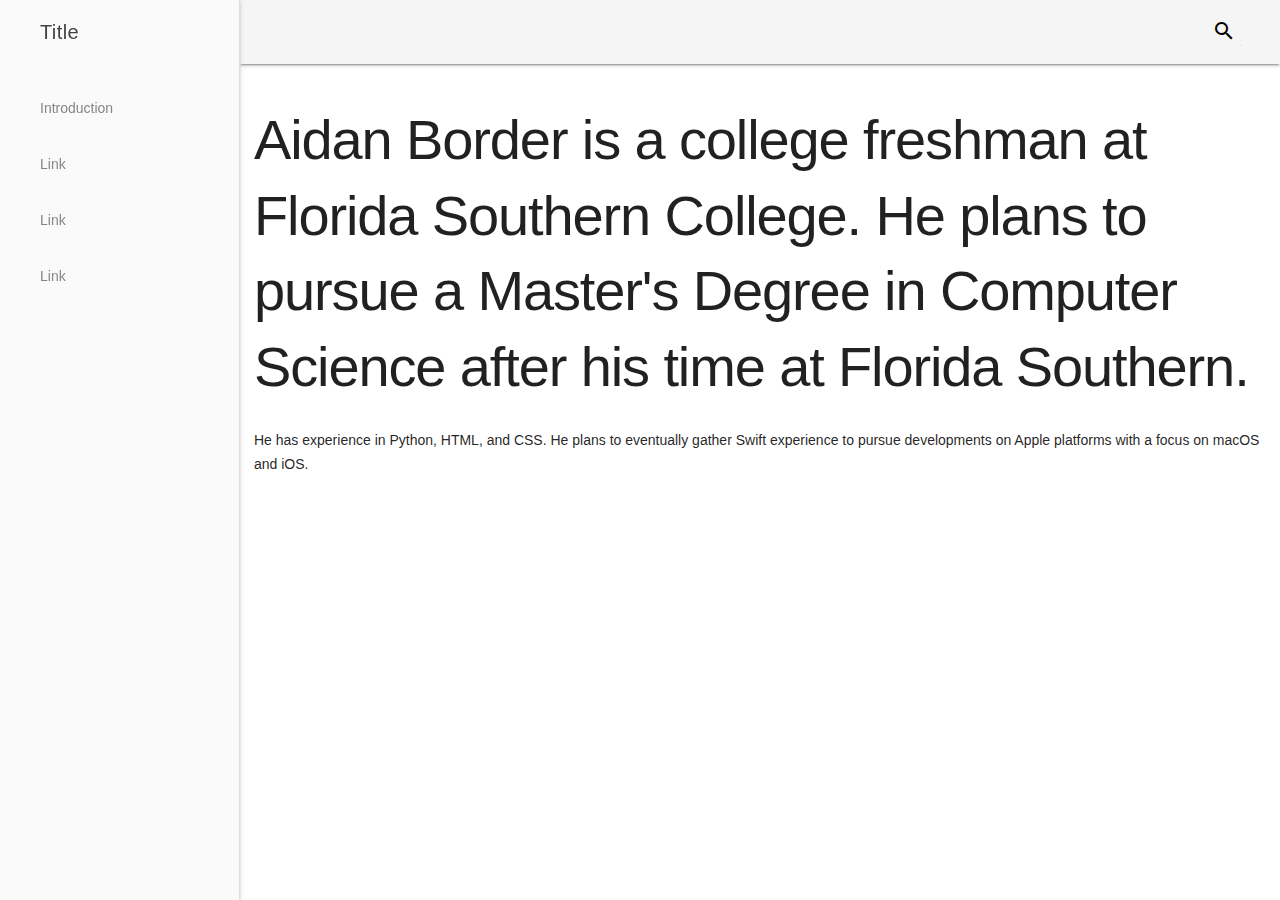
==== index.html @ 7d26a0d3 "Finalizing (ish) layout and adding content" ====
<!DOCTYPE html>
<head>
  <meta charset="UTF-8" />
  <title>Aidan Border</title>
  <meta name="viewport" content="width=device-width, initial-scale=1.0">
  <meta name="description" content="Basic HTML Template.">
  <link rel="stylesheet" href="./Resources/material.css">
  <link rel="stylesheet" href="https://fonts.googleapis.com/icon?family=Material+Icons">
</head>
<body>
<div class="mdl-layout mdl-js-layout mdl-layout--fixed-drawer mdl-layout--fixed-header">
  <header class="mdl-layout__header">
    <div class="mdl-layout__header-row">
      <div class="mdl-layout-spacer"></div>
        <div class="mdl-textfield mdl-js-textfield mdl-textfield--expandable mdl-textfield--floating-label mdl-textfield--align-right">
          <label class="mdl-button mdl-js-button mdl-button--icon" for="fixed-header-drawer-exp">
            <i class="material-icons">search</i>
          </label>
          <div class="mdl-textfield__expandable-holder">
            <input class="mdl-textfield__input" type="text" name="sample" id="fixed-header-drawer-exp">
          </div>
        </div>
    </div>
  </header>
  <div class="mdl-layout__drawer">
    <span class="mdl-layout-title">Title</span>
    <nav class="mdl-navigation">
      <a class="mdl-navigation__link" href="#intro">Introduction</a>
      <a class="mdl-navigation__link" href="">Link</a>
      <a class="mdl-navigation__link" href="">Link</a>
      <a class="mdl-navigation__link" href="">Link</a>
    </nav>
  </div>
  <main class="mdl-layout__content">
    <div class="page-content">
      <h1 id="intro">Aidan Border is a college freshman at Florida Southern College. He plans to pursue a Master's Degree in Computer Science after his time at Florida Southern.</h1>
      <p id="experience">He has experience in Python, HTML, and CSS. He plans to eventually gather Swift experience to pursue developments on Apple platforms with a focus on macOS and iOS.</p>
    </div>
  </main>
</div>
</body>
<script src="./Resources/material.min.js"></script>
</html>
---- Resources/material.css ----
/**
 * material-design-lite - Material Design Components in CSS, JS and HTML
 * @version v1.3.0
 * @license Apache-2.0
 * @copyright 2015 Google, Inc.
 * @link https://github.com/google/material-design-lite
 */
@charset "UTF-8";
/**
 * Copyright 2015 Google Inc. All Rights Reserved.
 *
 * Licensed under the Apache License, Version 2.0 (the "License");
 * you may not use this file except in compliance with the License.
 * You may obtain a copy of the License at
 *
 *      http://www.apache.org/licenses/LICENSE-2.0
 *
 * Unless required by applicable law or agreed to in writing, software
 * distributed under the License is distributed on an "AS IS" BASIS,
 * WITHOUT WARRANTIES OR CONDITIONS OF ANY KIND, either express or implied.
 * See the License for the specific language governing permissions and
 * limitations under the License.
 */
/* Material Design Lite */
/**
 * Copyright 2015 Google Inc. All Rights Reserved.
 *
 * Licensed under the Apache License, Version 2.0 (the "License");
 * you may not use this file except in compliance with the License.
 * You may obtain a copy of the License at
 *
 *      http://www.apache.org/licenses/LICENSE-2.0
 *
 * Unless required by applicable law or agreed to in writing, software
 * distributed under the License is distributed on an "AS IS" BASIS,
 * WITHOUT WARRANTIES OR CONDITIONS OF ANY KIND, either express or implied.
 * See the License for the specific language governing permissions and
 * limitations under the License.
 */
/*------------------------------------*    $CONTENTS
\*------------------------------------*/
/**
 * STYLE GUIDE VARIABLES------------------Declarations of Sass variables
 * -----Typography
 * -----Colors
 * -----Textfield
 * -----Switch
 * -----Spinner
 * -----Radio
 * -----Menu
 * -----List
 * -----Layout
 * -----Icon toggles
 * -----Footer
 * -----Column
 * -----Checkbox
 * -----Card
 * -----Button
 * -----Animation
 * -----Progress
 * -----Badge
 * -----Shadows
 * -----Grid
 * -----Data table
 * -----Dialog
 * -----Snackbar
 * -----Tooltip
 * -----Chip
 *
 * Even though all variables have the `!default` directive, most of them
 * should not be changed as they are dependent one another. This can cause
 * visual distortions (like alignment issues) that are hard to track down
 * and fix.
 */
/* ==========  TYPOGRAPHY  ========== */
/* We're splitting fonts into "preferred" and "performance" in order to optimize
   page loading. For important text, such as the body, we want it to load
   immediately and not wait for the web font load, whereas for other sections,
   such as headers and titles, we're OK with things taking a bit longer to load.
   We do have some optional classes and parameters in the mixins, in case you
   definitely want to make sure you're using the preferred font and don't mind
   the performance hit.
   We should be able to improve on this once CSS Font Loading L3 becomes more
   widely available.
*/
/* ==========  COLORS  ========== */
/**
*
* Material design color palettes.
* @see http://www.google.com/design/spec/style/color.html
*
**/
/**
 * Copyright 2015 Google Inc. All Rights Reserved.
 *
 * Licensed under the Apache License, Version 2.0 (the "License");
 * you may not use this file except in compliance with the License.
 * You may obtain a copy of the License at
 *
 *      http://www.apache.org/licenses/LICENSE-2.0
 *
 * Unless required by applicable law or agreed to in writing, software
 * distributed under the License is distributed on an "AS IS" BASIS,
 * WITHOUT WARRANTIES OR CONDITIONS OF ANY KIND, either express or implied.
 * See the License for the specific language governing permissions and
 * limitations under the License.
 */
/* ==========  Color Palettes  ========== */
/* colors.scss */
/**
 * Copyright 2015 Google Inc. All Rights Reserved.
 *
 * Licensed under the Apache License, Version 2.0 (the "License");
 * you may not use this file except in compliance with the License.
 * You may obtain a copy of the License at
 *
 *      http://www.apache.org/licenses/LICENSE-2.0
 *
 * Unless required by applicable law or agreed to in writing, software
 * distributed under the License is distributed on an "AS IS" BASIS,
 * WITHOUT WARRANTIES OR CONDITIONS OF ANY KIND, either express or implied.
 * See the License for the specific language governing permissions and
 * limitations under the License.
 */
/* ==========  IMAGES  ========== */
/* ==========  Color & Themes  ========== */
/* ==========  Typography  ========== */
/* ==========  Components  ========== */
/* ==========  Standard Buttons  ========== */
/* ==========  Icon Toggles  ========== */
/* ==========  Radio Buttons  ========== */
/* ==========  Ripple effect  ========== */
/* ==========  Layout  ========== */
/* ==========  Content Tabs  ========== */
/* ==========  Checkboxes  ========== */
/* ==========  Switches  ========== */
/* ==========  Spinner  ========== */
/* ==========  Text fields  ========== */
/* ==========  Card  ========== */
/* ==========  Sliders ========== */
/* ========== Progress ========== */
/* ==========  List ========== */
/* ==========  Item ========== */
/* ==========  Dropdown menu ========== */
/* ==========  Tooltips  ========== */
/* ==========  Footer  ========== */
/* TEXTFIELD */
/* SWITCH */
/* SPINNER */
/* RADIO */
/* MENU */
/* LIST */
/* LAYOUT */
/* ICON TOGGLE */
/* FOOTER */
/*mega-footer*/
/*mini-footer*/
/* CHECKBOX */
/* CARD */
/* Card dimensions */
/* Cover image */
/* BUTTON */
/**
 *
 * Dimensions
 *
 */
/* ANIMATION */
/* PROGRESS */
/* BADGE */
/* SHADOWS */
/* GRID */
/* DATA TABLE */
/* DIALOG */
/* SNACKBAR */
/* TOOLTIP */
/* CHIP */
/**
 * Copyright 2015 Google Inc. All Rights Reserved.
 *
 * Licensed under the Apache License, Version 2.0 (the "License");
 * you may not use this file except in compliance with the License.
 * You may obtain a copy of the License at
 *
 *      http://www.apache.org/licenses/LICENSE-2.0
 *
 * Unless required by applicable law or agreed to in writing, software
 * distributed under the License is distributed on an "AS IS" BASIS,
 * WITHOUT WARRANTIES OR CONDITIONS OF ANY KIND, either express or implied.
 * See the License for the specific language governing permissions and
 * limitations under the License.
 */
/* Typography */
/* Shadows */
/* Animations */
/* Dialog */
/**
 * Copyright 2015 Google Inc. All Rights Reserved.
 *
 * Licensed under the Apache License, Version 2.0 (the "License");
 * you may not use this file except in compliance with the License.
 * You may obtain a copy of the License at
 *
 *      http://www.apache.org/licenses/LICENSE-2.0
 *
 * Unless required by applicable law or agreed to in writing, software
 * distributed under the License is distributed on an "AS IS" BASIS,
 * WITHOUT WARRANTIES OR CONDITIONS OF ANY KIND, either express or implied.
 * See the License for the specific language governing permissions and
 * limitations under the License.
 */
/**
 * Copyright 2015 Google Inc. All Rights Reserved.
 *
 * Licensed under the Apache License, Version 2.0 (the "License");
 * you may not use this file except in compliance with the License.
 * You may obtain a copy of the License at
 *
 *      http://www.apache.org/licenses/LICENSE-2.0
 *
 * Unless required by applicable law or agreed to in writing, software
 * distributed under the License is distributed on an "AS IS" BASIS,
 * WITHOUT WARRANTIES OR CONDITIONS OF ANY KIND, either express or implied.
 * See the License for the specific language governing permissions and
 * limitations under the License.
 */
/**
 * Copyright 2015 Google Inc. All Rights Reserved.
 *
 * Licensed under the Apache License, Version 2.0 (the "License");
 * you may not use this file except in compliance with the License.
 * You may obtain a copy of the License at
 *
 *      http://www.apache.org/licenses/LICENSE-2.0
 *
 * Unless required by applicable law or agreed to in writing, software
 * distributed under the License is distributed on an "AS IS" BASIS,
 * WITHOUT WARRANTIES OR CONDITIONS OF ANY KIND, either express or implied.
 * See the License for the specific language governing permissions and
 * limitations under the License.
 */
/*------------------------------------*    $CONTENTS
\*------------------------------------*/
/**
 * STYLE GUIDE VARIABLES------------------Declarations of Sass variables
 * -----Typography
 * -----Colors
 * -----Textfield
 * -----Switch
 * -----Spinner
 * -----Radio
 * -----Menu
 * -----List
 * -----Layout
 * -----Icon toggles
 * -----Footer
 * -----Column
 * -----Checkbox
 * -----Card
 * -----Button
 * -----Animation
 * -----Progress
 * -----Badge
 * -----Shadows
 * -----Grid
 * -----Data table
 * -----Dialog
 * -----Snackbar
 * -----Tooltip
 * -----Chip
 *
 * Even though all variables have the `!default` directive, most of them
 * should not be changed as they are dependent one another. This can cause
 * visual distortions (like alignment issues) that are hard to track down
 * and fix.
 */
/* ==========  TYPOGRAPHY  ========== */
/* We're splitting fonts into "preferred" and "performance" in order to optimize
   page loading. For important text, such as the body, we want it to load
   immediately and not wait for the web font load, whereas for other sections,
   such as headers and titles, we're OK with things taking a bit longer to load.
   We do have some optional classes and parameters in the mixins, in case you
   definitely want to make sure you're using the preferred font and don't mind
   the performance hit.
   We should be able to improve on this once CSS Font Loading L3 becomes more
   widely available.
*/
/* ==========  COLORS  ========== */
/**
*
* Material design color palettes.
* @see http://www.google.com/design/spec/style/color.html
*
**/
/**
 * Copyright 2015 Google Inc. All Rights Reserved.
 *
 * Licensed under the Apache License, Version 2.0 (the "License");
 * you may not use this file except in compliance with the License.
 * You may obtain a copy of the License at
 *
 *      http://www.apache.org/licenses/LICENSE-2.0
 *
 * Unless required by applicable law or agreed to in writing, software
 * distributed under the License is distributed on an "AS IS" BASIS,
 * WITHOUT WARRANTIES OR CONDITIONS OF ANY KIND, either express or implied.
 * See the License for the specific language governing permissions and
 * limitations under the License.
 */
/* ==========  Color Palettes  ========== */
/* colors.scss */
/**
 * Copyright 2015 Google Inc. All Rights Reserved.
 *
 * Licensed under the Apache License, Version 2.0 (the "License");
 * you may not use this file except in compliance with the License.
 * You may obtain a copy of the License at
 *
 *      http://www.apache.org/licenses/LICENSE-2.0
 *
 * Unless required by applicable law or agreed to in writing, software
 * distributed under the License is distributed on an "AS IS" BASIS,
 * WITHOUT WARRANTIES OR CONDITIONS OF ANY KIND, either express or implied.
 * See the License for the specific language governing permissions and
 * limitations under the License.
 */
/* ==========  IMAGES  ========== */
/* ==========  Color & Themes  ========== */
/* ==========  Typography  ========== */
/* ==========  Components  ========== */
/* ==========  Standard Buttons  ========== */
/* ==========  Icon Toggles  ========== */
/* ==========  Radio Buttons  ========== */
/* ==========  Ripple effect  ========== */
/* ==========  Layout  ========== */
/* ==========  Content Tabs  ========== */
/* ==========  Checkboxes  ========== */
/* ==========  Switches  ========== */
/* ==========  Spinner  ========== */
/* ==========  Text fields  ========== */
/* ==========  Card  ========== */
/* ==========  Sliders ========== */
/* ========== Progress ========== */
/* ==========  List ========== */
/* ==========  Item ========== */
/* ==========  Dropdown menu ========== */
/* ==========  Tooltips  ========== */
/* ==========  Footer  ========== */
/* TEXTFIELD */
/* SWITCH */
/* SPINNER */
/* RADIO */
/* MENU */
/* LIST */
/* LAYOUT */
/* ICON TOGGLE */
/* FOOTER */
/*mega-footer*/
/*mini-footer*/
/* CHECKBOX */
/* CARD */
/* Card dimensions */
/* Cover image */
/* BUTTON */
/**
 *
 * Dimensions
 *
 */
/* ANIMATION */
/* PROGRESS */
/* BADGE */
/* SHADOWS */
/* GRID */
/* DATA TABLE */
/* DIALOG */
/* SNACKBAR */
/* TOOLTIP */
/* CHIP */
/*
 * What follows is the result of much research on cross-browser styling.
 * Credit left inline and big thanks to Nicolas Gallagher, Jonathan Neal,
 * Kroc Camen, and the H5BP dev community and team.
 */
/* ==========================================================================
   Base styles: opinionated defaults
   ========================================================================== */
html {
  color: rgba(0,0,0, 0.87);
  font-size: 1em;
  line-height: 1.4; }

/*
 * Remove text-shadow in selection highlight:
 * https://twitter.com/miketaylr/status/12228805301
 *
 * These selection rule sets have to be separate.
 * Customize the background color to match your design.
 */
::-moz-selection {
  background: #b3d4fc;
  text-shadow: none; }
::selection {
  background: #b3d4fc;
  text-shadow: none; }

/*
 * A better looking default horizontal rule
 */
hr {
  display: block;
  height: 1px;
  border: 0;
  border-top: 1px solid #ccc;
  margin: 1em 0;
  padding: 0; }

/*
 * Remove the gap between audio, canvas, iframes,
 * images, videos and the bottom of their containers:
 * https://github.com/h5bp/html5-boilerplate/issues/440
 */
audio,
canvas,
iframe,
img,
svg,
video {
  vertical-align: middle; }

/*
 * Remove default fieldset styles.
 */
fieldset {
  border: 0;
  margin: 0;
  padding: 0; }

/*
 * Allow only vertical resizing of textareas.
 */
textarea {
  resize: vertical; }

/* ==========================================================================
   Browser Upgrade Prompt
   ========================================================================== */
.browserupgrade {
  margin: 0.2em 0;
  background: #ccc;
  color: #000;
  padding: 0.2em 0; }

/* ==========================================================================
   Author's custom styles
   ========================================================================== */
  .mdl-layout__header-row {
    background-color: whitesmoke;
    z-index: 1000;
    color: black;
  }
  .mdl-layout__drawer {
    z-index: 999;
  }
  .material-icons.md-dark { 
    color: rgba(0, 0, 0, 0.54); 
  }
  .material-icons.md-dark.md-inactive {  
    color: rgba(0, 0, 0, 0.26); 
  }
  .mdl-layout__content {
    padding: 1rem;
  }
/* ==========================================================================
   Helper classes
   ========================================================================== */
/*
 * Hide visually and from screen readers:
 */
.hidden {
  display: none !important; }

/*
 * Hide only visually, but have it available for screen readers:
 * http://snook.ca/archives/html_and_css/hiding-content-for-accessibility
 */
.visuallyhidden {
  border: 0;
  clip: rect(0 0 0 0);
  height: 1px;
  margin: -1px;
  overflow: hidden;
  padding: 0;
  position: absolute;
  width: 1px; }

/*
 * Extends the .visuallyhidden class to allow the element
 * to be focusable when navigated to via the keyboard:
 * https://www.drupal.org/node/897638
 */
.visuallyhidden.focusable:active,
.visuallyhidden.focusable:focus {
  clip: auto;
  height: auto;
  margin: 0;
  overflow: visible;
  position: static;
  width: auto; }

/*
 * Hide visually and from screen readers, but maintain layout
 */
.invisible {
  visibility: hidden; }

/*
 * Clearfix: contain floats
 *
 * For modern browsers
 * 1. The space content is one way to avoid an Opera bug when the
 *    `contenteditable` attribute is included anywhere else in the document.
 *    Otherwise it causes space to appear at the top and bottom of elements
 *    that receive the `clearfix` class.
 * 2. The use of `table` rather than `block` is only necessary if using
 *    `:before` to contain the top-margins of child elements.
 */
.clearfix:before,
.clearfix:after {
  content: " ";
  /* 1 */
  display: table;
  /* 2 */ }

.clearfix:after {
  clear: both; }

/* ==========================================================================
   EXAMPLE Media Queries for Responsive Design.
   These examples override the primary ('mobile first') styles.
   Modify as content requires.
   ========================================================================== */
@media only screen and (min-width: 35em) {
  /* Style adjustments for viewports that meet the condition */ }

@media print, (-webkit-min-device-pixel-ratio: 1.25), (min-resolution: 1.25dppx), (min-resolution: 120dpi) {
  /* Style adjustments for high resolution devices */ }

/* ==========================================================================
   Print styles.
   Inlined to avoid the additional HTTP request:
   http://www.phpied.com/delay-loading-your-print-css/
   ========================================================================== */
@media print {
  *,
  *:before,
  *:after,
  *:first-letter {
    background: transparent !important;
    color: #000 !important;
    /* Black prints faster: http://www.sanbeiji.com/archives/953 */
    box-shadow: none !important; }
  a,
  a:visited {
    text-decoration: underline; }
  a[href]:after {
    content: " (" attr(href) ")"; }
  abbr[title]:after {
    content: " (" attr(title) ")"; }
  /*
     * Don't show links that are fragment identifiers,
     * or use the `javascript:` pseudo protocol
     */
  a[href^="#"]:after,
  a[href^="javascript:"]:after {
    content: ""; }
  pre,
  blockquote {
    border: 1px solid #999;
    page-break-inside: avoid; }
  /*
     * Printing Tables:
     * http://css-discuss.incutio.com/wiki/Printing_Tables
     */
  thead {
    display: table-header-group; }
  tr,
  img {
    page-break-inside: avoid; }
  img {
    max-width: 100% !important; }
  p,
  h2,
  h3 {
    orphans: 3;
    widows: 3; }
  h2,
  h3 {
    page-break-after: avoid; } }

/**
 * Copyright 2015 Google Inc. All Rights Reserved.
 *
 * Licensed under the Apache License, Version 2.0 (the "License");
 * you may not use this file except in compliance with the License.
 * You may obtain a copy of the License at
 *
 *      http://www.apache.org/licenses/LICENSE-2.0
 *
 * Unless required by applicable law or agreed to in writing, software
 * distributed under the License is distributed on an "AS IS" BASIS,
 * WITHOUT WARRANTIES OR CONDITIONS OF ANY KIND, either express or implied.
 * See the License for the specific language governing permissions and
 * limitations under the License.
 */
/* Remove the unwanted box around FAB buttons */
/* More info: http://goo.gl/IPwKi */
a, .mdl-accordion, .mdl-button, .mdl-card, .mdl-checkbox, .mdl-dropdown-menu,
.mdl-icon-toggle, .mdl-item, .mdl-radio, .mdl-slider, .mdl-switch, .mdl-tabs__tab {
  -webkit-tap-highlight-color: transparent;
  -webkit-tap-highlight-color: rgba(255, 255, 255, 0); }

/*
 * Make html take up the entire screen
 * Then set touch-action to avoid touch delay on mobile IE
 */
html {
  width: 100%;
  height: 100%;
  -ms-touch-action: manipulation;
  touch-action: manipulation; }

/*
* Make body take up the entire screen
* Remove body margin so layout containers don't cause extra overflow.
*/
body {
  width: 100%;
  min-height: 100%;
  margin: 0; }

/*
 * Main display reset for IE support.
 * Source: http://weblog.west-wind.com/posts/2015/Jan/12/main-HTML5-Tag-not-working-in-Internet-Explorer-91011
 */
main {
  display: block; }

/*
* Apply no display to elements with the hidden attribute.
* IE 9 and 10 support.
*/
*[hidden] {
  display: none !important; }

/**
 * Copyright 2015 Google Inc. All Rights Reserved.
 *
 * Licensed under the Apache License, Version 2.0 (the "License");
 * you may not use this file except in compliance with the License.
 * You may obtain a copy of the License at
 *
 *      http://www.apache.org/licenses/LICENSE-2.0
 *
 * Unless required by applicable law or agreed to in writing, software
 * distributed under the License is distributed on an "AS IS" BASIS,
 * WITHOUT WARRANTIES OR CONDITIONS OF ANY KIND, either express or implied.
 * See the License for the specific language governing permissions and
 * limitations under the License.
 */
/**
 * Copyright 2015 Google Inc. All Rights Reserved.
 *
 * Licensed under the Apache License, Version 2.0 (the "License");
 * you may not use this file except in compliance with the License.
 * You may obtain a copy of the License at
 *
 *      http://www.apache.org/licenses/LICENSE-2.0
 *
 * Unless required by applicable law or agreed to in writing, software
 * distributed under the License is distributed on an "AS IS" BASIS,
 * WITHOUT WARRANTIES OR CONDITIONS OF ANY KIND, either express or implied.
 * See the License for the specific language governing permissions and
 * limitations under the License.
 */
/*------------------------------------*    $CONTENTS
\*------------------------------------*/
/**
 * STYLE GUIDE VARIABLES------------------Declarations of Sass variables
 * -----Typography
 * -----Colors
 * -----Textfield
 * -----Switch
 * -----Spinner
 * -----Radio
 * -----Menu
 * -----List
 * -----Layout
 * -----Icon toggles
 * -----Footer
 * -----Column
 * -----Checkbox
 * -----Card
 * -----Button
 * -----Animation
 * -----Progress
 * -----Badge
 * -----Shadows
 * -----Grid
 * -----Data table
 * -----Dialog
 * -----Snackbar
 * -----Tooltip
 * -----Chip
 *
 * Even though all variables have the `!default` directive, most of them
 * should not be changed as they are dependent one another. This can cause
 * visual distortions (like alignment issues) that are hard to track down
 * and fix.
 */
/* ==========  TYPOGRAPHY  ========== */
/* We're splitting fonts into "preferred" and "performance" in order to optimize
   page loading. For important text, such as the body, we want it to load
   immediately and not wait for the web font load, whereas for other sections,
   such as headers and titles, we're OK with things taking a bit longer to load.
   We do have some optional classes and parameters in the mixins, in case you
   definitely want to make sure you're using the preferred font and don't mind
   the performance hit.
   We should be able to improve on this once CSS Font Loading L3 becomes more
   widely available.
*/
/* ==========  COLORS  ========== */
/**
*
* Material design color palettes.
* @see http://www.google.com/design/spec/style/color.html
*
**/
/**
 * Copyright 2015 Google Inc. All Rights Reserved.
 *
 * Licensed under the Apache License, Version 2.0 (the "License");
 * you may not use this file except in compliance with the License.
 * You may obtain a copy of the License at
 *
 *      http://www.apache.org/licenses/LICENSE-2.0
 *
 * Unless required by applicable law or agreed to in writing, software
 * distributed under the License is distributed on an "AS IS" BASIS,
 * WITHOUT WARRANTIES OR CONDITIONS OF ANY KIND, either express or implied.
 * See the License for the specific language governing permissions and
 * limitations under the License.
 */
/* ==========  Color Palettes  ========== */
/* colors.scss */
/**
 * Copyright 2015 Google Inc. All Rights Reserved.
 *
 * Licensed under the Apache License, Version 2.0 (the "License");
 * you may not use this file except in compliance with the License.
 * You may obtain a copy of the License at
 *
 *      http://www.apache.org/licenses/LICENSE-2.0
 *
 * Unless required by applicable law or agreed to in writing, software
 * distributed under the License is distributed on an "AS IS" BASIS,
 * WITHOUT WARRANTIES OR CONDITIONS OF ANY KIND, either express or implied.
 * See the License for the specific language governing permissions and
 * limitations under the License.
 */
/* ==========  IMAGES  ========== */
/* ==========  Color & Themes  ========== */
/* ==========  Typography  ========== */
/* ==========  Components  ========== */
/* ==========  Standard Buttons  ========== */
/* ==========  Icon Toggles  ========== */
/* ==========  Radio Buttons  ========== */
/* ==========  Ripple effect  ========== */
/* ==========  Layout  ========== */
/* ==========  Content Tabs  ========== */
/* ==========  Checkboxes  ========== */
/* ==========  Switches  ========== */
/* ==========  Spinner  ========== */
/* ==========  Text fields  ========== */
/* ==========  Card  ========== */
/* ==========  Sliders ========== */
/* ========== Progress ========== */
/* ==========  List ========== */
/* ==========  Item ========== */
/* ==========  Dropdown menu ========== */
/* ==========  Tooltips  ========== */
/* ==========  Footer  ========== */
/* TEXTFIELD */
/* SWITCH */
/* SPINNER */
/* RADIO */
/* MENU */
/* LIST */
/* LAYOUT */
/* ICON TOGGLE */
/* FOOTER */
/*mega-footer*/
/*mini-footer*/
/* CHECKBOX */
/* CARD */
/* Card dimensions */
/* Cover image */
/* BUTTON */
/**
 *
 * Dimensions
 *
 */
/* ANIMATION */
/* PROGRESS */
/* BADGE */
/* SHADOWS */
/* GRID */
/* DATA TABLE */
/* DIALOG */
/* SNACKBAR */
/* TOOLTIP */
/* CHIP */
/**
 * Copyright 2015 Google Inc. All Rights Reserved.
 *
 * Licensed under the Apache License, Version 2.0 (the "License");
 * you may not use this file except in compliance with the License.
 * You may obtain a copy of the License at
 *
 *      http://www.apache.org/licenses/LICENSE-2.0
 *
 * Unless required by applicable law or agreed to in writing, software
 * distributed under the License is distributed on an "AS IS" BASIS,
 * WITHOUT WARRANTIES OR CONDITIONS OF ANY KIND, either express or implied.
 * See the License for the specific language governing permissions and
 * limitations under the License.
 */
/* Typography */
/* Shadows */
/* Animations */
/* Dialog */
html, body {
  font-family: "Helvetica", "Arial", sans-serif;
  font-size: 14px;
  font-weight: 400;
  line-height: 20px; }

h1, h2, h3, h4, h5, h6, p {
  margin: 0;
  padding: 0; }

/**
  * Styles for HTML elements
  */
h1 small, h2 small, h3 small, h4 small, h5 small, h6 small {
  font-family: "Roboto", "Helvetica", "Arial", sans-serif;
  font-size: 56px;
  font-weight: 400;
  line-height: 1.35;
  letter-spacing: -0.02em;
  opacity: 0.54;
  font-size: 0.6em; }

h1 {
  font-family: "Roboto", "Helvetica", "Arial", sans-serif;
  font-size: 56px;
  font-weight: 400;
  line-height: 1.35;
  letter-spacing: -0.02em;
  margin-top: 24px;
  margin-bottom: 24px; }

h2 {
  font-family: "Roboto", "Helvetica", "Arial", sans-serif;
  font-size: 45px;
  font-weight: 400;
  line-height: 48px;
  margin-top: 24px;
  margin-bottom: 24px; }

h3 {
  font-family: "Roboto", "Helvetica", "Arial", sans-serif;
  font-size: 34px;
  font-weight: 400;
  line-height: 40px;
  margin-top: 24px;
  margin-bottom: 24px; }

h4 {
  font-family: "Roboto", "Helvetica", "Arial", sans-serif;
  font-size: 24px;
  font-weight: 400;
  line-height: 32px;
  -moz-osx-font-smoothing: grayscale;
  margin-top: 24px;
  margin-bottom: 16px; }

h5 {
  font-family: "Roboto", "Helvetica", "Arial", sans-serif;
  font-size: 20px;
  font-weight: 500;
  line-height: 1;
  letter-spacing: 0.02em;
  margin-top: 24px;
  margin-bottom: 16px; }

h6 {
  font-family: "Roboto", "Helvetica", "Arial", sans-serif;
  font-size: 16px;
  font-weight: 400;
  line-height: 24px;
  letter-spacing: 0.04em;
  margin-top: 24px;
  margin-bottom: 16px; }

p {
  font-size: 14px;
  font-weight: 400;
  line-height: 24px;
  letter-spacing: 0;
  margin-bottom: 16px; }

a {
  color: rgb(255,64,129);
  font-weight: 500; }

blockquote {
  font-family: "Roboto", "Helvetica", "Arial", sans-serif;
  position: relative;
  font-size: 24px;
  font-weight: 300;
  font-style: italic;
  line-height: 1.35;
  letter-spacing: 0.08em; }
  blockquote:before {
    position: absolute;
    left: -0.5em;
    content: '“'; }
  blockquote:after {
    content: '”';
    margin-left: -0.05em; }

mark {
  background-color: #f4ff81; }

dt {
  font-weight: 700; }

address {
  font-size: 12px;
  font-weight: 400;
  line-height: 1;
  letter-spacing: 0;
  font-style: normal; }

ul, ol {
  font-size: 14px;
  font-weight: 400;
  line-height: 24px;
  letter-spacing: 0; }

/**
 * Class Name Styles
 */
.mdl-typography--display-4 {
  font-family: "Roboto", "Helvetica", "Arial", sans-serif;
  font-size: 112px;
  font-weight: 300;
  line-height: 1;
  letter-spacing: -0.04em; }

.mdl-typography--display-4-color-contrast {
  font-family: "Roboto", "Helvetica", "Arial", sans-serif;
  font-size: 112px;
  font-weight: 300;
  line-height: 1;
  letter-spacing: -0.04em;
  opacity: 0.54; }

.mdl-typography--display-3 {
  font-family: "Roboto", "Helvetica", "Arial", sans-serif;
  font-size: 56px;
  font-weight: 400;
  line-height: 1.35;
  letter-spacing: -0.02em; }

.mdl-typography--display-3-color-contrast {
  font-family: "Roboto", "Helvetica", "Arial", sans-serif;
  font-size: 56px;
  font-weight: 400;
  line-height: 1.35;
  letter-spacing: -0.02em;
  opacity: 0.54; }

.mdl-typography--display-2 {
  font-family: "Roboto", "Helvetica", "Arial", sans-serif;
  font-size: 45px;
  font-weight: 400;
  line-height: 48px; }

.mdl-typography--display-2-color-contrast {
  font-family: "Roboto", "Helvetica", "Arial", sans-serif;
  font-size: 45px;
  font-weight: 400;
  line-height: 48px;
  opacity: 0.54; }

.mdl-typography--display-1 {
  font-family: "Roboto", "Helvetica", "Arial", sans-serif;
  font-size: 34px;
  font-weight: 400;
  line-height: 40px; }

.mdl-typography--display-1-color-contrast {
  font-family: "Roboto", "Helvetica", "Arial", sans-serif;
  font-size: 34px;
  font-weight: 400;
  line-height: 40px;
  opacity: 0.54; }

.mdl-typography--headline {
  font-family: "Roboto", "Helvetica", "Arial", sans-serif;
  font-size: 24px;
  font-weight: 400;
  line-height: 32px;
  -moz-osx-font-smoothing: grayscale; }

.mdl-typography--headline-color-contrast {
  font-family: "Roboto", "Helvetica", "Arial", sans-serif;
  font-size: 24px;
  font-weight: 400;
  line-height: 32px;
  -moz-osx-font-smoothing: grayscale;
  opacity: 0.87; }

.mdl-typography--title {
  font-family: "Roboto", "Helvetica", "Arial", sans-serif;
  font-size: 20px;
  font-weight: 500;
  line-height: 1;
  letter-spacing: 0.02em; }

.mdl-typography--title-color-contrast {
  font-family: "Roboto", "Helvetica", "Arial", sans-serif;
  font-size: 20px;
  font-weight: 500;
  line-height: 1;
  letter-spacing: 0.02em;
  opacity: 0.87; }

.mdl-typography--subhead {
  font-family: "Roboto", "Helvetica", "Arial", sans-serif;
  font-size: 16px;
  font-weight: 400;
  line-height: 24px;
  letter-spacing: 0.04em; }

.mdl-typography--subhead-color-contrast {
  font-family: "Roboto", "Helvetica", "Arial", sans-serif;
  font-size: 16px;
  font-weight: 400;
  line-height: 24px;
  letter-spacing: 0.04em;
  opacity: 0.87; }

.mdl-typography--body-2 {
  font-size: 14px;
  font-weight: bold;
  line-height: 24px;
  letter-spacing: 0; }

.mdl-typography--body-2-color-contrast {
  font-size: 14px;
  font-weight: bold;
  line-height: 24px;
  letter-spacing: 0;
  opacity: 0.87; }

.mdl-typography--body-1 {
  font-size: 14px;
  font-weight: 400;
  line-height: 24px;
  letter-spacing: 0; }

.mdl-typography--body-1-color-contrast {
  font-size: 14px;
  font-weight: 400;
  line-height: 24px;
  letter-spacing: 0;
  opacity: 0.87; }

.mdl-typography--body-2-force-preferred-font {
  font-family: "Roboto", "Helvetica", "Arial", sans-serif;
  font-size: 14px;
  font-weight: 500;
  line-height: 24px;
  letter-spacing: 0; }

.mdl-typography--body-2-force-preferred-font-color-contrast {
  font-family: "Roboto", "Helvetica", "Arial", sans-serif;
  font-size: 14px;
  font-weight: 500;
  line-height: 24px;
  letter-spacing: 0;
  opacity: 0.87; }

.mdl-typography--body-1-force-preferred-font {
  font-family: "Roboto", "Helvetica", "Arial", sans-serif;
  font-size: 14px;
  font-weight: 400;
  line-height: 24px;
  letter-spacing: 0; }

.mdl-typography--body-1-force-preferred-font-color-contrast {
  font-family: "Roboto", "Helvetica", "Arial", sans-serif;
  font-size: 14px;
  font-weight: 400;
  line-height: 24px;
  letter-spacing: 0;
  opacity: 0.87; }

.mdl-typography--caption {
  font-size: 12px;
  font-weight: 400;
  line-height: 1;
  letter-spacing: 0; }

.mdl-typography--caption-force-preferred-font {
  font-family: "Roboto", "Helvetica", "Arial", sans-serif;
  font-size: 12px;
  font-weight: 400;
  line-height: 1;
  letter-spacing: 0; }

.mdl-typography--caption-color-contrast {
  font-size: 12px;
  font-weight: 400;
  line-height: 1;
  letter-spacing: 0;
  opacity: 0.54; }

.mdl-typography--caption-force-preferred-font-color-contrast {
  font-family: "Roboto", "Helvetica", "Arial", sans-serif;
  font-size: 12px;
  font-weight: 400;
  line-height: 1;
  letter-spacing: 0;
  opacity: 0.54; }

.mdl-typography--menu {
  font-family: "Roboto", "Helvetica", "Arial", sans-serif;
  font-size: 14px;
  font-weight: 500;
  line-height: 1;
  letter-spacing: 0; }

.mdl-typography--menu-color-contrast {
  font-family: "Roboto", "Helvetica", "Arial", sans-serif;
  font-size: 14px;
  font-weight: 500;
  line-height: 1;
  letter-spacing: 0;
  opacity: 0.87; }

.mdl-typography--button {
  font-family: "Roboto", "Helvetica", "Arial", sans-serif;
  font-size: 14px;
  font-weight: 500;
  text-transform: uppercase;
  line-height: 1;
  letter-spacing: 0; }

.mdl-typography--button-color-contrast {
  font-family: "Roboto", "Helvetica", "Arial", sans-serif;
  font-size: 14px;
  font-weight: 500;
  text-transform: uppercase;
  line-height: 1;
  letter-spacing: 0;
  opacity: 0.87; }

.mdl-typography--text-left {
  text-align: left; }

.mdl-typography--text-right {
  text-align: right; }

.mdl-typography--text-center {
  text-align: center; }

.mdl-typography--text-justify {
  text-align: justify; }

.mdl-typography--text-nowrap {
  white-space: nowrap; }

.mdl-typography--text-lowercase {
  text-transform: lowercase; }

.mdl-typography--text-uppercase {
  text-transform: uppercase; }

.mdl-typography--text-capitalize {
  text-transform: capitalize; }

.mdl-typography--font-thin {
  font-weight: 200 !important; }

.mdl-typography--font-light {
  font-weight: 300 !important; }

.mdl-typography--font-regular {
  font-weight: 400 !important; }

.mdl-typography--font-medium {
  font-weight: 500 !important; }

.mdl-typography--font-bold {
  font-weight: 700 !important; }

.mdl-typography--font-black {
  font-weight: 900 !important; }

.material-icons {
  font-family: 'Material Icons';
  font-weight: normal;
  font-style: normal;
  font-size: 24px;
  line-height: 1;
  letter-spacing: normal;
  text-transform: none;
  display: inline-block;
  word-wrap: normal;
  -moz-font-feature-settings: 'liga';
       font-feature-settings: 'liga';
  -webkit-font-feature-settings: 'liga';
  -webkit-font-smoothing: antialiased; }

/**
 * Copyright 2015 Google Inc. All Rights Reserved.
 *
 * Licensed under the Apache License, Version 2.0 (the "License");
 * you may not use this file except in compliance with the License.
 * You may obtain a copy of the License at
 *
 *      http://www.apache.org/licenses/LICENSE-2.0
 *
 * Unless required by applicable law or agreed to in writing, software
 * distributed under the License is distributed on an "AS IS" BASIS,
 * WITHOUT WARRANTIES OR CONDITIONS OF ANY KIND, either express or implied.
 * See the License for the specific language governing permissions and
 * limitations under the License.
 */
/**
 * Copyright 2015 Google Inc. All Rights Reserved.
 *
 * Licensed under the Apache License, Version 2.0 (the "License");
 * you may not use this file except in compliance with the License.
 * You may obtain a copy of the License at
 *
 *      http://www.apache.org/licenses/LICENSE-2.0
 *
 * Unless required by applicable law or agreed to in writing, software
 * distributed under the License is distributed on an "AS IS" BASIS,
 * WITHOUT WARRANTIES OR CONDITIONS OF ANY KIND, either express or implied.
 * See the License for the specific language governing permissions and
 * limitations under the License.
 */
/*------------------------------------*    $CONTENTS
\*------------------------------------*/
/**
 * STYLE GUIDE VARIABLES------------------Declarations of Sass variables
 * -----Typography
 * -----Colors
 * -----Textfield
 * -----Switch
 * -----Spinner
 * -----Radio
 * -----Menu
 * -----List
 * -----Layout
 * -----Icon toggles
 * -----Footer
 * -----Column
 * -----Checkbox
 * -----Card
 * -----Button
 * -----Animation
 * -----Progress
 * -----Badge
 * -----Shadows
 * -----Grid
 * -----Data table
 * -----Dialog
 * -----Snackbar
 * -----Tooltip
 * -----Chip
 *
 * Even though all variables have the `!default` directive, most of them
 * should not be changed as they are dependent one another. This can cause
 * visual distortions (like alignment issues) that are hard to track down
 * and fix.
 */
/* ==========  TYPOGRAPHY  ========== */
/* We're splitting fonts into "preferred" and "performance" in order to optimize
   page loading. For important text, such as the body, we want it to load
   immediately and not wait for the web font load, whereas for other sections,
   such as headers and titles, we're OK with things taking a bit longer to load.
   We do have some optional classes and parameters in the mixins, in case you
   definitely want to make sure you're using the preferred font and don't mind
   the performance hit.
   We should be able to improve on this once CSS Font Loading L3 becomes more
   widely available.
*/
/* ==========  COLORS  ========== */
/**
*
* Material design color palettes.
* @see http://www.google.com/design/spec/style/color.html
*
**/
/**
 * Copyright 2015 Google Inc. All Rights Reserved.
 *
 * Licensed under the Apache License, Version 2.0 (the "License");
 * you may not use this file except in compliance with the License.
 * You may obtain a copy of the License at
 *
 *      http://www.apache.org/licenses/LICENSE-2.0
 *
 * Unless required by applicable law or agreed to in writing, software
 * distributed under the License is distributed on an "AS IS" BASIS,
 * WITHOUT WARRANTIES OR CONDITIONS OF ANY KIND, either express or implied.
 * See the License for the specific language governing permissions and
 * limitations under the License.
 */
/* ==========  Color Palettes  ========== */
/* colors.scss */
/**
 * Copyright 2015 Google Inc. All Rights Reserved.
 *
 * Licensed under the Apache License, Version 2.0 (the "License");
 * you may not use this file except in compliance with the License.
 * You may obtain a copy of the License at
 *
 *      http://www.apache.org/licenses/LICENSE-2.0
 *
 * Unless required by applicable law or agreed to in writing, software
 * distributed under the License is distributed on an "AS IS" BASIS,
 * WITHOUT WARRANTIES OR CONDITIONS OF ANY KIND, either express or implied.
 * See the License for the specific language governing permissions and
 * limitations under the License.
 */
/* ==========  IMAGES  ========== */
/* ==========  Color & Themes  ========== */
/* ==========  Typography  ========== */
/* ==========  Components  ========== */
/* ==========  Standard Buttons  ========== */
/* ==========  Icon Toggles  ========== */
/* ==========  Radio Buttons  ========== */
/* ==========  Ripple effect  ========== */
/* ==========  Layout  ========== */
/* ==========  Content Tabs  ========== */
/* ==========  Checkboxes  ========== */
/* ==========  Switches  ========== */
/* ==========  Spinner  ========== */
/* ==========  Text fields  ========== */
/* ==========  Card  ========== */
/* ==========  Sliders ========== */
/* ========== Progress ========== */
/* ==========  List ========== */
/* ==========  Item ========== */
/* ==========  Dropdown menu ========== */
/* ==========  Tooltips  ========== */
/* ==========  Footer  ========== */
/* TEXTFIELD */
/* SWITCH */
/* SPINNER */
/* RADIO */
/* MENU */
/* LIST */
/* LAYOUT */
/* ICON TOGGLE */
/* FOOTER */
/*mega-footer*/
/*mini-footer*/
/* CHECKBOX */
/* CARD */
/* Card dimensions */
/* Cover image */
/* BUTTON */
/**
 *
 * Dimensions
 *
 */
/* ANIMATION */
/* PROGRESS */
/* BADGE */
/* SHADOWS */
/* GRID */
/* DATA TABLE */
/* DIALOG */
/* SNACKBAR */
/* TOOLTIP */
/* CHIP */
.mdl-color-text--red {
  color: rgb(244,67,54) !important; }

.mdl-color--red {
  background-color: rgb(244,67,54) !important; }

.mdl-color-text--red-50 {
  color: rgb(255,235,238) !important; }

.mdl-color--red-50 {
  background-color: rgb(255,235,238) !important; }

.mdl-color-text--red-100 {
  color: rgb(255,205,210) !important; }

.mdl-color--red-100 {
  background-color: rgb(255,205,210) !important; }

.mdl-color-text--red-200 {
  color: rgb(239,154,154) !important; }

.mdl-color--red-200 {
  background-color: rgb(239,154,154) !important; }

.mdl-color-text--red-300 {
  color: rgb(229,115,115) !important; }

.mdl-color--red-300 {
  background-color: rgb(229,115,115) !important; }

.mdl-color-text--red-400 {
  color: rgb(239,83,80) !important; }

.mdl-color--red-400 {
  background-color: rgb(239,83,80) !important; }

.mdl-color-text--red-500 {
  color: rgb(244,67,54) !important; }

.mdl-color--red-500 {
  background-color: rgb(244,67,54) !important; }

.mdl-color-text--red-600 {
  color: rgb(229,57,53) !important; }

.mdl-color--red-600 {
  background-color: rgb(229,57,53) !important; }

.mdl-color-text--red-700 {
  color: rgb(211,47,47) !important; }

.mdl-color--red-700 {
  background-color: rgb(211,47,47) !important; }

.mdl-color-text--red-800 {
  color: rgb(198,40,40) !important; }

.mdl-color--red-800 {
  background-color: rgb(198,40,40) !important; }

.mdl-color-text--red-900 {
  color: rgb(183,28,28) !important; }

.mdl-color--red-900 {
  background-color: rgb(183,28,28) !important; }

.mdl-color-text--red-A100 {
  color: rgb(255,138,128) !important; }

.mdl-color--red-A100 {
  background-color: rgb(255,138,128) !important; }

.mdl-color-text--red-A200 {
  color: rgb(255,82,82) !important; }

.mdl-color--red-A200 {
  background-color: rgb(255,82,82) !important; }

.mdl-color-text--red-A400 {
  color: rgb(255,23,68) !important; }

.mdl-color--red-A400 {
  background-color: rgb(255,23,68) !important; }

.mdl-color-text--red-A700 {
  color: rgb(213,0,0) !important; }

.mdl-color--red-A700 {
  background-color: rgb(213,0,0) !important; }

.mdl-color-text--pink {
  color: rgb(233,30,99) !important; }

.mdl-color--pink {
  background-color: rgb(233,30,99) !important; }

.mdl-color-text--pink-50 {
  color: rgb(252,228,236) !important; }

.mdl-color--pink-50 {
  background-color: rgb(252,228,236) !important; }

.mdl-color-text--pink-100 {
  color: rgb(248,187,208) !important; }

.mdl-color--pink-100 {
  background-color: rgb(248,187,208) !important; }

.mdl-color-text--pink-200 {
  color: rgb(244,143,177) !important; }

.mdl-color--pink-200 {
  background-color: rgb(244,143,177) !important; }

.mdl-color-text--pink-300 {
  color: rgb(240,98,146) !important; }

.mdl-color--pink-300 {
  background-color: rgb(240,98,146) !important; }

.mdl-color-text--pink-400 {
  color: rgb(236,64,122) !important; }

.mdl-color--pink-400 {
  background-color: rgb(236,64,122) !important; }

.mdl-color-text--pink-500 {
  color: rgb(233,30,99) !important; }

.mdl-color--pink-500 {
  background-color: rgb(233,30,99) !important; }

.mdl-color-text--pink-600 {
  color: rgb(216,27,96) !important; }

.mdl-color--pink-600 {
  background-color: rgb(216,27,96) !important; }

.mdl-color-text--pink-700 {
  color: rgb(194,24,91) !important; }

.mdl-color--pink-700 {
  background-color: rgb(194,24,91) !important; }

.mdl-color-text--pink-800 {
  color: rgb(173,20,87) !important; }

.mdl-color--pink-800 {
  background-color: rgb(173,20,87) !important; }

.mdl-color-text--pink-900 {
  color: rgb(136,14,79) !important; }

.mdl-color--pink-900 {
  background-color: rgb(136,14,79) !important; }

.mdl-color-text--pink-A100 {
  color: rgb(255,128,171) !important; }

.mdl-color--pink-A100 {
  background-color: rgb(255,128,171) !important; }

.mdl-color-text--pink-A200 {
  color: rgb(255,64,129) !important; }

.mdl-color--pink-A200 {
  background-color: rgb(255,64,129) !important; }

.mdl-color-text--pink-A400 {
  color: rgb(245,0,87) !important; }

.mdl-color--pink-A400 {
  background-color: rgb(245,0,87) !important; }

.mdl-color-text--pink-A700 {
  color: rgb(197,17,98) !important; }

.mdl-color--pink-A700 {
  background-color: rgb(197,17,98) !important; }

.mdl-color-text--purple {
  color: rgb(156,39,176) !important; }

.mdl-color--purple {
  background-color: rgb(156,39,176) !important; }

.mdl-color-text--purple-50 {
  color: rgb(243,229,245) !important; }

.mdl-color--purple-50 {
  background-color: rgb(243,229,245) !important; }

.mdl-color-text--purple-100 {
  color: rgb(225,190,231) !important; }

.mdl-color--purple-100 {
  background-color: rgb(225,190,231) !important; }

.mdl-color-text--purple-200 {
  color: rgb(206,147,216) !important; }

.mdl-color--purple-200 {
  background-color: rgb(206,147,216) !important; }

.mdl-color-text--purple-300 {
  color: rgb(186,104,200) !important; }

.mdl-color--purple-300 {
  background-color: rgb(186,104,200) !important; }

.mdl-color-text--purple-400 {
  color: rgb(171,71,188) !important; }

.mdl-color--purple-400 {
  background-color: rgb(171,71,188) !important; }

.mdl-color-text--purple-500 {
  color: rgb(156,39,176) !important; }

.mdl-color--purple-500 {
  background-color: rgb(156,39,176) !important; }

.mdl-color-text--purple-600 {
  color: rgb(142,36,170) !important; }

.mdl-color--purple-600 {
  background-color: rgb(142,36,170) !important; }

.mdl-color-text--purple-700 {
  color: rgb(123,31,162) !important; }

.mdl-color--purple-700 {
  background-color: rgb(123,31,162) !important; }

.mdl-color-text--purple-800 {
  color: rgb(106,27,154) !important; }

.mdl-color--purple-800 {
  background-color: rgb(106,27,154) !important; }

.mdl-color-text--purple-900 {
  color: rgb(74,20,140) !important; }

.mdl-color--purple-900 {
  background-color: rgb(74,20,140) !important; }

.mdl-color-text--purple-A100 {
  color: rgb(234,128,252) !important; }

.mdl-color--purple-A100 {
  background-color: rgb(234,128,252) !important; }

.mdl-color-text--purple-A200 {
  color: rgb(224,64,251) !important; }

.mdl-color--purple-A200 {
  background-color: rgb(224,64,251) !important; }

.mdl-color-text--purple-A400 {
  color: rgb(213,0,249) !important; }

.mdl-color--purple-A400 {
  background-color: rgb(213,0,249) !important; }

.mdl-color-text--purple-A700 {
  color: rgb(170,0,255) !important; }

.mdl-color--purple-A700 {
  background-color: rgb(170,0,255) !important; }

.mdl-color-text--deep-purple {
  color: rgb(103,58,183) !important; }

.mdl-color--deep-purple {
  background-color: rgb(103,58,183) !important; }

.mdl-color-text--deep-purple-50 {
  color: rgb(237,231,246) !important; }

.mdl-color--deep-purple-50 {
  background-color: rgb(237,231,246) !important; }

.mdl-color-text--deep-purple-100 {
  color: rgb(209,196,233) !important; }

.mdl-color--deep-purple-100 {
  background-color: rgb(209,196,233) !important; }

.mdl-color-text--deep-purple-200 {
  color: rgb(179,157,219) !important; }

.mdl-color--deep-purple-200 {
  background-color: rgb(179,157,219) !important; }

.mdl-color-text--deep-purple-300 {
  color: rgb(149,117,205) !important; }

.mdl-color--deep-purple-300 {
  background-color: rgb(149,117,205) !important; }

.mdl-color-text--deep-purple-400 {
  color: rgb(126,87,194) !important; }

.mdl-color--deep-purple-400 {
  background-color: rgb(126,87,194) !important; }

.mdl-color-text--deep-purple-500 {
  color: rgb(103,58,183) !important; }

.mdl-color--deep-purple-500 {
  background-color: rgb(103,58,183) !important; }

.mdl-color-text--deep-purple-600 {
  color: rgb(94,53,177) !important; }

.mdl-color--deep-purple-600 {
  background-color: rgb(94,53,177) !important; }

.mdl-color-text--deep-purple-700 {
  color: rgb(81,45,168) !important; }

.mdl-color--deep-purple-700 {
  background-color: rgb(81,45,168) !important; }

.mdl-color-text--deep-purple-800 {
  color: rgb(69,39,160) !important; }

.mdl-color--deep-purple-800 {
  background-color: rgb(69,39,160) !important; }

.mdl-color-text--deep-purple-900 {
  color: rgb(49,27,146) !important; }

.mdl-color--deep-purple-900 {
  background-color: rgb(49,27,146) !important; }

.mdl-color-text--deep-purple-A100 {
  color: rgb(179,136,255) !important; }

.mdl-color--deep-purple-A100 {
  background-color: rgb(179,136,255) !important; }

.mdl-color-text--deep-purple-A200 {
  color: rgb(124,77,255) !important; }

.mdl-color--deep-purple-A200 {
  background-color: rgb(124,77,255) !important; }

.mdl-color-text--deep-purple-A400 {
  color: rgb(101,31,255) !important; }

.mdl-color--deep-purple-A400 {
  background-color: rgb(101,31,255) !important; }

.mdl-color-text--deep-purple-A700 {
  color: rgb(98,0,234) !important; }

.mdl-color--deep-purple-A700 {
  background-color: rgb(98,0,234) !important; }

.mdl-color-text--indigo {
  color: rgb(63,81,181) !important; }

.mdl-color--indigo {
  background-color: rgb(63,81,181) !important; }

.mdl-color-text--indigo-50 {
  color: rgb(232,234,246) !important; }

.mdl-color--indigo-50 {
  background-color: rgb(232,234,246) !important; }

.mdl-color-text--indigo-100 {
  color: rgb(197,202,233) !important; }

.mdl-color--indigo-100 {
  background-color: rgb(197,202,233) !important; }

.mdl-color-text--indigo-200 {
  color: rgb(159,168,218) !important; }

.mdl-color--indigo-200 {
  background-color: rgb(159,168,218) !important; }

.mdl-color-text--indigo-300 {
  color: rgb(121,134,203) !important; }

.mdl-color--indigo-300 {
  background-color: rgb(121,134,203) !important; }

.mdl-color-text--indigo-400 {
  color: rgb(92,107,192) !important; }

.mdl-color--indigo-400 {
  background-color: rgb(92,107,192) !important; }

.mdl-color-text--indigo-500 {
  color: rgb(63,81,181) !important; }

.mdl-color--indigo-500 {
  background-color: rgb(63,81,181) !important; }

.mdl-color-text--indigo-600 {
  color: rgb(57,73,171) !important; }

.mdl-color--indigo-600 {
  background-color: rgb(57,73,171) !important; }

.mdl-color-text--indigo-700 {
  color: rgb(48,63,159) !important; }

.mdl-color--indigo-700 {
  background-color: rgb(48,63,159) !important; }

.mdl-color-text--indigo-800 {
  color: rgb(40,53,147) !important; }

.mdl-color--indigo-800 {
  background-color: rgb(40,53,147) !important; }

.mdl-color-text--indigo-900 {
  color: rgb(26,35,126) !important; }

.mdl-color--indigo-900 {
  background-color: rgb(26,35,126) !important; }

.mdl-color-text--indigo-A100 {
  color: rgb(140,158,255) !important; }

.mdl-color--indigo-A100 {
  background-color: rgb(140,158,255) !important; }

.mdl-color-text--indigo-A200 {
  color: rgb(83,109,254) !important; }

.mdl-color--indigo-A200 {
  background-color: rgb(83,109,254) !important; }

.mdl-color-text--indigo-A400 {
  color: rgb(61,90,254) !important; }

.mdl-color--indigo-A400 {
  background-color: rgb(61,90,254) !important; }

.mdl-color-text--indigo-A700 {
  color: rgb(48,79,254) !important; }

.mdl-color--indigo-A700 {
  background-color: rgb(48,79,254) !important; }

.mdl-color-text--blue {
  color: rgb(33,150,243) !important; }

.mdl-color--blue {
  background-color: rgb(33,150,243) !important; }

.mdl-color-text--blue-50 {
  color: rgb(227,242,253) !important; }

.mdl-color--blue-50 {
  background-color: rgb(227,242,253) !important; }

.mdl-color-text--blue-100 {
  color: rgb(187,222,251) !important; }

.mdl-color--blue-100 {
  background-color: rgb(187,222,251) !important; }

.mdl-color-text--blue-200 {
  color: rgb(144,202,249) !important; }

.mdl-color--blue-200 {
  background-color: rgb(144,202,249) !important; }

.mdl-color-text--blue-300 {
  color: rgb(100,181,246) !important; }

.mdl-color--blue-300 {
  background-color: rgb(100,181,246) !important; }

.mdl-color-text--blue-400 {
  color: rgb(66,165,245) !important; }

.mdl-color--blue-400 {
  background-color: rgb(66,165,245) !important; }

.mdl-color-text--blue-500 {
  color: rgb(33,150,243) !important; }

.mdl-color--blue-500 {
  background-color: rgb(33,150,243) !important; }

.mdl-color-text--blue-600 {
  color: rgb(30,136,229) !important; }

.mdl-color--blue-600 {
  background-color: rgb(30,136,229) !important; }

.mdl-color-text--blue-700 {
  color: rgb(25,118,210) !important; }

.mdl-color--blue-700 {
  background-color: rgb(25,118,210) !important; }

.mdl-color-text--blue-800 {
  color: rgb(21,101,192) !important; }

.mdl-color--blue-800 {
  background-color: rgb(21,101,192) !important; }

.mdl-color-text--blue-900 {
  color: rgb(13,71,161) !important; }

.mdl-color--blue-900 {
  background-color: rgb(13,71,161) !important; }

.mdl-color-text--blue-A100 {
  color: rgb(130,177,255) !important; }

.mdl-color--blue-A100 {
  background-color: rgb(130,177,255) !important; }

.mdl-color-text--blue-A200 {
  color: rgb(68,138,255) !important; }

.mdl-color--blue-A200 {
  background-color: rgb(68,138,255) !important; }

.mdl-color-text--blue-A400 {
  color: rgb(41,121,255) !important; }

.mdl-color--blue-A400 {
  background-color: rgb(41,121,255) !important; }

.mdl-color-text--blue-A700 {
  color: rgb(41,98,255) !important; }

.mdl-color--blue-A700 {
  background-color: rgb(41,98,255) !important; }

.mdl-color-text--light-blue {
  color: rgb(3,169,244) !important; }

.mdl-color--light-blue {
  background-color: rgb(3,169,244) !important; }

.mdl-color-text--light-blue-50 {
  color: rgb(225,245,254) !important; }

.mdl-color--light-blue-50 {
  background-color: rgb(225,245,254) !important; }

.mdl-color-text--light-blue-100 {
  color: rgb(179,229,252) !important; }

.mdl-color--light-blue-100 {
  background-color: rgb(179,229,252) !important; }

.mdl-color-text--light-blue-200 {
  color: rgb(129,212,250) !important; }

.mdl-color--light-blue-200 {
  background-color: rgb(129,212,250) !important; }

.mdl-color-text--light-blue-300 {
  color: rgb(79,195,247) !important; }

.mdl-color--light-blue-300 {
  background-color: rgb(79,195,247) !important; }

.mdl-color-text--light-blue-400 {
  color: rgb(41,182,246) !important; }

.mdl-color--light-blue-400 {
  background-color: rgb(41,182,246) !important; }

.mdl-color-text--light-blue-500 {
  color: rgb(3,169,244) !important; }

.mdl-color--light-blue-500 {
  background-color: rgb(3,169,244) !important; }

.mdl-color-text--light-blue-600 {
  color: rgb(3,155,229) !important; }

.mdl-color--light-blue-600 {
  background-color: rgb(3,155,229) !important; }

.mdl-color-text--light-blue-700 {
  color: rgb(2,136,209) !important; }

.mdl-color--light-blue-700 {
  background-color: rgb(2,136,209) !important; }

.mdl-color-text--light-blue-800 {
  color: rgb(2,119,189) !important; }

.mdl-color--light-blue-800 {
  background-color: rgb(2,119,189) !important; }

.mdl-color-text--light-blue-900 {
  color: rgb(1,87,155) !important; }

.mdl-color--light-blue-900 {
  background-color: rgb(1,87,155) !important; }

.mdl-color-text--light-blue-A100 {
  color: rgb(128,216,255) !important; }

.mdl-color--light-blue-A100 {
  background-color: rgb(128,216,255) !important; }

.mdl-color-text--light-blue-A200 {
  color: rgb(64,196,255) !important; }

.mdl-color--light-blue-A200 {
  background-color: rgb(64,196,255) !important; }

.mdl-color-text--light-blue-A400 {
  color: rgb(0,176,255) !important; }

.mdl-color--light-blue-A400 {
  background-color: rgb(0,176,255) !important; }

.mdl-color-text--light-blue-A700 {
  color: rgb(0,145,234) !important; }

.mdl-color--light-blue-A700 {
  background-color: rgb(0,145,234) !important; }

.mdl-color-text--cyan {
  color: rgb(0,188,212) !important; }

.mdl-color--cyan {
  background-color: rgb(0,188,212) !important; }

.mdl-color-text--cyan-50 {
  color: rgb(224,247,250) !important; }

.mdl-color--cyan-50 {
  background-color: rgb(224,247,250) !important; }

.mdl-color-text--cyan-100 {
  color: rgb(178,235,242) !important; }

.mdl-color--cyan-100 {
  background-color: rgb(178,235,242) !important; }

.mdl-color-text--cyan-200 {
  color: rgb(128,222,234) !important; }

.mdl-color--cyan-200 {
  background-color: rgb(128,222,234) !important; }

.mdl-color-text--cyan-300 {
  color: rgb(77,208,225) !important; }

.mdl-color--cyan-300 {
  background-color: rgb(77,208,225) !important; }

.mdl-color-text--cyan-400 {
  color: rgb(38,198,218) !important; }

.mdl-color--cyan-400 {
  background-color: rgb(38,198,218) !important; }

.mdl-color-text--cyan-500 {
  color: rgb(0,188,212) !important; }

.mdl-color--cyan-500 {
  background-color: rgb(0,188,212) !important; }

.mdl-color-text--cyan-600 {
  color: rgb(0,172,193) !important; }

.mdl-color--cyan-600 {
  background-color: rgb(0,172,193) !important; }

.mdl-color-text--cyan-700 {
  color: rgb(0,151,167) !important; }

.mdl-color--cyan-700 {
  background-color: rgb(0,151,167) !important; }

.mdl-color-text--cyan-800 {
  color: rgb(0,131,143) !important; }

.mdl-color--cyan-800 {
  background-color: rgb(0,131,143) !important; }

.mdl-color-text--cyan-900 {
  color: rgb(0,96,100) !important; }

.mdl-color--cyan-900 {
  background-color: rgb(0,96,100) !important; }

.mdl-color-text--cyan-A100 {
  color: rgb(132,255,255) !important; }

.mdl-color--cyan-A100 {
  background-color: rgb(132,255,255) !important; }

.mdl-color-text--cyan-A200 {
  color: rgb(24,255,255) !important; }

.mdl-color--cyan-A200 {
  background-color: rgb(24,255,255) !important; }

.mdl-color-text--cyan-A400 {
  color: rgb(0,229,255) !important; }

.mdl-color--cyan-A400 {
  background-color: rgb(0,229,255) !important; }

.mdl-color-text--cyan-A700 {
  color: rgb(0,184,212) !important; }

.mdl-color--cyan-A700 {
  background-color: rgb(0,184,212) !important; }

.mdl-color-text--teal {
  color: rgb(0,150,136) !important; }

.mdl-color--teal {
  background-color: rgb(0,150,136) !important; }

.mdl-color-text--teal-50 {
  color: rgb(224,242,241) !important; }

.mdl-color--teal-50 {
  background-color: rgb(224,242,241) !important; }

.mdl-color-text--teal-100 {
  color: rgb(178,223,219) !important; }

.mdl-color--teal-100 {
  background-color: rgb(178,223,219) !important; }

.mdl-color-text--teal-200 {
  color: rgb(128,203,196) !important; }

.mdl-color--teal-200 {
  background-color: rgb(128,203,196) !important; }

.mdl-color-text--teal-300 {
  color: rgb(77,182,172) !important; }

.mdl-color--teal-300 {
  background-color: rgb(77,182,172) !important; }

.mdl-color-text--teal-400 {
  color: rgb(38,166,154) !important; }

.mdl-color--teal-400 {
  background-color: rgb(38,166,154) !important; }

.mdl-color-text--teal-500 {
  color: rgb(0,150,136) !important; }

.mdl-color--teal-500 {
  background-color: rgb(0,150,136) !important; }

.mdl-color-text--teal-600 {
  color: rgb(0,137,123) !important; }

.mdl-color--teal-600 {
  background-color: rgb(0,137,123) !important; }

.mdl-color-text--teal-700 {
  color: rgb(0,121,107) !important; }

.mdl-color--teal-700 {
  background-color: rgb(0,121,107) !important; }

.mdl-color-text--teal-800 {
  color: rgb(0,105,92) !important; }

.mdl-color--teal-800 {
  background-color: rgb(0,105,92) !important; }

.mdl-color-text--teal-900 {
  color: rgb(0,77,64) !important; }

.mdl-color--teal-900 {
  background-color: rgb(0,77,64) !important; }

.mdl-color-text--teal-A100 {
  color: rgb(167,255,235) !important; }

.mdl-color--teal-A100 {
  background-color: rgb(167,255,235) !important; }

.mdl-color-text--teal-A200 {
  color: rgb(100,255,218) !important; }

.mdl-color--teal-A200 {
  background-color: rgb(100,255,218) !important; }

.mdl-color-text--teal-A400 {
  color: rgb(29,233,182) !important; }

.mdl-color--teal-A400 {
  background-color: rgb(29,233,182) !important; }

.mdl-color-text--teal-A700 {
  color: rgb(0,191,165) !important; }

.mdl-color--teal-A700 {
  background-color: rgb(0,191,165) !important; }

.mdl-color-text--green {
  color: rgb(76,175,80) !important; }

.mdl-color--green {
  background-color: rgb(76,175,80) !important; }

.mdl-color-text--green-50 {
  color: rgb(232,245,233) !important; }

.mdl-color--green-50 {
  background-color: rgb(232,245,233) !important; }

.mdl-color-text--green-100 {
  color: rgb(200,230,201) !important; }

.mdl-color--green-100 {
  background-color: rgb(200,230,201) !important; }

.mdl-color-text--green-200 {
  color: rgb(165,214,167) !important; }

.mdl-color--green-200 {
  background-color: rgb(165,214,167) !important; }

.mdl-color-text--green-300 {
  color: rgb(129,199,132) !important; }

.mdl-color--green-300 {
  background-color: rgb(129,199,132) !important; }

.mdl-color-text--green-400 {
  color: rgb(102,187,106) !important; }

.mdl-color--green-400 {
  background-color: rgb(102,187,106) !important; }

.mdl-color-text--green-500 {
  color: rgb(76,175,80) !important; }

.mdl-color--green-500 {
  background-color: rgb(76,175,80) !important; }

.mdl-color-text--green-600 {
  color: rgb(67,160,71) !important; }

.mdl-color--green-600 {
  background-color: rgb(67,160,71) !important; }

.mdl-color-text--green-700 {
  color: rgb(56,142,60) !important; }

.mdl-color--green-700 {
  background-color: rgb(56,142,60) !important; }

.mdl-color-text--green-800 {
  color: rgb(46,125,50) !important; }

.mdl-color--green-800 {
  background-color: rgb(46,125,50) !important; }

.mdl-color-text--green-900 {
  color: rgb(27,94,32) !important; }

.mdl-color--green-900 {
  background-color: rgb(27,94,32) !important; }

.mdl-color-text--green-A100 {
  color: rgb(185,246,202) !important; }

.mdl-color--green-A100 {
  background-color: rgb(185,246,202) !important; }

.mdl-color-text--green-A200 {
  color: rgb(105,240,174) !important; }

.mdl-color--green-A200 {
  background-color: rgb(105,240,174) !important; }

.mdl-color-text--green-A400 {
  color: rgb(0,230,118) !important; }

.mdl-color--green-A400 {
  background-color: rgb(0,230,118) !important; }

.mdl-color-text--green-A700 {
  color: rgb(0,200,83) !important; }

.mdl-color--green-A700 {
  background-color: rgb(0,200,83) !important; }

.mdl-color-text--light-green {
  color: rgb(139,195,74) !important; }

.mdl-color--light-green {
  background-color: rgb(139,195,74) !important; }

.mdl-color-text--light-green-50 {
  color: rgb(241,248,233) !important; }

.mdl-color--light-green-50 {
  background-color: rgb(241,248,233) !important; }

.mdl-color-text--light-green-100 {
  color: rgb(220,237,200) !important; }

.mdl-color--light-green-100 {
  background-color: rgb(220,237,200) !important; }

.mdl-color-text--light-green-200 {
  color: rgb(197,225,165) !important; }

.mdl-color--light-green-200 {
  background-color: rgb(197,225,165) !important; }

.mdl-color-text--light-green-300 {
  color: rgb(174,213,129) !important; }

.mdl-color--light-green-300 {
  background-color: rgb(174,213,129) !important; }

.mdl-color-text--light-green-400 {
  color: rgb(156,204,101) !important; }

.mdl-color--light-green-400 {
  background-color: rgb(156,204,101) !important; }

.mdl-color-text--light-green-500 {
  color: rgb(139,195,74) !important; }

.mdl-color--light-green-500 {
  background-color: rgb(139,195,74) !important; }

.mdl-color-text--light-green-600 {
  color: rgb(124,179,66) !important; }

.mdl-color--light-green-600 {
  background-color: rgb(124,179,66) !important; }

.mdl-color-text--light-green-700 {
  color: rgb(104,159,56) !important; }

.mdl-color--light-green-700 {
  background-color: rgb(104,159,56) !important; }

.mdl-color-text--light-green-800 {
  color: rgb(85,139,47) !important; }

.mdl-color--light-green-800 {
  background-color: rgb(85,139,47) !important; }

.mdl-color-text--light-green-900 {
  color: rgb(51,105,30) !important; }

.mdl-color--light-green-900 {
  background-color: rgb(51,105,30) !important; }

.mdl-color-text--light-green-A100 {
  color: rgb(204,255,144) !important; }

.mdl-color--light-green-A100 {
  background-color: rgb(204,255,144) !important; }

.mdl-color-text--light-green-A200 {
  color: rgb(178,255,89) !important; }

.mdl-color--light-green-A200 {
  background-color: rgb(178,255,89) !important; }

.mdl-color-text--light-green-A400 {
  color: rgb(118,255,3) !important; }

.mdl-color--light-green-A400 {
  background-color: rgb(118,255,3) !important; }

.mdl-color-text--light-green-A700 {
  color: rgb(100,221,23) !important; }

.mdl-color--light-green-A700 {
  background-color: rgb(100,221,23) !important; }

.mdl-color-text--lime {
  color: rgb(205,220,57) !important; }

.mdl-color--lime {
  background-color: rgb(205,220,57) !important; }

.mdl-color-text--lime-50 {
  color: rgb(249,251,231) !important; }

.mdl-color--lime-50 {
  background-color: rgb(249,251,231) !important; }

.mdl-color-text--lime-100 {
  color: rgb(240,244,195) !important; }

.mdl-color--lime-100 {
  background-color: rgb(240,244,195) !important; }

.mdl-color-text--lime-200 {
  color: rgb(230,238,156) !important; }

.mdl-color--lime-200 {
  background-color: rgb(230,238,156) !important; }

.mdl-color-text--lime-300 {
  color: rgb(220,231,117) !important; }

.mdl-color--lime-300 {
  background-color: rgb(220,231,117) !important; }

.mdl-color-text--lime-400 {
  color: rgb(212,225,87) !important; }

.mdl-color--lime-400 {
  background-color: rgb(212,225,87) !important; }

.mdl-color-text--lime-500 {
  color: rgb(205,220,57) !important; }

.mdl-color--lime-500 {
  background-color: rgb(205,220,57) !important; }

.mdl-color-text--lime-600 {
  color: rgb(192,202,51) !important; }

.mdl-color--lime-600 {
  background-color: rgb(192,202,51) !important; }

.mdl-color-text--lime-700 {
  color: rgb(175,180,43) !important; }

.mdl-color--lime-700 {
  background-color: rgb(175,180,43) !important; }

.mdl-color-text--lime-800 {
  color: rgb(158,157,36) !important; }

.mdl-color--lime-800 {
  background-color: rgb(158,157,36) !important; }

.mdl-color-text--lime-900 {
  color: rgb(130,119,23) !important; }

.mdl-color--lime-900 {
  background-color: rgb(130,119,23) !important; }

.mdl-color-text--lime-A100 {
  color: rgb(244,255,129) !important; }

.mdl-color--lime-A100 {
  background-color: rgb(244,255,129) !important; }

.mdl-color-text--lime-A200 {
  color: rgb(238,255,65) !important; }

.mdl-color--lime-A200 {
  background-color: rgb(238,255,65) !important; }

.mdl-color-text--lime-A400 {
  color: rgb(198,255,0) !important; }

.mdl-color--lime-A400 {
  background-color: rgb(198,255,0) !important; }

.mdl-color-text--lime-A700 {
  color: rgb(174,234,0) !important; }

.mdl-color--lime-A700 {
  background-color: rgb(174,234,0) !important; }

.mdl-color-text--yellow {
  color: rgb(255,235,59) !important; }

.mdl-color--yellow {
  background-color: rgb(255,235,59) !important; }

.mdl-color-text--yellow-50 {
  color: rgb(255,253,231) !important; }

.mdl-color--yellow-50 {
  background-color: rgb(255,253,231) !important; }

.mdl-color-text--yellow-100 {
  color: rgb(255,249,196) !important; }

.mdl-color--yellow-100 {
  background-color: rgb(255,249,196) !important; }

.mdl-color-text--yellow-200 {
  color: rgb(255,245,157) !important; }

.mdl-color--yellow-200 {
  background-color: rgb(255,245,157) !important; }

.mdl-color-text--yellow-300 {
  color: rgb(255,241,118) !important; }

.mdl-color--yellow-300 {
  background-color: rgb(255,241,118) !important; }

.mdl-color-text--yellow-400 {
  color: rgb(255,238,88) !important; }

.mdl-color--yellow-400 {
  background-color: rgb(255,238,88) !important; }

.mdl-color-text--yellow-500 {
  color: rgb(255,235,59) !important; }

.mdl-color--yellow-500 {
  background-color: rgb(255,235,59) !important; }

.mdl-color-text--yellow-600 {
  color: rgb(253,216,53) !important; }

.mdl-color--yellow-600 {
  background-color: rgb(253,216,53) !important; }

.mdl-color-text--yellow-700 {
  color: rgb(251,192,45) !important; }

.mdl-color--yellow-700 {
  background-color: rgb(251,192,45) !important; }

.mdl-color-text--yellow-800 {
  color: rgb(249,168,37) !important; }

.mdl-color--yellow-800 {
  background-color: rgb(249,168,37) !important; }

.mdl-color-text--yellow-900 {
  color: rgb(245,127,23) !important; }

.mdl-color--yellow-900 {
  background-color: rgb(245,127,23) !important; }

.mdl-color-text--yellow-A100 {
  color: rgb(255,255,141) !important; }

.mdl-color--yellow-A100 {
  background-color: rgb(255,255,141) !important; }

.mdl-color-text--yellow-A200 {
  color: rgb(255,255,0) !important; }

.mdl-color--yellow-A200 {
  background-color: rgb(255,255,0) !important; }

.mdl-color-text--yellow-A400 {
  color: rgb(255,234,0) !important; }

.mdl-color--yellow-A400 {
  background-color: rgb(255,234,0) !important; }

.mdl-color-text--yellow-A700 {
  color: rgb(255,214,0) !important; }

.mdl-color--yellow-A700 {
  background-color: rgb(255,214,0) !important; }

.mdl-color-text--amber {
  color: rgb(255,193,7) !important; }

.mdl-color--amber {
  background-color: rgb(255,193,7) !important; }

.mdl-color-text--amber-50 {
  color: rgb(255,248,225) !important; }

.mdl-color--amber-50 {
  background-color: rgb(255,248,225) !important; }

.mdl-color-text--amber-100 {
  color: rgb(255,236,179) !important; }

.mdl-color--amber-100 {
  background-color: rgb(255,236,179) !important; }

.mdl-color-text--amber-200 {
  color: rgb(255,224,130) !important; }

.mdl-color--amber-200 {
  background-color: rgb(255,224,130) !important; }

.mdl-color-text--amber-300 {
  color: rgb(255,213,79) !important; }

.mdl-color--amber-300 {
  background-color: rgb(255,213,79) !important; }

.mdl-color-text--amber-400 {
  color: rgb(255,202,40) !important; }

.mdl-color--amber-400 {
  background-color: rgb(255,202,40) !important; }

.mdl-color-text--amber-500 {
  color: rgb(255,193,7) !important; }

.mdl-color--amber-500 {
  background-color: rgb(255,193,7) !important; }

.mdl-color-text--amber-600 {
  color: rgb(255,179,0) !important; }

.mdl-color--amber-600 {
  background-color: rgb(255,179,0) !important; }

.mdl-color-text--amber-700 {
  color: rgb(255,160,0) !important; }

.mdl-color--amber-700 {
  background-color: rgb(255,160,0) !important; }

.mdl-color-text--amber-800 {
  color: rgb(255,143,0) !important; }

.mdl-color--amber-800 {
  background-color: rgb(255,143,0) !important; }

.mdl-color-text--amber-900 {
  color: rgb(255,111,0) !important; }

.mdl-color--amber-900 {
  background-color: rgb(255,111,0) !important; }

.mdl-color-text--amber-A100 {
  color: rgb(255,229,127) !important; }

.mdl-color--amber-A100 {
  background-color: rgb(255,229,127) !important; }

.mdl-color-text--amber-A200 {
  color: rgb(255,215,64) !important; }

.mdl-color--amber-A200 {
  background-color: rgb(255,215,64) !important; }

.mdl-color-text--amber-A400 {
  color: rgb(255,196,0) !important; }

.mdl-color--amber-A400 {
  background-color: rgb(255,196,0) !important; }

.mdl-color-text--amber-A700 {
  color: rgb(255,171,0) !important; }

.mdl-color--amber-A700 {
  background-color: rgb(255,171,0) !important; }

.mdl-color-text--orange {
  color: rgb(255,152,0) !important; }

.mdl-color--orange {
  background-color: rgb(255,152,0) !important; }

.mdl-color-text--orange-50 {
  color: rgb(255,243,224) !important; }

.mdl-color--orange-50 {
  background-color: rgb(255,243,224) !important; }

.mdl-color-text--orange-100 {
  color: rgb(255,224,178) !important; }

.mdl-color--orange-100 {
  background-color: rgb(255,224,178) !important; }

.mdl-color-text--orange-200 {
  color: rgb(255,204,128) !important; }

.mdl-color--orange-200 {
  background-color: rgb(255,204,128) !important; }

.mdl-color-text--orange-300 {
  color: rgb(255,183,77) !important; }

.mdl-color--orange-300 {
  background-color: rgb(255,183,77) !important; }

.mdl-color-text--orange-400 {
  color: rgb(255,167,38) !important; }

.mdl-color--orange-400 {
  background-color: rgb(255,167,38) !important; }

.mdl-color-text--orange-500 {
  color: rgb(255,152,0) !important; }

.mdl-color--orange-500 {
  background-color: rgb(255,152,0) !important; }

.mdl-color-text--orange-600 {
  color: rgb(251,140,0) !important; }

.mdl-color--orange-600 {
  background-color: rgb(251,140,0) !important; }

.mdl-color-text--orange-700 {
  color: rgb(245,124,0) !important; }

.mdl-color--orange-700 {
  background-color: rgb(245,124,0) !important; }

.mdl-color-text--orange-800 {
  color: rgb(239,108,0) !important; }

.mdl-color--orange-800 {
  background-color: rgb(239,108,0) !important; }

.mdl-color-text--orange-900 {
  color: rgb(230,81,0) !important; }

.mdl-color--orange-900 {
  background-color: rgb(230,81,0) !important; }

.mdl-color-text--orange-A100 {
  color: rgb(255,209,128) !important; }

.mdl-color--orange-A100 {
  background-color: rgb(255,209,128) !important; }

.mdl-color-text--orange-A200 {
  color: rgb(255,171,64) !important; }

.mdl-color--orange-A200 {
  background-color: rgb(255,171,64) !important; }

.mdl-color-text--orange-A400 {
  color: rgb(255,145,0) !important; }

.mdl-color--orange-A400 {
  background-color: rgb(255,145,0) !important; }

.mdl-color-text--orange-A700 {
  color: rgb(255,109,0) !important; }

.mdl-color--orange-A700 {
  background-color: rgb(255,109,0) !important; }

.mdl-color-text--deep-orange {
  color: rgb(255,87,34) !important; }

.mdl-color--deep-orange {
  background-color: rgb(255,87,34) !important; }

.mdl-color-text--deep-orange-50 {
  color: rgb(251,233,231) !important; }

.mdl-color--deep-orange-50 {
  background-color: rgb(251,233,231) !important; }

.mdl-color-text--deep-orange-100 {
  color: rgb(255,204,188) !important; }

.mdl-color--deep-orange-100 {
  background-color: rgb(255,204,188) !important; }

.mdl-color-text--deep-orange-200 {
  color: rgb(255,171,145) !important; }

.mdl-color--deep-orange-200 {
  background-color: rgb(255,171,145) !important; }

.mdl-color-text--deep-orange-300 {
  color: rgb(255,138,101) !important; }

.mdl-color--deep-orange-300 {
  background-color: rgb(255,138,101) !important; }

.mdl-color-text--deep-orange-400 {
  color: rgb(255,112,67) !important; }

.mdl-color--deep-orange-400 {
  background-color: rgb(255,112,67) !important; }

.mdl-color-text--deep-orange-500 {
  color: rgb(255,87,34) !important; }

.mdl-color--deep-orange-500 {
  background-color: rgb(255,87,34) !important; }

.mdl-color-text--deep-orange-600 {
  color: rgb(244,81,30) !important; }

.mdl-color--deep-orange-600 {
  background-color: rgb(244,81,30) !important; }

.mdl-color-text--deep-orange-700 {
  color: rgb(230,74,25) !important; }

.mdl-color--deep-orange-700 {
  background-color: rgb(230,74,25) !important; }

.mdl-color-text--deep-orange-800 {
  color: rgb(216,67,21) !important; }

.mdl-color--deep-orange-800 {
  background-color: rgb(216,67,21) !important; }

.mdl-color-text--deep-orange-900 {
  color: rgb(191,54,12) !important; }

.mdl-color--deep-orange-900 {
  background-color: rgb(191,54,12) !important; }

.mdl-color-text--deep-orange-A100 {
  color: rgb(255,158,128) !important; }

.mdl-color--deep-orange-A100 {
  background-color: rgb(255,158,128) !important; }

.mdl-color-text--deep-orange-A200 {
  color: rgb(255,110,64) !important; }

.mdl-color--deep-orange-A200 {
  background-color: rgb(255,110,64) !important; }

.mdl-color-text--deep-orange-A400 {
  color: rgb(255,61,0) !important; }

.mdl-color--deep-orange-A400 {
  background-color: rgb(255,61,0) !important; }

.mdl-color-text--deep-orange-A700 {
  color: rgb(221,44,0) !important; }

.mdl-color--deep-orange-A700 {
  background-color: rgb(221,44,0) !important; }

.mdl-color-text--brown {
  color: rgb(121,85,72) !important; }

.mdl-color--brown {
  background-color: rgb(121,85,72) !important; }

.mdl-color-text--brown-50 {
  color: rgb(239,235,233) !important; }

.mdl-color--brown-50 {
  background-color: rgb(239,235,233) !important; }

.mdl-color-text--brown-100 {
  color: rgb(215,204,200) !important; }

.mdl-color--brown-100 {
  background-color: rgb(215,204,200) !important; }

.mdl-color-text--brown-200 {
  color: rgb(188,170,164) !important; }

.mdl-color--brown-200 {
  background-color: rgb(188,170,164) !important; }

.mdl-color-text--brown-300 {
  color: rgb(161,136,127) !important; }

.mdl-color--brown-300 {
  background-color: rgb(161,136,127) !important; }

.mdl-color-text--brown-400 {
  color: rgb(141,110,99) !important; }

.mdl-color--brown-400 {
  background-color: rgb(141,110,99) !important; }

.mdl-color-text--brown-500 {
  color: rgb(121,85,72) !important; }

.mdl-color--brown-500 {
  background-color: rgb(121,85,72) !important; }

.mdl-color-text--brown-600 {
  color: rgb(109,76,65) !important; }

.mdl-color--brown-600 {
  background-color: rgb(109,76,65) !important; }

.mdl-color-text--brown-700 {
  color: rgb(93,64,55) !important; }

.mdl-color--brown-700 {
  background-color: rgb(93,64,55) !important; }

.mdl-color-text--brown-800 {
  color: rgb(78,52,46) !important; }

.mdl-color--brown-800 {
  background-color: rgb(78,52,46) !important; }

.mdl-color-text--brown-900 {
  color: rgb(62,39,35) !important; }

.mdl-color--brown-900 {
  background-color: rgb(62,39,35) !important; }

.mdl-color-text--grey {
  color: rgb(158,158,158) !important; }

.mdl-color--grey {
  background-color: rgb(158,158,158) !important; }

.mdl-color-text--grey-50 {
  color: rgb(250,250,250) !important; }

.mdl-color--grey-50 {
  background-color: rgb(250,250,250) !important; }

.mdl-color-text--grey-100 {
  color: rgb(245,245,245) !important; }

.mdl-color--grey-100 {
  background-color: rgb(245,245,245) !important; }

.mdl-color-text--grey-200 {
  color: rgb(238,238,238) !important; }

.mdl-color--grey-200 {
  background-color: rgb(238,238,238) !important; }

.mdl-color-text--grey-300 {
  color: rgb(224,224,224) !important; }

.mdl-color--grey-300 {
  background-color: rgb(224,224,224) !important; }

.mdl-color-text--grey-400 {
  color: rgb(189,189,189) !important; }

.mdl-color--grey-400 {
  background-color: rgb(189,189,189) !important; }

.mdl-color-text--grey-500 {
  color: rgb(158,158,158) !important; }

.mdl-color--grey-500 {
  background-color: rgb(158,158,158) !important; }

.mdl-color-text--grey-600 {
  color: rgb(117,117,117) !important; }

.mdl-color--grey-600 {
  background-color: rgb(117,117,117) !important; }

.mdl-color-text--grey-700 {
  color: rgb(97,97,97) !important; }

.mdl-color--grey-700 {
  background-color: rgb(97,97,97) !important; }

.mdl-color-text--grey-800 {
  color: rgb(66,66,66) !important; }

.mdl-color--grey-800 {
  background-color: rgb(66,66,66) !important; }

.mdl-color-text--grey-900 {
  color: rgb(33,33,33) !important; }

.mdl-color--grey-900 {
  background-color: rgb(33,33,33) !important; }

.mdl-color-text--blue-grey {
  color: rgb(96,125,139) !important; }

.mdl-color--blue-grey {
  background-color: rgb(96,125,139) !important; }

.mdl-color-text--blue-grey-50 {
  color: rgb(236,239,241) !important; }

.mdl-color--blue-grey-50 {
  background-color: rgb(236,239,241) !important; }

.mdl-color-text--blue-grey-100 {
  color: rgb(207,216,220) !important; }

.mdl-color--blue-grey-100 {
  background-color: rgb(207,216,220) !important; }

.mdl-color-text--blue-grey-200 {
  color: rgb(176,190,197) !important; }

.mdl-color--blue-grey-200 {
  background-color: rgb(176,190,197) !important; }

.mdl-color-text--blue-grey-300 {
  color: rgb(144,164,174) !important; }

.mdl-color--blue-grey-300 {
  background-color: rgb(144,164,174) !important; }

.mdl-color-text--blue-grey-400 {
  color: rgb(120,144,156) !important; }

.mdl-color--blue-grey-400 {
  background-color: rgb(120,144,156) !important; }

.mdl-color-text--blue-grey-500 {
  color: rgb(96,125,139) !important; }

.mdl-color--blue-grey-500 {
  background-color: rgb(96,125,139) !important; }

.mdl-color-text--blue-grey-600 {
  color: rgb(84,110,122) !important; }

.mdl-color--blue-grey-600 {
  background-color: rgb(84,110,122) !important; }

.mdl-color-text--blue-grey-700 {
  color: rgb(69,90,100) !important; }

.mdl-color--blue-grey-700 {
  background-color: rgb(69,90,100) !important; }

.mdl-color-text--blue-grey-800 {
  color: rgb(55,71,79) !important; }

.mdl-color--blue-grey-800 {
  background-color: rgb(55,71,79) !important; }

.mdl-color-text--blue-grey-900 {
  color: rgb(38,50,56) !important; }

.mdl-color--blue-grey-900 {
  background-color: rgb(38,50,56) !important; }

.mdl-color--black {
  background-color: rgb(0,0,0) !important; }

.mdl-color-text--black {
  color: rgb(0,0,0) !important; }

.mdl-color--white {
  background-color: rgb(255,255,255) !important; }

.mdl-color-text--white {
  color: rgb(255,255,255) !important; }

.mdl-color--primary {
  background-color: rgb(63,81,181) !important; }

.mdl-color--primary-contrast {
  background-color: rgb(255,255,255) !important; }

.mdl-color--primary-dark {
  background-color: rgb(48,63,159) !important; }

.mdl-color--accent {
  background-color: rgb(255,64,129) !important; }

.mdl-color--accent-contrast {
  background-color: rgb(255,255,255) !important; }

.mdl-color-text--primary {
  color: rgb(63,81,181) !important; }

.mdl-color-text--primary-contrast {
  color: rgb(255,255,255) !important; }

.mdl-color-text--primary-dark {
  color: rgb(48,63,159) !important; }

.mdl-color-text--accent {
  color: rgb(255,64,129) !important; }

.mdl-color-text--accent-contrast {
  color: rgb(255,255,255) !important; }

/**
 * Copyright 2015 Google Inc. All Rights Reserved.
 *
 * Licensed under the Apache License, Version 2.0 (the "License");
 * you may not use this file except in compliance with the License.
 * You may obtain a copy of the License at
 *
 *      http://www.apache.org/licenses/LICENSE-2.0
 *
 * Unless required by applicable law or agreed to in writing, software
 * distributed under the License is distributed on an "AS IS" BASIS,
 * WITHOUT WARRANTIES OR CONDITIONS OF ANY KIND, either express or implied.
 * See the License for the specific language governing permissions and
 * limitations under the License.
 */
/**
 * Copyright 2015 Google Inc. All Rights Reserved.
 *
 * Licensed under the Apache License, Version 2.0 (the "License");
 * you may not use this file except in compliance with the License.
 * You may obtain a copy of the License at
 *
 *      http://www.apache.org/licenses/LICENSE-2.0
 *
 * Unless required by applicable law or agreed to in writing, software
 * distributed under the License is distributed on an "AS IS" BASIS,
 * WITHOUT WARRANTIES OR CONDITIONS OF ANY KIND, either express or implied.
 * See the License for the specific language governing permissions and
 * limitations under the License.
 */
/*------------------------------------*    $CONTENTS
\*------------------------------------*/
/**
 * STYLE GUIDE VARIABLES------------------Declarations of Sass variables
 * -----Typography
 * -----Colors
 * -----Textfield
 * -----Switch
 * -----Spinner
 * -----Radio
 * -----Menu
 * -----List
 * -----Layout
 * -----Icon toggles
 * -----Footer
 * -----Column
 * -----Checkbox
 * -----Card
 * -----Button
 * -----Animation
 * -----Progress
 * -----Badge
 * -----Shadows
 * -----Grid
 * -----Data table
 * -----Dialog
 * -----Snackbar
 * -----Tooltip
 * -----Chip
 *
 * Even though all variables have the `!default` directive, most of them
 * should not be changed as they are dependent one another. This can cause
 * visual distortions (like alignment issues) that are hard to track down
 * and fix.
 */
/* ==========  TYPOGRAPHY  ========== */
/* We're splitting fonts into "preferred" and "performance" in order to optimize
   page loading. For important text, such as the body, we want it to load
   immediately and not wait for the web font load, whereas for other sections,
   such as headers and titles, we're OK with things taking a bit longer to load.
   We do have some optional classes and parameters in the mixins, in case you
   definitely want to make sure you're using the preferred font and don't mind
   the performance hit.
   We should be able to improve on this once CSS Font Loading L3 becomes more
   widely available.
*/
/* ==========  COLORS  ========== */
/**
*
* Material design color palettes.
* @see http://www.google.com/design/spec/style/color.html
*
**/
/**
 * Copyright 2015 Google Inc. All Rights Reserved.
 *
 * Licensed under the Apache License, Version 2.0 (the "License");
 * you may not use this file except in compliance with the License.
 * You may obtain a copy of the License at
 *
 *      http://www.apache.org/licenses/LICENSE-2.0
 *
 * Unless required by applicable law or agreed to in writing, software
 * distributed under the License is distributed on an "AS IS" BASIS,
 * WITHOUT WARRANTIES OR CONDITIONS OF ANY KIND, either express or implied.
 * See the License for the specific language governing permissions and
 * limitations under the License.
 */
/* ==========  Color Palettes  ========== */
/* colors.scss */
/**
 * Copyright 2015 Google Inc. All Rights Reserved.
 *
 * Licensed under the Apache License, Version 2.0 (the "License");
 * you may not use this file except in compliance with the License.
 * You may obtain a copy of the License at
 *
 *      http://www.apache.org/licenses/LICENSE-2.0
 *
 * Unless required by applicable law or agreed to in writing, software
 * distributed under the License is distributed on an "AS IS" BASIS,
 * WITHOUT WARRANTIES OR CONDITIONS OF ANY KIND, either express or implied.
 * See the License for the specific language governing permissions and
 * limitations under the License.
 */
/* ==========  IMAGES  ========== */
/* ==========  Color & Themes  ========== */
/* ==========  Typography  ========== */
/* ==========  Components  ========== */
/* ==========  Standard Buttons  ========== */
/* ==========  Icon Toggles  ========== */
/* ==========  Radio Buttons  ========== */
/* ==========  Ripple effect  ========== */
/* ==========  Layout  ========== */
/* ==========  Content Tabs  ========== */
/* ==========  Checkboxes  ========== */
/* ==========  Switches  ========== */
/* ==========  Spinner  ========== */
/* ==========  Text fields  ========== */
/* ==========  Card  ========== */
/* ==========  Sliders ========== */
/* ========== Progress ========== */
/* ==========  List ========== */
/* ==========  Item ========== */
/* ==========  Dropdown menu ========== */
/* ==========  Tooltips  ========== */
/* ==========  Footer  ========== */
/* TEXTFIELD */
/* SWITCH */
/* SPINNER */
/* RADIO */
/* MENU */
/* LIST */
/* LAYOUT */
/* ICON TOGGLE */
/* FOOTER */
/*mega-footer*/
/*mini-footer*/
/* CHECKBOX */
/* CARD */
/* Card dimensions */
/* Cover image */
/* BUTTON */
/**
 *
 * Dimensions
 *
 */
/* ANIMATION */
/* PROGRESS */
/* BADGE */
/* SHADOWS */
/* GRID */
/* DATA TABLE */
/* DIALOG */
/* SNACKBAR */
/* TOOLTIP */
/* CHIP */
.mdl-ripple {
  background: rgb(0,0,0);
  border-radius: 50%;
  height: 50px;
  left: 0;
  opacity: 0;
  pointer-events: none;
  position: absolute;
  top: 0;
  -webkit-transform: translate(-50%, -50%);
          transform: translate(-50%, -50%);
  width: 50px;
  overflow: hidden; }
  .mdl-ripple.is-animating {
    transition: width 0.3s cubic-bezier(0, 0, 0.2, 1), height 0.3s cubic-bezier(0, 0, 0.2, 1), opacity 0.6s cubic-bezier(0, 0, 0.2, 1), -webkit-transform 0.3s cubic-bezier(0, 0, 0.2, 1);
    transition: transform 0.3s cubic-bezier(0, 0, 0.2, 1), width 0.3s cubic-bezier(0, 0, 0.2, 1), height 0.3s cubic-bezier(0, 0, 0.2, 1), opacity 0.6s cubic-bezier(0, 0, 0.2, 1);
    transition: transform 0.3s cubic-bezier(0, 0, 0.2, 1), width 0.3s cubic-bezier(0, 0, 0.2, 1), height 0.3s cubic-bezier(0, 0, 0.2, 1), opacity 0.6s cubic-bezier(0, 0, 0.2, 1), -webkit-transform 0.3s cubic-bezier(0, 0, 0.2, 1); }
  .mdl-ripple.is-visible {
    opacity: 0.3; }

/**
 * Copyright 2015 Google Inc. All Rights Reserved.
 *
 * Licensed under the Apache License, Version 2.0 (the "License");
 * you may not use this file except in compliance with the License.
 * You may obtain a copy of the License at
 *
 *      http://www.apache.org/licenses/LICENSE-2.0
 *
 * Unless required by applicable law or agreed to in writing, software
 * distributed under the License is distributed on an "AS IS" BASIS,
 * WITHOUT WARRANTIES OR CONDITIONS OF ANY KIND, either express or implied.
 * See the License for the specific language governing permissions and
 * limitations under the License.
 */
/**
 * Copyright 2015 Google Inc. All Rights Reserved.
 *
 * Licensed under the Apache License, Version 2.0 (the "License");
 * you may not use this file except in compliance with the License.
 * You may obtain a copy of the License at
 *
 *      http://www.apache.org/licenses/LICENSE-2.0
 *
 * Unless required by applicable law or agreed to in writing, software
 * distributed under the License is distributed on an "AS IS" BASIS,
 * WITHOUT WARRANTIES OR CONDITIONS OF ANY KIND, either express or implied.
 * See the License for the specific language governing permissions and
 * limitations under the License.
 */
/*------------------------------------*    $CONTENTS
\*------------------------------------*/
/**
 * STYLE GUIDE VARIABLES------------------Declarations of Sass variables
 * -----Typography
 * -----Colors
 * -----Textfield
 * -----Switch
 * -----Spinner
 * -----Radio
 * -----Menu
 * -----List
 * -----Layout
 * -----Icon toggles
 * -----Footer
 * -----Column
 * -----Checkbox
 * -----Card
 * -----Button
 * -----Animation
 * -----Progress
 * -----Badge
 * -----Shadows
 * -----Grid
 * -----Data table
 * -----Dialog
 * -----Snackbar
 * -----Tooltip
 * -----Chip
 *
 * Even though all variables have the `!default` directive, most of them
 * should not be changed as they are dependent one another. This can cause
 * visual distortions (like alignment issues) that are hard to track down
 * and fix.
 */
/* ==========  TYPOGRAPHY  ========== */
/* We're splitting fonts into "preferred" and "performance" in order to optimize
   page loading. For important text, such as the body, we want it to load
   immediately and not wait for the web font load, whereas for other sections,
   such as headers and titles, we're OK with things taking a bit longer to load.
   We do have some optional classes and parameters in the mixins, in case you
   definitely want to make sure you're using the preferred font and don't mind
   the performance hit.
   We should be able to improve on this once CSS Font Loading L3 becomes more
   widely available.
*/
/* ==========  COLORS  ========== */
/**
*
* Material design color palettes.
* @see http://www.google.com/design/spec/style/color.html
*
**/
/**
 * Copyright 2015 Google Inc. All Rights Reserved.
 *
 * Licensed under the Apache License, Version 2.0 (the "License");
 * you may not use this file except in compliance with the License.
 * You may obtain a copy of the License at
 *
 *      http://www.apache.org/licenses/LICENSE-2.0
 *
 * Unless required by applicable law or agreed to in writing, software
 * distributed under the License is distributed on an "AS IS" BASIS,
 * WITHOUT WARRANTIES OR CONDITIONS OF ANY KIND, either express or implied.
 * See the License for the specific language governing permissions and
 * limitations under the License.
 */
/* ==========  Color Palettes  ========== */
/* colors.scss */
/**
 * Copyright 2015 Google Inc. All Rights Reserved.
 *
 * Licensed under the Apache License, Version 2.0 (the "License");
 * you may not use this file except in compliance with the License.
 * You may obtain a copy of the License at
 *
 *      http://www.apache.org/licenses/LICENSE-2.0
 *
 * Unless required by applicable law or agreed to in writing, software
 * distributed under the License is distributed on an "AS IS" BASIS,
 * WITHOUT WARRANTIES OR CONDITIONS OF ANY KIND, either express or implied.
 * See the License for the specific language governing permissions and
 * limitations under the License.
 */
/* ==========  IMAGES  ========== */
/* ==========  Color & Themes  ========== */
/* ==========  Typography  ========== */
/* ==========  Components  ========== */
/* ==========  Standard Buttons  ========== */
/* ==========  Icon Toggles  ========== */
/* ==========  Radio Buttons  ========== */
/* ==========  Ripple effect  ========== */
/* ==========  Layout  ========== */
/* ==========  Content Tabs  ========== */
/* ==========  Checkboxes  ========== */
/* ==========  Switches  ========== */
/* ==========  Spinner  ========== */
/* ==========  Text fields  ========== */
/* ==========  Card  ========== */
/* ==========  Sliders ========== */
/* ========== Progress ========== */
/* ==========  List ========== */
/* ==========  Item ========== */
/* ==========  Dropdown menu ========== */
/* ==========  Tooltips  ========== */
/* ==========  Footer  ========== */
/* TEXTFIELD */
/* SWITCH */
/* SPINNER */
/* RADIO */
/* MENU */
/* LIST */
/* LAYOUT */
/* ICON TOGGLE */
/* FOOTER */
/*mega-footer*/
/*mini-footer*/
/* CHECKBOX */
/* CARD */
/* Card dimensions */
/* Cover image */
/* BUTTON */
/**
 *
 * Dimensions
 *
 */
/* ANIMATION */
/* PROGRESS */
/* BADGE */
/* SHADOWS */
/* GRID */
/* DATA TABLE */
/* DIALOG */
/* SNACKBAR */
/* TOOLTIP */
/* CHIP */
.mdl-animation--default {
  transition-timing-function: cubic-bezier(0.4, 0, 0.2, 1); }

.mdl-animation--fast-out-slow-in {
  transition-timing-function: cubic-bezier(0.4, 0, 0.2, 1); }

.mdl-animation--linear-out-slow-in {
  transition-timing-function: cubic-bezier(0, 0, 0.2, 1); }

.mdl-animation--fast-out-linear-in {
  transition-timing-function: cubic-bezier(0.4, 0, 1, 1); }

/**
 * Copyright 2015 Google Inc. All Rights Reserved.
 *
 * Licensed under the Apache License, Version 2.0 (the "License");
 * you may not use this file except in compliance with the License.
 * You may obtain a copy of the License at
 *
 *      http://www.apache.org/licenses/LICENSE-2.0
 *
 * Unless required by applicable law or agreed to in writing, software
 * distributed under the License is distributed on an "AS IS" BASIS,
 * WITHOUT WARRANTIES OR CONDITIONS OF ANY KIND, either express or implied.
 * See the License for the specific language governing permissions and
 * limitations under the License.
 */
/**
 * Copyright 2015 Google Inc. All Rights Reserved.
 *
 * Licensed under the Apache License, Version 2.0 (the "License");
 * you may not use this file except in compliance with the License.
 * You may obtain a copy of the License at
 *
 *      http://www.apache.org/licenses/LICENSE-2.0
 *
 * Unless required by applicable law or agreed to in writing, software
 * distributed under the License is distributed on an "AS IS" BASIS,
 * WITHOUT WARRANTIES OR CONDITIONS OF ANY KIND, either express or implied.
 * See the License for the specific language governing permissions and
 * limitations under the License.
 */
/*------------------------------------*    $CONTENTS
\*------------------------------------*/
/**
 * STYLE GUIDE VARIABLES------------------Declarations of Sass variables
 * -----Typography
 * -----Colors
 * -----Textfield
 * -----Switch
 * -----Spinner
 * -----Radio
 * -----Menu
 * -----List
 * -----Layout
 * -----Icon toggles
 * -----Footer
 * -----Column
 * -----Checkbox
 * -----Card
 * -----Button
 * -----Animation
 * -----Progress
 * -----Badge
 * -----Shadows
 * -----Grid
 * -----Data table
 * -----Dialog
 * -----Snackbar
 * -----Tooltip
 * -----Chip
 *
 * Even though all variables have the `!default` directive, most of them
 * should not be changed as they are dependent one another. This can cause
 * visual distortions (like alignment issues) that are hard to track down
 * and fix.
 */
/* ==========  TYPOGRAPHY  ========== */
/* We're splitting fonts into "preferred" and "performance" in order to optimize
   page loading. For important text, such as the body, we want it to load
   immediately and not wait for the web font load, whereas for other sections,
   such as headers and titles, we're OK with things taking a bit longer to load.
   We do have some optional classes and parameters in the mixins, in case you
   definitely want to make sure you're using the preferred font and don't mind
   the performance hit.
   We should be able to improve on this once CSS Font Loading L3 becomes more
   widely available.
*/
/* ==========  COLORS  ========== */
/**
*
* Material design color palettes.
* @see http://www.google.com/design/spec/style/color.html
*
**/
/**
 * Copyright 2015 Google Inc. All Rights Reserved.
 *
 * Licensed under the Apache License, Version 2.0 (the "License");
 * you may not use this file except in compliance with the License.
 * You may obtain a copy of the License at
 *
 *      http://www.apache.org/licenses/LICENSE-2.0
 *
 * Unless required by applicable law or agreed to in writing, software
 * distributed under the License is distributed on an "AS IS" BASIS,
 * WITHOUT WARRANTIES OR CONDITIONS OF ANY KIND, either express or implied.
 * See the License for the specific language governing permissions and
 * limitations under the License.
 */
/* ==========  Color Palettes  ========== */
/* colors.scss */
/**
 * Copyright 2015 Google Inc. All Rights Reserved.
 *
 * Licensed under the Apache License, Version 2.0 (the "License");
 * you may not use this file except in compliance with the License.
 * You may obtain a copy of the License at
 *
 *      http://www.apache.org/licenses/LICENSE-2.0
 *
 * Unless required by applicable law or agreed to in writing, software
 * distributed under the License is distributed on an "AS IS" BASIS,
 * WITHOUT WARRANTIES OR CONDITIONS OF ANY KIND, either express or implied.
 * See the License for the specific language governing permissions and
 * limitations under the License.
 */
/* ==========  IMAGES  ========== */
/* ==========  Color & Themes  ========== */
/* ==========  Typography  ========== */
/* ==========  Components  ========== */
/* ==========  Standard Buttons  ========== */
/* ==========  Icon Toggles  ========== */
/* ==========  Radio Buttons  ========== */
/* ==========  Ripple effect  ========== */
/* ==========  Layout  ========== */
/* ==========  Content Tabs  ========== */
/* ==========  Checkboxes  ========== */
/* ==========  Switches  ========== */
/* ==========  Spinner  ========== */
/* ==========  Text fields  ========== */
/* ==========  Card  ========== */
/* ==========  Sliders ========== */
/* ========== Progress ========== */
/* ==========  List ========== */
/* ==========  Item ========== */
/* ==========  Dropdown menu ========== */
/* ==========  Tooltips  ========== */
/* ==========  Footer  ========== */
/* TEXTFIELD */
/* SWITCH */
/* SPINNER */
/* RADIO */
/* MENU */
/* LIST */
/* LAYOUT */
/* ICON TOGGLE */
/* FOOTER */
/*mega-footer*/
/*mini-footer*/
/* CHECKBOX */
/* CARD */
/* Card dimensions */
/* Cover image */
/* BUTTON */
/**
 *
 * Dimensions
 *
 */
/* ANIMATION */
/* PROGRESS */
/* BADGE */
/* SHADOWS */
/* GRID */
/* DATA TABLE */
/* DIALOG */
/* SNACKBAR */
/* TOOLTIP */
/* CHIP */
.mdl-badge {
  position: relative;
  white-space: nowrap;
  margin-right: 24px; }
  .mdl-badge:not([data-badge]) {
    margin-right: auto; }
  .mdl-badge[data-badge]:after {
    content: attr(data-badge);
    display: -webkit-flex;
    display: -ms-flexbox;
    display: flex;
    -webkit-flex-direction: row;
        -ms-flex-direction: row;
            flex-direction: row;
    -webkit-flex-wrap: wrap;
        -ms-flex-wrap: wrap;
            flex-wrap: wrap;
    -webkit-justify-content: center;
        -ms-flex-pack: center;
            justify-content: center;
    -webkit-align-content: center;
        -ms-flex-line-pack: center;
            align-content: center;
    -webkit-align-items: center;
        -ms-flex-align: center;
            align-items: center;
    position: absolute;
    top: -11px;
    right: -24px;
    font-family: "Roboto", "Helvetica", "Arial", sans-serif;
    font-weight: 600;
    font-size: 12px;
    width: 22px;
    height: 22px;
    border-radius: 50%;
    background: rgb(255,64,129);
    color: rgb(255,255,255); }
    .mdl-button .mdl-badge[data-badge]:after {
      top: -10px;
      right: -5px; }
  .mdl-badge.mdl-badge--no-background[data-badge]:after {
    color: rgb(255,64,129);
    background: rgba(255,255,255,0.2);
    box-shadow: 0 0 1px gray; }
  .mdl-badge.mdl-badge--overlap {
    margin-right: 10px; }
    .mdl-badge.mdl-badge--overlap:after {
      right: -10px; }

/**
 * Copyright 2015 Google Inc. All Rights Reserved.
 *
 * Licensed under the Apache License, Version 2.0 (the "License");
 * you may not use this file except in compliance with the License.
 * You may obtain a copy of the License at
 *
 *      http://www.apache.org/licenses/LICENSE-2.0
 *
 * Unless required by applicable law or agreed to in writing, software
 * distributed under the License is distributed on an "AS IS" BASIS,
 * WITHOUT WARRANTIES OR CONDITIONS OF ANY KIND, either express or implied.
 * See the License for the specific language governing permissions and
 * limitations under the License.
 */
/**
 * Copyright 2015 Google Inc. All Rights Reserved.
 *
 * Licensed under the Apache License, Version 2.0 (the "License");
 * you may not use this file except in compliance with the License.
 * You may obtain a copy of the License at
 *
 *      http://www.apache.org/licenses/LICENSE-2.0
 *
 * Unless required by applicable law or agreed to in writing, software
 * distributed under the License is distributed on an "AS IS" BASIS,
 * WITHOUT WARRANTIES OR CONDITIONS OF ANY KIND, either express or implied.
 * See the License for the specific language governing permissions and
 * limitations under the License.
 */
/*------------------------------------*    $CONTENTS
\*------------------------------------*/
/**
 * STYLE GUIDE VARIABLES------------------Declarations of Sass variables
 * -----Typography
 * -----Colors
 * -----Textfield
 * -----Switch
 * -----Spinner
 * -----Radio
 * -----Menu
 * -----List
 * -----Layout
 * -----Icon toggles
 * -----Footer
 * -----Column
 * -----Checkbox
 * -----Card
 * -----Button
 * -----Animation
 * -----Progress
 * -----Badge
 * -----Shadows
 * -----Grid
 * -----Data table
 * -----Dialog
 * -----Snackbar
 * -----Tooltip
 * -----Chip
 *
 * Even though all variables have the `!default` directive, most of them
 * should not be changed as they are dependent one another. This can cause
 * visual distortions (like alignment issues) that are hard to track down
 * and fix.
 */
/* ==========  TYPOGRAPHY  ========== */
/* We're splitting fonts into "preferred" and "performance" in order to optimize
   page loading. For important text, such as the body, we want it to load
   immediately and not wait for the web font load, whereas for other sections,
   such as headers and titles, we're OK with things taking a bit longer to load.
   We do have some optional classes and parameters in the mixins, in case you
   definitely want to make sure you're using the preferred font and don't mind
   the performance hit.
   We should be able to improve on this once CSS Font Loading L3 becomes more
   widely available.
*/
/* ==========  COLORS  ========== */
/**
*
* Material design color palettes.
* @see http://www.google.com/design/spec/style/color.html
*
**/
/**
 * Copyright 2015 Google Inc. All Rights Reserved.
 *
 * Licensed under the Apache License, Version 2.0 (the "License");
 * you may not use this file except in compliance with the License.
 * You may obtain a copy of the License at
 *
 *      http://www.apache.org/licenses/LICENSE-2.0
 *
 * Unless required by applicable law or agreed to in writing, software
 * distributed under the License is distributed on an "AS IS" BASIS,
 * WITHOUT WARRANTIES OR CONDITIONS OF ANY KIND, either express or implied.
 * See the License for the specific language governing permissions and
 * limitations under the License.
 */
/* ==========  Color Palettes  ========== */
/* colors.scss */
/**
 * Copyright 2015 Google Inc. All Rights Reserved.
 *
 * Licensed under the Apache License, Version 2.0 (the "License");
 * you may not use this file except in compliance with the License.
 * You may obtain a copy of the License at
 *
 *      http://www.apache.org/licenses/LICENSE-2.0
 *
 * Unless required by applicable law or agreed to in writing, software
 * distributed under the License is distributed on an "AS IS" BASIS,
 * WITHOUT WARRANTIES OR CONDITIONS OF ANY KIND, either express or implied.
 * See the License for the specific language governing permissions and
 * limitations under the License.
 */
/* ==========  IMAGES  ========== */
/* ==========  Color & Themes  ========== */
/* ==========  Typography  ========== */
/* ==========  Components  ========== */
/* ==========  Standard Buttons  ========== */
/* ==========  Icon Toggles  ========== */
/* ==========  Radio Buttons  ========== */
/* ==========  Ripple effect  ========== */
/* ==========  Layout  ========== */
/* ==========  Content Tabs  ========== */
/* ==========  Checkboxes  ========== */
/* ==========  Switches  ========== */
/* ==========  Spinner  ========== */
/* ==========  Text fields  ========== */
/* ==========  Card  ========== */
/* ==========  Sliders ========== */
/* ========== Progress ========== */
/* ==========  List ========== */
/* ==========  Item ========== */
/* ==========  Dropdown menu ========== */
/* ==========  Tooltips  ========== */
/* ==========  Footer  ========== */
/* TEXTFIELD */
/* SWITCH */
/* SPINNER */
/* RADIO */
/* MENU */
/* LIST */
/* LAYOUT */
/* ICON TOGGLE */
/* FOOTER */
/*mega-footer*/
/*mini-footer*/
/* CHECKBOX */
/* CARD */
/* Card dimensions */
/* Cover image */
/* BUTTON */
/**
 *
 * Dimensions
 *
 */
/* ANIMATION */
/* PROGRESS */
/* BADGE */
/* SHADOWS */
/* GRID */
/* DATA TABLE */
/* DIALOG */
/* SNACKBAR */
/* TOOLTIP */
/* CHIP */
/**
 * Copyright 2015 Google Inc. All Rights Reserved.
 *
 * Licensed under the Apache License, Version 2.0 (the "License");
 * you may not use this file except in compliance with the License.
 * You may obtain a copy of the License at
 *
 *      http://www.apache.org/licenses/LICENSE-2.0
 *
 * Unless required by applicable law or agreed to in writing, software
 * distributed under the License is distributed on an "AS IS" BASIS,
 * WITHOUT WARRANTIES OR CONDITIONS OF ANY KIND, either express or implied.
 * See the License for the specific language governing permissions and
 * limitations under the License.
 */
/* Typography */
/* Shadows */
/* Animations */
/* Dialog */
.mdl-button {
  background: transparent;
  border: none;
  border-radius: 2px;
  color: rgb(0,0,0);
  position: relative;
  height: 36px;
  margin: 0;
  min-width: 64px;
  padding: 0 16px;
  display: inline-block;
  font-family: "Roboto", "Helvetica", "Arial", sans-serif;
  font-size: 14px;
  font-weight: 500;
  text-transform: uppercase;
  line-height: 1;
  letter-spacing: 0;
  overflow: hidden;
  will-change: box-shadow;
  transition: box-shadow 0.2s cubic-bezier(0.4, 0, 1, 1), background-color 0.2s cubic-bezier(0.4, 0, 0.2, 1), color 0.2s cubic-bezier(0.4, 0, 0.2, 1);
  outline: none;
  cursor: pointer;
  text-decoration: none;
  text-align: center;
  line-height: 36px;
  vertical-align: middle; }
  .mdl-button::-moz-focus-inner {
    border: 0; }
  .mdl-button:hover {
    background-color: rgba(158,158,158, 0.20); }
  .mdl-button:focus:not(:active) {
    background-color: rgba(0,0,0, 0.12); }
  .mdl-button:active {
    background-color: rgba(158,158,158, 0.40); }
  .mdl-button.mdl-button--colored {
    color: rgb(63,81,181); }
    .mdl-button.mdl-button--colored:focus:not(:active) {
      background-color: rgba(0,0,0, 0.12); }

input.mdl-button[type="submit"] {
  -webkit-appearance: none; }

.mdl-button--raised {
  background: rgba(158,158,158, 0.20);
  box-shadow: 0 2px 2px 0 rgba(0, 0, 0, 0.14), 0 3px 1px -2px rgba(0, 0, 0, 0.2), 0 1px 5px 0 rgba(0, 0, 0, 0.12); }
  .mdl-button--raised:active {
    box-shadow: 0 4px 5px 0 rgba(0, 0, 0, 0.14), 0 1px 10px 0 rgba(0, 0, 0, 0.12), 0 2px 4px -1px rgba(0, 0, 0, 0.2);
    background-color: rgba(158,158,158, 0.40); }
  .mdl-button--raised:focus:not(:active) {
    box-shadow: 0 0 8px rgba(0, 0, 0, 0.18), 0 8px 16px rgba(0, 0, 0, 0.36);
    background-color: rgba(158,158,158, 0.40); }
  .mdl-button--raised.mdl-button--colored {
    background: rgb(63,81,181);
    color: rgb(255,255,255); }
    .mdl-button--raised.mdl-button--colored:hover {
      background-color: rgb(63,81,181); }
    .mdl-button--raised.mdl-button--colored:active {
      background-color: rgb(63,81,181); }
    .mdl-button--raised.mdl-button--colored:focus:not(:active) {
      background-color: rgb(63,81,181); }
    .mdl-button--raised.mdl-button--colored .mdl-ripple {
      background: rgb(255,255,255); }

.mdl-button--fab {
  border-radius: 50%;
  font-size: 24px;
  height: 56px;
  margin: auto;
  min-width: 56px;
  width: 56px;
  padding: 0;
  overflow: hidden;
  background: rgba(158,158,158, 0.20);
  box-shadow: 0 1px 1.5px 0 rgba(0, 0, 0, 0.12), 0 1px 1px 0 rgba(0, 0, 0, 0.24);
  position: relative;
  line-height: normal; }
  .mdl-button--fab .material-icons {
    position: absolute;
    top: 50%;
    left: 50%;
    -webkit-transform: translate(-12px, -12px);
            transform: translate(-12px, -12px);
    line-height: 24px;
    width: 24px; }
  .mdl-button--fab.mdl-button--mini-fab {
    height: 40px;
    min-width: 40px;
    width: 40px; }
  .mdl-button--fab .mdl-button__ripple-container {
    border-radius: 50%;
    -webkit-mask-image: -webkit-radial-gradient(circle, white, black); }
  .mdl-button--fab:active {
    box-shadow: 0 4px 5px 0 rgba(0, 0, 0, 0.14), 0 1px 10px 0 rgba(0, 0, 0, 0.12), 0 2px 4px -1px rgba(0, 0, 0, 0.2);
    background-color: rgba(158,158,158, 0.40); }
  .mdl-button--fab:focus:not(:active) {
    box-shadow: 0 0 8px rgba(0, 0, 0, 0.18), 0 8px 16px rgba(0, 0, 0, 0.36);
    background-color: rgba(158,158,158, 0.40); }
  .mdl-button--fab.mdl-button--colored {
    background: rgb(255,64,129);
    color: rgb(255,255,255); }
    .mdl-button--fab.mdl-button--colored:hover {
      background-color: rgb(255,64,129); }
    .mdl-button--fab.mdl-button--colored:focus:not(:active) {
      background-color: rgb(255,64,129); }
    .mdl-button--fab.mdl-button--colored:active {
      background-color: rgb(255,64,129); }
    .mdl-button--fab.mdl-button--colored .mdl-ripple {
      background: rgb(255,255,255); }

.mdl-button--icon {
  border-radius: 50%;
  font-size: 24px;
  height: 32px;
  margin-left: 0;
  margin-right: 0;
  min-width: 32px;
  width: 32px;
  padding: 0;
  overflow: hidden;
  color: inherit;
  line-height: normal; }
  .mdl-button--icon .material-icons {
    position: absolute;
    top: 50%;
    left: 50%;
    -webkit-transform: translate(-12px, -12px);
            transform: translate(-12px, -12px);
    line-height: 24px;
    width: 24px; }
  .mdl-button--icon.mdl-button--mini-icon {
    height: 24px;
    min-width: 24px;
    width: 24px; }
    .mdl-button--icon.mdl-button--mini-icon .material-icons {
      top: 0px;
      left: 0px; }
  .mdl-button--icon .mdl-button__ripple-container {
    border-radius: 50%;
    -webkit-mask-image: -webkit-radial-gradient(circle, white, black); }

.mdl-button__ripple-container {
  display: block;
  height: 100%;
  left: 0px;
  position: absolute;
  top: 0px;
  width: 100%;
  z-index: 0;
  overflow: hidden; }
  .mdl-button[disabled] .mdl-button__ripple-container .mdl-ripple,
  .mdl-button.mdl-button--disabled .mdl-button__ripple-container .mdl-ripple {
    background-color: transparent; }

.mdl-button--primary.mdl-button--primary {
  color: rgb(63,81,181); }
  .mdl-button--primary.mdl-button--primary .mdl-ripple {
    background: rgb(255,255,255); }
  .mdl-button--primary.mdl-button--primary.mdl-button--raised, .mdl-button--primary.mdl-button--primary.mdl-button--fab {
    color: rgb(255,255,255);
    background-color: rgb(63,81,181); }

.mdl-button--accent.mdl-button--accent {
  color: rgb(255,64,129); }
  .mdl-button--accent.mdl-button--accent .mdl-ripple {
    background: rgb(255,255,255); }
  .mdl-button--accent.mdl-button--accent.mdl-button--raised, .mdl-button--accent.mdl-button--accent.mdl-button--fab {
    color: rgb(255,255,255);
    background-color: rgb(255,64,129); }

.mdl-button[disabled][disabled], .mdl-button.mdl-button--disabled.mdl-button--disabled {
  color: rgba(0,0,0, 0.26);
  cursor: default;
  background-color: transparent; }

.mdl-button--fab[disabled][disabled], .mdl-button--fab.mdl-button--disabled.mdl-button--disabled {
  background-color: rgba(0,0,0, 0.12);
  color: rgba(0,0,0, 0.26); }

.mdl-button--raised[disabled][disabled], .mdl-button--raised.mdl-button--disabled.mdl-button--disabled {
  background-color: rgba(0,0,0, 0.12);
  color: rgba(0,0,0, 0.26);
  box-shadow: none; }

.mdl-button--colored[disabled][disabled], .mdl-button--colored.mdl-button--disabled.mdl-button--disabled {
  color: rgba(0,0,0, 0.26); }

.mdl-button .material-icons {
  vertical-align: middle; }

/**
 * Copyright 2015 Google Inc. All Rights Reserved.
 *
 * Licensed under the Apache License, Version 2.0 (the "License");
 * you may not use this file except in compliance with the License.
 * You may obtain a copy of the License at
 *
 *      http://www.apache.org/licenses/LICENSE-2.0
 *
 * Unless required by applicable law or agreed to in writing, software
 * distributed under the License is distributed on an "AS IS" BASIS,
 * WITHOUT WARRANTIES OR CONDITIONS OF ANY KIND, either express or implied.
 * See the License for the specific language governing permissions and
 * limitations under the License.
 */
/**
 * Copyright 2015 Google Inc. All Rights Reserved.
 *
 * Licensed under the Apache License, Version 2.0 (the "License");
 * you may not use this file except in compliance with the License.
 * You may obtain a copy of the License at
 *
 *      http://www.apache.org/licenses/LICENSE-2.0
 *
 * Unless required by applicable law or agreed to in writing, software
 * distributed under the License is distributed on an "AS IS" BASIS,
 * WITHOUT WARRANTIES OR CONDITIONS OF ANY KIND, either express or implied.
 * See the License for the specific language governing permissions and
 * limitations under the License.
 */
/*------------------------------------*    $CONTENTS
\*------------------------------------*/
/**
 * STYLE GUIDE VARIABLES------------------Declarations of Sass variables
 * -----Typography
 * -----Colors
 * -----Textfield
 * -----Switch
 * -----Spinner
 * -----Radio
 * -----Menu
 * -----List
 * -----Layout
 * -----Icon toggles
 * -----Footer
 * -----Column
 * -----Checkbox
 * -----Card
 * -----Button
 * -----Animation
 * -----Progress
 * -----Badge
 * -----Shadows
 * -----Grid
 * -----Data table
 * -----Dialog
 * -----Snackbar
 * -----Tooltip
 * -----Chip
 *
 * Even though all variables have the `!default` directive, most of them
 * should not be changed as they are dependent one another. This can cause
 * visual distortions (like alignment issues) that are hard to track down
 * and fix.
 */
/* ==========  TYPOGRAPHY  ========== */
/* We're splitting fonts into "preferred" and "performance" in order to optimize
   page loading. For important text, such as the body, we want it to load
   immediately and not wait for the web font load, whereas for other sections,
   such as headers and titles, we're OK with things taking a bit longer to load.
   We do have some optional classes and parameters in the mixins, in case you
   definitely want to make sure you're using the preferred font and don't mind
   the performance hit.
   We should be able to improve on this once CSS Font Loading L3 becomes more
   widely available.
*/
/* ==========  COLORS  ========== */
/**
*
* Material design color palettes.
* @see http://www.google.com/design/spec/style/color.html
*
**/
/**
 * Copyright 2015 Google Inc. All Rights Reserved.
 *
 * Licensed under the Apache License, Version 2.0 (the "License");
 * you may not use this file except in compliance with the License.
 * You may obtain a copy of the License at
 *
 *      http://www.apache.org/licenses/LICENSE-2.0
 *
 * Unless required by applicable law or agreed to in writing, software
 * distributed under the License is distributed on an "AS IS" BASIS,
 * WITHOUT WARRANTIES OR CONDITIONS OF ANY KIND, either express or implied.
 * See the License for the specific language governing permissions and
 * limitations under the License.
 */
/* ==========  Color Palettes  ========== */
/* colors.scss */
/**
 * Copyright 2015 Google Inc. All Rights Reserved.
 *
 * Licensed under the Apache License, Version 2.0 (the "License");
 * you may not use this file except in compliance with the License.
 * You may obtain a copy of the License at
 *
 *      http://www.apache.org/licenses/LICENSE-2.0
 *
 * Unless required by applicable law or agreed to in writing, software
 * distributed under the License is distributed on an "AS IS" BASIS,
 * WITHOUT WARRANTIES OR CONDITIONS OF ANY KIND, either express or implied.
 * See the License for the specific language governing permissions and
 * limitations under the License.
 */
/* ==========  IMAGES  ========== */
/* ==========  Color & Themes  ========== */
/* ==========  Typography  ========== */
/* ==========  Components  ========== */
/* ==========  Standard Buttons  ========== */
/* ==========  Icon Toggles  ========== */
/* ==========  Radio Buttons  ========== */
/* ==========  Ripple effect  ========== */
/* ==========  Layout  ========== */
/* ==========  Content Tabs  ========== */
/* ==========  Checkboxes  ========== */
/* ==========  Switches  ========== */
/* ==========  Spinner  ========== */
/* ==========  Text fields  ========== */
/* ==========  Card  ========== */
/* ==========  Sliders ========== */
/* ========== Progress ========== */
/* ==========  List ========== */
/* ==========  Item ========== */
/* ==========  Dropdown menu ========== */
/* ==========  Tooltips  ========== */
/* ==========  Footer  ========== */
/* TEXTFIELD */
/* SWITCH */
/* SPINNER */
/* RADIO */
/* MENU */
/* LIST */
/* LAYOUT */
/* ICON TOGGLE */
/* FOOTER */
/*mega-footer*/
/*mini-footer*/
/* CHECKBOX */
/* CARD */
/* Card dimensions */
/* Cover image */
/* BUTTON */
/**
 *
 * Dimensions
 *
 */
/* ANIMATION */
/* PROGRESS */
/* BADGE */
/* SHADOWS */
/* GRID */
/* DATA TABLE */
/* DIALOG */
/* SNACKBAR */
/* TOOLTIP */
/* CHIP */
.mdl-card {
  display: -webkit-flex;
  display: -ms-flexbox;
  display: flex;
  -webkit-flex-direction: column;
      -ms-flex-direction: column;
          flex-direction: column;
  font-size: 16px;
  font-weight: 400;
  min-height: 200px;
  overflow: hidden;
  width: 330px;
  z-index: 1;
  position: relative;
  background: rgb(255,255,255);
  border-radius: 2px;
  box-sizing: border-box; }

.mdl-card__media {
  background-color: rgb(255,64,129);
  background-repeat: repeat;
  background-position: 50% 50%;
  background-size: cover;
  background-origin: padding-box;
  background-attachment: scroll;
  box-sizing: border-box; }

.mdl-card__title {
  -webkit-align-items: center;
      -ms-flex-align: center;
          align-items: center;
  color: rgb(0,0,0);
  display: block;
  display: -webkit-flex;
  display: -ms-flexbox;
  display: flex;
  -webkit-justify-content: stretch;
      -ms-flex-pack: stretch;
          justify-content: stretch;
  line-height: normal;
  padding: 16px 16px;
  -webkit-perspective-origin: 165px 56px;
          perspective-origin: 165px 56px;
  -webkit-transform-origin: 165px 56px;
          transform-origin: 165px 56px;
  box-sizing: border-box; }
  .mdl-card__title.mdl-card--border {
    border-bottom: 1px solid rgba(0, 0, 0, 0.1); }

.mdl-card__title-text {
  -webkit-align-self: flex-end;
      -ms-flex-item-align: end;
          align-self: flex-end;
  color: inherit;
  display: block;
  display: -webkit-flex;
  display: -ms-flexbox;
  display: flex;
  font-size: 24px;
  font-weight: 300;
  line-height: normal;
  overflow: hidden;
  -webkit-transform-origin: 149px 48px;
          transform-origin: 149px 48px;
  margin: 0; }

.mdl-card__subtitle-text {
  font-size: 14px;
  color: rgba(0,0,0, 0.54);
  margin: 0; }

.mdl-card__supporting-text {
  color: rgba(0,0,0, 0.54);
  font-size: 1rem;
  line-height: 18px;
  overflow: hidden;
  padding: 16px 16px;
  width: 90%; }
  .mdl-card__supporting-text.mdl-card--border {
    border-bottom: 1px solid rgba(0, 0, 0, 0.1); }

.mdl-card__actions {
  font-size: 16px;
  line-height: normal;
  width: 100%;
  background-color: transparent;
  padding: 8px;
  box-sizing: border-box; }
  .mdl-card__actions.mdl-card--border {
    border-top: 1px solid rgba(0, 0, 0, 0.1); }

.mdl-card--expand {
  -webkit-flex-grow: 1;
      -ms-flex-positive: 1;
          flex-grow: 1; }

.mdl-card__menu {
  position: absolute;
  right: 16px;
  top: 16px; }

/**
 * Copyright 2015 Google Inc. All Rights Reserved.
 *
 * Licensed under the Apache License, Version 2.0 (the "License");
 * you may not use this file except in compliance with the License.
 * You may obtain a copy of the License at
 *
 *      http://www.apache.org/licenses/LICENSE-2.0
 *
 * Unless required by applicable law or agreed to in writing, software
 * distributed under the License is distributed on an "AS IS" BASIS,
 * WITHOUT WARRANTIES OR CONDITIONS OF ANY KIND, either express or implied.
 * See the License for the specific language governing permissions and
 * limitations under the License.
 */
/**
 * Copyright 2015 Google Inc. All Rights Reserved.
 *
 * Licensed under the Apache License, Version 2.0 (the "License");
 * you may not use this file except in compliance with the License.
 * You may obtain a copy of the License at
 *
 *      http://www.apache.org/licenses/LICENSE-2.0
 *
 * Unless required by applicable law or agreed to in writing, software
 * distributed under the License is distributed on an "AS IS" BASIS,
 * WITHOUT WARRANTIES OR CONDITIONS OF ANY KIND, either express or implied.
 * See the License for the specific language governing permissions and
 * limitations under the License.
 */
/*------------------------------------*    $CONTENTS
\*------------------------------------*/
/**
 * STYLE GUIDE VARIABLES------------------Declarations of Sass variables
 * -----Typography
 * -----Colors
 * -----Textfield
 * -----Switch
 * -----Spinner
 * -----Radio
 * -----Menu
 * -----List
 * -----Layout
 * -----Icon toggles
 * -----Footer
 * -----Column
 * -----Checkbox
 * -----Card
 * -----Button
 * -----Animation
 * -----Progress
 * -----Badge
 * -----Shadows
 * -----Grid
 * -----Data table
 * -----Dialog
 * -----Snackbar
 * -----Tooltip
 * -----Chip
 *
 * Even though all variables have the `!default` directive, most of them
 * should not be changed as they are dependent one another. This can cause
 * visual distortions (like alignment issues) that are hard to track down
 * and fix.
 */
/* ==========  TYPOGRAPHY  ========== */
/* We're splitting fonts into "preferred" and "performance" in order to optimize
   page loading. For important text, such as the body, we want it to load
   immediately and not wait for the web font load, whereas for other sections,
   such as headers and titles, we're OK with things taking a bit longer to load.
   We do have some optional classes and parameters in the mixins, in case you
   definitely want to make sure you're using the preferred font and don't mind
   the performance hit.
   We should be able to improve on this once CSS Font Loading L3 becomes more
   widely available.
*/
/* ==========  COLORS  ========== */
/**
*
* Material design color palettes.
* @see http://www.google.com/design/spec/style/color.html
*
**/
/**
 * Copyright 2015 Google Inc. All Rights Reserved.
 *
 * Licensed under the Apache License, Version 2.0 (the "License");
 * you may not use this file except in compliance with the License.
 * You may obtain a copy of the License at
 *
 *      http://www.apache.org/licenses/LICENSE-2.0
 *
 * Unless required by applicable law or agreed to in writing, software
 * distributed under the License is distributed on an "AS IS" BASIS,
 * WITHOUT WARRANTIES OR CONDITIONS OF ANY KIND, either express or implied.
 * See the License for the specific language governing permissions and
 * limitations under the License.
 */
/* ==========  Color Palettes  ========== */
/* colors.scss */
/**
 * Copyright 2015 Google Inc. All Rights Reserved.
 *
 * Licensed under the Apache License, Version 2.0 (the "License");
 * you may not use this file except in compliance with the License.
 * You may obtain a copy of the License at
 *
 *      http://www.apache.org/licenses/LICENSE-2.0
 *
 * Unless required by applicable law or agreed to in writing, software
 * distributed under the License is distributed on an "AS IS" BASIS,
 * WITHOUT WARRANTIES OR CONDITIONS OF ANY KIND, either express or implied.
 * See the License for the specific language governing permissions and
 * limitations under the License.
 */
/* ==========  IMAGES  ========== */
/* ==========  Color & Themes  ========== */
/* ==========  Typography  ========== */
/* ==========  Components  ========== */
/* ==========  Standard Buttons  ========== */
/* ==========  Icon Toggles  ========== */
/* ==========  Radio Buttons  ========== */
/* ==========  Ripple effect  ========== */
/* ==========  Layout  ========== */
/* ==========  Content Tabs  ========== */
/* ==========  Checkboxes  ========== */
/* ==========  Switches  ========== */
/* ==========  Spinner  ========== */
/* ==========  Text fields  ========== */
/* ==========  Card  ========== */
/* ==========  Sliders ========== */
/* ========== Progress ========== */
/* ==========  List ========== */
/* ==========  Item ========== */
/* ==========  Dropdown menu ========== */
/* ==========  Tooltips  ========== */
/* ==========  Footer  ========== */
/* TEXTFIELD */
/* SWITCH */
/* SPINNER */
/* RADIO */
/* MENU */
/* LIST */
/* LAYOUT */
/* ICON TOGGLE */
/* FOOTER */
/*mega-footer*/
/*mini-footer*/
/* CHECKBOX */
/* CARD */
/* Card dimensions */
/* Cover image */
/* BUTTON */
/**
 *
 * Dimensions
 *
 */
/* ANIMATION */
/* PROGRESS */
/* BADGE */
/* SHADOWS */
/* GRID */
/* DATA TABLE */
/* DIALOG */
/* SNACKBAR */
/* TOOLTIP */
/* CHIP */
/**
 * Copyright 2015 Google Inc. All Rights Reserved.
 *
 * Licensed under the Apache License, Version 2.0 (the "License");
 * you may not use this file except in compliance with the License.
 * You may obtain a copy of the License at
 *
 *      http://www.apache.org/licenses/LICENSE-2.0
 *
 * Unless required by applicable law or agreed to in writing, software
 * distributed under the License is distributed on an "AS IS" BASIS,
 * WITHOUT WARRANTIES OR CONDITIONS OF ANY KIND, either express or implied.
 * See the License for the specific language governing permissions and
 * limitations under the License.
 */
/* Typography */
/* Shadows */
/* Animations */
/* Dialog */
.mdl-checkbox {
  position: relative;
  z-index: 1;
  vertical-align: middle;
  display: inline-block;
  box-sizing: border-box;
  width: 100%;
  height: 24px;
  margin: 0;
  padding: 0; }
  .mdl-checkbox.is-upgraded {
    padding-left: 24px; }

.mdl-checkbox__input {
  line-height: 24px; }
  .mdl-checkbox.is-upgraded .mdl-checkbox__input {
    position: absolute;
    width: 0;
    height: 0;
    margin: 0;
    padding: 0;
    opacity: 0;
    -ms-appearance: none;
    -moz-appearance: none;
    -webkit-appearance: none;
    appearance: none;
    border: none; }

.mdl-checkbox__box-outline {
  position: absolute;
  top: 3px;
  left: 0;
  display: inline-block;
  box-sizing: border-box;
  width: 16px;
  height: 16px;
  margin: 0;
  cursor: pointer;
  overflow: hidden;
  border: 2px solid rgba(0,0,0, 0.54);
  border-radius: 2px;
  z-index: 2; }
  .mdl-checkbox.is-checked .mdl-checkbox__box-outline {
    border: 2px solid rgb(63,81,181); }
  fieldset[disabled] .mdl-checkbox .mdl-checkbox__box-outline,
  .mdl-checkbox.is-disabled .mdl-checkbox__box-outline {
    border: 2px solid rgba(0,0,0, 0.26);
    cursor: auto; }

.mdl-checkbox__focus-helper {
  position: absolute;
  top: 3px;
  left: 0;
  display: inline-block;
  box-sizing: border-box;
  width: 16px;
  height: 16px;
  border-radius: 50%;
  background-color: transparent; }
  .mdl-checkbox.is-focused .mdl-checkbox__focus-helper {
    box-shadow: 0 0 0px 8px rgba(0, 0, 0, 0.1);
    background-color: rgba(0, 0, 0, 0.1); }
  .mdl-checkbox.is-focused.is-checked .mdl-checkbox__focus-helper {
    box-shadow: 0 0 0px 8px rgba(63,81,181, 0.26);
    background-color: rgba(63,81,181, 0.26); }

.mdl-checkbox__tick-outline {
  position: absolute;
  top: 0;
  left: 0;
  height: 100%;
  width: 100%;
  -webkit-mask: url("[data-uri]");
          mask: url("[data-uri]");
  background: transparent;
  transition-duration: 0.28s;
  transition-timing-function: cubic-bezier(0.4, 0, 0.2, 1);
  transition-property: background; }
  .mdl-checkbox.is-checked .mdl-checkbox__tick-outline {
    background: rgb(63,81,181) url("[data-uri]"); }
  fieldset[disabled] .mdl-checkbox.is-checked .mdl-checkbox__tick-outline,
  .mdl-checkbox.is-checked.is-disabled .mdl-checkbox__tick-outline {
    background: rgba(0,0,0, 0.26) url("[data-uri]"); }

.mdl-checkbox__label {
  position: relative;
  cursor: pointer;
  font-size: 16px;
  line-height: 24px;
  margin: 0; }
  fieldset[disabled] .mdl-checkbox .mdl-checkbox__label,
  .mdl-checkbox.is-disabled .mdl-checkbox__label {
    color: rgba(0,0,0, 0.26);
    cursor: auto; }

.mdl-checkbox__ripple-container {
  position: absolute;
  z-index: 2;
  top: -6px;
  left: -10px;
  box-sizing: border-box;
  width: 36px;
  height: 36px;
  border-radius: 50%;
  cursor: pointer;
  overflow: hidden;
  -webkit-mask-image: -webkit-radial-gradient(circle, white, black); }
  .mdl-checkbox__ripple-container .mdl-ripple {
    background: rgb(63,81,181); }
  fieldset[disabled] .mdl-checkbox .mdl-checkbox__ripple-container,
  .mdl-checkbox.is-disabled .mdl-checkbox__ripple-container {
    cursor: auto; }
  fieldset[disabled] .mdl-checkbox .mdl-checkbox__ripple-container .mdl-ripple,
  .mdl-checkbox.is-disabled .mdl-checkbox__ripple-container .mdl-ripple {
    background: transparent; }

/**
 * Copyright 2015 Google Inc. All Rights Reserved.
 *
 * Licensed under the Apache License, Version 2.0 (the "License");
 * you may not use this file except in compliance with the License.
 * You may obtain a copy of the License at
 *
 *      http://www.apache.org/licenses/LICENSE-2.0
 *
 * Unless required by applicable law or agreed to in writing, software
 * distributed under the License is distributed on an "AS IS" BASIS,
 * WITHOUT WARRANTIES OR CONDITIONS OF ANY KIND, either express or implied.
 * See the License for the specific language governing permissions and
 * limitations under the License.
 */
/**
 * Copyright 2015 Google Inc. All Rights Reserved.
 *
 * Licensed under the Apache License, Version 2.0 (the "License");
 * you may not use this file except in compliance with the License.
 * You may obtain a copy of the License at
 *
 *      http://www.apache.org/licenses/LICENSE-2.0
 *
 * Unless required by applicable law or agreed to in writing, software
 * distributed under the License is distributed on an "AS IS" BASIS,
 * WITHOUT WARRANTIES OR CONDITIONS OF ANY KIND, either express or implied.
 * See the License for the specific language governing permissions and
 * limitations under the License.
 */
/*------------------------------------*    $CONTENTS
\*------------------------------------*/
/**
 * STYLE GUIDE VARIABLES------------------Declarations of Sass variables
 * -----Typography
 * -----Colors
 * -----Textfield
 * -----Switch
 * -----Spinner
 * -----Radio
 * -----Menu
 * -----List
 * -----Layout
 * -----Icon toggles
 * -----Footer
 * -----Column
 * -----Checkbox
 * -----Card
 * -----Button
 * -----Animation
 * -----Progress
 * -----Badge
 * -----Shadows
 * -----Grid
 * -----Data table
 * -----Dialog
 * -----Snackbar
 * -----Tooltip
 * -----Chip
 *
 * Even though all variables have the `!default` directive, most of them
 * should not be changed as they are dependent one another. This can cause
 * visual distortions (like alignment issues) that are hard to track down
 * and fix.
 */
/* ==========  TYPOGRAPHY  ========== */
/* We're splitting fonts into "preferred" and "performance" in order to optimize
   page loading. For important text, such as the body, we want it to load
   immediately and not wait for the web font load, whereas for other sections,
   such as headers and titles, we're OK with things taking a bit longer to load.
   We do have some optional classes and parameters in the mixins, in case you
   definitely want to make sure you're using the preferred font and don't mind
   the performance hit.
   We should be able to improve on this once CSS Font Loading L3 becomes more
   widely available.
*/
/* ==========  COLORS  ========== */
/**
*
* Material design color palettes.
* @see http://www.google.com/design/spec/style/color.html
*
**/
/**
 * Copyright 2015 Google Inc. All Rights Reserved.
 *
 * Licensed under the Apache License, Version 2.0 (the "License");
 * you may not use this file except in compliance with the License.
 * You may obtain a copy of the License at
 *
 *      http://www.apache.org/licenses/LICENSE-2.0
 *
 * Unless required by applicable law or agreed to in writing, software
 * distributed under the License is distributed on an "AS IS" BASIS,
 * WITHOUT WARRANTIES OR CONDITIONS OF ANY KIND, either express or implied.
 * See the License for the specific language governing permissions and
 * limitations under the License.
 */
/* ==========  Color Palettes  ========== */
/* colors.scss */
/**
 * Copyright 2015 Google Inc. All Rights Reserved.
 *
 * Licensed under the Apache License, Version 2.0 (the "License");
 * you may not use this file except in compliance with the License.
 * You may obtain a copy of the License at
 *
 *      http://www.apache.org/licenses/LICENSE-2.0
 *
 * Unless required by applicable law or agreed to in writing, software
 * distributed under the License is distributed on an "AS IS" BASIS,
 * WITHOUT WARRANTIES OR CONDITIONS OF ANY KIND, either express or implied.
 * See the License for the specific language governing permissions and
 * limitations under the License.
 */
/* ==========  IMAGES  ========== */
/* ==========  Color & Themes  ========== */
/* ==========  Typography  ========== */
/* ==========  Components  ========== */
/* ==========  Standard Buttons  ========== */
/* ==========  Icon Toggles  ========== */
/* ==========  Radio Buttons  ========== */
/* ==========  Ripple effect  ========== */
/* ==========  Layout  ========== */
/* ==========  Content Tabs  ========== */
/* ==========  Checkboxes  ========== */
/* ==========  Switches  ========== */
/* ==========  Spinner  ========== */
/* ==========  Text fields  ========== */
/* ==========  Card  ========== */
/* ==========  Sliders ========== */
/* ========== Progress ========== */
/* ==========  List ========== */
/* ==========  Item ========== */
/* ==========  Dropdown menu ========== */
/* ==========  Tooltips  ========== */
/* ==========  Footer  ========== */
/* TEXTFIELD */
/* SWITCH */
/* SPINNER */
/* RADIO */
/* MENU */
/* LIST */
/* LAYOUT */
/* ICON TOGGLE */
/* FOOTER */
/*mega-footer*/
/*mini-footer*/
/* CHECKBOX */
/* CARD */
/* Card dimensions */
/* Cover image */
/* BUTTON */
/**
 *
 * Dimensions
 *
 */
/* ANIMATION */
/* PROGRESS */
/* BADGE */
/* SHADOWS */
/* GRID */
/* DATA TABLE */
/* DIALOG */
/* SNACKBAR */
/* TOOLTIP */
/* CHIP */
/**
 * Copyright 2015 Google Inc. All Rights Reserved.
 *
 * Licensed under the Apache License, Version 2.0 (the "License");
 * you may not use this file except in compliance with the License.
 * You may obtain a copy of the License at
 *
 *      http://www.apache.org/licenses/LICENSE-2.0
 *
 * Unless required by applicable law or agreed to in writing, software
 * distributed under the License is distributed on an "AS IS" BASIS,
 * WITHOUT WARRANTIES OR CONDITIONS OF ANY KIND, either express or implied.
 * See the License for the specific language governing permissions and
 * limitations under the License.
 */
/* Typography */
/* Shadows */
/* Animations */
/* Dialog */
.mdl-chip {
  height: 32px;
  font-family: "Roboto", "Helvetica", "Arial", sans-serif;
  line-height: 32px;
  padding: 0 12px;
  border: 0;
  border-radius: 16px;
  background-color: #dedede;
  display: inline-block;
  color: rgba(0,0,0, 0.87);
  margin: 2px 0;
  font-size: 0;
  white-space: nowrap; }
  .mdl-chip__text {
    font-size: 13px;
    vertical-align: middle;
    display: inline-block; }
  .mdl-chip__action {
    height: 24px;
    width: 24px;
    background: transparent;
    opacity: 0.54;
    display: inline-block;
    cursor: pointer;
    text-align: center;
    vertical-align: middle;
    padding: 0;
    margin: 0 0 0 4px;
    font-size: 13px;
    text-decoration: none;
    color: rgba(0,0,0, 0.87);
    border: none;
    outline: none;
    overflow: hidden; }
  .mdl-chip__contact {
    height: 32px;
    width: 32px;
    border-radius: 16px;
    display: inline-block;
    vertical-align: middle;
    margin-right: 8px;
    overflow: hidden;
    text-align: center;
    font-size: 18px;
    line-height: 32px; }
  .mdl-chip:focus {
    outline: 0;
    box-shadow: 0 2px 2px 0 rgba(0, 0, 0, 0.14), 0 3px 1px -2px rgba(0, 0, 0, 0.2), 0 1px 5px 0 rgba(0, 0, 0, 0.12); }
  .mdl-chip:active {
    background-color: #d6d6d6; }
  .mdl-chip--deletable {
    padding-right: 4px; }
  .mdl-chip--contact {
    padding-left: 0; }

/**
 * Copyright 2015 Google Inc. All Rights Reserved.
 *
 * Licensed under the Apache License, Version 2.0 (the "License");
 * you may not use this file except in compliance with the License.
 * You may obtain a copy of the License at
 *
 *      http://www.apache.org/licenses/LICENSE-2.0
 *
 * Unless required by applicable law or agreed to in writing, software
 * distributed under the License is distributed on an "AS IS" BASIS,
 * WITHOUT WARRANTIES OR CONDITIONS OF ANY KIND, either express or implied.
 * See the License for the specific language governing permissions and
 * limitations under the License.
 */
/**
 * Copyright 2015 Google Inc. All Rights Reserved.
 *
 * Licensed under the Apache License, Version 2.0 (the "License");
 * you may not use this file except in compliance with the License.
 * You may obtain a copy of the License at
 *
 *      http://www.apache.org/licenses/LICENSE-2.0
 *
 * Unless required by applicable law or agreed to in writing, software
 * distributed under the License is distributed on an "AS IS" BASIS,
 * WITHOUT WARRANTIES OR CONDITIONS OF ANY KIND, either express or implied.
 * See the License for the specific language governing permissions and
 * limitations under the License.
 */
/*------------------------------------*    $CONTENTS
\*------------------------------------*/
/**
 * STYLE GUIDE VARIABLES------------------Declarations of Sass variables
 * -----Typography
 * -----Colors
 * -----Textfield
 * -----Switch
 * -----Spinner
 * -----Radio
 * -----Menu
 * -----List
 * -----Layout
 * -----Icon toggles
 * -----Footer
 * -----Column
 * -----Checkbox
 * -----Card
 * -----Button
 * -----Animation
 * -----Progress
 * -----Badge
 * -----Shadows
 * -----Grid
 * -----Data table
 * -----Dialog
 * -----Snackbar
 * -----Tooltip
 * -----Chip
 *
 * Even though all variables have the `!default` directive, most of them
 * should not be changed as they are dependent one another. This can cause
 * visual distortions (like alignment issues) that are hard to track down
 * and fix.
 */
/* ==========  TYPOGRAPHY  ========== */
/* We're splitting fonts into "preferred" and "performance" in order to optimize
   page loading. For important text, such as the body, we want it to load
   immediately and not wait for the web font load, whereas for other sections,
   such as headers and titles, we're OK with things taking a bit longer to load.
   We do have some optional classes and parameters in the mixins, in case you
   definitely want to make sure you're using the preferred font and don't mind
   the performance hit.
   We should be able to improve on this once CSS Font Loading L3 becomes more
   widely available.
*/
/* ==========  COLORS  ========== */
/**
*
* Material design color palettes.
* @see http://www.google.com/design/spec/style/color.html
*
**/
/**
 * Copyright 2015 Google Inc. All Rights Reserved.
 *
 * Licensed under the Apache License, Version 2.0 (the "License");
 * you may not use this file except in compliance with the License.
 * You may obtain a copy of the License at
 *
 *      http://www.apache.org/licenses/LICENSE-2.0
 *
 * Unless required by applicable law or agreed to in writing, software
 * distributed under the License is distributed on an "AS IS" BASIS,
 * WITHOUT WARRANTIES OR CONDITIONS OF ANY KIND, either express or implied.
 * See the License for the specific language governing permissions and
 * limitations under the License.
 */
/* ==========  Color Palettes  ========== */
/* colors.scss */
/**
 * Copyright 2015 Google Inc. All Rights Reserved.
 *
 * Licensed under the Apache License, Version 2.0 (the "License");
 * you may not use this file except in compliance with the License.
 * You may obtain a copy of the License at
 *
 *      http://www.apache.org/licenses/LICENSE-2.0
 *
 * Unless required by applicable law or agreed to in writing, software
 * distributed under the License is distributed on an "AS IS" BASIS,
 * WITHOUT WARRANTIES OR CONDITIONS OF ANY KIND, either express or implied.
 * See the License for the specific language governing permissions and
 * limitations under the License.
 */
/* ==========  IMAGES  ========== */
/* ==========  Color & Themes  ========== */
/* ==========  Typography  ========== */
/* ==========  Components  ========== */
/* ==========  Standard Buttons  ========== */
/* ==========  Icon Toggles  ========== */
/* ==========  Radio Buttons  ========== */
/* ==========  Ripple effect  ========== */
/* ==========  Layout  ========== */
/* ==========  Content Tabs  ========== */
/* ==========  Checkboxes  ========== */
/* ==========  Switches  ========== */
/* ==========  Spinner  ========== */
/* ==========  Text fields  ========== */
/* ==========  Card  ========== */
/* ==========  Sliders ========== */
/* ========== Progress ========== */
/* ==========  List ========== */
/* ==========  Item ========== */
/* ==========  Dropdown menu ========== */
/* ==========  Tooltips  ========== */
/* ==========  Footer  ========== */
/* TEXTFIELD */
/* SWITCH */
/* SPINNER */
/* RADIO */
/* MENU */
/* LIST */
/* LAYOUT */
/* ICON TOGGLE */
/* FOOTER */
/*mega-footer*/
/*mini-footer*/
/* CHECKBOX */
/* CARD */
/* Card dimensions */
/* Cover image */
/* BUTTON */
/**
 *
 * Dimensions
 *
 */
/* ANIMATION */
/* PROGRESS */
/* BADGE */
/* SHADOWS */
/* GRID */
/* DATA TABLE */
/* DIALOG */
/* SNACKBAR */
/* TOOLTIP */
/* CHIP */
/**
 * Copyright 2015 Google Inc. All Rights Reserved.
 *
 * Licensed under the Apache License, Version 2.0 (the "License");
 * you may not use this file except in compliance with the License.
 * You may obtain a copy of the License at
 *
 *      http://www.apache.org/licenses/LICENSE-2.0
 *
 * Unless required by applicable law or agreed to in writing, software
 * distributed under the License is distributed on an "AS IS" BASIS,
 * WITHOUT WARRANTIES OR CONDITIONS OF ANY KIND, either express or implied.
 * See the License for the specific language governing permissions and
 * limitations under the License.
 */
/* Typography */
/* Shadows */
/* Animations */
/* Dialog */
.mdl-data-table {
  position: relative;
  border: 1px solid rgba(0, 0, 0, 0.12);
  border-collapse: collapse;
  white-space: nowrap;
  font-size: 13px;
  background-color: rgb(255,255,255); }
  .mdl-data-table thead {
    padding-bottom: 3px; }
    .mdl-data-table thead .mdl-data-table__select {
      margin-top: 0; }
  .mdl-data-table tbody tr {
    position: relative;
    height: 48px;
    transition-duration: 0.28s;
    transition-timing-function: cubic-bezier(0.4, 0, 0.2, 1);
    transition-property: background-color; }
    .mdl-data-table tbody tr.is-selected {
      background-color: #e0e0e0; }
    .mdl-data-table tbody tr:hover {
      background-color: #eeeeee; }
  .mdl-data-table td, .mdl-data-table th {
    padding: 0 18px 12px 18px;
    text-align: right; }
    .mdl-data-table td:first-of-type, .mdl-data-table th:first-of-type {
      padding-left: 24px; }
    .mdl-data-table td:last-of-type, .mdl-data-table th:last-of-type {
      padding-right: 24px; }
  .mdl-data-table td {
    position: relative;
    vertical-align: middle;
    height: 48px;
    border-top: 1px solid rgba(0, 0, 0, 0.12);
    border-bottom: 1px solid rgba(0, 0, 0, 0.12);
    padding-top: 12px;
    box-sizing: border-box; }
    .mdl-data-table td .mdl-data-table__select {
      vertical-align: middle; }
  .mdl-data-table th {
    position: relative;
    vertical-align: bottom;
    text-overflow: ellipsis;
    font-size: 14px;
    font-weight: bold;
    line-height: 24px;
    letter-spacing: 0;
    height: 48px;
    font-size: 12px;
    color: rgba(0, 0, 0, 0.54);
    padding-bottom: 8px;
    box-sizing: border-box; }
    .mdl-data-table th.mdl-data-table__header--sorted-ascending, .mdl-data-table th.mdl-data-table__header--sorted-descending {
      color: rgba(0, 0, 0, 0.87); }
      .mdl-data-table th.mdl-data-table__header--sorted-ascending:before, .mdl-data-table th.mdl-data-table__header--sorted-descending:before {
        font-family: 'Material Icons';
        font-weight: normal;
        font-style: normal;
        font-size: 24px;
        line-height: 1;
        letter-spacing: normal;
        text-transform: none;
        display: inline-block;
        word-wrap: normal;
        -moz-font-feature-settings: 'liga';
             font-feature-settings: 'liga';
        -webkit-font-feature-settings: 'liga';
        -webkit-font-smoothing: antialiased;
        font-size: 16px;
        content: "\e5d8";
        margin-right: 5px;
        vertical-align: sub; }
      .mdl-data-table th.mdl-data-table__header--sorted-ascending:hover, .mdl-data-table th.mdl-data-table__header--sorted-descending:hover {
        cursor: pointer; }
        .mdl-data-table th.mdl-data-table__header--sorted-ascending:hover:before, .mdl-data-table th.mdl-data-table__header--sorted-descending:hover:before {
          color: rgba(0, 0, 0, 0.26); }
    .mdl-data-table th.mdl-data-table__header--sorted-descending:before {
      content: "\e5db"; }

.mdl-data-table__select {
  width: 16px; }

.mdl-data-table__cell--non-numeric.mdl-data-table__cell--non-numeric {
  text-align: left; }

/**
 * Copyright 2015 Google Inc. All Rights Reserved.
 *
 * Licensed under the Apache License, Version 2.0 (the "License");
 * you may not use this file except in compliance with the License.
 * You may obtain a copy of the License at
 *
 *      http://www.apache.org/licenses/LICENSE-2.0
 *
 * Unless required by applicable law or agreed to in writing, software
 * distributed under the License is distributed on an "AS IS" BASIS,
 * WITHOUT WARRANTIES OR CONDITIONS OF ANY KIND, either express or implied.
 * See the License for the specific language governing permissions and
 * limitations under the License.
 */
/**
 * Copyright 2015 Google Inc. All Rights Reserved.
 *
 * Licensed under the Apache License, Version 2.0 (the "License");
 * you may not use this file except in compliance with the License.
 * You may obtain a copy of the License at
 *
 *      http://www.apache.org/licenses/LICENSE-2.0
 *
 * Unless required by applicable law or agreed to in writing, software
 * distributed under the License is distributed on an "AS IS" BASIS,
 * WITHOUT WARRANTIES OR CONDITIONS OF ANY KIND, either express or implied.
 * See the License for the specific language governing permissions and
 * limitations under the License.
 */
/*------------------------------------*    $CONTENTS
\*------------------------------------*/
/**
 * STYLE GUIDE VARIABLES------------------Declarations of Sass variables
 * -----Typography
 * -----Colors
 * -----Textfield
 * -----Switch
 * -----Spinner
 * -----Radio
 * -----Menu
 * -----List
 * -----Layout
 * -----Icon toggles
 * -----Footer
 * -----Column
 * -----Checkbox
 * -----Card
 * -----Button
 * -----Animation
 * -----Progress
 * -----Badge
 * -----Shadows
 * -----Grid
 * -----Data table
 * -----Dialog
 * -----Snackbar
 * -----Tooltip
 * -----Chip
 *
 * Even though all variables have the `!default` directive, most of them
 * should not be changed as they are dependent one another. This can cause
 * visual distortions (like alignment issues) that are hard to track down
 * and fix.
 */
/* ==========  TYPOGRAPHY  ========== */
/* We're splitting fonts into "preferred" and "performance" in order to optimize
   page loading. For important text, such as the body, we want it to load
   immediately and not wait for the web font load, whereas for other sections,
   such as headers and titles, we're OK with things taking a bit longer to load.
   We do have some optional classes and parameters in the mixins, in case you
   definitely want to make sure you're using the preferred font and don't mind
   the performance hit.
   We should be able to improve on this once CSS Font Loading L3 becomes more
   widely available.
*/
/* ==========  COLORS  ========== */
/**
*
* Material design color palettes.
* @see http://www.google.com/design/spec/style/color.html
*
**/
/**
 * Copyright 2015 Google Inc. All Rights Reserved.
 *
 * Licensed under the Apache License, Version 2.0 (the "License");
 * you may not use this file except in compliance with the License.
 * You may obtain a copy of the License at
 *
 *      http://www.apache.org/licenses/LICENSE-2.0
 *
 * Unless required by applicable law or agreed to in writing, software
 * distributed under the License is distributed on an "AS IS" BASIS,
 * WITHOUT WARRANTIES OR CONDITIONS OF ANY KIND, either express or implied.
 * See the License for the specific language governing permissions and
 * limitations under the License.
 */
/* ==========  Color Palettes  ========== */
/* colors.scss */
/**
 * Copyright 2015 Google Inc. All Rights Reserved.
 *
 * Licensed under the Apache License, Version 2.0 (the "License");
 * you may not use this file except in compliance with the License.
 * You may obtain a copy of the License at
 *
 *      http://www.apache.org/licenses/LICENSE-2.0
 *
 * Unless required by applicable law or agreed to in writing, software
 * distributed under the License is distributed on an "AS IS" BASIS,
 * WITHOUT WARRANTIES OR CONDITIONS OF ANY KIND, either express or implied.
 * See the License for the specific language governing permissions and
 * limitations under the License.
 */
/* ==========  IMAGES  ========== */
/* ==========  Color & Themes  ========== */
/* ==========  Typography  ========== */
/* ==========  Components  ========== */
/* ==========  Standard Buttons  ========== */
/* ==========  Icon Toggles  ========== */
/* ==========  Radio Buttons  ========== */
/* ==========  Ripple effect  ========== */
/* ==========  Layout  ========== */
/* ==========  Content Tabs  ========== */
/* ==========  Checkboxes  ========== */
/* ==========  Switches  ========== */
/* ==========  Spinner  ========== */
/* ==========  Text fields  ========== */
/* ==========  Card  ========== */
/* ==========  Sliders ========== */
/* ========== Progress ========== */
/* ==========  List ========== */
/* ==========  Item ========== */
/* ==========  Dropdown menu ========== */
/* ==========  Tooltips  ========== */
/* ==========  Footer  ========== */
/* TEXTFIELD */
/* SWITCH */
/* SPINNER */
/* RADIO */
/* MENU */
/* LIST */
/* LAYOUT */
/* ICON TOGGLE */
/* FOOTER */
/*mega-footer*/
/*mini-footer*/
/* CHECKBOX */
/* CARD */
/* Card dimensions */
/* Cover image */
/* BUTTON */
/**
 *
 * Dimensions
 *
 */
/* ANIMATION */
/* PROGRESS */
/* BADGE */
/* SHADOWS */
/* GRID */
/* DATA TABLE */
/* DIALOG */
/* SNACKBAR */
/* TOOLTIP */
/* CHIP */
/**
 * Copyright 2015 Google Inc. All Rights Reserved.
 *
 * Licensed under the Apache License, Version 2.0 (the "License");
 * you may not use this file except in compliance with the License.
 * You may obtain a copy of the License at
 *
 *      http://www.apache.org/licenses/LICENSE-2.0
 *
 * Unless required by applicable law or agreed to in writing, software
 * distributed under the License is distributed on an "AS IS" BASIS,
 * WITHOUT WARRANTIES OR CONDITIONS OF ANY KIND, either express or implied.
 * See the License for the specific language governing permissions and
 * limitations under the License.
 */
/* Typography */
/* Shadows */
/* Animations */
/* Dialog */
.mdl-dialog {
  border: none;
  box-shadow: 0 9px 46px 8px rgba(0, 0, 0, 0.14), 0 11px 15px -7px rgba(0, 0, 0, 0.12), 0 24px 38px 3px rgba(0, 0, 0, 0.2);
  width: 280px; }
  .mdl-dialog__title {
    padding: 24px 24px 0;
    margin: 0;
    font-size: 2.5rem; }
  .mdl-dialog__actions {
    padding: 8px 8px 8px 24px;
    display: -webkit-flex;
    display: -ms-flexbox;
    display: flex;
    -webkit-flex-direction: row-reverse;
        -ms-flex-direction: row-reverse;
            flex-direction: row-reverse;
    -webkit-flex-wrap: wrap;
        -ms-flex-wrap: wrap;
            flex-wrap: wrap; }
    .mdl-dialog__actions > * {
      margin-right: 8px;
      height: 36px; }
      .mdl-dialog__actions > *:first-child {
        margin-right: 0; }
    .mdl-dialog__actions--full-width {
      padding: 0 0 8px 0; }
      .mdl-dialog__actions--full-width > * {
        height: 48px;
        -webkit-flex: 0 0 100%;
            -ms-flex: 0 0 100%;
                flex: 0 0 100%;
        padding-right: 16px;
        margin-right: 0;
        text-align: right; }
  .mdl-dialog__content {
    padding: 20px 24px 24px 24px;
    color: rgba(0,0,0, 0.54); }

/**
 * Copyright 2015 Google Inc. All Rights Reserved.
 *
 * Licensed under the Apache License, Version 2.0 (the "License");
 * you may not use this file except in compliance with the License.
 * You may obtain a copy of the License at
 *
 *      http://www.apache.org/licenses/LICENSE-2.0
 *
 * Unless required by applicable law or agreed to in writing, software
 * distributed under the License is distributed on an "AS IS" BASIS,
 * WITHOUT WARRANTIES OR CONDITIONS OF ANY KIND, either express or implied.
 * See the License for the specific language governing permissions and
 * limitations under the License.
 */
/**
 * Copyright 2015 Google Inc. All Rights Reserved.
 *
 * Licensed under the Apache License, Version 2.0 (the "License");
 * you may not use this file except in compliance with the License.
 * You may obtain a copy of the License at
 *
 *      http://www.apache.org/licenses/LICENSE-2.0
 *
 * Unless required by applicable law or agreed to in writing, software
 * distributed under the License is distributed on an "AS IS" BASIS,
 * WITHOUT WARRANTIES OR CONDITIONS OF ANY KIND, either express or implied.
 * See the License for the specific language governing permissions and
 * limitations under the License.
 */
/*------------------------------------*    $CONTENTS
\*------------------------------------*/
/**
 * STYLE GUIDE VARIABLES------------------Declarations of Sass variables
 * -----Typography
 * -----Colors
 * -----Textfield
 * -----Switch
 * -----Spinner
 * -----Radio
 * -----Menu
 * -----List
 * -----Layout
 * -----Icon toggles
 * -----Footer
 * -----Column
 * -----Checkbox
 * -----Card
 * -----Button
 * -----Animation
 * -----Progress
 * -----Badge
 * -----Shadows
 * -----Grid
 * -----Data table
 * -----Dialog
 * -----Snackbar
 * -----Tooltip
 * -----Chip
 *
 * Even though all variables have the `!default` directive, most of them
 * should not be changed as they are dependent one another. This can cause
 * visual distortions (like alignment issues) that are hard to track down
 * and fix.
 */
/* ==========  TYPOGRAPHY  ========== */
/* We're splitting fonts into "preferred" and "performance" in order to optimize
   page loading. For important text, such as the body, we want it to load
   immediately and not wait for the web font load, whereas for other sections,
   such as headers and titles, we're OK with things taking a bit longer to load.
   We do have some optional classes and parameters in the mixins, in case you
   definitely want to make sure you're using the preferred font and don't mind
   the performance hit.
   We should be able to improve on this once CSS Font Loading L3 becomes more
   widely available.
*/
/* ==========  COLORS  ========== */
/**
*
* Material design color palettes.
* @see http://www.google.com/design/spec/style/color.html
*
**/
/**
 * Copyright 2015 Google Inc. All Rights Reserved.
 *
 * Licensed under the Apache License, Version 2.0 (the "License");
 * you may not use this file except in compliance with the License.
 * You may obtain a copy of the License at
 *
 *      http://www.apache.org/licenses/LICENSE-2.0
 *
 * Unless required by applicable law or agreed to in writing, software
 * distributed under the License is distributed on an "AS IS" BASIS,
 * WITHOUT WARRANTIES OR CONDITIONS OF ANY KIND, either express or implied.
 * See the License for the specific language governing permissions and
 * limitations under the License.
 */
/* ==========  Color Palettes  ========== */
/* colors.scss */
/**
 * Copyright 2015 Google Inc. All Rights Reserved.
 *
 * Licensed under the Apache License, Version 2.0 (the "License");
 * you may not use this file except in compliance with the License.
 * You may obtain a copy of the License at
 *
 *      http://www.apache.org/licenses/LICENSE-2.0
 *
 * Unless required by applicable law or agreed to in writing, software
 * distributed under the License is distributed on an "AS IS" BASIS,
 * WITHOUT WARRANTIES OR CONDITIONS OF ANY KIND, either express or implied.
 * See the License for the specific language governing permissions and
 * limitations under the License.
 */
/* ==========  IMAGES  ========== */
/* ==========  Color & Themes  ========== */
/* ==========  Typography  ========== */
/* ==========  Components  ========== */
/* ==========  Standard Buttons  ========== */
/* ==========  Icon Toggles  ========== */
/* ==========  Radio Buttons  ========== */
/* ==========  Ripple effect  ========== */
/* ==========  Layout  ========== */
/* ==========  Content Tabs  ========== */
/* ==========  Checkboxes  ========== */
/* ==========  Switches  ========== */
/* ==========  Spinner  ========== */
/* ==========  Text fields  ========== */
/* ==========  Card  ========== */
/* ==========  Sliders ========== */
/* ========== Progress ========== */
/* ==========  List ========== */
/* ==========  Item ========== */
/* ==========  Dropdown menu ========== */
/* ==========  Tooltips  ========== */
/* ==========  Footer  ========== */
/* TEXTFIELD */
/* SWITCH */
/* SPINNER */
/* RADIO */
/* MENU */
/* LIST */
/* LAYOUT */
/* ICON TOGGLE */
/* FOOTER */
/*mega-footer*/
/*mini-footer*/
/* CHECKBOX */
/* CARD */
/* Card dimensions */
/* Cover image */
/* BUTTON */
/**
 *
 * Dimensions
 *
 */
/* ANIMATION */
/* PROGRESS */
/* BADGE */
/* SHADOWS */
/* GRID */
/* DATA TABLE */
/* DIALOG */
/* SNACKBAR */
/* TOOLTIP */
/* CHIP */
/**
 * Copyright 2015 Google Inc. All Rights Reserved.
 *
 * Licensed under the Apache License, Version 2.0 (the "License");
 * you may not use this file except in compliance with the License.
 * You may obtain a copy of the License at
 *
 *      http://www.apache.org/licenses/LICENSE-2.0
 *
 * Unless required by applicable law or agreed to in writing, software
 * distributed under the License is distributed on an "AS IS" BASIS,
 * WITHOUT WARRANTIES OR CONDITIONS OF ANY KIND, either express or implied.
 * See the License for the specific language governing permissions and
 * limitations under the License.
 */
/* Typography */
/* Shadows */
/* Animations */
/* Dialog */
.mdl-mega-footer {
  padding: 16px 40px;
  color: rgb(158,158,158);
  background-color: rgb(66,66,66); }

.mdl-mega-footer--top-section:after,
.mdl-mega-footer--middle-section:after,
.mdl-mega-footer--bottom-section:after,
.mdl-mega-footer__top-section:after,
.mdl-mega-footer__middle-section:after,
.mdl-mega-footer__bottom-section:after {
  content: '';
  display: block;
  clear: both; }

.mdl-mega-footer--left-section,
.mdl-mega-footer__left-section {
  margin-bottom: 16px; }

.mdl-mega-footer--right-section,
.mdl-mega-footer__right-section {
  margin-bottom: 16px; }

.mdl-mega-footer--right-section a,
.mdl-mega-footer__right-section a {
  display: block;
  margin-bottom: 16px;
  color: inherit;
  text-decoration: none; }

@media screen and (min-width: 760px) {
  .mdl-mega-footer--left-section,
  .mdl-mega-footer__left-section {
    float: left; }
  .mdl-mega-footer--right-section,
  .mdl-mega-footer__right-section {
    float: right; }
  .mdl-mega-footer--right-section a,
  .mdl-mega-footer__right-section a {
    display: inline-block;
    margin-left: 16px;
    line-height: 36px;
    vertical-align: middle; } }

.mdl-mega-footer--social-btn,
.mdl-mega-footer__social-btn {
  width: 36px;
  height: 36px;
  padding: 0;
  margin: 0;
  background-color: rgb(158,158,158);
  border: none; }

.mdl-mega-footer--drop-down-section,
.mdl-mega-footer__drop-down-section {
  display: block;
  position: relative; }

@media screen and (min-width: 760px) {
  .mdl-mega-footer--drop-down-section,
  .mdl-mega-footer__drop-down-section {
    width: 33%; }
  .mdl-mega-footer--drop-down-section:nth-child(1),
  .mdl-mega-footer--drop-down-section:nth-child(2),
  .mdl-mega-footer__drop-down-section:nth-child(1),
  .mdl-mega-footer__drop-down-section:nth-child(2) {
    float: left; }
  .mdl-mega-footer--drop-down-section:nth-child(3),
  .mdl-mega-footer__drop-down-section:nth-child(3) {
    float: right; }
    .mdl-mega-footer--drop-down-section:nth-child(3):after,
    .mdl-mega-footer__drop-down-section:nth-child(3):after {
      clear: right; }
  .mdl-mega-footer--drop-down-section:nth-child(4),
  .mdl-mega-footer__drop-down-section:nth-child(4) {
    clear: right;
    float: right; }
  .mdl-mega-footer--middle-section:after,
  .mdl-mega-footer__middle-section:after {
    content: '';
    display: block;
    clear: both; }
  .mdl-mega-footer--bottom-section,
  .mdl-mega-footer__bottom-section {
    padding-top: 0; } }

@media screen and (min-width: 1024px) {
  .mdl-mega-footer--drop-down-section,
  .mdl-mega-footer--drop-down-section:nth-child(3),
  .mdl-mega-footer--drop-down-section:nth-child(4),
  .mdl-mega-footer__drop-down-section,
  .mdl-mega-footer__drop-down-section:nth-child(3),
  .mdl-mega-footer__drop-down-section:nth-child(4) {
    width: 24%;
    float: left; } }

.mdl-mega-footer--heading-checkbox,
.mdl-mega-footer__heading-checkbox {
  position: absolute;
  width: 100%;
  height: 55.8px;
  padding: 32px;
  margin: 0;
  margin-top: -16px;
  cursor: pointer;
  z-index: 1;
  opacity: 0; }
  .mdl-mega-footer--heading-checkbox + .mdl-mega-footer--heading:after,
  .mdl-mega-footer--heading-checkbox + .mdl-mega-footer__heading:after,
  .mdl-mega-footer__heading-checkbox + .mdl-mega-footer--heading:after,
  .mdl-mega-footer__heading-checkbox + .mdl-mega-footer__heading:after {
    font-family: 'Material Icons';
    content: '\E5CE'; }

.mdl-mega-footer--heading-checkbox:checked ~ .mdl-mega-footer--link-list,
.mdl-mega-footer--heading-checkbox:checked ~ .mdl-mega-footer__link-list,
.mdl-mega-footer--heading-checkbox:checked + .mdl-mega-footer--heading + .mdl-mega-footer--link-list,
.mdl-mega-footer--heading-checkbox:checked + .mdl-mega-footer__heading + .mdl-mega-footer__link-list,
.mdl-mega-footer__heading-checkbox:checked ~ .mdl-mega-footer--link-list,
.mdl-mega-footer__heading-checkbox:checked ~ .mdl-mega-footer__link-list,
.mdl-mega-footer__heading-checkbox:checked + .mdl-mega-footer--heading + .mdl-mega-footer--link-list,
.mdl-mega-footer__heading-checkbox:checked + .mdl-mega-footer__heading + .mdl-mega-footer__link-list {
  display: none; }

.mdl-mega-footer--heading-checkbox:checked + .mdl-mega-footer--heading:after,
.mdl-mega-footer--heading-checkbox:checked + .mdl-mega-footer__heading:after,
.mdl-mega-footer__heading-checkbox:checked + .mdl-mega-footer--heading:after,
.mdl-mega-footer__heading-checkbox:checked + .mdl-mega-footer__heading:after {
  font-family: 'Material Icons';
  content: '\E5CF'; }

.mdl-mega-footer--heading,
.mdl-mega-footer__heading {
  position: relative;
  width: 100%;
  padding-right: 39.8px;
  margin-bottom: 16px;
  box-sizing: border-box;
  font-size: 14px;
  line-height: 23.8px;
  font-weight: 500;
  white-space: nowrap;
  text-overflow: ellipsis;
  overflow: hidden;
  color: rgb(224,224,224); }

.mdl-mega-footer--heading:after,
.mdl-mega-footer__heading:after {
  content: '';
  position: absolute;
  top: 0;
  right: 0;
  display: block;
  width: 23.8px;
  height: 23.8px;
  background-size: cover; }

.mdl-mega-footer--link-list,
.mdl-mega-footer__link-list {
  list-style: none;
  margin: 0;
  padding: 0;
  margin-bottom: 32px; }
  .mdl-mega-footer--link-list:after,
  .mdl-mega-footer__link-list:after {
    clear: both;
    display: block;
    content: ''; }

.mdl-mega-footer--link-list li,
.mdl-mega-footer__link-list li {
  font-size: 14px;
  font-weight: 400;
  line-height: 24px;
  letter-spacing: 0;
  line-height: 20px; }

.mdl-mega-footer--link-list a,
.mdl-mega-footer__link-list a {
  color: inherit;
  text-decoration: none;
  white-space: nowrap; }

@media screen and (min-width: 760px) {
  .mdl-mega-footer--heading-checkbox,
  .mdl-mega-footer__heading-checkbox {
    display: none; }
    .mdl-mega-footer--heading-checkbox + .mdl-mega-footer--heading:after,
    .mdl-mega-footer--heading-checkbox + .mdl-mega-footer__heading:after,
    .mdl-mega-footer__heading-checkbox + .mdl-mega-footer--heading:after,
    .mdl-mega-footer__heading-checkbox + .mdl-mega-footer__heading:after {
      content: ''; }
  .mdl-mega-footer--heading-checkbox:checked ~ .mdl-mega-footer--link-list,
  .mdl-mega-footer--heading-checkbox:checked ~ .mdl-mega-footer__link-list,
  .mdl-mega-footer--heading-checkbox:checked + .mdl-mega-footer__heading + .mdl-mega-footer__link-list,
  .mdl-mega-footer--heading-checkbox:checked + .mdl-mega-footer--heading + .mdl-mega-footer--link-list,
  .mdl-mega-footer__heading-checkbox:checked ~ .mdl-mega-footer--link-list,
  .mdl-mega-footer__heading-checkbox:checked ~ .mdl-mega-footer__link-list,
  .mdl-mega-footer__heading-checkbox:checked + .mdl-mega-footer__heading + .mdl-mega-footer__link-list,
  .mdl-mega-footer__heading-checkbox:checked + .mdl-mega-footer--heading + .mdl-mega-footer--link-list {
    display: block; }
  .mdl-mega-footer--heading-checkbox:checked + .mdl-mega-footer--heading:after,
  .mdl-mega-footer--heading-checkbox:checked + .mdl-mega-footer__heading:after,
  .mdl-mega-footer__heading-checkbox:checked + .mdl-mega-footer--heading:after,
  .mdl-mega-footer__heading-checkbox:checked + .mdl-mega-footer__heading:after {
    content: ''; } }

.mdl-mega-footer--bottom-section,
.mdl-mega-footer__bottom-section {
  padding-top: 16px;
  margin-bottom: 16px; }

.mdl-logo {
  margin-bottom: 16px;
  color: white; }

.mdl-mega-footer--bottom-section .mdl-mega-footer--link-list li,
.mdl-mega-footer__bottom-section .mdl-mega-footer__link-list li {
  float: left;
  margin-bottom: 0;
  margin-right: 16px; }

@media screen and (min-width: 760px) {
  .mdl-logo {
    float: left;
    margin-bottom: 0;
    margin-right: 16px; } }

/**
 * Copyright 2015 Google Inc. All Rights Reserved.
 *
 * Licensed under the Apache License, Version 2.0 (the "License");
 * you may not use this file except in compliance with the License.
 * You may obtain a copy of the License at
 *
 *      http://www.apache.org/licenses/LICENSE-2.0
 *
 * Unless required by applicable law or agreed to in writing, software
 * distributed under the License is distributed on an "AS IS" BASIS,
 * WITHOUT WARRANTIES OR CONDITIONS OF ANY KIND, either express or implied.
 * See the License for the specific language governing permissions and
 * limitations under the License.
 */
/**
 * Copyright 2015 Google Inc. All Rights Reserved.
 *
 * Licensed under the Apache License, Version 2.0 (the "License");
 * you may not use this file except in compliance with the License.
 * You may obtain a copy of the License at
 *
 *      http://www.apache.org/licenses/LICENSE-2.0
 *
 * Unless required by applicable law or agreed to in writing, software
 * distributed under the License is distributed on an "AS IS" BASIS,
 * WITHOUT WARRANTIES OR CONDITIONS OF ANY KIND, either express or implied.
 * See the License for the specific language governing permissions and
 * limitations under the License.
 */
/*------------------------------------*    $CONTENTS
\*------------------------------------*/
/**
 * STYLE GUIDE VARIABLES------------------Declarations of Sass variables
 * -----Typography
 * -----Colors
 * -----Textfield
 * -----Switch
 * -----Spinner
 * -----Radio
 * -----Menu
 * -----List
 * -----Layout
 * -----Icon toggles
 * -----Footer
 * -----Column
 * -----Checkbox
 * -----Card
 * -----Button
 * -----Animation
 * -----Progress
 * -----Badge
 * -----Shadows
 * -----Grid
 * -----Data table
 * -----Dialog
 * -----Snackbar
 * -----Tooltip
 * -----Chip
 *
 * Even though all variables have the `!default` directive, most of them
 * should not be changed as they are dependent one another. This can cause
 * visual distortions (like alignment issues) that are hard to track down
 * and fix.
 */
/* ==========  TYPOGRAPHY  ========== */
/* We're splitting fonts into "preferred" and "performance" in order to optimize
   page loading. For important text, such as the body, we want it to load
   immediately and not wait for the web font load, whereas for other sections,
   such as headers and titles, we're OK with things taking a bit longer to load.
   We do have some optional classes and parameters in the mixins, in case you
   definitely want to make sure you're using the preferred font and don't mind
   the performance hit.
   We should be able to improve on this once CSS Font Loading L3 becomes more
   widely available.
*/
/* ==========  COLORS  ========== */
/**
*
* Material design color palettes.
* @see http://www.google.com/design/spec/style/color.html
*
**/
/**
 * Copyright 2015 Google Inc. All Rights Reserved.
 *
 * Licensed under the Apache License, Version 2.0 (the "License");
 * you may not use this file except in compliance with the License.
 * You may obtain a copy of the License at
 *
 *      http://www.apache.org/licenses/LICENSE-2.0
 *
 * Unless required by applicable law or agreed to in writing, software
 * distributed under the License is distributed on an "AS IS" BASIS,
 * WITHOUT WARRANTIES OR CONDITIONS OF ANY KIND, either express or implied.
 * See the License for the specific language governing permissions and
 * limitations under the License.
 */
/* ==========  Color Palettes  ========== */
/* colors.scss */
/**
 * Copyright 2015 Google Inc. All Rights Reserved.
 *
 * Licensed under the Apache License, Version 2.0 (the "License");
 * you may not use this file except in compliance with the License.
 * You may obtain a copy of the License at
 *
 *      http://www.apache.org/licenses/LICENSE-2.0
 *
 * Unless required by applicable law or agreed to in writing, software
 * distributed under the License is distributed on an "AS IS" BASIS,
 * WITHOUT WARRANTIES OR CONDITIONS OF ANY KIND, either express or implied.
 * See the License for the specific language governing permissions and
 * limitations under the License.
 */
/* ==========  IMAGES  ========== */
/* ==========  Color & Themes  ========== */
/* ==========  Typography  ========== */
/* ==========  Components  ========== */
/* ==========  Standard Buttons  ========== */
/* ==========  Icon Toggles  ========== */
/* ==========  Radio Buttons  ========== */
/* ==========  Ripple effect  ========== */
/* ==========  Layout  ========== */
/* ==========  Content Tabs  ========== */
/* ==========  Checkboxes  ========== */
/* ==========  Switches  ========== */
/* ==========  Spinner  ========== */
/* ==========  Text fields  ========== */
/* ==========  Card  ========== */
/* ==========  Sliders ========== */
/* ========== Progress ========== */
/* ==========  List ========== */
/* ==========  Item ========== */
/* ==========  Dropdown menu ========== */
/* ==========  Tooltips  ========== */
/* ==========  Footer  ========== */
/* TEXTFIELD */
/* SWITCH */
/* SPINNER */
/* RADIO */
/* MENU */
/* LIST */
/* LAYOUT */
/* ICON TOGGLE */
/* FOOTER */
/*mega-footer*/
/*mini-footer*/
/* CHECKBOX */
/* CARD */
/* Card dimensions */
/* Cover image */
/* BUTTON */
/**
 *
 * Dimensions
 *
 */
/* ANIMATION */
/* PROGRESS */
/* BADGE */
/* SHADOWS */
/* GRID */
/* DATA TABLE */
/* DIALOG */
/* SNACKBAR */
/* TOOLTIP */
/* CHIP */
.mdl-mini-footer {
  display: -webkit-flex;
  display: -ms-flexbox;
  display: flex;
  -webkit-flex-flow: row wrap;
      -ms-flex-flow: row wrap;
          flex-flow: row wrap;
  -webkit-justify-content: space-between;
      -ms-flex-pack: justify;
          justify-content: space-between;
  padding: 32px 16px;
  color: rgb(158,158,158);
  background-color: rgb(66,66,66); }
  .mdl-mini-footer:after {
    content: '';
    display: block; }
  .mdl-mini-footer .mdl-logo {
    line-height: 36px; }

.mdl-mini-footer--link-list,
.mdl-mini-footer__link-list {
  display: -webkit-flex;
  display: -ms-flexbox;
  display: flex;
  -webkit-flex-flow: row nowrap;
      -ms-flex-flow: row nowrap;
          flex-flow: row nowrap;
  list-style: none;
  margin: 0;
  padding: 0; }
  .mdl-mini-footer--link-list li,
  .mdl-mini-footer__link-list li {
    margin-bottom: 0;
    margin-right: 16px; }
    @media screen and (min-width: 760px) {
      .mdl-mini-footer--link-list li,
      .mdl-mini-footer__link-list li {
        line-height: 36px; } }
  .mdl-mini-footer--link-list a,
  .mdl-mini-footer__link-list a {
    color: inherit;
    text-decoration: none;
    white-space: nowrap; }

.mdl-mini-footer--left-section,
.mdl-mini-footer__left-section {
  display: inline-block;
  -webkit-order: 0;
      -ms-flex-order: 0;
          order: 0; }

.mdl-mini-footer--right-section,
.mdl-mini-footer__right-section {
  display: inline-block;
  -webkit-order: 1;
      -ms-flex-order: 1;
          order: 1; }

.mdl-mini-footer--social-btn,
.mdl-mini-footer__social-btn {
  width: 36px;
  height: 36px;
  padding: 0;
  margin: 0;
  background-color: rgb(158,158,158);
  border: none; }

/**
 * Copyright 2015 Google Inc. All Rights Reserved.
 *
 * Licensed under the Apache License, Version 2.0 (the "License");
 * you may not use this file except in compliance with the License.
 * You may obtain a copy of the License at
 *
 *      http://www.apache.org/licenses/LICENSE-2.0
 *
 * Unless required by applicable law or agreed to in writing, software
 * distributed under the License is distributed on an "AS IS" BASIS,
 * WITHOUT WARRANTIES OR CONDITIONS OF ANY KIND, either express or implied.
 * See the License for the specific language governing permissions and
 * limitations under the License.
 */
/**
 * Copyright 2015 Google Inc. All Rights Reserved.
 *
 * Licensed under the Apache License, Version 2.0 (the "License");
 * you may not use this file except in compliance with the License.
 * You may obtain a copy of the License at
 *
 *      http://www.apache.org/licenses/LICENSE-2.0
 *
 * Unless required by applicable law or agreed to in writing, software
 * distributed under the License is distributed on an "AS IS" BASIS,
 * WITHOUT WARRANTIES OR CONDITIONS OF ANY KIND, either express or implied.
 * See the License for the specific language governing permissions and
 * limitations under the License.
 */
/*------------------------------------*    $CONTENTS
\*------------------------------------*/
/**
 * STYLE GUIDE VARIABLES------------------Declarations of Sass variables
 * -----Typography
 * -----Colors
 * -----Textfield
 * -----Switch
 * -----Spinner
 * -----Radio
 * -----Menu
 * -----List
 * -----Layout
 * -----Icon toggles
 * -----Footer
 * -----Column
 * -----Checkbox
 * -----Card
 * -----Button
 * -----Animation
 * -----Progress
 * -----Badge
 * -----Shadows
 * -----Grid
 * -----Data table
 * -----Dialog
 * -----Snackbar
 * -----Tooltip
 * -----Chip
 *
 * Even though all variables have the `!default` directive, most of them
 * should not be changed as they are dependent one another. This can cause
 * visual distortions (like alignment issues) that are hard to track down
 * and fix.
 */
/* ==========  TYPOGRAPHY  ========== */
/* We're splitting fonts into "preferred" and "performance" in order to optimize
   page loading. For important text, such as the body, we want it to load
   immediately and not wait for the web font load, whereas for other sections,
   such as headers and titles, we're OK with things taking a bit longer to load.
   We do have some optional classes and parameters in the mixins, in case you
   definitely want to make sure you're using the preferred font and don't mind
   the performance hit.
   We should be able to improve on this once CSS Font Loading L3 becomes more
   widely available.
*/
/* ==========  COLORS  ========== */
/**
*
* Material design color palettes.
* @see http://www.google.com/design/spec/style/color.html
*
**/
/**
 * Copyright 2015 Google Inc. All Rights Reserved.
 *
 * Licensed under the Apache License, Version 2.0 (the "License");
 * you may not use this file except in compliance with the License.
 * You may obtain a copy of the License at
 *
 *      http://www.apache.org/licenses/LICENSE-2.0
 *
 * Unless required by applicable law or agreed to in writing, software
 * distributed under the License is distributed on an "AS IS" BASIS,
 * WITHOUT WARRANTIES OR CONDITIONS OF ANY KIND, either express or implied.
 * See the License for the specific language governing permissions and
 * limitations under the License.
 */
/* ==========  Color Palettes  ========== */
/* colors.scss */
/**
 * Copyright 2015 Google Inc. All Rights Reserved.
 *
 * Licensed under the Apache License, Version 2.0 (the "License");
 * you may not use this file except in compliance with the License.
 * You may obtain a copy of the License at
 *
 *      http://www.apache.org/licenses/LICENSE-2.0
 *
 * Unless required by applicable law or agreed to in writing, software
 * distributed under the License is distributed on an "AS IS" BASIS,
 * WITHOUT WARRANTIES OR CONDITIONS OF ANY KIND, either express or implied.
 * See the License for the specific language governing permissions and
 * limitations under the License.
 */
/* ==========  IMAGES  ========== */
/* ==========  Color & Themes  ========== */
/* ==========  Typography  ========== */
/* ==========  Components  ========== */
/* ==========  Standard Buttons  ========== */
/* ==========  Icon Toggles  ========== */
/* ==========  Radio Buttons  ========== */
/* ==========  Ripple effect  ========== */
/* ==========  Layout  ========== */
/* ==========  Content Tabs  ========== */
/* ==========  Checkboxes  ========== */
/* ==========  Switches  ========== */
/* ==========  Spinner  ========== */
/* ==========  Text fields  ========== */
/* ==========  Card  ========== */
/* ==========  Sliders ========== */
/* ========== Progress ========== */
/* ==========  List ========== */
/* ==========  Item ========== */
/* ==========  Dropdown menu ========== */
/* ==========  Tooltips  ========== */
/* ==========  Footer  ========== */
/* TEXTFIELD */
/* SWITCH */
/* SPINNER */
/* RADIO */
/* MENU */
/* LIST */
/* LAYOUT */
/* ICON TOGGLE */
/* FOOTER */
/*mega-footer*/
/*mini-footer*/
/* CHECKBOX */
/* CARD */
/* Card dimensions */
/* Cover image */
/* BUTTON */
/**
 *
 * Dimensions
 *
 */
/* ANIMATION */
/* PROGRESS */
/* BADGE */
/* SHADOWS */
/* GRID */
/* DATA TABLE */
/* DIALOG */
/* SNACKBAR */
/* TOOLTIP */
/* CHIP */
.mdl-icon-toggle {
  position: relative;
  z-index: 1;
  vertical-align: middle;
  display: inline-block;
  height: 32px;
  margin: 0;
  padding: 0; }

.mdl-icon-toggle__input {
  line-height: 32px; }
  .mdl-icon-toggle.is-upgraded .mdl-icon-toggle__input {
    position: absolute;
    width: 0;
    height: 0;
    margin: 0;
    padding: 0;
    opacity: 0;
    -ms-appearance: none;
    -moz-appearance: none;
    -webkit-appearance: none;
    appearance: none;
    border: none; }

.mdl-icon-toggle__label {
  display: inline-block;
  position: relative;
  cursor: pointer;
  height: 32px;
  width: 32px;
  min-width: 32px;
  color: rgb(97,97,97);
  border-radius: 50%;
  padding: 0;
  margin-left: 0;
  margin-right: 0;
  text-align: center;
  background-color: transparent;
  will-change: background-color;
  transition: background-color 0.2s cubic-bezier(0.4, 0, 0.2, 1), color 0.2s cubic-bezier(0.4, 0, 0.2, 1); }
  .mdl-icon-toggle__label.material-icons {
    line-height: 32px;
    font-size: 24px; }
  .mdl-icon-toggle.is-checked .mdl-icon-toggle__label {
    color: rgb(63,81,181); }
  .mdl-icon-toggle.is-disabled .mdl-icon-toggle__label {
    color: rgba(0,0,0, 0.26);
    cursor: auto;
    transition: none; }
  .mdl-icon-toggle.is-focused .mdl-icon-toggle__label {
    background-color: rgba(0,0,0, 0.12); }
  .mdl-icon-toggle.is-focused.is-checked .mdl-icon-toggle__label {
    background-color: rgba(63,81,181, 0.26); }

.mdl-icon-toggle__ripple-container {
  position: absolute;
  z-index: 2;
  top: -2px;
  left: -2px;
  box-sizing: border-box;
  width: 36px;
  height: 36px;
  border-radius: 50%;
  cursor: pointer;
  overflow: hidden;
  -webkit-mask-image: -webkit-radial-gradient(circle, white, black); }
  .mdl-icon-toggle__ripple-container .mdl-ripple {
    background: rgb(97,97,97); }
  .mdl-icon-toggle.is-disabled .mdl-icon-toggle__ripple-container {
    cursor: auto; }
  .mdl-icon-toggle.is-disabled .mdl-icon-toggle__ripple-container .mdl-ripple {
    background: transparent; }

/**
 * Copyright 2015 Google Inc. All Rights Reserved.
 *
 * Licensed under the Apache License, Version 2.0 (the "License");
 * you may not use this file except in compliance with the License.
 * You may obtain a copy of the License at
 *
 *      http://www.apache.org/licenses/LICENSE-2.0
 *
 * Unless required by applicable law or agreed to in writing, software
 * distributed under the License is distributed on an "AS IS" BASIS,
 * WITHOUT WARRANTIES OR CONDITIONS OF ANY KIND, either express or implied.
 * See the License for the specific language governing permissions and
 * limitations under the License.
 */
/**
 * Copyright 2015 Google Inc. All Rights Reserved.
 *
 * Licensed under the Apache License, Version 2.0 (the "License");
 * you may not use this file except in compliance with the License.
 * You may obtain a copy of the License at
 *
 *      http://www.apache.org/licenses/LICENSE-2.0
 *
 * Unless required by applicable law or agreed to in writing, software
 * distributed under the License is distributed on an "AS IS" BASIS,
 * WITHOUT WARRANTIES OR CONDITIONS OF ANY KIND, either express or implied.
 * See the License for the specific language governing permissions and
 * limitations under the License.
 */
/*------------------------------------*    $CONTENTS
\*------------------------------------*/
/**
 * STYLE GUIDE VARIABLES------------------Declarations of Sass variables
 * -----Typography
 * -----Colors
 * -----Textfield
 * -----Switch
 * -----Spinner
 * -----Radio
 * -----Menu
 * -----List
 * -----Layout
 * -----Icon toggles
 * -----Footer
 * -----Column
 * -----Checkbox
 * -----Card
 * -----Button
 * -----Animation
 * -----Progress
 * -----Badge
 * -----Shadows
 * -----Grid
 * -----Data table
 * -----Dialog
 * -----Snackbar
 * -----Tooltip
 * -----Chip
 *
 * Even though all variables have the `!default` directive, most of them
 * should not be changed as they are dependent one another. This can cause
 * visual distortions (like alignment issues) that are hard to track down
 * and fix.
 */
/* ==========  TYPOGRAPHY  ========== */
/* We're splitting fonts into "preferred" and "performance" in order to optimize
   page loading. For important text, such as the body, we want it to load
   immediately and not wait for the web font load, whereas for other sections,
   such as headers and titles, we're OK with things taking a bit longer to load.
   We do have some optional classes and parameters in the mixins, in case you
   definitely want to make sure you're using the preferred font and don't mind
   the performance hit.
   We should be able to improve on this once CSS Font Loading L3 becomes more
   widely available.
*/
/* ==========  COLORS  ========== */
/**
*
* Material design color palettes.
* @see http://www.google.com/design/spec/style/color.html
*
**/
/**
 * Copyright 2015 Google Inc. All Rights Reserved.
 *
 * Licensed under the Apache License, Version 2.0 (the "License");
 * you may not use this file except in compliance with the License.
 * You may obtain a copy of the License at
 *
 *      http://www.apache.org/licenses/LICENSE-2.0
 *
 * Unless required by applicable law or agreed to in writing, software
 * distributed under the License is distributed on an "AS IS" BASIS,
 * WITHOUT WARRANTIES OR CONDITIONS OF ANY KIND, either express or implied.
 * See the License for the specific language governing permissions and
 * limitations under the License.
 */
/* ==========  Color Palettes  ========== */
/* colors.scss */
/**
 * Copyright 2015 Google Inc. All Rights Reserved.
 *
 * Licensed under the Apache License, Version 2.0 (the "License");
 * you may not use this file except in compliance with the License.
 * You may obtain a copy of the License at
 *
 *      http://www.apache.org/licenses/LICENSE-2.0
 *
 * Unless required by applicable law or agreed to in writing, software
 * distributed under the License is distributed on an "AS IS" BASIS,
 * WITHOUT WARRANTIES OR CONDITIONS OF ANY KIND, either express or implied.
 * See the License for the specific language governing permissions and
 * limitations under the License.
 */
/* ==========  IMAGES  ========== */
/* ==========  Color & Themes  ========== */
/* ==========  Typography  ========== */
/* ==========  Components  ========== */
/* ==========  Standard Buttons  ========== */
/* ==========  Icon Toggles  ========== */
/* ==========  Radio Buttons  ========== */
/* ==========  Ripple effect  ========== */
/* ==========  Layout  ========== */
/* ==========  Content Tabs  ========== */
/* ==========  Checkboxes  ========== */
/* ==========  Switches  ========== */
/* ==========  Spinner  ========== */
/* ==========  Text fields  ========== */
/* ==========  Card  ========== */
/* ==========  Sliders ========== */
/* ========== Progress ========== */
/* ==========  List ========== */
/* ==========  Item ========== */
/* ==========  Dropdown menu ========== */
/* ==========  Tooltips  ========== */
/* ==========  Footer  ========== */
/* TEXTFIELD */
/* SWITCH */
/* SPINNER */
/* RADIO */
/* MENU */
/* LIST */
/* LAYOUT */
/* ICON TOGGLE */
/* FOOTER */
/*mega-footer*/
/*mini-footer*/
/* CHECKBOX */
/* CARD */
/* Card dimensions */
/* Cover image */
/* BUTTON */
/**
 *
 * Dimensions
 *
 */
/* ANIMATION */
/* PROGRESS */
/* BADGE */
/* SHADOWS */
/* GRID */
/* DATA TABLE */
/* DIALOG */
/* SNACKBAR */
/* TOOLTIP */
/* CHIP */
/**
 * Copyright 2015 Google Inc. All Rights Reserved.
 *
 * Licensed under the Apache License, Version 2.0 (the "License");
 * you may not use this file except in compliance with the License.
 * You may obtain a copy of the License at
 *
 *      http://www.apache.org/licenses/LICENSE-2.0
 *
 * Unless required by applicable law or agreed to in writing, software
 * distributed under the License is distributed on an "AS IS" BASIS,
 * WITHOUT WARRANTIES OR CONDITIONS OF ANY KIND, either express or implied.
 * See the License for the specific language governing permissions and
 * limitations under the License.
 */
/* Typography */
/* Shadows */
/* Animations */
/* Dialog */
.mdl-list {
  display: block;
  padding: 8px 0;
  list-style: none; }

.mdl-list__item {
  font-family: "Roboto", "Helvetica", "Arial", sans-serif;
  font-size: 16px;
  font-weight: 400;
  line-height: 24px;
  letter-spacing: 0.04em;
  line-height: 1;
  display: -webkit-flex;
  display: -ms-flexbox;
  display: flex;
  min-height: 48px;
  box-sizing: border-box;
  -webkit-flex-direction: row;
      -ms-flex-direction: row;
          flex-direction: row;
  -webkit-flex-wrap: nowrap;
      -ms-flex-wrap: nowrap;
          flex-wrap: nowrap;
  -webkit-align-items: center;
      -ms-flex-align: center;
          align-items: center;
  padding: 16px;
  cursor: default;
  color: rgba(0,0,0, 0.87);
  overflow: hidden; }
  .mdl-list__item .mdl-list__item-primary-content {
    -webkit-order: 0;
        -ms-flex-order: 0;
            order: 0;
    -webkit-flex-grow: 2;
        -ms-flex-positive: 2;
            flex-grow: 2;
    text-decoration: none;
    box-sizing: border-box;
    display: -webkit-flex;
    display: -ms-flexbox;
    display: flex;
    -webkit-align-items: center;
        -ms-flex-align: center;
            align-items: center; }
    .mdl-list__item .mdl-list__item-primary-content .mdl-list__item-icon {
      margin-right: 32px; }
    .mdl-list__item .mdl-list__item-primary-content .mdl-list__item-avatar {
      margin-right: 16px; }
  .mdl-list__item .mdl-list__item-secondary-content {
    display: -webkit-flex;
    display: -ms-flexbox;
    display: flex;
    -webkit-flex-flow: column;
        -ms-flex-flow: column;
            flex-flow: column;
    -webkit-align-items: flex-end;
        -ms-flex-align: end;
            align-items: flex-end;
    margin-left: 16px; }
    .mdl-list__item .mdl-list__item-secondary-content .mdl-list__item-secondary-action label {
      display: inline; }
    .mdl-list__item .mdl-list__item-secondary-content .mdl-list__item-secondary-info {
      font-size: 12px;
      font-weight: 400;
      line-height: 1;
      letter-spacing: 0;
      color: rgba(0,0,0, 0.54); }
    .mdl-list__item .mdl-list__item-secondary-content .mdl-list__item-sub-header {
      padding: 0 0 0 16px; }

.mdl-list__item-icon,
.mdl-list__item-icon.material-icons {
  height: 24px;
  width: 24px;
  font-size: 24px;
  box-sizing: border-box;
  color: rgb(117,117,117); }

.mdl-list__item-avatar,
.mdl-list__item-avatar.material-icons {
  height: 40px;
  width: 40px;
  box-sizing: border-box;
  border-radius: 50%;
  background-color: rgb(117,117,117);
  font-size: 40px;
  color: white; }

.mdl-list__item--two-line {
  height: 72px; }
  .mdl-list__item--two-line .mdl-list__item-primary-content {
    height: 36px;
    line-height: 20px;
    display: block; }
    .mdl-list__item--two-line .mdl-list__item-primary-content .mdl-list__item-avatar {
      float: left; }
    .mdl-list__item--two-line .mdl-list__item-primary-content .mdl-list__item-icon {
      float: left;
      margin-top: 6px; }
    .mdl-list__item--two-line .mdl-list__item-primary-content .mdl-list__item-secondary-content {
      height: 36px; }
    .mdl-list__item--two-line .mdl-list__item-primary-content .mdl-list__item-sub-title {
      font-size: 14px;
      font-weight: 400;
      line-height: 24px;
      letter-spacing: 0;
      line-height: 18px;
      color: rgba(0,0,0, 0.54);
      display: block;
      padding: 0; }

.mdl-list__item--three-line {
  height: 88px; }
  .mdl-list__item--three-line .mdl-list__item-primary-content {
    height: 52px;
    line-height: 20px;
    display: block; }
    .mdl-list__item--three-line .mdl-list__item-primary-content .mdl-list__item-avatar,
    .mdl-list__item--three-line .mdl-list__item-primary-content .mdl-list__item-icon {
      float: left; }
  .mdl-list__item--three-line .mdl-list__item-secondary-content {
    height: 52px; }
  .mdl-list__item--three-line .mdl-list__item-text-body {
    font-size: 14px;
    font-weight: 400;
    line-height: 24px;
    letter-spacing: 0;
    line-height: 18px;
    height: 52px;
    color: rgba(0,0,0, 0.54);
    display: block;
    padding: 0; }

/**
 * Copyright 2015 Google Inc. All Rights Reserved.
 *
 * Licensed under the Apache License, Version 2.0 (the "License");
 * you may not use this file except in compliance with the License.
 * You may obtain a copy of the License at
 *
 *      http://www.apache.org/licenses/LICENSE-2.0
 *
 * Unless required by applicable law or agreed to in writing, software
 * distributed under the License is distributed on an "AS IS" BASIS,
 * WITHOUT WARRANTIES OR CONDITIONS OF ANY KIND, either express or implied.
 * See the License for the specific language governing permissions and
 * limitations under the License.
 */
/**
 * Copyright 2015 Google Inc. All Rights Reserved.
 *
 * Licensed under the Apache License, Version 2.0 (the "License");
 * you may not use this file except in compliance with the License.
 * You may obtain a copy of the License at
 *
 *      http://www.apache.org/licenses/LICENSE-2.0
 *
 * Unless required by applicable law or agreed to in writing, software
 * distributed under the License is distributed on an "AS IS" BASIS,
 * WITHOUT WARRANTIES OR CONDITIONS OF ANY KIND, either express or implied.
 * See the License for the specific language governing permissions and
 * limitations under the License.
 */
/*------------------------------------*    $CONTENTS
\*------------------------------------*/
/**
 * STYLE GUIDE VARIABLES------------------Declarations of Sass variables
 * -----Typography
 * -----Colors
 * -----Textfield
 * -----Switch
 * -----Spinner
 * -----Radio
 * -----Menu
 * -----List
 * -----Layout
 * -----Icon toggles
 * -----Footer
 * -----Column
 * -----Checkbox
 * -----Card
 * -----Button
 * -----Animation
 * -----Progress
 * -----Badge
 * -----Shadows
 * -----Grid
 * -----Data table
 * -----Dialog
 * -----Snackbar
 * -----Tooltip
 * -----Chip
 *
 * Even though all variables have the `!default` directive, most of them
 * should not be changed as they are dependent one another. This can cause
 * visual distortions (like alignment issues) that are hard to track down
 * and fix.
 */
/* ==========  TYPOGRAPHY  ========== */
/* We're splitting fonts into "preferred" and "performance" in order to optimize
   page loading. For important text, such as the body, we want it to load
   immediately and not wait for the web font load, whereas for other sections,
   such as headers and titles, we're OK with things taking a bit longer to load.
   We do have some optional classes and parameters in the mixins, in case you
   definitely want to make sure you're using the preferred font and don't mind
   the performance hit.
   We should be able to improve on this once CSS Font Loading L3 becomes more
   widely available.
*/
/* ==========  COLORS  ========== */
/**
*
* Material design color palettes.
* @see http://www.google.com/design/spec/style/color.html
*
**/
/**
 * Copyright 2015 Google Inc. All Rights Reserved.
 *
 * Licensed under the Apache License, Version 2.0 (the "License");
 * you may not use this file except in compliance with the License.
 * You may obtain a copy of the License at
 *
 *      http://www.apache.org/licenses/LICENSE-2.0
 *
 * Unless required by applicable law or agreed to in writing, software
 * distributed under the License is distributed on an "AS IS" BASIS,
 * WITHOUT WARRANTIES OR CONDITIONS OF ANY KIND, either express or implied.
 * See the License for the specific language governing permissions and
 * limitations under the License.
 */
/* ==========  Color Palettes  ========== */
/* colors.scss */
/**
 * Copyright 2015 Google Inc. All Rights Reserved.
 *
 * Licensed under the Apache License, Version 2.0 (the "License");
 * you may not use this file except in compliance with the License.
 * You may obtain a copy of the License at
 *
 *      http://www.apache.org/licenses/LICENSE-2.0
 *
 * Unless required by applicable law or agreed to in writing, software
 * distributed under the License is distributed on an "AS IS" BASIS,
 * WITHOUT WARRANTIES OR CONDITIONS OF ANY KIND, either express or implied.
 * See the License for the specific language governing permissions and
 * limitations under the License.
 */
/* ==========  IMAGES  ========== */
/* ==========  Color & Themes  ========== */
/* ==========  Typography  ========== */
/* ==========  Components  ========== */
/* ==========  Standard Buttons  ========== */
/* ==========  Icon Toggles  ========== */
/* ==========  Radio Buttons  ========== */
/* ==========  Ripple effect  ========== */
/* ==========  Layout  ========== */
/* ==========  Content Tabs  ========== */
/* ==========  Checkboxes  ========== */
/* ==========  Switches  ========== */
/* ==========  Spinner  ========== */
/* ==========  Text fields  ========== */
/* ==========  Card  ========== */
/* ==========  Sliders ========== */
/* ========== Progress ========== */
/* ==========  List ========== */
/* ==========  Item ========== */
/* ==========  Dropdown menu ========== */
/* ==========  Tooltips  ========== */
/* ==========  Footer  ========== */
/* TEXTFIELD */
/* SWITCH */
/* SPINNER */
/* RADIO */
/* MENU */
/* LIST */
/* LAYOUT */
/* ICON TOGGLE */
/* FOOTER */
/*mega-footer*/
/*mini-footer*/
/* CHECKBOX */
/* CARD */
/* Card dimensions */
/* Cover image */
/* BUTTON */
/**
 *
 * Dimensions
 *
 */
/* ANIMATION */
/* PROGRESS */
/* BADGE */
/* SHADOWS */
/* GRID */
/* DATA TABLE */
/* DIALOG */
/* SNACKBAR */
/* TOOLTIP */
/* CHIP */
/**
 * Copyright 2015 Google Inc. All Rights Reserved.
 *
 * Licensed under the Apache License, Version 2.0 (the "License");
 * you may not use this file except in compliance with the License.
 * You may obtain a copy of the License at
 *
 *      http://www.apache.org/licenses/LICENSE-2.0
 *
 * Unless required by applicable law or agreed to in writing, software
 * distributed under the License is distributed on an "AS IS" BASIS,
 * WITHOUT WARRANTIES OR CONDITIONS OF ANY KIND, either express or implied.
 * See the License for the specific language governing permissions and
 * limitations under the License.
 */
/* Typography */
/* Shadows */
/* Animations */
/* Dialog */
.mdl-menu__container {
  display: block;
  margin: 0;
  padding: 0;
  border: none;
  position: absolute;
  overflow: visible;
  height: 0;
  width: 0;
  visibility: hidden;
  z-index: -1; }
  .mdl-menu__container.is-visible, .mdl-menu__container.is-animating {
    z-index: 999;
    visibility: visible; }

.mdl-menu__outline {
  display: block;
  background: rgb(255,255,255);
  margin: 0;
  padding: 0;
  border: none;
  border-radius: 2px;
  position: absolute;
  top: 0;
  left: 0;
  overflow: hidden;
  opacity: 0;
  -webkit-transform: scale(0);
          transform: scale(0);
  -webkit-transform-origin: 0 0;
          transform-origin: 0 0;
  box-shadow: 0 2px 2px 0 rgba(0, 0, 0, 0.14), 0 3px 1px -2px rgba(0, 0, 0, 0.2), 0 1px 5px 0 rgba(0, 0, 0, 0.12);
  will-change: transform;
  transition: opacity 0.2s cubic-bezier(0.4, 0, 0.2, 1), -webkit-transform 0.3s cubic-bezier(0.4, 0, 0.2, 1);
  transition: transform 0.3s cubic-bezier(0.4, 0, 0.2, 1), opacity 0.2s cubic-bezier(0.4, 0, 0.2, 1);
  transition: transform 0.3s cubic-bezier(0.4, 0, 0.2, 1), opacity 0.2s cubic-bezier(0.4, 0, 0.2, 1), -webkit-transform 0.3s cubic-bezier(0.4, 0, 0.2, 1);
  z-index: -1; }
  .mdl-menu__container.is-visible .mdl-menu__outline {
    opacity: 1;
    -webkit-transform: scale(1);
            transform: scale(1);
    z-index: 999; }
  .mdl-menu__outline.mdl-menu--bottom-right {
    -webkit-transform-origin: 100% 0;
            transform-origin: 100% 0; }
  .mdl-menu__outline.mdl-menu--top-left {
    -webkit-transform-origin: 0 100%;
            transform-origin: 0 100%; }
  .mdl-menu__outline.mdl-menu--top-right {
    -webkit-transform-origin: 100% 100%;
            transform-origin: 100% 100%; }

.mdl-menu {
  position: absolute;
  list-style: none;
  top: 0;
  left: 0;
  height: auto;
  width: auto;
  min-width: 124px;
  padding: 8px 0;
  margin: 0;
  opacity: 0;
  clip: rect(0 0 0 0);
  z-index: -1; }
  .mdl-menu__container.is-visible .mdl-menu {
    opacity: 1;
    z-index: 999; }
  .mdl-menu.is-animating {
    transition: opacity 0.2s cubic-bezier(0.4, 0, 0.2, 1), clip 0.3s cubic-bezier(0.4, 0, 0.2, 1); }
  .mdl-menu.mdl-menu--bottom-right {
    left: auto;
    right: 0; }
  .mdl-menu.mdl-menu--top-left {
    top: auto;
    bottom: 0; }
  .mdl-menu.mdl-menu--top-right {
    top: auto;
    left: auto;
    bottom: 0;
    right: 0; }
  .mdl-menu.mdl-menu--unaligned {
    top: auto;
    left: auto; }

.mdl-menu__item {
  display: block;
  border: none;
  color: rgba(0,0,0, 0.87);
  background-color: transparent;
  text-align: left;
  margin: 0;
  padding: 0 16px;
  outline-color: rgb(189,189,189);
  position: relative;
  overflow: hidden;
  font-size: 14px;
  font-weight: 400;
  line-height: 24px;
  letter-spacing: 0;
  text-decoration: none;
  cursor: pointer;
  height: 48px;
  line-height: 48px;
  white-space: nowrap;
  opacity: 0;
  transition: opacity 0.2s cubic-bezier(0.4, 0, 0.2, 1);
  -webkit-user-select: none;
     -moz-user-select: none;
      -ms-user-select: none;
          user-select: none; }
  .mdl-menu__container.is-visible .mdl-menu__item {
    opacity: 1; }
  .mdl-menu__item::-moz-focus-inner {
    border: 0; }
  .mdl-menu__item--full-bleed-divider {
    border-bottom: 1px solid rgba(0,0,0, 0.12); }
  .mdl-menu__item[disabled], .mdl-menu__item[data-mdl-disabled] {
    color: rgb(189,189,189);
    background-color: transparent;
    cursor: auto; }
    .mdl-menu__item[disabled]:hover, .mdl-menu__item[data-mdl-disabled]:hover {
      background-color: transparent; }
    .mdl-menu__item[disabled]:focus, .mdl-menu__item[data-mdl-disabled]:focus {
      background-color: transparent; }
    .mdl-menu__item[disabled] .mdl-ripple, .mdl-menu__item[data-mdl-disabled] .mdl-ripple {
      background: transparent; }
  .mdl-menu__item:hover {
    background-color: rgb(238,238,238); }
  .mdl-menu__item:focus {
    outline: none;
    background-color: rgb(238,238,238); }
  .mdl-menu__item:active {
    background-color: rgb(224,224,224); }

.mdl-menu__item--ripple-container {
  display: block;
  height: 100%;
  left: 0px;
  position: absolute;
  top: 0px;
  width: 100%;
  z-index: 0;
  overflow: hidden; }

/**
 * Copyright 2015 Google Inc. All Rights Reserved.
 *
 * Licensed under the Apache License, Version 2.0 (the "License");
 * you may not use this file except in compliance with the License.
 * You may obtain a copy of the License at
 *
 *      http://www.apache.org/licenses/LICENSE-2.0
 *
 * Unless required by applicable law or agreed to in writing, software
 * distributed under the License is distributed on an "AS IS" BASIS,
 * WITHOUT WARRANTIES OR CONDITIONS OF ANY KIND, either express or implied.
 * See the License for the specific language governing permissions and
 * limitations under the License.
 */
/**
 * Copyright 2015 Google Inc. All Rights Reserved.
 *
 * Licensed under the Apache License, Version 2.0 (the "License");
 * you may not use this file except in compliance with the License.
 * You may obtain a copy of the License at
 *
 *      http://www.apache.org/licenses/LICENSE-2.0
 *
 * Unless required by applicable law or agreed to in writing, software
 * distributed under the License is distributed on an "AS IS" BASIS,
 * WITHOUT WARRANTIES OR CONDITIONS OF ANY KIND, either express or implied.
 * See the License for the specific language governing permissions and
 * limitations under the License.
 */
/*------------------------------------*    $CONTENTS
\*------------------------------------*/
/**
 * STYLE GUIDE VARIABLES------------------Declarations of Sass variables
 * -----Typography
 * -----Colors
 * -----Textfield
 * -----Switch
 * -----Spinner
 * -----Radio
 * -----Menu
 * -----List
 * -----Layout
 * -----Icon toggles
 * -----Footer
 * -----Column
 * -----Checkbox
 * -----Card
 * -----Button
 * -----Animation
 * -----Progress
 * -----Badge
 * -----Shadows
 * -----Grid
 * -----Data table
 * -----Dialog
 * -----Snackbar
 * -----Tooltip
 * -----Chip
 *
 * Even though all variables have the `!default` directive, most of them
 * should not be changed as they are dependent one another. This can cause
 * visual distortions (like alignment issues) that are hard to track down
 * and fix.
 */
/* ==========  TYPOGRAPHY  ========== */
/* We're splitting fonts into "preferred" and "performance" in order to optimize
   page loading. For important text, such as the body, we want it to load
   immediately and not wait for the web font load, whereas for other sections,
   such as headers and titles, we're OK with things taking a bit longer to load.
   We do have some optional classes and parameters in the mixins, in case you
   definitely want to make sure you're using the preferred font and don't mind
   the performance hit.
   We should be able to improve on this once CSS Font Loading L3 becomes more
   widely available.
*/
/* ==========  COLORS  ========== */
/**
*
* Material design color palettes.
* @see http://www.google.com/design/spec/style/color.html
*
**/
/**
 * Copyright 2015 Google Inc. All Rights Reserved.
 *
 * Licensed under the Apache License, Version 2.0 (the "License");
 * you may not use this file except in compliance with the License.
 * You may obtain a copy of the License at
 *
 *      http://www.apache.org/licenses/LICENSE-2.0
 *
 * Unless required by applicable law or agreed to in writing, software
 * distributed under the License is distributed on an "AS IS" BASIS,
 * WITHOUT WARRANTIES OR CONDITIONS OF ANY KIND, either express or implied.
 * See the License for the specific language governing permissions and
 * limitations under the License.
 */
/* ==========  Color Palettes  ========== */
/* colors.scss */
/**
 * Copyright 2015 Google Inc. All Rights Reserved.
 *
 * Licensed under the Apache License, Version 2.0 (the "License");
 * you may not use this file except in compliance with the License.
 * You may obtain a copy of the License at
 *
 *      http://www.apache.org/licenses/LICENSE-2.0
 *
 * Unless required by applicable law or agreed to in writing, software
 * distributed under the License is distributed on an "AS IS" BASIS,
 * WITHOUT WARRANTIES OR CONDITIONS OF ANY KIND, either express or implied.
 * See the License for the specific language governing permissions and
 * limitations under the License.
 */
/* ==========  IMAGES  ========== */
/* ==========  Color & Themes  ========== */
/* ==========  Typography  ========== */
/* ==========  Components  ========== */
/* ==========  Standard Buttons  ========== */
/* ==========  Icon Toggles  ========== */
/* ==========  Radio Buttons  ========== */
/* ==========  Ripple effect  ========== */
/* ==========  Layout  ========== */
/* ==========  Content Tabs  ========== */
/* ==========  Checkboxes  ========== */
/* ==========  Switches  ========== */
/* ==========  Spinner  ========== */
/* ==========  Text fields  ========== */
/* ==========  Card  ========== */
/* ==========  Sliders ========== */
/* ========== Progress ========== */
/* ==========  List ========== */
/* ==========  Item ========== */
/* ==========  Dropdown menu ========== */
/* ==========  Tooltips  ========== */
/* ==========  Footer  ========== */
/* TEXTFIELD */
/* SWITCH */
/* SPINNER */
/* RADIO */
/* MENU */
/* LIST */
/* LAYOUT */
/* ICON TOGGLE */
/* FOOTER */
/*mega-footer*/
/*mini-footer*/
/* CHECKBOX */
/* CARD */
/* Card dimensions */
/* Cover image */
/* BUTTON */
/**
 *
 * Dimensions
 *
 */
/* ANIMATION */
/* PROGRESS */
/* BADGE */
/* SHADOWS */
/* GRID */
/* DATA TABLE */
/* DIALOG */
/* SNACKBAR */
/* TOOLTIP */
/* CHIP */
.mdl-progress {
  display: block;
  position: relative;
  height: 4px;
  width: 500px;
  max-width: 100%; }

.mdl-progress > .bar {
  display: block;
  position: absolute;
  top: 0;
  bottom: 0;
  width: 0%;
  transition: width 0.2s cubic-bezier(0.4, 0, 0.2, 1); }

.mdl-progress > .progressbar {
  background-color: rgb(63,81,181);
  z-index: 1;
  left: 0; }

.mdl-progress > .bufferbar {
  background-image: linear-gradient(to right, rgba(255,255,255, 0.7), rgba(255,255,255, 0.7)), linear-gradient(to right, rgb(63,81,181), rgb(63,81,181));
  z-index: 0;
  left: 0; }

.mdl-progress > .auxbar {
  right: 0; }

@supports (-webkit-appearance: none) {
  .mdl-progress:not(.mdl-progress--indeterminate):not(.mdl-progress--indeterminate) > .auxbar,
  .mdl-progress:not(.mdl-progress__indeterminate):not(.mdl-progress__indeterminate) > .auxbar {
    background-image: linear-gradient(to right, rgba(255,255,255, 0.7), rgba(255,255,255, 0.7)), linear-gradient(to right, rgb(63,81,181), rgb(63,81,181));
    -webkit-mask: url("[data-uri]");
            mask: url("[data-uri]"); } }

.mdl-progress:not(.mdl-progress--indeterminate) > .auxbar,
.mdl-progress:not(.mdl-progress__indeterminate) > .auxbar {
  background-image: linear-gradient(to right, rgba(255,255,255, 0.9), rgba(255,255,255, 0.9)), linear-gradient(to right, rgb(63,81,181), rgb(63,81,181)); }

.mdl-progress.mdl-progress--indeterminate > .bar1,
.mdl-progress.mdl-progress__indeterminate > .bar1 {
  background-color: rgb(63,81,181);
  -webkit-animation-name: indeterminate1;
          animation-name: indeterminate1;
  -webkit-animation-duration: 2s;
          animation-duration: 2s;
  -webkit-animation-iteration-count: infinite;
          animation-iteration-count: infinite;
  -webkit-animation-timing-function: linear;
          animation-timing-function: linear; }

.mdl-progress.mdl-progress--indeterminate > .bar3,
.mdl-progress.mdl-progress__indeterminate > .bar3 {
  background-image: none;
  background-color: rgb(63,81,181);
  -webkit-animation-name: indeterminate2;
          animation-name: indeterminate2;
  -webkit-animation-duration: 2s;
          animation-duration: 2s;
  -webkit-animation-iteration-count: infinite;
          animation-iteration-count: infinite;
  -webkit-animation-timing-function: linear;
          animation-timing-function: linear; }

@-webkit-keyframes indeterminate1 {
  0% {
    left: 0%;
    width: 0%; }
  50% {
    left: 25%;
    width: 75%; }
  75% {
    left: 100%;
    width: 0%; } }

@keyframes indeterminate1 {
  0% {
    left: 0%;
    width: 0%; }
  50% {
    left: 25%;
    width: 75%; }
  75% {
    left: 100%;
    width: 0%; } }

@-webkit-keyframes indeterminate2 {
  0% {
    left: 0%;
    width: 0%; }
  50% {
    left: 0%;
    width: 0%; }
  75% {
    left: 0%;
    width: 25%; }
  100% {
    left: 100%;
    width: 0%; } }

@keyframes indeterminate2 {
  0% {
    left: 0%;
    width: 0%; }
  50% {
    left: 0%;
    width: 0%; }
  75% {
    left: 0%;
    width: 25%; }
  100% {
    left: 100%;
    width: 0%; } }

/**
 * Copyright 2015 Google Inc. All Rights Reserved.
 *
 * Licensed under the Apache License, Version 2.0 (the "License");
 * you may not use this file except in compliance with the License.
 * You may obtain a copy of the License at
 *
 *      http://www.apache.org/licenses/LICENSE-2.0
 *
 * Unless required by applicable law or agreed to in writing, software
 * distributed under the License is distributed on an "AS IS" BASIS,
 * WITHOUT WARRANTIES OR CONDITIONS OF ANY KIND, either express or implied.
 * See the License for the specific language governing permissions and
 * limitations under the License.
 */
/**
 * Copyright 2015 Google Inc. All Rights Reserved.
 *
 * Licensed under the Apache License, Version 2.0 (the "License");
 * you may not use this file except in compliance with the License.
 * You may obtain a copy of the License at
 *
 *      http://www.apache.org/licenses/LICENSE-2.0
 *
 * Unless required by applicable law or agreed to in writing, software
 * distributed under the License is distributed on an "AS IS" BASIS,
 * WITHOUT WARRANTIES OR CONDITIONS OF ANY KIND, either express or implied.
 * See the License for the specific language governing permissions and
 * limitations under the License.
 */
/*------------------------------------*    $CONTENTS
\*------------------------------------*/
/**
 * STYLE GUIDE VARIABLES------------------Declarations of Sass variables
 * -----Typography
 * -----Colors
 * -----Textfield
 * -----Switch
 * -----Spinner
 * -----Radio
 * -----Menu
 * -----List
 * -----Layout
 * -----Icon toggles
 * -----Footer
 * -----Column
 * -----Checkbox
 * -----Card
 * -----Button
 * -----Animation
 * -----Progress
 * -----Badge
 * -----Shadows
 * -----Grid
 * -----Data table
 * -----Dialog
 * -----Snackbar
 * -----Tooltip
 * -----Chip
 *
 * Even though all variables have the `!default` directive, most of them
 * should not be changed as they are dependent one another. This can cause
 * visual distortions (like alignment issues) that are hard to track down
 * and fix.
 */
/* ==========  TYPOGRAPHY  ========== */
/* We're splitting fonts into "preferred" and "performance" in order to optimize
   page loading. For important text, such as the body, we want it to load
   immediately and not wait for the web font load, whereas for other sections,
   such as headers and titles, we're OK with things taking a bit longer to load.
   We do have some optional classes and parameters in the mixins, in case you
   definitely want to make sure you're using the preferred font and don't mind
   the performance hit.
   We should be able to improve on this once CSS Font Loading L3 becomes more
   widely available.
*/
/* ==========  COLORS  ========== */
/**
*
* Material design color palettes.
* @see http://www.google.com/design/spec/style/color.html
*
**/
/**
 * Copyright 2015 Google Inc. All Rights Reserved.
 *
 * Licensed under the Apache License, Version 2.0 (the "License");
 * you may not use this file except in compliance with the License.
 * You may obtain a copy of the License at
 *
 *      http://www.apache.org/licenses/LICENSE-2.0
 *
 * Unless required by applicable law or agreed to in writing, software
 * distributed under the License is distributed on an "AS IS" BASIS,
 * WITHOUT WARRANTIES OR CONDITIONS OF ANY KIND, either express or implied.
 * See the License for the specific language governing permissions and
 * limitations under the License.
 */
/* ==========  Color Palettes  ========== */
/* colors.scss */
/**
 * Copyright 2015 Google Inc. All Rights Reserved.
 *
 * Licensed under the Apache License, Version 2.0 (the "License");
 * you may not use this file except in compliance with the License.
 * You may obtain a copy of the License at
 *
 *      http://www.apache.org/licenses/LICENSE-2.0
 *
 * Unless required by applicable law or agreed to in writing, software
 * distributed under the License is distributed on an "AS IS" BASIS,
 * WITHOUT WARRANTIES OR CONDITIONS OF ANY KIND, either express or implied.
 * See the License for the specific language governing permissions and
 * limitations under the License.
 */
/* ==========  IMAGES  ========== */
/* ==========  Color & Themes  ========== */
/* ==========  Typography  ========== */
/* ==========  Components  ========== */
/* ==========  Standard Buttons  ========== */
/* ==========  Icon Toggles  ========== */
/* ==========  Radio Buttons  ========== */
/* ==========  Ripple effect  ========== */
/* ==========  Layout  ========== */
/* ==========  Content Tabs  ========== */
/* ==========  Checkboxes  ========== */
/* ==========  Switches  ========== */
/* ==========  Spinner  ========== */
/* ==========  Text fields  ========== */
/* ==========  Card  ========== */
/* ==========  Sliders ========== */
/* ========== Progress ========== */
/* ==========  List ========== */
/* ==========  Item ========== */
/* ==========  Dropdown menu ========== */
/* ==========  Tooltips  ========== */
/* ==========  Footer  ========== */
/* TEXTFIELD */
/* SWITCH */
/* SPINNER */
/* RADIO */
/* MENU */
/* LIST */
/* LAYOUT */
/* ICON TOGGLE */
/* FOOTER */
/*mega-footer*/
/*mini-footer*/
/* CHECKBOX */
/* CARD */
/* Card dimensions */
/* Cover image */
/* BUTTON */
/**
 *
 * Dimensions
 *
 */
/* ANIMATION */
/* PROGRESS */
/* BADGE */
/* SHADOWS */
/* GRID */
/* DATA TABLE */
/* DIALOG */
/* SNACKBAR */
/* TOOLTIP */
/* CHIP */
/**
 * Copyright 2015 Google Inc. All Rights Reserved.
 *
 * Licensed under the Apache License, Version 2.0 (the "License");
 * you may not use this file except in compliance with the License.
 * You may obtain a copy of the License at
 *
 *      http://www.apache.org/licenses/LICENSE-2.0
 *
 * Unless required by applicable law or agreed to in writing, software
 * distributed under the License is distributed on an "AS IS" BASIS,
 * WITHOUT WARRANTIES OR CONDITIONS OF ANY KIND, either express or implied.
 * See the License for the specific language governing permissions and
 * limitations under the License.
 */
/* Typography */
/* Shadows */
/* Animations */
/* Dialog */
.mdl-navigation {
  display: -webkit-flex;
  display: -ms-flexbox;
  display: flex;
  -webkit-flex-wrap: nowrap;
      -ms-flex-wrap: nowrap;
          flex-wrap: nowrap;
  box-sizing: border-box; }

.mdl-navigation__link {
  color: rgb(66,66,66);
  text-decoration: none;
  margin: 0;
  font-size: 14px;
  font-weight: 400;
  line-height: 24px;
  letter-spacing: 0;
  opacity: 0.87; }
  .mdl-navigation__link .material-icons {
    vertical-align: middle; }

.mdl-layout {
  width: 100%;
  height: 100%;
  display: -webkit-flex;
  display: -ms-flexbox;
  display: flex;
  -webkit-flex-direction: column;
      -ms-flex-direction: column;
          flex-direction: column;
  overflow-y: auto;
  overflow-x: hidden;
  position: relative;
  -webkit-overflow-scrolling: touch; }

.mdl-layout.is-small-screen .mdl-layout--large-screen-only {
  display: none; }

.mdl-layout:not(.is-small-screen) .mdl-layout--small-screen-only {
  display: none; }

.mdl-layout__container {
  position: absolute;
  width: 100%;
  height: 100%; }

.mdl-layout__title,
.mdl-layout-title {
  display: block;
  position: relative;
  font-family: "Roboto", "Helvetica", "Arial", sans-serif;
  font-size: 20px;
  font-weight: 500;
  line-height: 1;
  letter-spacing: 0.02em;
  font-weight: 400;
  box-sizing: border-box; }

.mdl-layout-spacer {
  -webkit-flex-grow: 1;
      -ms-flex-positive: 1;
          flex-grow: 1; }

.mdl-layout__drawer {
  display: -webkit-flex;
  display: -ms-flexbox;
  display: flex;
  -webkit-flex-direction: column;
      -ms-flex-direction: column;
          flex-direction: column;
  -webkit-flex-wrap: nowrap;
      -ms-flex-wrap: nowrap;
          flex-wrap: nowrap;
  width: 240px;
  height: 100%;
  max-height: 100%;
  position: absolute;
  top: 0;
  left: 0;
  box-shadow: 0 2px 2px 0 rgba(0, 0, 0, 0.14), 0 3px 1px -2px rgba(0, 0, 0, 0.2), 0 1px 5px 0 rgba(0, 0, 0, 0.12);
  box-sizing: border-box;
  border-right: 1px solid rgb(224,224,224);
  background: rgb(250,250,250);
  -webkit-transform: translateX(-250px);
          transform: translateX(-250px);
  -webkit-transform-style: preserve-3d;
          transform-style: preserve-3d;
  will-change: transform;
  transition-duration: 0.2s;
  transition-timing-function: cubic-bezier(0.4, 0, 0.2, 1);
  transition-property: -webkit-transform;
  transition-property: transform;
  transition-property: transform, -webkit-transform;
  color: rgb(66,66,66);
  overflow: visible;
  overflow-y: auto;
  z-index: 5; }
  .mdl-layout__drawer.is-visible {
    -webkit-transform: translateX(0);
            transform: translateX(0); }
    .mdl-layout__drawer.is-visible ~ .mdl-layout__content.mdl-layout__content {
      overflow: hidden; }
  .mdl-layout__drawer > * {
    -webkit-flex-shrink: 0;
        -ms-flex-negative: 0;
            flex-shrink: 0; }
  .mdl-layout__drawer > .mdl-layout__title,
  .mdl-layout__drawer > .mdl-layout-title {
    line-height: 64px;
    padding-left: 40px; }
    @media screen and (max-width: 1024px) {
      .mdl-layout__drawer > .mdl-layout__title,
      .mdl-layout__drawer > .mdl-layout-title {
        line-height: 56px;
        padding-left: 16px; } }
  .mdl-layout__drawer .mdl-navigation {
    -webkit-flex-direction: column;
        -ms-flex-direction: column;
            flex-direction: column;
    -webkit-align-items: stretch;
        -ms-flex-align: stretch;
            align-items: stretch;
    padding-top: 16px; }
    .mdl-layout__drawer .mdl-navigation .mdl-navigation__link {
      display: block;
      -webkit-flex-shrink: 0;
          -ms-flex-negative: 0;
              flex-shrink: 0;
      padding: 16px 40px;
      margin: 0;
      color: #757575; }
      @media screen and (max-width: 1024px) {
        .mdl-layout__drawer .mdl-navigation .mdl-navigation__link {
          padding: 16px 16px; } }
      .mdl-layout__drawer .mdl-navigation .mdl-navigation__link:hover {
        background-color: rgb(224,224,224); }
      .mdl-layout__drawer .mdl-navigation .mdl-navigation__link--current {
        background-color: rgb(224,224,224);
        color: rgb(0,0,0); }
  @media screen and (min-width: 1025px) {
    .mdl-layout--fixed-drawer > .mdl-layout__drawer {
      -webkit-transform: translateX(0);
              transform: translateX(0); } }

.mdl-layout__drawer-button {
  display: block;
  position: absolute;
  height: 48px;
  width: 48px;
  border: 0;
  -webkit-flex-shrink: 0;
      -ms-flex-negative: 0;
          flex-shrink: 0;
  overflow: hidden;
  text-align: center;
  cursor: pointer;
  font-size: 26px;
  line-height: 56px;
  font-family: Helvetica, Arial, sans-serif;
  margin: 8px 12px;
  top: 0;
  left: 0;
  color: rgb(255,255,255);
  z-index: 4; }
  .mdl-layout__header .mdl-layout__drawer-button {
    position: absolute;
    color: rgb(255,255,255);
    background-color: inherit; }
    @media screen and (max-width: 1024px) {
      .mdl-layout__header .mdl-layout__drawer-button {
        margin: 4px; } }
  @media screen and (max-width: 1024px) {
    .mdl-layout__drawer-button {
      margin: 4px;
      color: rgba(0, 0, 0, 0.5); } }
  @media screen and (min-width: 1025px) {
    .mdl-layout__drawer-button {
      line-height: 54px; }
      .mdl-layout--no-desktop-drawer-button .mdl-layout__drawer-button,
      .mdl-layout--fixed-drawer > .mdl-layout__drawer-button,
      .mdl-layout--no-drawer-button .mdl-layout__drawer-button {
        display: none; } }

.mdl-layout__header {
  display: -webkit-flex;
  display: -ms-flexbox;
  display: flex;
  -webkit-flex-direction: column;
      -ms-flex-direction: column;
          flex-direction: column;
  -webkit-flex-wrap: nowrap;
      -ms-flex-wrap: nowrap;
          flex-wrap: nowrap;
  -webkit-justify-content: flex-start;
      -ms-flex-pack: start;
          justify-content: flex-start;
  box-sizing: border-box;
  -webkit-flex-shrink: 0;
      -ms-flex-negative: 0;
          flex-shrink: 0;
  width: 100%;
  margin: 0;
  padding: 0;
  border: none;
  min-height: 64px;
  max-height: 1000px;
  z-index: 3;
  background-color: rgb(63,81,181);
  color: rgb(255,255,255);
  box-shadow: 0 2px 2px 0 rgba(0, 0, 0, 0.14), 0 3px 1px -2px rgba(0, 0, 0, 0.2), 0 1px 5px 0 rgba(0, 0, 0, 0.12);
  transition-duration: 0.2s;
  transition-timing-function: cubic-bezier(0.4, 0, 0.2, 1);
  transition-property: max-height, box-shadow; }
  @media screen and (max-width: 1024px) {
    .mdl-layout__header {
      min-height: 56px; } }
  .mdl-layout--fixed-drawer.is-upgraded:not(.is-small-screen) > .mdl-layout__header {
    margin-left: 240px;
    width: calc(100% - 240px); }
  @media screen and (min-width: 1025px) {
    .mdl-layout--fixed-drawer > .mdl-layout__header .mdl-layout__header-row {
      padding-left: 40px; } }
  .mdl-layout__header > .mdl-layout-icon {
    position: absolute;
    left: 40px;
    top: 16px;
    height: 32px;
    width: 32px;
    overflow: hidden;
    z-index: 3;
    display: block; }
    @media screen and (max-width: 1024px) {
      .mdl-layout__header > .mdl-layout-icon {
        left: 16px;
        top: 12px; } }
  .mdl-layout.has-drawer .mdl-layout__header > .mdl-layout-icon {
    display: none; }
  .mdl-layout__header.is-compact {
    max-height: 64px; }
    @media screen and (max-width: 1024px) {
      .mdl-layout__header.is-compact {
        max-height: 56px; } }
  .mdl-layout__header.is-compact.has-tabs {
    height: 112px; }
    @media screen and (max-width: 1024px) {
      .mdl-layout__header.is-compact.has-tabs {
        min-height: 104px; } }
  @media screen and (max-width: 1024px) {
    .mdl-layout__header {
      display: none; }
    .mdl-layout--fixed-header > .mdl-layout__header {
      display: -webkit-flex;
      display: -ms-flexbox;
      display: flex; } }

.mdl-layout__header--transparent.mdl-layout__header--transparent {
  background-color: transparent;
  box-shadow: none; }

.mdl-layout__header--seamed {
  box-shadow: none; }

.mdl-layout__header--scroll {
  box-shadow: none; }

.mdl-layout__header--waterfall {
  box-shadow: none;
  overflow: hidden; }
  .mdl-layout__header--waterfall.is-casting-shadow {
    box-shadow: 0 2px 2px 0 rgba(0, 0, 0, 0.14), 0 3px 1px -2px rgba(0, 0, 0, 0.2), 0 1px 5px 0 rgba(0, 0, 0, 0.12); }
  .mdl-layout__header--waterfall.mdl-layout__header--waterfall-hide-top {
    -webkit-justify-content: flex-end;
        -ms-flex-pack: end;
            justify-content: flex-end; }

.mdl-layout__header-row {
  display: -webkit-flex;
  display: -ms-flexbox;
  display: flex;
  -webkit-flex-direction: row;
      -ms-flex-direction: row;
          flex-direction: row;
  -webkit-flex-wrap: nowrap;
      -ms-flex-wrap: nowrap;
          flex-wrap: nowrap;
  -webkit-flex-shrink: 0;
      -ms-flex-negative: 0;
          flex-shrink: 0;
  box-sizing: border-box;
  -webkit-align-self: stretch;
      -ms-flex-item-align: stretch;
          align-self: stretch;
  -webkit-align-items: center;
      -ms-flex-align: center;
          align-items: center;
  height: 64px;
  margin: 0;
  padding: 0 40px 0 80px; }
  .mdl-layout--no-drawer-button .mdl-layout__header-row {
    padding-left: 40px; }
  @media screen and (min-width: 1025px) {
    .mdl-layout--no-desktop-drawer-button .mdl-layout__header-row {
      padding-left: 40px; } }
  @media screen and (max-width: 1024px) {
    .mdl-layout__header-row {
      height: 56px;
      padding: 0 16px 0 72px; }
      .mdl-layout--no-drawer-button .mdl-layout__header-row {
        padding-left: 16px; } }
  .mdl-layout__header-row > * {
    -webkit-flex-shrink: 0;
        -ms-flex-negative: 0;
            flex-shrink: 0; }
  .mdl-layout__header--scroll .mdl-layout__header-row {
    width: 100%; }
  .mdl-layout__header-row .mdl-navigation {
    margin: 0;
    padding: 0;
    height: 64px;
    -webkit-flex-direction: row;
        -ms-flex-direction: row;
            flex-direction: row;
    -webkit-align-items: center;
        -ms-flex-align: center;
            align-items: center; }
    @media screen and (max-width: 1024px) {
      .mdl-layout__header-row .mdl-navigation {
        height: 56px; } }
  .mdl-layout__header-row .mdl-navigation__link {
    display: block;
    color: rgb(255,255,255);
    line-height: 64px;
    padding: 0 24px; }
    @media screen and (max-width: 1024px) {
      .mdl-layout__header-row .mdl-navigation__link {
        line-height: 56px;
        padding: 0 16px; } }

.mdl-layout__obfuscator {
  background-color: transparent;
  position: absolute;
  top: 0;
  left: 0;
  height: 100%;
  width: 100%;
  z-index: 4;
  visibility: hidden;
  transition-property: background-color;
  transition-duration: 0.2s;
  transition-timing-function: cubic-bezier(0.4, 0, 0.2, 1); }
  .mdl-layout__obfuscator.is-visible {
    background-color: rgba(0, 0, 0, 0.5);
    visibility: visible; }
  @supports (pointer-events: auto) {
    .mdl-layout__obfuscator {
      background-color: rgba(0, 0, 0, 0.5);
      opacity: 0;
      transition-property: opacity;
      visibility: visible;
      pointer-events: none; }
      .mdl-layout__obfuscator.is-visible {
        pointer-events: auto;
        opacity: 1; } }

.mdl-layout__content {
  -ms-flex: 0 1 auto;
  position: relative;
  display: inline-block;
  overflow-y: auto;
  overflow-x: hidden;
  -webkit-flex-grow: 1;
      -ms-flex-positive: 1;
          flex-grow: 1;
  z-index: 1;
  -webkit-overflow-scrolling: touch; }
  .mdl-layout--fixed-drawer > .mdl-layout__content {
    margin-left: 240px; }
  .mdl-layout__container.has-scrolling-header .mdl-layout__content {
    overflow: visible; }
  @media screen and (max-width: 1024px) {
    .mdl-layout--fixed-drawer > .mdl-layout__content {
      margin-left: 0; }
    .mdl-layout__container.has-scrolling-header .mdl-layout__content {
      overflow-y: auto;
      overflow-x: hidden; } }

.mdl-layout__tab-bar {
  height: 96px;
  margin: 0;
  width: calc(100% - 112px);
  padding: 0 0 0 56px;
  display: -webkit-flex;
  display: -ms-flexbox;
  display: flex;
  background-color: rgb(63,81,181);
  overflow-y: hidden;
  overflow-x: scroll; }
  .mdl-layout__tab-bar::-webkit-scrollbar {
    display: none; }
  .mdl-layout--no-drawer-button .mdl-layout__tab-bar {
    padding-left: 16px;
    width: calc(100% - 32px); }
  @media screen and (min-width: 1025px) {
    .mdl-layout--no-desktop-drawer-button .mdl-layout__tab-bar {
      padding-left: 16px;
      width: calc(100% - 32px); } }
  @media screen and (max-width: 1024px) {
    .mdl-layout__tab-bar {
      width: calc(100% - 60px);
      padding: 0 0 0 60px; }
      .mdl-layout--no-drawer-button .mdl-layout__tab-bar {
        width: calc(100% - 8px);
        padding-left: 4px; } }
  .mdl-layout--fixed-tabs .mdl-layout__tab-bar {
    padding: 0;
    overflow: hidden;
    width: 100%; }

.mdl-layout__tab-bar-container {
  position: relative;
  height: 48px;
  width: 100%;
  border: none;
  margin: 0;
  z-index: 2;
  -webkit-flex-grow: 0;
      -ms-flex-positive: 0;
          flex-grow: 0;
  -webkit-flex-shrink: 0;
      -ms-flex-negative: 0;
          flex-shrink: 0;
  overflow: hidden; }
  .mdl-layout__container > .mdl-layout__tab-bar-container {
    position: absolute;
    top: 0;
    left: 0; }

.mdl-layout__tab-bar-button {
  display: inline-block;
  position: absolute;
  top: 0;
  height: 48px;
  width: 56px;
  z-index: 4;
  text-align: center;
  background-color: rgb(63,81,181);
  color: transparent;
  cursor: pointer;
  -webkit-user-select: none;
     -moz-user-select: none;
      -ms-user-select: none;
          user-select: none; }
  .mdl-layout--no-desktop-drawer-button .mdl-layout__tab-bar-button,
  .mdl-layout--no-drawer-button .mdl-layout__tab-bar-button {
    width: 16px; }
    .mdl-layout--no-desktop-drawer-button .mdl-layout__tab-bar-button .material-icons,
    .mdl-layout--no-drawer-button .mdl-layout__tab-bar-button .material-icons {
      position: relative;
      left: -4px; }
  @media screen and (max-width: 1024px) {
    .mdl-layout__tab-bar-button {
      width: 60px; } }
  .mdl-layout--fixed-tabs .mdl-layout__tab-bar-button {
    display: none; }
  .mdl-layout__tab-bar-button .material-icons {
    line-height: 48px; }
  .mdl-layout__tab-bar-button.is-active {
    color: rgb(255,255,255); }

.mdl-layout__tab-bar-left-button {
  left: 0; }

.mdl-layout__tab-bar-right-button {
  right: 0; }

.mdl-layout__tab {
  margin: 0;
  border: none;
  padding: 0 24px 0 24px;
  float: left;
  position: relative;
  display: block;
  -webkit-flex-grow: 0;
      -ms-flex-positive: 0;
          flex-grow: 0;
  -webkit-flex-shrink: 0;
      -ms-flex-negative: 0;
          flex-shrink: 0;
  text-decoration: none;
  height: 48px;
  line-height: 48px;
  text-align: center;
  font-weight: 500;
  font-size: 14px;
  text-transform: uppercase;
  color: rgba(255,255,255, 0.6);
  overflow: hidden; }
  @media screen and (max-width: 1024px) {
    .mdl-layout__tab {
      padding: 0 12px 0 12px; } }
  .mdl-layout--fixed-tabs .mdl-layout__tab {
    float: none;
    -webkit-flex-grow: 1;
        -ms-flex-positive: 1;
            flex-grow: 1;
    padding: 0; }
  .mdl-layout.is-upgraded .mdl-layout__tab.is-active {
    color: rgb(255,255,255); }
  .mdl-layout.is-upgraded .mdl-layout__tab.is-active::after {
    height: 2px;
    width: 100%;
    display: block;
    content: " ";
    bottom: 0;
    left: 0;
    position: absolute;
    background: rgb(255,64,129);
    -webkit-animation: border-expand 0.2s cubic-bezier(0.4, 0, 0.4, 1) 0.01s alternate forwards;
            animation: border-expand 0.2s cubic-bezier(0.4, 0, 0.4, 1) 0.01s alternate forwards;
    transition: all 1s cubic-bezier(0.4, 0, 1, 1); }
  .mdl-layout__tab .mdl-layout__tab-ripple-container {
    display: block;
    position: absolute;
    height: 100%;
    width: 100%;
    left: 0;
    top: 0;
    z-index: 1;
    overflow: hidden; }
    .mdl-layout__tab .mdl-layout__tab-ripple-container .mdl-ripple {
      background-color: rgb(255,255,255); }

.mdl-layout__tab-panel {
  display: block; }
  .mdl-layout.is-upgraded .mdl-layout__tab-panel {
    display: none; }
  .mdl-layout.is-upgraded .mdl-layout__tab-panel.is-active {
    display: block; }

/**
 * Copyright 2015 Google Inc. All Rights Reserved.
 *
 * Licensed under the Apache License, Version 2.0 (the "License");
 * you may not use this file except in compliance with the License.
 * You may obtain a copy of the License at
 *
 *      http://www.apache.org/licenses/LICENSE-2.0
 *
 * Unless required by applicable law or agreed to in writing, software
 * distributed under the License is distributed on an "AS IS" BASIS,
 * WITHOUT WARRANTIES OR CONDITIONS OF ANY KIND, either express or implied.
 * See the License for the specific language governing permissions and
 * limitations under the License.
 */
/**
 * Copyright 2015 Google Inc. All Rights Reserved.
 *
 * Licensed under the Apache License, Version 2.0 (the "License");
 * you may not use this file except in compliance with the License.
 * You may obtain a copy of the License at
 *
 *      http://www.apache.org/licenses/LICENSE-2.0
 *
 * Unless required by applicable law or agreed to in writing, software
 * distributed under the License is distributed on an "AS IS" BASIS,
 * WITHOUT WARRANTIES OR CONDITIONS OF ANY KIND, either express or implied.
 * See the License for the specific language governing permissions and
 * limitations under the License.
 */
/*------------------------------------*    $CONTENTS
\*------------------------------------*/
/**
 * STYLE GUIDE VARIABLES------------------Declarations of Sass variables
 * -----Typography
 * -----Colors
 * -----Textfield
 * -----Switch
 * -----Spinner
 * -----Radio
 * -----Menu
 * -----List
 * -----Layout
 * -----Icon toggles
 * -----Footer
 * -----Column
 * -----Checkbox
 * -----Card
 * -----Button
 * -----Animation
 * -----Progress
 * -----Badge
 * -----Shadows
 * -----Grid
 * -----Data table
 * -----Dialog
 * -----Snackbar
 * -----Tooltip
 * -----Chip
 *
 * Even though all variables have the `!default` directive, most of them
 * should not be changed as they are dependent one another. This can cause
 * visual distortions (like alignment issues) that are hard to track down
 * and fix.
 */
/* ==========  TYPOGRAPHY  ========== */
/* We're splitting fonts into "preferred" and "performance" in order to optimize
   page loading. For important text, such as the body, we want it to load
   immediately and not wait for the web font load, whereas for other sections,
   such as headers and titles, we're OK with things taking a bit longer to load.
   We do have some optional classes and parameters in the mixins, in case you
   definitely want to make sure you're using the preferred font and don't mind
   the performance hit.
   We should be able to improve on this once CSS Font Loading L3 becomes more
   widely available.
*/
/* ==========  COLORS  ========== */
/**
*
* Material design color palettes.
* @see http://www.google.com/design/spec/style/color.html
*
**/
/**
 * Copyright 2015 Google Inc. All Rights Reserved.
 *
 * Licensed under the Apache License, Version 2.0 (the "License");
 * you may not use this file except in compliance with the License.
 * You may obtain a copy of the License at
 *
 *      http://www.apache.org/licenses/LICENSE-2.0
 *
 * Unless required by applicable law or agreed to in writing, software
 * distributed under the License is distributed on an "AS IS" BASIS,
 * WITHOUT WARRANTIES OR CONDITIONS OF ANY KIND, either express or implied.
 * See the License for the specific language governing permissions and
 * limitations under the License.
 */
/* ==========  Color Palettes  ========== */
/* colors.scss */
/**
 * Copyright 2015 Google Inc. All Rights Reserved.
 *
 * Licensed under the Apache License, Version 2.0 (the "License");
 * you may not use this file except in compliance with the License.
 * You may obtain a copy of the License at
 *
 *      http://www.apache.org/licenses/LICENSE-2.0
 *
 * Unless required by applicable law or agreed to in writing, software
 * distributed under the License is distributed on an "AS IS" BASIS,
 * WITHOUT WARRANTIES OR CONDITIONS OF ANY KIND, either express or implied.
 * See the License for the specific language governing permissions and
 * limitations under the License.
 */
/* ==========  IMAGES  ========== */
/* ==========  Color & Themes  ========== */
/* ==========  Typography  ========== */
/* ==========  Components  ========== */
/* ==========  Standard Buttons  ========== */
/* ==========  Icon Toggles  ========== */
/* ==========  Radio Buttons  ========== */
/* ==========  Ripple effect  ========== */
/* ==========  Layout  ========== */
/* ==========  Content Tabs  ========== */
/* ==========  Checkboxes  ========== */
/* ==========  Switches  ========== */
/* ==========  Spinner  ========== */
/* ==========  Text fields  ========== */
/* ==========  Card  ========== */
/* ==========  Sliders ========== */
/* ========== Progress ========== */
/* ==========  List ========== */
/* ==========  Item ========== */
/* ==========  Dropdown menu ========== */
/* ==========  Tooltips  ========== */
/* ==========  Footer  ========== */
/* TEXTFIELD */
/* SWITCH */
/* SPINNER */
/* RADIO */
/* MENU */
/* LIST */
/* LAYOUT */
/* ICON TOGGLE */
/* FOOTER */
/*mega-footer*/
/*mini-footer*/
/* CHECKBOX */
/* CARD */
/* Card dimensions */
/* Cover image */
/* BUTTON */
/**
 *
 * Dimensions
 *
 */
/* ANIMATION */
/* PROGRESS */
/* BADGE */
/* SHADOWS */
/* GRID */
/* DATA TABLE */
/* DIALOG */
/* SNACKBAR */
/* TOOLTIP */
/* CHIP */
/**
 * Copyright 2015 Google Inc. All Rights Reserved.
 *
 * Licensed under the Apache License, Version 2.0 (the "License");
 * you may not use this file except in compliance with the License.
 * You may obtain a copy of the License at
 *
 *      http://www.apache.org/licenses/LICENSE-2.0
 *
 * Unless required by applicable law or agreed to in writing, software
 * distributed under the License is distributed on an "AS IS" BASIS,
 * WITHOUT WARRANTIES OR CONDITIONS OF ANY KIND, either express or implied.
 * See the License for the specific language governing permissions and
 * limitations under the License.
 */
/* Typography */
/* Shadows */
/* Animations */
/* Dialog */
.mdl-radio {
  position: relative;
  font-size: 16px;
  line-height: 24px;
  display: inline-block;
  vertical-align: middle;
  box-sizing: border-box;
  height: 24px;
  margin: 0;
  padding-left: 0; }
  .mdl-radio.is-upgraded {
    padding-left: 24px; }

.mdl-radio__button {
  line-height: 24px; }
  .mdl-radio.is-upgraded .mdl-radio__button {
    position: absolute;
    width: 0;
    height: 0;
    margin: 0;
    padding: 0;
    opacity: 0;
    -ms-appearance: none;
    -moz-appearance: none;
    -webkit-appearance: none;
    appearance: none;
    border: none; }

.mdl-radio__outer-circle {
  position: absolute;
  top: 4px;
  left: 0;
  display: inline-block;
  box-sizing: border-box;
  width: 16px;
  height: 16px;
  margin: 0;
  cursor: pointer;
  border: 2px solid rgba(0,0,0, 0.54);
  border-radius: 50%;
  z-index: 2; }
  .mdl-radio.is-checked .mdl-radio__outer-circle {
    border: 2px solid rgb(63,81,181); }
  .mdl-radio__outer-circle fieldset[disabled] .mdl-radio,
  .mdl-radio.is-disabled .mdl-radio__outer-circle {
    border: 2px solid rgba(0,0,0, 0.26);
    cursor: auto; }

.mdl-radio__inner-circle {
  position: absolute;
  z-index: 1;
  margin: 0;
  top: 8px;
  left: 4px;
  box-sizing: border-box;
  width: 8px;
  height: 8px;
  cursor: pointer;
  transition-duration: 0.28s;
  transition-timing-function: cubic-bezier(0.4, 0, 0.2, 1);
  transition-property: -webkit-transform;
  transition-property: transform;
  transition-property: transform, -webkit-transform;
  -webkit-transform: scale(0, 0);
          transform: scale(0, 0);
  border-radius: 50%;
  background: rgb(63,81,181); }
  .mdl-radio.is-checked .mdl-radio__inner-circle {
    -webkit-transform: scale(1, 1);
            transform: scale(1, 1); }
  fieldset[disabled] .mdl-radio .mdl-radio__inner-circle,
  .mdl-radio.is-disabled .mdl-radio__inner-circle {
    background: rgba(0,0,0, 0.26);
    cursor: auto; }
  .mdl-radio.is-focused .mdl-radio__inner-circle {
    box-shadow: 0 0 0px 10px rgba(0, 0, 0, 0.1); }

.mdl-radio__label {
  cursor: pointer; }
  fieldset[disabled] .mdl-radio .mdl-radio__label,
  .mdl-radio.is-disabled .mdl-radio__label {
    color: rgba(0,0,0, 0.26);
    cursor: auto; }

.mdl-radio__ripple-container {
  position: absolute;
  z-index: 2;
  top: -9px;
  left: -13px;
  box-sizing: border-box;
  width: 42px;
  height: 42px;
  border-radius: 50%;
  cursor: pointer;
  overflow: hidden;
  -webkit-mask-image: -webkit-radial-gradient(circle, white, black); }
  .mdl-radio__ripple-container .mdl-ripple {
    background: rgb(63,81,181); }
  fieldset[disabled] .mdl-radio .mdl-radio__ripple-container,
  .mdl-radio.is-disabled .mdl-radio__ripple-container {
    cursor: auto; }
  fieldset[disabled] .mdl-radio .mdl-radio__ripple-container .mdl-ripple,
  .mdl-radio.is-disabled .mdl-radio__ripple-container .mdl-ripple {
    background: transparent; }

/**
 * Copyright 2015 Google Inc. All Rights Reserved.
 *
 * Licensed under the Apache License, Version 2.0 (the "License");
 * you may not use this file except in compliance with the License.
 * You may obtain a copy of the License at
 *
 *      http://www.apache.org/licenses/LICENSE-2.0
 *
 * Unless required by applicable law or agreed to in writing, software
 * distributed under the License is distributed on an "AS IS" BASIS,
 * WITHOUT WARRANTIES OR CONDITIONS OF ANY KIND, either express or implied.
 * See the License for the specific language governing permissions and
 * limitations under the License.
 */
/**
 * Copyright 2015 Google Inc. All Rights Reserved.
 *
 * Licensed under the Apache License, Version 2.0 (the "License");
 * you may not use this file except in compliance with the License.
 * You may obtain a copy of the License at
 *
 *      http://www.apache.org/licenses/LICENSE-2.0
 *
 * Unless required by applicable law or agreed to in writing, software
 * distributed under the License is distributed on an "AS IS" BASIS,
 * WITHOUT WARRANTIES OR CONDITIONS OF ANY KIND, either express or implied.
 * See the License for the specific language governing permissions and
 * limitations under the License.
 */
/*------------------------------------*    $CONTENTS
\*------------------------------------*/
/**
 * STYLE GUIDE VARIABLES------------------Declarations of Sass variables
 * -----Typography
 * -----Colors
 * -----Textfield
 * -----Switch
 * -----Spinner
 * -----Radio
 * -----Menu
 * -----List
 * -----Layout
 * -----Icon toggles
 * -----Footer
 * -----Column
 * -----Checkbox
 * -----Card
 * -----Button
 * -----Animation
 * -----Progress
 * -----Badge
 * -----Shadows
 * -----Grid
 * -----Data table
 * -----Dialog
 * -----Snackbar
 * -----Tooltip
 * -----Chip
 *
 * Even though all variables have the `!default` directive, most of them
 * should not be changed as they are dependent one another. This can cause
 * visual distortions (like alignment issues) that are hard to track down
 * and fix.
 */
/* ==========  TYPOGRAPHY  ========== */
/* We're splitting fonts into "preferred" and "performance" in order to optimize
   page loading. For important text, such as the body, we want it to load
   immediately and not wait for the web font load, whereas for other sections,
   such as headers and titles, we're OK with things taking a bit longer to load.
   We do have some optional classes and parameters in the mixins, in case you
   definitely want to make sure you're using the preferred font and don't mind
   the performance hit.
   We should be able to improve on this once CSS Font Loading L3 becomes more
   widely available.
*/
/* ==========  COLORS  ========== */
/**
*
* Material design color palettes.
* @see http://www.google.com/design/spec/style/color.html
*
**/
/**
 * Copyright 2015 Google Inc. All Rights Reserved.
 *
 * Licensed under the Apache License, Version 2.0 (the "License");
 * you may not use this file except in compliance with the License.
 * You may obtain a copy of the License at
 *
 *      http://www.apache.org/licenses/LICENSE-2.0
 *
 * Unless required by applicable law or agreed to in writing, software
 * distributed under the License is distributed on an "AS IS" BASIS,
 * WITHOUT WARRANTIES OR CONDITIONS OF ANY KIND, either express or implied.
 * See the License for the specific language governing permissions and
 * limitations under the License.
 */
/* ==========  Color Palettes  ========== */
/* colors.scss */
/**
 * Copyright 2015 Google Inc. All Rights Reserved.
 *
 * Licensed under the Apache License, Version 2.0 (the "License");
 * you may not use this file except in compliance with the License.
 * You may obtain a copy of the License at
 *
 *      http://www.apache.org/licenses/LICENSE-2.0
 *
 * Unless required by applicable law or agreed to in writing, software
 * distributed under the License is distributed on an "AS IS" BASIS,
 * WITHOUT WARRANTIES OR CONDITIONS OF ANY KIND, either express or implied.
 * See the License for the specific language governing permissions and
 * limitations under the License.
 */
/* ==========  IMAGES  ========== */
/* ==========  Color & Themes  ========== */
/* ==========  Typography  ========== */
/* ==========  Components  ========== */
/* ==========  Standard Buttons  ========== */
/* ==========  Icon Toggles  ========== */
/* ==========  Radio Buttons  ========== */
/* ==========  Ripple effect  ========== */
/* ==========  Layout  ========== */
/* ==========  Content Tabs  ========== */
/* ==========  Checkboxes  ========== */
/* ==========  Switches  ========== */
/* ==========  Spinner  ========== */
/* ==========  Text fields  ========== */
/* ==========  Card  ========== */
/* ==========  Sliders ========== */
/* ========== Progress ========== */
/* ==========  List ========== */
/* ==========  Item ========== */
/* ==========  Dropdown menu ========== */
/* ==========  Tooltips  ========== */
/* ==========  Footer  ========== */
/* TEXTFIELD */
/* SWITCH */
/* SPINNER */
/* RADIO */
/* MENU */
/* LIST */
/* LAYOUT */
/* ICON TOGGLE */
/* FOOTER */
/*mega-footer*/
/*mini-footer*/
/* CHECKBOX */
/* CARD */
/* Card dimensions */
/* Cover image */
/* BUTTON */
/**
 *
 * Dimensions
 *
 */
/* ANIMATION */
/* PROGRESS */
/* BADGE */
/* SHADOWS */
/* GRID */
/* DATA TABLE */
/* DIALOG */
/* SNACKBAR */
/* TOOLTIP */
/* CHIP */
_:-ms-input-placeholder, :root .mdl-slider.mdl-slider.is-upgraded {
  -ms-appearance: none;
  height: 32px;
  margin: 0; }

.mdl-slider {
  width: calc(100% - 40px);
  margin: 0 20px; }
  .mdl-slider.is-upgraded {
    -webkit-appearance: none;
    -moz-appearance: none;
    appearance: none;
    height: 2px;
    background: transparent;
    -webkit-user-select: none;
    -moz-user-select: none;
    -ms-user-select: none;
        user-select: none;
    outline: 0;
    padding: 0;
    color: rgb(63,81,181);
    -webkit-align-self: center;
        -ms-flex-item-align: center;
                -ms-grid-row-align: center;
            align-self: center;
    z-index: 1;
    cursor: pointer;
    /**************************** Tracks ****************************/
    /**************************** Thumbs ****************************/
    /**************************** 0-value ****************************/
    /**************************** Disabled ****************************/ }
    .mdl-slider.is-upgraded::-moz-focus-outer {
      border: 0; }
    .mdl-slider.is-upgraded::-ms-tooltip {
      display: none; }
    .mdl-slider.is-upgraded::-webkit-slider-runnable-track {
      background: transparent; }
    .mdl-slider.is-upgraded::-moz-range-track {
      background: transparent;
      border: none; }
    .mdl-slider.is-upgraded::-ms-track {
      background: none;
      color: transparent;
      height: 2px;
      width: 100%;
      border: none; }
    .mdl-slider.is-upgraded::-ms-fill-lower {
      padding: 0;
      background: linear-gradient(to right, transparent, transparent 16px, rgb(63,81,181) 16px, rgb(63,81,181) 0); }
    .mdl-slider.is-upgraded::-ms-fill-upper {
      padding: 0;
      background: linear-gradient(to left, transparent, transparent 16px, rgba(0,0,0, 0.26) 16px, rgba(0,0,0, 0.26) 0); }
    .mdl-slider.is-upgraded::-webkit-slider-thumb {
      -webkit-appearance: none;
      width: 12px;
      height: 12px;
      box-sizing: border-box;
      border-radius: 50%;
      background: rgb(63,81,181);
      border: none;
      transition: border 0.18s cubic-bezier(0.4, 0, 0.2, 1), box-shadow 0.18s cubic-bezier(0.4, 0, 0.2, 1), background 0.28s cubic-bezier(0.4, 0, 0.2, 1), -webkit-transform 0.18s cubic-bezier(0.4, 0, 0.2, 1);
      transition: transform 0.18s cubic-bezier(0.4, 0, 0.2, 1), border 0.18s cubic-bezier(0.4, 0, 0.2, 1), box-shadow 0.18s cubic-bezier(0.4, 0, 0.2, 1), background 0.28s cubic-bezier(0.4, 0, 0.2, 1);
      transition: transform 0.18s cubic-bezier(0.4, 0, 0.2, 1), border 0.18s cubic-bezier(0.4, 0, 0.2, 1), box-shadow 0.18s cubic-bezier(0.4, 0, 0.2, 1), background 0.28s cubic-bezier(0.4, 0, 0.2, 1), -webkit-transform 0.18s cubic-bezier(0.4, 0, 0.2, 1); }
    .mdl-slider.is-upgraded::-moz-range-thumb {
      -moz-appearance: none;
      width: 12px;
      height: 12px;
      box-sizing: border-box;
      border-radius: 50%;
      background-image: none;
      background: rgb(63,81,181);
      border: none; }
    .mdl-slider.is-upgraded:focus:not(:active)::-webkit-slider-thumb {
      box-shadow: 0 0 0 10px rgba(63,81,181, 0.26); }
    .mdl-slider.is-upgraded:focus:not(:active)::-moz-range-thumb {
      box-shadow: 0 0 0 10px rgba(63,81,181, 0.26); }
    .mdl-slider.is-upgraded:active::-webkit-slider-thumb {
      background-image: none;
      background: rgb(63,81,181);
      -webkit-transform: scale(1.5);
              transform: scale(1.5); }
    .mdl-slider.is-upgraded:active::-moz-range-thumb {
      background-image: none;
      background: rgb(63,81,181);
      transform: scale(1.5); }
    .mdl-slider.is-upgraded::-ms-thumb {
      width: 32px;
      height: 32px;
      border: none;
      border-radius: 50%;
      background: rgb(63,81,181);
      transform: scale(0.375);
      transition: background 0.28s cubic-bezier(0.4, 0, 0.2, 1), -webkit-transform 0.18s cubic-bezier(0.4, 0, 0.2, 1);
      transition: transform 0.18s cubic-bezier(0.4, 0, 0.2, 1), background 0.28s cubic-bezier(0.4, 0, 0.2, 1);
      transition: transform 0.18s cubic-bezier(0.4, 0, 0.2, 1), background 0.28s cubic-bezier(0.4, 0, 0.2, 1), -webkit-transform 0.18s cubic-bezier(0.4, 0, 0.2, 1); }
    .mdl-slider.is-upgraded:focus:not(:active)::-ms-thumb {
      background: radial-gradient(circle closest-side, rgb(63,81,181) 0%, rgb(63,81,181) 37.5%, rgba(63,81,181, 0.26) 37.5%, rgba(63,81,181, 0.26) 100%);
      transform: scale(1); }
    .mdl-slider.is-upgraded:active::-ms-thumb {
      background: rgb(63,81,181);
      transform: scale(0.5625); }
    .mdl-slider.is-upgraded.is-lowest-value::-webkit-slider-thumb {
      border: 2px solid rgba(0,0,0, 0.26);
      background: transparent; }
    .mdl-slider.is-upgraded.is-lowest-value::-moz-range-thumb {
      border: 2px solid rgba(0,0,0, 0.26);
      background: transparent; }
    .mdl-slider.is-upgraded.is-lowest-value +
.mdl-slider__background-flex > .mdl-slider__background-upper {
      left: 6px; }
    .mdl-slider.is-upgraded.is-lowest-value:focus:not(:active)::-webkit-slider-thumb {
      box-shadow: 0 0 0 10px rgba(0,0,0, 0.12);
      background: rgba(0,0,0, 0.12); }
    .mdl-slider.is-upgraded.is-lowest-value:focus:not(:active)::-moz-range-thumb {
      box-shadow: 0 0 0 10px rgba(0,0,0, 0.12);
      background: rgba(0,0,0, 0.12); }
    .mdl-slider.is-upgraded.is-lowest-value:active::-webkit-slider-thumb {
      border: 1.6px solid rgba(0,0,0, 0.26);
      -webkit-transform: scale(1.5);
              transform: scale(1.5); }
    .mdl-slider.is-upgraded.is-lowest-value:active +
.mdl-slider__background-flex > .mdl-slider__background-upper {
      left: 9px; }
    .mdl-slider.is-upgraded.is-lowest-value:active::-moz-range-thumb {
      border: 1.5px solid rgba(0,0,0, 0.26);
      transform: scale(1.5); }
    .mdl-slider.is-upgraded.is-lowest-value::-ms-thumb {
      background: radial-gradient(circle closest-side, transparent 0%, transparent 66.67%, rgba(0,0,0, 0.26) 66.67%, rgba(0,0,0, 0.26) 100%); }
    .mdl-slider.is-upgraded.is-lowest-value:focus:not(:active)::-ms-thumb {
      background: radial-gradient(circle closest-side, rgba(0,0,0, 0.12) 0%, rgba(0,0,0, 0.12) 25%, rgba(0,0,0, 0.26) 25%, rgba(0,0,0, 0.26) 37.5%, rgba(0,0,0, 0.12) 37.5%, rgba(0,0,0, 0.12) 100%);
      transform: scale(1); }
    .mdl-slider.is-upgraded.is-lowest-value:active::-ms-thumb {
      transform: scale(0.5625);
      background: radial-gradient(circle closest-side, transparent 0%, transparent 77.78%, rgba(0,0,0, 0.26) 77.78%, rgba(0,0,0, 0.26) 100%); }
    .mdl-slider.is-upgraded.is-lowest-value::-ms-fill-lower {
      background: transparent; }
    .mdl-slider.is-upgraded.is-lowest-value::-ms-fill-upper {
      margin-left: 6px; }
    .mdl-slider.is-upgraded.is-lowest-value:active::-ms-fill-upper {
      margin-left: 9px; }
    .mdl-slider.is-upgraded:disabled:focus::-webkit-slider-thumb, .mdl-slider.is-upgraded:disabled:active::-webkit-slider-thumb, .mdl-slider.is-upgraded:disabled::-webkit-slider-thumb {
      -webkit-transform: scale(0.667);
              transform: scale(0.667);
      background: rgba(0,0,0, 0.26); }
    .mdl-slider.is-upgraded:disabled:focus::-moz-range-thumb, .mdl-slider.is-upgraded:disabled:active::-moz-range-thumb, .mdl-slider.is-upgraded:disabled::-moz-range-thumb {
      transform: scale(0.667);
      background: rgba(0,0,0, 0.26); }
    .mdl-slider.is-upgraded:disabled +
.mdl-slider__background-flex > .mdl-slider__background-lower {
      background-color: rgba(0,0,0, 0.26);
      left: -6px; }
    .mdl-slider.is-upgraded:disabled +
.mdl-slider__background-flex > .mdl-slider__background-upper {
      left: 6px; }
    .mdl-slider.is-upgraded.is-lowest-value:disabled:focus::-webkit-slider-thumb, .mdl-slider.is-upgraded.is-lowest-value:disabled:active::-webkit-slider-thumb, .mdl-slider.is-upgraded.is-lowest-value:disabled::-webkit-slider-thumb {
      border: 3px solid rgba(0,0,0, 0.26);
      background: transparent;
      -webkit-transform: scale(0.667);
              transform: scale(0.667); }
    .mdl-slider.is-upgraded.is-lowest-value:disabled:focus::-moz-range-thumb, .mdl-slider.is-upgraded.is-lowest-value:disabled:active::-moz-range-thumb, .mdl-slider.is-upgraded.is-lowest-value:disabled::-moz-range-thumb {
      border: 3px solid rgba(0,0,0, 0.26);
      background: transparent;
      transform: scale(0.667); }
    .mdl-slider.is-upgraded.is-lowest-value:disabled:active +
.mdl-slider__background-flex > .mdl-slider__background-upper {
      left: 6px; }
    .mdl-slider.is-upgraded:disabled:focus::-ms-thumb, .mdl-slider.is-upgraded:disabled:active::-ms-thumb, .mdl-slider.is-upgraded:disabled::-ms-thumb {
      transform: scale(0.25);
      background: rgba(0,0,0, 0.26); }
    .mdl-slider.is-upgraded.is-lowest-value:disabled:focus::-ms-thumb, .mdl-slider.is-upgraded.is-lowest-value:disabled:active::-ms-thumb, .mdl-slider.is-upgraded.is-lowest-value:disabled::-ms-thumb {
      transform: scale(0.25);
      background: radial-gradient(circle closest-side, transparent 0%, transparent 50%, rgba(0,0,0, 0.26) 50%, rgba(0,0,0, 0.26) 100%); }
    .mdl-slider.is-upgraded:disabled::-ms-fill-lower {
      margin-right: 6px;
      background: linear-gradient(to right, transparent, transparent 25px, rgba(0,0,0, 0.26) 25px, rgba(0,0,0, 0.26) 0); }
    .mdl-slider.is-upgraded:disabled::-ms-fill-upper {
      margin-left: 6px; }
    .mdl-slider.is-upgraded.is-lowest-value:disabled:active::-ms-fill-upper {
      margin-left: 6px; }

.mdl-slider__ie-container {
  height: 18px;
  overflow: visible;
  border: none;
  margin: none;
  padding: none; }

.mdl-slider__container {
  height: 18px;
  position: relative;
  background: none;
  display: -webkit-flex;
  display: -ms-flexbox;
  display: flex;
  -webkit-flex-direction: row;
      -ms-flex-direction: row;
          flex-direction: row; }

.mdl-slider__background-flex {
  background: transparent;
  position: absolute;
  height: 2px;
  width: calc(100% - 52px);
  top: 50%;
  left: 0;
  margin: 0 26px;
  display: -webkit-flex;
  display: -ms-flexbox;
  display: flex;
  overflow: hidden;
  border: 0;
  padding: 0;
  -webkit-transform: translate(0, -1px);
          transform: translate(0, -1px); }

.mdl-slider__background-lower {
  background: rgb(63,81,181);
  -webkit-flex: 0;
      -ms-flex: 0;
          flex: 0;
  position: relative;
  border: 0;
  padding: 0; }

.mdl-slider__background-upper {
  background: rgba(0,0,0, 0.26);
  -webkit-flex: 0;
      -ms-flex: 0;
          flex: 0;
  position: relative;
  border: 0;
  padding: 0;
  transition: left 0.18s cubic-bezier(0.4, 0, 0.2, 1); }

/**
 * Copyright 2015 Google Inc. All Rights Reserved.
 *
 * Licensed under the Apache License, Version 2.0 (the "License");
 * you may not use this file except in compliance with the License.
 * You may obtain a copy of the License at
 *
 *      http://www.apache.org/licenses/LICENSE-2.0
 *
 * Unless required by applicable law or agreed to in writing, software
 * distributed under the License is distributed on an "AS IS" BASIS,
 * WITHOUT WARRANTIES OR CONDITIONS OF ANY KIND, either express or implied.
 * See the License for the specific language governing permissions and
 * limitations under the License.
 */
/**
 * Copyright 2015 Google Inc. All Rights Reserved.
 *
 * Licensed under the Apache License, Version 2.0 (the "License");
 * you may not use this file except in compliance with the License.
 * You may obtain a copy of the License at
 *
 *      http://www.apache.org/licenses/LICENSE-2.0
 *
 * Unless required by applicable law or agreed to in writing, software
 * distributed under the License is distributed on an "AS IS" BASIS,
 * WITHOUT WARRANTIES OR CONDITIONS OF ANY KIND, either express or implied.
 * See the License for the specific language governing permissions and
 * limitations under the License.
 */
/*------------------------------------*    $CONTENTS
\*------------------------------------*/
/**
 * STYLE GUIDE VARIABLES------------------Declarations of Sass variables
 * -----Typography
 * -----Colors
 * -----Textfield
 * -----Switch
 * -----Spinner
 * -----Radio
 * -----Menu
 * -----List
 * -----Layout
 * -----Icon toggles
 * -----Footer
 * -----Column
 * -----Checkbox
 * -----Card
 * -----Button
 * -----Animation
 * -----Progress
 * -----Badge
 * -----Shadows
 * -----Grid
 * -----Data table
 * -----Dialog
 * -----Snackbar
 * -----Tooltip
 * -----Chip
 *
 * Even though all variables have the `!default` directive, most of them
 * should not be changed as they are dependent one another. This can cause
 * visual distortions (like alignment issues) that are hard to track down
 * and fix.
 */
/* ==========  TYPOGRAPHY  ========== */
/* We're splitting fonts into "preferred" and "performance" in order to optimize
   page loading. For important text, such as the body, we want it to load
   immediately and not wait for the web font load, whereas for other sections,
   such as headers and titles, we're OK with things taking a bit longer to load.
   We do have some optional classes and parameters in the mixins, in case you
   definitely want to make sure you're using the preferred font and don't mind
   the performance hit.
   We should be able to improve on this once CSS Font Loading L3 becomes more
   widely available.
*/
/* ==========  COLORS  ========== */
/**
*
* Material design color palettes.
* @see http://www.google.com/design/spec/style/color.html
*
**/
/**
 * Copyright 2015 Google Inc. All Rights Reserved.
 *
 * Licensed under the Apache License, Version 2.0 (the "License");
 * you may not use this file except in compliance with the License.
 * You may obtain a copy of the License at
 *
 *      http://www.apache.org/licenses/LICENSE-2.0
 *
 * Unless required by applicable law or agreed to in writing, software
 * distributed under the License is distributed on an "AS IS" BASIS,
 * WITHOUT WARRANTIES OR CONDITIONS OF ANY KIND, either express or implied.
 * See the License for the specific language governing permissions and
 * limitations under the License.
 */
/* ==========  Color Palettes  ========== */
/* colors.scss */
/**
 * Copyright 2015 Google Inc. All Rights Reserved.
 *
 * Licensed under the Apache License, Version 2.0 (the "License");
 * you may not use this file except in compliance with the License.
 * You may obtain a copy of the License at
 *
 *      http://www.apache.org/licenses/LICENSE-2.0
 *
 * Unless required by applicable law or agreed to in writing, software
 * distributed under the License is distributed on an "AS IS" BASIS,
 * WITHOUT WARRANTIES OR CONDITIONS OF ANY KIND, either express or implied.
 * See the License for the specific language governing permissions and
 * limitations under the License.
 */
/* ==========  IMAGES  ========== */
/* ==========  Color & Themes  ========== */
/* ==========  Typography  ========== */
/* ==========  Components  ========== */
/* ==========  Standard Buttons  ========== */
/* ==========  Icon Toggles  ========== */
/* ==========  Radio Buttons  ========== */
/* ==========  Ripple effect  ========== */
/* ==========  Layout  ========== */
/* ==========  Content Tabs  ========== */
/* ==========  Checkboxes  ========== */
/* ==========  Switches  ========== */
/* ==========  Spinner  ========== */
/* ==========  Text fields  ========== */
/* ==========  Card  ========== */
/* ==========  Sliders ========== */
/* ========== Progress ========== */
/* ==========  List ========== */
/* ==========  Item ========== */
/* ==========  Dropdown menu ========== */
/* ==========  Tooltips  ========== */
/* ==========  Footer  ========== */
/* TEXTFIELD */
/* SWITCH */
/* SPINNER */
/* RADIO */
/* MENU */
/* LIST */
/* LAYOUT */
/* ICON TOGGLE */
/* FOOTER */
/*mega-footer*/
/*mini-footer*/
/* CHECKBOX */
/* CARD */
/* Card dimensions */
/* Cover image */
/* BUTTON */
/**
 *
 * Dimensions
 *
 */
/* ANIMATION */
/* PROGRESS */
/* BADGE */
/* SHADOWS */
/* GRID */
/* DATA TABLE */
/* DIALOG */
/* SNACKBAR */
/* TOOLTIP */
/* CHIP */
/**
 * Copyright 2015 Google Inc. All Rights Reserved.
 *
 * Licensed under the Apache License, Version 2.0 (the "License");
 * you may not use this file except in compliance with the License.
 * You may obtain a copy of the License at
 *
 *      http://www.apache.org/licenses/LICENSE-2.0
 *
 * Unless required by applicable law or agreed to in writing, software
 * distributed under the License is distributed on an "AS IS" BASIS,
 * WITHOUT WARRANTIES OR CONDITIONS OF ANY KIND, either express or implied.
 * See the License for the specific language governing permissions and
 * limitations under the License.
 */
/* Typography */
/* Shadows */
/* Animations */
/* Dialog */
.mdl-snackbar {
  position: fixed;
  bottom: 0;
  left: 50%;
  cursor: default;
  background-color: #323232;
  z-index: 3;
  display: block;
  display: -webkit-flex;
  display: -ms-flexbox;
  display: flex;
  -webkit-justify-content: space-between;
      -ms-flex-pack: justify;
          justify-content: space-between;
  font-family: "Roboto", "Helvetica", "Arial", sans-serif;
  will-change: transform;
  -webkit-transform: translate(0, 80px);
          transform: translate(0, 80px);
  transition: -webkit-transform 0.25s cubic-bezier(0.4, 0, 1, 1);
  transition: transform 0.25s cubic-bezier(0.4, 0, 1, 1);
  transition: transform 0.25s cubic-bezier(0.4, 0, 1, 1), -webkit-transform 0.25s cubic-bezier(0.4, 0, 1, 1);
  pointer-events: none; }
  @media (max-width: 479px) {
    .mdl-snackbar {
      width: 100%;
      left: 0;
      min-height: 48px;
      max-height: 80px; } }
  @media (min-width: 480px) {
    .mdl-snackbar {
      min-width: 288px;
      max-width: 568px;
      border-radius: 2px;
      -webkit-transform: translate(-50%, 80px);
              transform: translate(-50%, 80px); } }
  .mdl-snackbar--active {
    -webkit-transform: translate(0, 0);
            transform: translate(0, 0);
    pointer-events: auto;
    transition: -webkit-transform 0.25s cubic-bezier(0, 0, 0.2, 1);
    transition: transform 0.25s cubic-bezier(0, 0, 0.2, 1);
    transition: transform 0.25s cubic-bezier(0, 0, 0.2, 1), -webkit-transform 0.25s cubic-bezier(0, 0, 0.2, 1); }
    @media (min-width: 480px) {
      .mdl-snackbar--active {
        -webkit-transform: translate(-50%, 0);
                transform: translate(-50%, 0); } }
  .mdl-snackbar__text {
    padding: 14px 12px 14px 24px;
    vertical-align: middle;
    color: white;
    float: left; }
  .mdl-snackbar__action {
    background: transparent;
    border: none;
    color: rgb(255,64,129);
    float: right;
    text-transform: uppercase;
    padding: 14px 24px 14px 12px;
    font-family: "Roboto", "Helvetica", "Arial", sans-serif;
    font-size: 14px;
    font-weight: 500;
    text-transform: uppercase;
    line-height: 1;
    letter-spacing: 0;
    overflow: hidden;
    outline: none;
    opacity: 0;
    pointer-events: none;
    cursor: pointer;
    text-decoration: none;
    text-align: center;
    -webkit-align-self: center;
        -ms-flex-item-align: center;
                -ms-grid-row-align: center;
            align-self: center; }
    .mdl-snackbar__action::-moz-focus-inner {
      border: 0; }
    .mdl-snackbar__action:not([aria-hidden]) {
      opacity: 1;
      pointer-events: auto; }

/**
 * Copyright 2015 Google Inc. All Rights Reserved.
 *
 * Licensed under the Apache License, Version 2.0 (the "License");
 * you may not use this file except in compliance with the License.
 * You may obtain a copy of the License at
 *
 *      http://www.apache.org/licenses/LICENSE-2.0
 *
 * Unless required by applicable law or agreed to in writing, software
 * distributed under the License is distributed on an "AS IS" BASIS,
 * WITHOUT WARRANTIES OR CONDITIONS OF ANY KIND, either express or implied.
 * See the License for the specific language governing permissions and
 * limitations under the License.
 */
/**
 * Copyright 2015 Google Inc. All Rights Reserved.
 *
 * Licensed under the Apache License, Version 2.0 (the "License");
 * you may not use this file except in compliance with the License.
 * You may obtain a copy of the License at
 *
 *      http://www.apache.org/licenses/LICENSE-2.0
 *
 * Unless required by applicable law or agreed to in writing, software
 * distributed under the License is distributed on an "AS IS" BASIS,
 * WITHOUT WARRANTIES OR CONDITIONS OF ANY KIND, either express or implied.
 * See the License for the specific language governing permissions and
 * limitations under the License.
 */
/*------------------------------------*    $CONTENTS
\*------------------------------------*/
/**
 * STYLE GUIDE VARIABLES------------------Declarations of Sass variables
 * -----Typography
 * -----Colors
 * -----Textfield
 * -----Switch
 * -----Spinner
 * -----Radio
 * -----Menu
 * -----List
 * -----Layout
 * -----Icon toggles
 * -----Footer
 * -----Column
 * -----Checkbox
 * -----Card
 * -----Button
 * -----Animation
 * -----Progress
 * -----Badge
 * -----Shadows
 * -----Grid
 * -----Data table
 * -----Dialog
 * -----Snackbar
 * -----Tooltip
 * -----Chip
 *
 * Even though all variables have the `!default` directive, most of them
 * should not be changed as they are dependent one another. This can cause
 * visual distortions (like alignment issues) that are hard to track down
 * and fix.
 */
/* ==========  TYPOGRAPHY  ========== */
/* We're splitting fonts into "preferred" and "performance" in order to optimize
   page loading. For important text, such as the body, we want it to load
   immediately and not wait for the web font load, whereas for other sections,
   such as headers and titles, we're OK with things taking a bit longer to load.
   We do have some optional classes and parameters in the mixins, in case you
   definitely want to make sure you're using the preferred font and don't mind
   the performance hit.
   We should be able to improve on this once CSS Font Loading L3 becomes more
   widely available.
*/
/* ==========  COLORS  ========== */
/**
*
* Material design color palettes.
* @see http://www.google.com/design/spec/style/color.html
*
**/
/**
 * Copyright 2015 Google Inc. All Rights Reserved.
 *
 * Licensed under the Apache License, Version 2.0 (the "License");
 * you may not use this file except in compliance with the License.
 * You may obtain a copy of the License at
 *
 *      http://www.apache.org/licenses/LICENSE-2.0
 *
 * Unless required by applicable law or agreed to in writing, software
 * distributed under the License is distributed on an "AS IS" BASIS,
 * WITHOUT WARRANTIES OR CONDITIONS OF ANY KIND, either express or implied.
 * See the License for the specific language governing permissions and
 * limitations under the License.
 */
/* ==========  Color Palettes  ========== */
/* colors.scss */
/**
 * Copyright 2015 Google Inc. All Rights Reserved.
 *
 * Licensed under the Apache License, Version 2.0 (the "License");
 * you may not use this file except in compliance with the License.
 * You may obtain a copy of the License at
 *
 *      http://www.apache.org/licenses/LICENSE-2.0
 *
 * Unless required by applicable law or agreed to in writing, software
 * distributed under the License is distributed on an "AS IS" BASIS,
 * WITHOUT WARRANTIES OR CONDITIONS OF ANY KIND, either express or implied.
 * See the License for the specific language governing permissions and
 * limitations under the License.
 */
/* ==========  IMAGES  ========== */
/* ==========  Color & Themes  ========== */
/* ==========  Typography  ========== */
/* ==========  Components  ========== */
/* ==========  Standard Buttons  ========== */
/* ==========  Icon Toggles  ========== */
/* ==========  Radio Buttons  ========== */
/* ==========  Ripple effect  ========== */
/* ==========  Layout  ========== */
/* ==========  Content Tabs  ========== */
/* ==========  Checkboxes  ========== */
/* ==========  Switches  ========== */
/* ==========  Spinner  ========== */
/* ==========  Text fields  ========== */
/* ==========  Card  ========== */
/* ==========  Sliders ========== */
/* ========== Progress ========== */
/* ==========  List ========== */
/* ==========  Item ========== */
/* ==========  Dropdown menu ========== */
/* ==========  Tooltips  ========== */
/* ==========  Footer  ========== */
/* TEXTFIELD */
/* SWITCH */
/* SPINNER */
/* RADIO */
/* MENU */
/* LIST */
/* LAYOUT */
/* ICON TOGGLE */
/* FOOTER */
/*mega-footer*/
/*mini-footer*/
/* CHECKBOX */
/* CARD */
/* Card dimensions */
/* Cover image */
/* BUTTON */
/**
 *
 * Dimensions
 *
 */
/* ANIMATION */
/* PROGRESS */
/* BADGE */
/* SHADOWS */
/* GRID */
/* DATA TABLE */
/* DIALOG */
/* SNACKBAR */
/* TOOLTIP */
/* CHIP */
.mdl-spinner {
  display: inline-block;
  position: relative;
  width: 28px;
  height: 28px; }
  .mdl-spinner:not(.is-upgraded).is-active:after {
    content: "Loading..."; }
  .mdl-spinner.is-upgraded.is-active {
    -webkit-animation: mdl-spinner__container-rotate 1568.23529412ms linear infinite;
            animation: mdl-spinner__container-rotate 1568.23529412ms linear infinite; }

@-webkit-keyframes mdl-spinner__container-rotate {
  to {
    -webkit-transform: rotate(360deg);
            transform: rotate(360deg); } }

@keyframes mdl-spinner__container-rotate {
  to {
    -webkit-transform: rotate(360deg);
            transform: rotate(360deg); } }

.mdl-spinner__layer {
  position: absolute;
  width: 100%;
  height: 100%;
  opacity: 0; }

.mdl-spinner__layer-1 {
  border-color: rgb(66,165,245); }
  .mdl-spinner--single-color .mdl-spinner__layer-1 {
    border-color: rgb(63,81,181); }
  .mdl-spinner.is-active .mdl-spinner__layer-1 {
    -webkit-animation: mdl-spinner__fill-unfill-rotate 5332ms cubic-bezier(0.4, 0, 0.2, 1) infinite both, mdl-spinner__layer-1-fade-in-out 5332ms cubic-bezier(0.4, 0, 0.2, 1) infinite both;
            animation: mdl-spinner__fill-unfill-rotate 5332ms cubic-bezier(0.4, 0, 0.2, 1) infinite both, mdl-spinner__layer-1-fade-in-out 5332ms cubic-bezier(0.4, 0, 0.2, 1) infinite both; }

.mdl-spinner__layer-2 {
  border-color: rgb(244,67,54); }
  .mdl-spinner--single-color .mdl-spinner__layer-2 {
    border-color: rgb(63,81,181); }
  .mdl-spinner.is-active .mdl-spinner__layer-2 {
    -webkit-animation: mdl-spinner__fill-unfill-rotate 5332ms cubic-bezier(0.4, 0, 0.2, 1) infinite both, mdl-spinner__layer-2-fade-in-out 5332ms cubic-bezier(0.4, 0, 0.2, 1) infinite both;
            animation: mdl-spinner__fill-unfill-rotate 5332ms cubic-bezier(0.4, 0, 0.2, 1) infinite both, mdl-spinner__layer-2-fade-in-out 5332ms cubic-bezier(0.4, 0, 0.2, 1) infinite both; }

.mdl-spinner__layer-3 {
  border-color: rgb(253,216,53); }
  .mdl-spinner--single-color .mdl-spinner__layer-3 {
    border-color: rgb(63,81,181); }
  .mdl-spinner.is-active .mdl-spinner__layer-3 {
    -webkit-animation: mdl-spinner__fill-unfill-rotate 5332ms cubic-bezier(0.4, 0, 0.2, 1) infinite both, mdl-spinner__layer-3-fade-in-out 5332ms cubic-bezier(0.4, 0, 0.2, 1) infinite both;
            animation: mdl-spinner__fill-unfill-rotate 5332ms cubic-bezier(0.4, 0, 0.2, 1) infinite both, mdl-spinner__layer-3-fade-in-out 5332ms cubic-bezier(0.4, 0, 0.2, 1) infinite both; }

.mdl-spinner__layer-4 {
  border-color: rgb(76,175,80); }
  .mdl-spinner--single-color .mdl-spinner__layer-4 {
    border-color: rgb(63,81,181); }
  .mdl-spinner.is-active .mdl-spinner__layer-4 {
    -webkit-animation: mdl-spinner__fill-unfill-rotate 5332ms cubic-bezier(0.4, 0, 0.2, 1) infinite both, mdl-spinner__layer-4-fade-in-out 5332ms cubic-bezier(0.4, 0, 0.2, 1) infinite both;
            animation: mdl-spinner__fill-unfill-rotate 5332ms cubic-bezier(0.4, 0, 0.2, 1) infinite both, mdl-spinner__layer-4-fade-in-out 5332ms cubic-bezier(0.4, 0, 0.2, 1) infinite both; }

@-webkit-keyframes mdl-spinner__fill-unfill-rotate {
  12.5% {
    -webkit-transform: rotate(135deg);
            transform: rotate(135deg); }
  25% {
    -webkit-transform: rotate(270deg);
            transform: rotate(270deg); }
  37.5% {
    -webkit-transform: rotate(405deg);
            transform: rotate(405deg); }
  50% {
    -webkit-transform: rotate(540deg);
            transform: rotate(540deg); }
  62.5% {
    -webkit-transform: rotate(675deg);
            transform: rotate(675deg); }
  75% {
    -webkit-transform: rotate(810deg);
            transform: rotate(810deg); }
  87.5% {
    -webkit-transform: rotate(945deg);
            transform: rotate(945deg); }
  to {
    -webkit-transform: rotate(1080deg);
            transform: rotate(1080deg); } }

@keyframes mdl-spinner__fill-unfill-rotate {
  12.5% {
    -webkit-transform: rotate(135deg);
            transform: rotate(135deg); }
  25% {
    -webkit-transform: rotate(270deg);
            transform: rotate(270deg); }
  37.5% {
    -webkit-transform: rotate(405deg);
            transform: rotate(405deg); }
  50% {
    -webkit-transform: rotate(540deg);
            transform: rotate(540deg); }
  62.5% {
    -webkit-transform: rotate(675deg);
            transform: rotate(675deg); }
  75% {
    -webkit-transform: rotate(810deg);
            transform: rotate(810deg); }
  87.5% {
    -webkit-transform: rotate(945deg);
            transform: rotate(945deg); }
  to {
    -webkit-transform: rotate(1080deg);
            transform: rotate(1080deg); } }

/**
* HACK: Even though the intention is to have the current .mdl-spinner__layer-N
* at `opacity: 1`, we set it to `opacity: 0.99` instead since this forces Chrome
* to do proper subpixel rendering for the elements being animated. This is
* especially visible in Chrome 39 on Ubuntu 14.04. See:
*
* - https://github.com/Polymer/paper-spinner/issues/9
* - https://code.google.com/p/chromium/issues/detail?id=436255
*/
@-webkit-keyframes mdl-spinner__layer-1-fade-in-out {
  from {
    opacity: 0.99; }
  25% {
    opacity: 0.99; }
  26% {
    opacity: 0; }
  89% {
    opacity: 0; }
  90% {
    opacity: 0.99; }
  100% {
    opacity: 0.99; } }
@keyframes mdl-spinner__layer-1-fade-in-out {
  from {
    opacity: 0.99; }
  25% {
    opacity: 0.99; }
  26% {
    opacity: 0; }
  89% {
    opacity: 0; }
  90% {
    opacity: 0.99; }
  100% {
    opacity: 0.99; } }

@-webkit-keyframes mdl-spinner__layer-2-fade-in-out {
  from {
    opacity: 0; }
  15% {
    opacity: 0; }
  25% {
    opacity: 0.99; }
  50% {
    opacity: 0.99; }
  51% {
    opacity: 0; } }

@keyframes mdl-spinner__layer-2-fade-in-out {
  from {
    opacity: 0; }
  15% {
    opacity: 0; }
  25% {
    opacity: 0.99; }
  50% {
    opacity: 0.99; }
  51% {
    opacity: 0; } }

@-webkit-keyframes mdl-spinner__layer-3-fade-in-out {
  from {
    opacity: 0; }
  40% {
    opacity: 0; }
  50% {
    opacity: 0.99; }
  75% {
    opacity: 0.99; }
  76% {
    opacity: 0; } }

@keyframes mdl-spinner__layer-3-fade-in-out {
  from {
    opacity: 0; }
  40% {
    opacity: 0; }
  50% {
    opacity: 0.99; }
  75% {
    opacity: 0.99; }
  76% {
    opacity: 0; } }

@-webkit-keyframes mdl-spinner__layer-4-fade-in-out {
  from {
    opacity: 0; }
  65% {
    opacity: 0; }
  75% {
    opacity: 0.99; }
  90% {
    opacity: 0.99; }
  100% {
    opacity: 0; } }

@keyframes mdl-spinner__layer-4-fade-in-out {
  from {
    opacity: 0; }
  65% {
    opacity: 0; }
  75% {
    opacity: 0.99; }
  90% {
    opacity: 0.99; }
  100% {
    opacity: 0; } }

/**
* Patch the gap that appear between the two adjacent
* div.mdl-spinner__circle-clipper while the spinner is rotating
* (appears on Chrome 38, Safari 7.1, and IE 11).
*
* Update: the gap no longer appears on Chrome when .mdl-spinner__layer-N's
* opacity is 0.99, but still does on Safari and IE.
*/
.mdl-spinner__gap-patch {
  position: absolute;
  box-sizing: border-box;
  top: 0;
  left: 45%;
  width: 10%;
  height: 100%;
  overflow: hidden;
  border-color: inherit; }
  .mdl-spinner__gap-patch .mdl-spinner__circle {
    width: 1000%;
    left: -450%; }

.mdl-spinner__circle-clipper {
  display: inline-block;
  position: relative;
  width: 50%;
  height: 100%;
  overflow: hidden;
  border-color: inherit; }
  .mdl-spinner__circle-clipper.mdl-spinner__left {
    float: left; }
  .mdl-spinner__circle-clipper.mdl-spinner__right {
    float: right; }
  .mdl-spinner__circle-clipper .mdl-spinner__circle {
    width: 200%; }

.mdl-spinner__circle {
  box-sizing: border-box;
  height: 100%;
  border-width: 3px;
  border-style: solid;
  border-color: inherit;
  border-bottom-color: transparent !important;
  border-radius: 50%;
  -webkit-animation: none;
          animation: none;
  position: absolute;
  top: 0;
  right: 0;
  bottom: 0;
  left: 0; }
  .mdl-spinner__left .mdl-spinner__circle {
    border-right-color: transparent !important;
    -webkit-transform: rotate(129deg);
            transform: rotate(129deg); }
    .mdl-spinner.is-active .mdl-spinner__left .mdl-spinner__circle {
      -webkit-animation: mdl-spinner__left-spin 1333ms cubic-bezier(0.4, 0, 0.2, 1) infinite both;
              animation: mdl-spinner__left-spin 1333ms cubic-bezier(0.4, 0, 0.2, 1) infinite both; }
  .mdl-spinner__right .mdl-spinner__circle {
    left: -100%;
    border-left-color: transparent !important;
    -webkit-transform: rotate(-129deg);
            transform: rotate(-129deg); }
    .mdl-spinner.is-active .mdl-spinner__right .mdl-spinner__circle {
      -webkit-animation: mdl-spinner__right-spin 1333ms cubic-bezier(0.4, 0, 0.2, 1) infinite both;
              animation: mdl-spinner__right-spin 1333ms cubic-bezier(0.4, 0, 0.2, 1) infinite both; }

@-webkit-keyframes mdl-spinner__left-spin {
  from {
    -webkit-transform: rotate(130deg);
            transform: rotate(130deg); }
  50% {
    -webkit-transform: rotate(-5deg);
            transform: rotate(-5deg); }
  to {
    -webkit-transform: rotate(130deg);
            transform: rotate(130deg); } }

@keyframes mdl-spinner__left-spin {
  from {
    -webkit-transform: rotate(130deg);
            transform: rotate(130deg); }
  50% {
    -webkit-transform: rotate(-5deg);
            transform: rotate(-5deg); }
  to {
    -webkit-transform: rotate(130deg);
            transform: rotate(130deg); } }

@-webkit-keyframes mdl-spinner__right-spin {
  from {
    -webkit-transform: rotate(-130deg);
            transform: rotate(-130deg); }
  50% {
    -webkit-transform: rotate(5deg);
            transform: rotate(5deg); }
  to {
    -webkit-transform: rotate(-130deg);
            transform: rotate(-130deg); } }

@keyframes mdl-spinner__right-spin {
  from {
    -webkit-transform: rotate(-130deg);
            transform: rotate(-130deg); }
  50% {
    -webkit-transform: rotate(5deg);
            transform: rotate(5deg); }
  to {
    -webkit-transform: rotate(-130deg);
            transform: rotate(-130deg); } }

/**
 * Copyright 2015 Google Inc. All Rights Reserved.
 *
 * Licensed under the Apache License, Version 2.0 (the "License");
 * you may not use this file except in compliance with the License.
 * You may obtain a copy of the License at
 *
 *      http://www.apache.org/licenses/LICENSE-2.0
 *
 * Unless required by applicable law or agreed to in writing, software
 * distributed under the License is distributed on an "AS IS" BASIS,
 * WITHOUT WARRANTIES OR CONDITIONS OF ANY KIND, either express or implied.
 * See the License for the specific language governing permissions and
 * limitations under the License.
 */
/**
 * Copyright 2015 Google Inc. All Rights Reserved.
 *
 * Licensed under the Apache License, Version 2.0 (the "License");
 * you may not use this file except in compliance with the License.
 * You may obtain a copy of the License at
 *
 *      http://www.apache.org/licenses/LICENSE-2.0
 *
 * Unless required by applicable law or agreed to in writing, software
 * distributed under the License is distributed on an "AS IS" BASIS,
 * WITHOUT WARRANTIES OR CONDITIONS OF ANY KIND, either express or implied.
 * See the License for the specific language governing permissions and
 * limitations under the License.
 */
/*------------------------------------*    $CONTENTS
\*------------------------------------*/
/**
 * STYLE GUIDE VARIABLES------------------Declarations of Sass variables
 * -----Typography
 * -----Colors
 * -----Textfield
 * -----Switch
 * -----Spinner
 * -----Radio
 * -----Menu
 * -----List
 * -----Layout
 * -----Icon toggles
 * -----Footer
 * -----Column
 * -----Checkbox
 * -----Card
 * -----Button
 * -----Animation
 * -----Progress
 * -----Badge
 * -----Shadows
 * -----Grid
 * -----Data table
 * -----Dialog
 * -----Snackbar
 * -----Tooltip
 * -----Chip
 *
 * Even though all variables have the `!default` directive, most of them
 * should not be changed as they are dependent one another. This can cause
 * visual distortions (like alignment issues) that are hard to track down
 * and fix.
 */
/* ==========  TYPOGRAPHY  ========== */
/* We're splitting fonts into "preferred" and "performance" in order to optimize
   page loading. For important text, such as the body, we want it to load
   immediately and not wait for the web font load, whereas for other sections,
   such as headers and titles, we're OK with things taking a bit longer to load.
   We do have some optional classes and parameters in the mixins, in case you
   definitely want to make sure you're using the preferred font and don't mind
   the performance hit.
   We should be able to improve on this once CSS Font Loading L3 becomes more
   widely available.
*/
/* ==========  COLORS  ========== */
/**
*
* Material design color palettes.
* @see http://www.google.com/design/spec/style/color.html
*
**/
/**
 * Copyright 2015 Google Inc. All Rights Reserved.
 *
 * Licensed under the Apache License, Version 2.0 (the "License");
 * you may not use this file except in compliance with the License.
 * You may obtain a copy of the License at
 *
 *      http://www.apache.org/licenses/LICENSE-2.0
 *
 * Unless required by applicable law or agreed to in writing, software
 * distributed under the License is distributed on an "AS IS" BASIS,
 * WITHOUT WARRANTIES OR CONDITIONS OF ANY KIND, either express or implied.
 * See the License for the specific language governing permissions and
 * limitations under the License.
 */
/* ==========  Color Palettes  ========== */
/* colors.scss */
/**
 * Copyright 2015 Google Inc. All Rights Reserved.
 *
 * Licensed under the Apache License, Version 2.0 (the "License");
 * you may not use this file except in compliance with the License.
 * You may obtain a copy of the License at
 *
 *      http://www.apache.org/licenses/LICENSE-2.0
 *
 * Unless required by applicable law or agreed to in writing, software
 * distributed under the License is distributed on an "AS IS" BASIS,
 * WITHOUT WARRANTIES OR CONDITIONS OF ANY KIND, either express or implied.
 * See the License for the specific language governing permissions and
 * limitations under the License.
 */
/* ==========  IMAGES  ========== */
/* ==========  Color & Themes  ========== */
/* ==========  Typography  ========== */
/* ==========  Components  ========== */
/* ==========  Standard Buttons  ========== */
/* ==========  Icon Toggles  ========== */
/* ==========  Radio Buttons  ========== */
/* ==========  Ripple effect  ========== */
/* ==========  Layout  ========== */
/* ==========  Content Tabs  ========== */
/* ==========  Checkboxes  ========== */
/* ==========  Switches  ========== */
/* ==========  Spinner  ========== */
/* ==========  Text fields  ========== */
/* ==========  Card  ========== */
/* ==========  Sliders ========== */
/* ========== Progress ========== */
/* ==========  List ========== */
/* ==========  Item ========== */
/* ==========  Dropdown menu ========== */
/* ==========  Tooltips  ========== */
/* ==========  Footer  ========== */
/* TEXTFIELD */
/* SWITCH */
/* SPINNER */
/* RADIO */
/* MENU */
/* LIST */
/* LAYOUT */
/* ICON TOGGLE */
/* FOOTER */
/*mega-footer*/
/*mini-footer*/
/* CHECKBOX */
/* CARD */
/* Card dimensions */
/* Cover image */
/* BUTTON */
/**
 *
 * Dimensions
 *
 */
/* ANIMATION */
/* PROGRESS */
/* BADGE */
/* SHADOWS */
/* GRID */
/* DATA TABLE */
/* DIALOG */
/* SNACKBAR */
/* TOOLTIP */
/* CHIP */
/**
 * Copyright 2015 Google Inc. All Rights Reserved.
 *
 * Licensed under the Apache License, Version 2.0 (the "License");
 * you may not use this file except in compliance with the License.
 * You may obtain a copy of the License at
 *
 *      http://www.apache.org/licenses/LICENSE-2.0
 *
 * Unless required by applicable law or agreed to in writing, software
 * distributed under the License is distributed on an "AS IS" BASIS,
 * WITHOUT WARRANTIES OR CONDITIONS OF ANY KIND, either express or implied.
 * See the License for the specific language governing permissions and
 * limitations under the License.
 */
/* Typography */
/* Shadows */
/* Animations */
/* Dialog */
.mdl-switch {
  position: relative;
  z-index: 1;
  vertical-align: middle;
  display: inline-block;
  box-sizing: border-box;
  width: 100%;
  height: 24px;
  margin: 0;
  padding: 0;
  overflow: visible;
  -webkit-touch-callout: none;
  -webkit-user-select: none;
  -moz-user-select: none;
  -ms-user-select: none;
  user-select: none; }
  .mdl-switch.is-upgraded {
    padding-left: 28px; }

.mdl-switch__input {
  line-height: 24px; }
  .mdl-switch.is-upgraded .mdl-switch__input {
    position: absolute;
    width: 0;
    height: 0;
    margin: 0;
    padding: 0;
    opacity: 0;
    -ms-appearance: none;
    -moz-appearance: none;
    -webkit-appearance: none;
    appearance: none;
    border: none; }

.mdl-switch__track {
  background: rgba(0,0,0, 0.26);
  position: absolute;
  left: 0;
  top: 5px;
  height: 14px;
  width: 36px;
  border-radius: 14px;
  cursor: pointer; }
  .mdl-switch.is-checked .mdl-switch__track {
    background: rgba(63,81,181, 0.5); }
  .mdl-switch__track fieldset[disabled] .mdl-switch,
  .mdl-switch.is-disabled .mdl-switch__track {
    background: rgba(0,0,0, 0.12);
    cursor: auto; }

.mdl-switch__thumb {
  background: rgb(250,250,250);
  position: absolute;
  left: 0;
  top: 2px;
  height: 20px;
  width: 20px;
  border-radius: 50%;
  cursor: pointer;
  box-shadow: 0 2px 2px 0 rgba(0, 0, 0, 0.14), 0 3px 1px -2px rgba(0, 0, 0, 0.2), 0 1px 5px 0 rgba(0, 0, 0, 0.12);
  transition-duration: 0.28s;
  transition-timing-function: cubic-bezier(0.4, 0, 0.2, 1);
  transition-property: left; }
  .mdl-switch.is-checked .mdl-switch__thumb {
    background: rgb(63,81,181);
    left: 16px;
    box-shadow: 0 3px 4px 0 rgba(0, 0, 0, 0.14), 0 3px 3px -2px rgba(0, 0, 0, 0.2), 0 1px 8px 0 rgba(0, 0, 0, 0.12); }
  .mdl-switch__thumb fieldset[disabled] .mdl-switch,
  .mdl-switch.is-disabled .mdl-switch__thumb {
    background: rgb(189,189,189);
    cursor: auto; }

.mdl-switch__focus-helper {
  position: absolute;
  top: 50%;
  left: 50%;
  -webkit-transform: translate(-4px, -4px);
          transform: translate(-4px, -4px);
  display: inline-block;
  box-sizing: border-box;
  width: 8px;
  height: 8px;
  border-radius: 50%;
  background-color: transparent; }
  .mdl-switch.is-focused .mdl-switch__focus-helper {
    box-shadow: 0 0 0px 20px rgba(0, 0, 0, 0.1);
    background-color: rgba(0, 0, 0, 0.1); }
  .mdl-switch.is-focused.is-checked .mdl-switch__focus-helper {
    box-shadow: 0 0 0px 20px rgba(63,81,181, 0.26);
    background-color: rgba(63,81,181, 0.26); }

.mdl-switch__label {
  position: relative;
  cursor: pointer;
  font-size: 16px;
  line-height: 24px;
  margin: 0;
  left: 24px; }
  .mdl-switch__label fieldset[disabled] .mdl-switch,
  .mdl-switch.is-disabled .mdl-switch__label {
    color: rgb(189,189,189);
    cursor: auto; }

.mdl-switch__ripple-container {
  position: absolute;
  z-index: 2;
  top: -12px;
  left: -14px;
  box-sizing: border-box;
  width: 48px;
  height: 48px;
  border-radius: 50%;
  cursor: pointer;
  overflow: hidden;
  -webkit-mask-image: -webkit-radial-gradient(circle, white, black);
  transition-duration: 0.40s;
  transition-timing-function: step-end;
  transition-property: left; }
  .mdl-switch__ripple-container .mdl-ripple {
    background: rgb(63,81,181); }
  .mdl-switch__ripple-container fieldset[disabled] .mdl-switch,
  .mdl-switch.is-disabled .mdl-switch__ripple-container {
    cursor: auto; }
  fieldset[disabled] .mdl-switch .mdl-switch__ripple-container .mdl-ripple,
  .mdl-switch.is-disabled .mdl-switch__ripple-container .mdl-ripple {
    background: transparent; }
  .mdl-switch.is-checked .mdl-switch__ripple-container {
    left: 2px; }

/**
 * Copyright 2015 Google Inc. All Rights Reserved.
 *
 * Licensed under the Apache License, Version 2.0 (the "License");
 * you may not use this file except in compliance with the License.
 * You may obtain a copy of the License at
 *
 *      http://www.apache.org/licenses/LICENSE-2.0
 *
 * Unless required by applicable law or agreed to in writing, software
 * distributed under the License is distributed on an "AS IS" BASIS,
 * WITHOUT WARRANTIES OR CONDITIONS OF ANY KIND, either express or implied.
 * See the License for the specific language governing permissions and
 * limitations under the License.
 */
/**
 * Copyright 2015 Google Inc. All Rights Reserved.
 *
 * Licensed under the Apache License, Version 2.0 (the "License");
 * you may not use this file except in compliance with the License.
 * You may obtain a copy of the License at
 *
 *      http://www.apache.org/licenses/LICENSE-2.0
 *
 * Unless required by applicable law or agreed to in writing, software
 * distributed under the License is distributed on an "AS IS" BASIS,
 * WITHOUT WARRANTIES OR CONDITIONS OF ANY KIND, either express or implied.
 * See the License for the specific language governing permissions and
 * limitations under the License.
 */
/*------------------------------------*    $CONTENTS
\*------------------------------------*/
/**
 * STYLE GUIDE VARIABLES------------------Declarations of Sass variables
 * -----Typography
 * -----Colors
 * -----Textfield
 * -----Switch
 * -----Spinner
 * -----Radio
 * -----Menu
 * -----List
 * -----Layout
 * -----Icon toggles
 * -----Footer
 * -----Column
 * -----Checkbox
 * -----Card
 * -----Button
 * -----Animation
 * -----Progress
 * -----Badge
 * -----Shadows
 * -----Grid
 * -----Data table
 * -----Dialog
 * -----Snackbar
 * -----Tooltip
 * -----Chip
 *
 * Even though all variables have the `!default` directive, most of them
 * should not be changed as they are dependent one another. This can cause
 * visual distortions (like alignment issues) that are hard to track down
 * and fix.
 */
/* ==========  TYPOGRAPHY  ========== */
/* We're splitting fonts into "preferred" and "performance" in order to optimize
   page loading. For important text, such as the body, we want it to load
   immediately and not wait for the web font load, whereas for other sections,
   such as headers and titles, we're OK with things taking a bit longer to load.
   We do have some optional classes and parameters in the mixins, in case you
   definitely want to make sure you're using the preferred font and don't mind
   the performance hit.
   We should be able to improve on this once CSS Font Loading L3 becomes more
   widely available.
*/
/* ==========  COLORS  ========== */
/**
*
* Material design color palettes.
* @see http://www.google.com/design/spec/style/color.html
*
**/
/**
 * Copyright 2015 Google Inc. All Rights Reserved.
 *
 * Licensed under the Apache License, Version 2.0 (the "License");
 * you may not use this file except in compliance with the License.
 * You may obtain a copy of the License at
 *
 *      http://www.apache.org/licenses/LICENSE-2.0
 *
 * Unless required by applicable law or agreed to in writing, software
 * distributed under the License is distributed on an "AS IS" BASIS,
 * WITHOUT WARRANTIES OR CONDITIONS OF ANY KIND, either express or implied.
 * See the License for the specific language governing permissions and
 * limitations under the License.
 */
/* ==========  Color Palettes  ========== */
/* colors.scss */
/**
 * Copyright 2015 Google Inc. All Rights Reserved.
 *
 * Licensed under the Apache License, Version 2.0 (the "License");
 * you may not use this file except in compliance with the License.
 * You may obtain a copy of the License at
 *
 *      http://www.apache.org/licenses/LICENSE-2.0
 *
 * Unless required by applicable law or agreed to in writing, software
 * distributed under the License is distributed on an "AS IS" BASIS,
 * WITHOUT WARRANTIES OR CONDITIONS OF ANY KIND, either express or implied.
 * See the License for the specific language governing permissions and
 * limitations under the License.
 */
/* ==========  IMAGES  ========== */
/* ==========  Color & Themes  ========== */
/* ==========  Typography  ========== */
/* ==========  Components  ========== */
/* ==========  Standard Buttons  ========== */
/* ==========  Icon Toggles  ========== */
/* ==========  Radio Buttons  ========== */
/* ==========  Ripple effect  ========== */
/* ==========  Layout  ========== */
/* ==========  Content Tabs  ========== */
/* ==========  Checkboxes  ========== */
/* ==========  Switches  ========== */
/* ==========  Spinner  ========== */
/* ==========  Text fields  ========== */
/* ==========  Card  ========== */
/* ==========  Sliders ========== */
/* ========== Progress ========== */
/* ==========  List ========== */
/* ==========  Item ========== */
/* ==========  Dropdown menu ========== */
/* ==========  Tooltips  ========== */
/* ==========  Footer  ========== */
/* TEXTFIELD */
/* SWITCH */
/* SPINNER */
/* RADIO */
/* MENU */
/* LIST */
/* LAYOUT */
/* ICON TOGGLE */
/* FOOTER */
/*mega-footer*/
/*mini-footer*/
/* CHECKBOX */
/* CARD */
/* Card dimensions */
/* Cover image */
/* BUTTON */
/**
 *
 * Dimensions
 *
 */
/* ANIMATION */
/* PROGRESS */
/* BADGE */
/* SHADOWS */
/* GRID */
/* DATA TABLE */
/* DIALOG */
/* SNACKBAR */
/* TOOLTIP */
/* CHIP */
.mdl-tabs {
  display: block;
  width: 100%; }

.mdl-tabs__tab-bar {
  display: -webkit-flex;
  display: -ms-flexbox;
  display: flex;
  -webkit-flex-direction: row;
      -ms-flex-direction: row;
          flex-direction: row;
  -webkit-justify-content: center;
      -ms-flex-pack: center;
          justify-content: center;
  -webkit-align-content: space-between;
      -ms-flex-line-pack: justify;
          align-content: space-between;
  -webkit-align-items: flex-start;
      -ms-flex-align: start;
          align-items: flex-start;
  height: 48px;
  padding: 0 0 0 0;
  margin: 0;
  border-bottom: 1px solid rgb(224,224,224); }

.mdl-tabs__tab {
  margin: 0;
  border: none;
  padding: 0 24px 0 24px;
  float: left;
  position: relative;
  display: block;
  text-decoration: none;
  height: 48px;
  line-height: 48px;
  text-align: center;
  font-weight: 500;
  font-size: 14px;
  text-transform: uppercase;
  color: rgba(0,0,0, 0.54);
  overflow: hidden; }
  .mdl-tabs.is-upgraded .mdl-tabs__tab.is-active {
    color: rgba(0,0,0, 0.87); }
  .mdl-tabs.is-upgraded .mdl-tabs__tab.is-active:after {
    height: 2px;
    width: 100%;
    display: block;
    content: " ";
    bottom: 0px;
    left: 0px;
    position: absolute;
    background: rgb(63,81,181);
    -webkit-animation: border-expand 0.2s cubic-bezier(0.4, 0, 0.4, 1) 0.01s alternate forwards;
            animation: border-expand 0.2s cubic-bezier(0.4, 0, 0.4, 1) 0.01s alternate forwards;
    transition: all 1s cubic-bezier(0.4, 0, 1, 1); }
  .mdl-tabs__tab .mdl-tabs__ripple-container {
    display: block;
    position: absolute;
    height: 100%;
    width: 100%;
    left: 0px;
    top: 0px;
    z-index: 1;
    overflow: hidden; }
    .mdl-tabs__tab .mdl-tabs__ripple-container .mdl-ripple {
      background: rgb(63,81,181); }

.mdl-tabs__panel {
  display: block; }
  .mdl-tabs.is-upgraded .mdl-tabs__panel {
    display: none; }
  .mdl-tabs.is-upgraded .mdl-tabs__panel.is-active {
    display: block; }

@-webkit-keyframes border-expand {
  0% {
    opacity: 0;
    width: 0; }
  100% {
    opacity: 1;
    width: 100%; } }

@keyframes border-expand {
  0% {
    opacity: 0;
    width: 0; }
  100% {
    opacity: 1;
    width: 100%; } }

/**
 * Copyright 2015 Google Inc. All Rights Reserved.
 *
 * Licensed under the Apache License, Version 2.0 (the "License");
 * you may not use this file except in compliance with the License.
 * You may obtain a copy of the License at
 *
 *      http://www.apache.org/licenses/LICENSE-2.0
 *
 * Unless required by applicable law or agreed to in writing, software
 * distributed under the License is distributed on an "AS IS" BASIS,
 * WITHOUT WARRANTIES OR CONDITIONS OF ANY KIND, either express or implied.
 * See the License for the specific language governing permissions and
 * limitations under the License.
 */
/**
 * Copyright 2015 Google Inc. All Rights Reserved.
 *
 * Licensed under the Apache License, Version 2.0 (the "License");
 * you may not use this file except in compliance with the License.
 * You may obtain a copy of the License at
 *
 *      http://www.apache.org/licenses/LICENSE-2.0
 *
 * Unless required by applicable law or agreed to in writing, software
 * distributed under the License is distributed on an "AS IS" BASIS,
 * WITHOUT WARRANTIES OR CONDITIONS OF ANY KIND, either express or implied.
 * See the License for the specific language governing permissions and
 * limitations under the License.
 */
/*------------------------------------*    $CONTENTS
\*------------------------------------*/
/**
 * STYLE GUIDE VARIABLES------------------Declarations of Sass variables
 * -----Typography
 * -----Colors
 * -----Textfield
 * -----Switch
 * -----Spinner
 * -----Radio
 * -----Menu
 * -----List
 * -----Layout
 * -----Icon toggles
 * -----Footer
 * -----Column
 * -----Checkbox
 * -----Card
 * -----Button
 * -----Animation
 * -----Progress
 * -----Badge
 * -----Shadows
 * -----Grid
 * -----Data table
 * -----Dialog
 * -----Snackbar
 * -----Tooltip
 * -----Chip
 *
 * Even though all variables have the `!default` directive, most of them
 * should not be changed as they are dependent one another. This can cause
 * visual distortions (like alignment issues) that are hard to track down
 * and fix.
 */
/* ==========  TYPOGRAPHY  ========== */
/* We're splitting fonts into "preferred" and "performance" in order to optimize
   page loading. For important text, such as the body, we want it to load
   immediately and not wait for the web font load, whereas for other sections,
   such as headers and titles, we're OK with things taking a bit longer to load.
   We do have some optional classes and parameters in the mixins, in case you
   definitely want to make sure you're using the preferred font and don't mind
   the performance hit.
   We should be able to improve on this once CSS Font Loading L3 becomes more
   widely available.
*/
/* ==========  COLORS  ========== */
/**
*
* Material design color palettes.
* @see http://www.google.com/design/spec/style/color.html
*
**/
/**
 * Copyright 2015 Google Inc. All Rights Reserved.
 *
 * Licensed under the Apache License, Version 2.0 (the "License");
 * you may not use this file except in compliance with the License.
 * You may obtain a copy of the License at
 *
 *      http://www.apache.org/licenses/LICENSE-2.0
 *
 * Unless required by applicable law or agreed to in writing, software
 * distributed under the License is distributed on an "AS IS" BASIS,
 * WITHOUT WARRANTIES OR CONDITIONS OF ANY KIND, either express or implied.
 * See the License for the specific language governing permissions and
 * limitations under the License.
 */
/* ==========  Color Palettes  ========== */
/* colors.scss */
/**
 * Copyright 2015 Google Inc. All Rights Reserved.
 *
 * Licensed under the Apache License, Version 2.0 (the "License");
 * you may not use this file except in compliance with the License.
 * You may obtain a copy of the License at
 *
 *      http://www.apache.org/licenses/LICENSE-2.0
 *
 * Unless required by applicable law or agreed to in writing, software
 * distributed under the License is distributed on an "AS IS" BASIS,
 * WITHOUT WARRANTIES OR CONDITIONS OF ANY KIND, either express or implied.
 * See the License for the specific language governing permissions and
 * limitations under the License.
 */
/* ==========  IMAGES  ========== */
/* ==========  Color & Themes  ========== */
/* ==========  Typography  ========== */
/* ==========  Components  ========== */
/* ==========  Standard Buttons  ========== */
/* ==========  Icon Toggles  ========== */
/* ==========  Radio Buttons  ========== */
/* ==========  Ripple effect  ========== */
/* ==========  Layout  ========== */
/* ==========  Content Tabs  ========== */
/* ==========  Checkboxes  ========== */
/* ==========  Switches  ========== */
/* ==========  Spinner  ========== */
/* ==========  Text fields  ========== */
/* ==========  Card  ========== */
/* ==========  Sliders ========== */
/* ========== Progress ========== */
/* ==========  List ========== */
/* ==========  Item ========== */
/* ==========  Dropdown menu ========== */
/* ==========  Tooltips  ========== */
/* ==========  Footer  ========== */
/* TEXTFIELD */
/* SWITCH */
/* SPINNER */
/* RADIO */
/* MENU */
/* LIST */
/* LAYOUT */
/* ICON TOGGLE */
/* FOOTER */
/*mega-footer*/
/*mini-footer*/
/* CHECKBOX */
/* CARD */
/* Card dimensions */
/* Cover image */
/* BUTTON */
/**
 *
 * Dimensions
 *
 */
/* ANIMATION */
/* PROGRESS */
/* BADGE */
/* SHADOWS */
/* GRID */
/* DATA TABLE */
/* DIALOG */
/* SNACKBAR */
/* TOOLTIP */
/* CHIP */
/**
 * Copyright 2015 Google Inc. All Rights Reserved.
 *
 * Licensed under the Apache License, Version 2.0 (the "License");
 * you may not use this file except in compliance with the License.
 * You may obtain a copy of the License at
 *
 *      http://www.apache.org/licenses/LICENSE-2.0
 *
 * Unless required by applicable law or agreed to in writing, software
 * distributed under the License is distributed on an "AS IS" BASIS,
 * WITHOUT WARRANTIES OR CONDITIONS OF ANY KIND, either express or implied.
 * See the License for the specific language governing permissions and
 * limitations under the License.
 */
/* Typography */
/* Shadows */
/* Animations */
/* Dialog */
.mdl-textfield {
  position: relative;
  font-size: 16px;
  display: inline-block;
  box-sizing: border-box;
  width: 300px;
  max-width: 100%;
  margin: 0;
  padding: 20px 0; }
  .mdl-textfield .mdl-button {
    position: absolute;
    bottom: 20px; }

.mdl-textfield--align-right {
  text-align: right; }

.mdl-textfield--full-width {
  width: 100%; }

.mdl-textfield--expandable {
  min-width: 32px;
  width: auto;
  min-height: 32px; }
  .mdl-textfield--expandable .mdl-button--icon {
    top: 16px; }

.mdl-textfield__input {
  border: none;
  border-bottom: 1px solid rgba(0,0,0, 0.12);
  display: block;
  font-size: 16px;
  font-family: "Helvetica", "Arial", sans-serif;
  margin: 0;
  padding: 4px 0;
  width: 100%;
  background: none;
  text-align: left;
  color: inherit; }
  .mdl-textfield__input[type="number"] {
    -moz-appearance: textfield; }
  .mdl-textfield__input[type="number"]::-webkit-inner-spin-button, .mdl-textfield__input[type="number"]::-webkit-outer-spin-button {
    -webkit-appearance: none;
    margin: 0; }
  .mdl-textfield.is-focused .mdl-textfield__input {
    outline: none; }
  .mdl-textfield.is-invalid .mdl-textfield__input {
    border-color: rgb(213,0,0);
    box-shadow: none; }
  fieldset[disabled] .mdl-textfield .mdl-textfield__input,
  .mdl-textfield.is-disabled .mdl-textfield__input {
    background-color: transparent;
    border-bottom: 1px dotted rgba(0,0,0, 0.12);
    color: rgba(0,0,0, 0.26); }

.mdl-textfield textarea.mdl-textfield__input {
  display: block; }

.mdl-textfield__label {
  bottom: 0;
  color: rgba(0,0,0, 0.26);
  font-size: 16px;
  left: 0;
  right: 0;
  pointer-events: none;
  position: absolute;
  display: block;
  top: 24px;
  width: 100%;
  overflow: hidden;
  white-space: nowrap;
  text-align: left; }
  .mdl-textfield.is-dirty .mdl-textfield__label,
  .mdl-textfield.has-placeholder .mdl-textfield__label {
    visibility: hidden; }
  .mdl-textfield--floating-label .mdl-textfield__label {
    transition-duration: 0.2s;
    transition-timing-function: cubic-bezier(0.4, 0, 0.2, 1); }
  .mdl-textfield--floating-label.has-placeholder .mdl-textfield__label {
    transition: none; }
  fieldset[disabled] .mdl-textfield .mdl-textfield__label,
  .mdl-textfield.is-disabled.is-disabled .mdl-textfield__label {
    color: rgba(0,0,0, 0.26); }
  .mdl-textfield--floating-label.is-focused .mdl-textfield__label,
  .mdl-textfield--floating-label.is-dirty .mdl-textfield__label,
  .mdl-textfield--floating-label.has-placeholder .mdl-textfield__label {
    color: rgb(63,81,181);
    font-size: 12px;
    top: 4px;
    visibility: visible; }
  .mdl-textfield--floating-label.is-focused .mdl-textfield__expandable-holder .mdl-textfield__label,
  .mdl-textfield--floating-label.is-dirty .mdl-textfield__expandable-holder .mdl-textfield__label,
  .mdl-textfield--floating-label.has-placeholder .mdl-textfield__expandable-holder .mdl-textfield__label {
    top: -16px; }
  .mdl-textfield--floating-label.is-invalid .mdl-textfield__label {
    color: rgb(213,0,0);
    font-size: 12px; }
  .mdl-textfield__label:after {
    background-color: rgb(63,81,181);
    bottom: 20px;
    content: '';
    height: 2px;
    left: 45%;
    position: absolute;
    transition-duration: 0.2s;
    transition-timing-function: cubic-bezier(0.4, 0, 0.2, 1);
    visibility: hidden;
    width: 10px; }
  .mdl-textfield.is-focused .mdl-textfield__label:after {
    left: 0;
    visibility: visible;
    width: 100%; }
  .mdl-textfield.is-invalid .mdl-textfield__label:after {
    background-color: rgb(213,0,0); }

.mdl-textfield__error {
  color: rgb(213,0,0);
  position: absolute;
  font-size: 12px;
  margin-top: 3px;
  visibility: hidden;
  display: block; }
  .mdl-textfield.is-invalid .mdl-textfield__error {
    visibility: visible; }

.mdl-textfield__expandable-holder {
  display: inline-block;
  position: relative;
  margin-left: 32px;
  transition-duration: 0.2s;
  transition-timing-function: cubic-bezier(0.4, 0, 0.2, 1);
  display: inline-block;
  max-width: 0.1px; }
  .mdl-textfield.is-focused .mdl-textfield__expandable-holder, .mdl-textfield.is-dirty .mdl-textfield__expandable-holder {
    max-width: 600px; }
  .mdl-textfield__expandable-holder .mdl-textfield__label:after {
    bottom: 0; }

/**
 * Copyright 2015 Google Inc. All Rights Reserved.
 *
 * Licensed under the Apache License, Version 2.0 (the "License");
 * you may not use this file except in compliance with the License.
 * You may obtain a copy of the License at
 *
 *      http://www.apache.org/licenses/LICENSE-2.0
 *
 * Unless required by applicable law or agreed to in writing, software
 * distributed under the License is distributed on an "AS IS" BASIS,
 * WITHOUT WARRANTIES OR CONDITIONS OF ANY KIND, either express or implied.
 * See the License for the specific language governing permissions and
 * limitations under the License.
 */
/**
 * Copyright 2015 Google Inc. All Rights Reserved.
 *
 * Licensed under the Apache License, Version 2.0 (the "License");
 * you may not use this file except in compliance with the License.
 * You may obtain a copy of the License at
 *
 *      http://www.apache.org/licenses/LICENSE-2.0
 *
 * Unless required by applicable law or agreed to in writing, software
 * distributed under the License is distributed on an "AS IS" BASIS,
 * WITHOUT WARRANTIES OR CONDITIONS OF ANY KIND, either express or implied.
 * See the License for the specific language governing permissions and
 * limitations under the License.
 */
/*------------------------------------*    $CONTENTS
\*------------------------------------*/
/**
 * STYLE GUIDE VARIABLES------------------Declarations of Sass variables
 * -----Typography
 * -----Colors
 * -----Textfield
 * -----Switch
 * -----Spinner
 * -----Radio
 * -----Menu
 * -----List
 * -----Layout
 * -----Icon toggles
 * -----Footer
 * -----Column
 * -----Checkbox
 * -----Card
 * -----Button
 * -----Animation
 * -----Progress
 * -----Badge
 * -----Shadows
 * -----Grid
 * -----Data table
 * -----Dialog
 * -----Snackbar
 * -----Tooltip
 * -----Chip
 *
 * Even though all variables have the `!default` directive, most of them
 * should not be changed as they are dependent one another. This can cause
 * visual distortions (like alignment issues) that are hard to track down
 * and fix.
 */
/* ==========  TYPOGRAPHY  ========== */
/* We're splitting fonts into "preferred" and "performance" in order to optimize
   page loading. For important text, such as the body, we want it to load
   immediately and not wait for the web font load, whereas for other sections,
   such as headers and titles, we're OK with things taking a bit longer to load.
   We do have some optional classes and parameters in the mixins, in case you
   definitely want to make sure you're using the preferred font and don't mind
   the performance hit.
   We should be able to improve on this once CSS Font Loading L3 becomes more
   widely available.
*/
/* ==========  COLORS  ========== */
/**
*
* Material design color palettes.
* @see http://www.google.com/design/spec/style/color.html
*
**/
/**
 * Copyright 2015 Google Inc. All Rights Reserved.
 *
 * Licensed under the Apache License, Version 2.0 (the "License");
 * you may not use this file except in compliance with the License.
 * You may obtain a copy of the License at
 *
 *      http://www.apache.org/licenses/LICENSE-2.0
 *
 * Unless required by applicable law or agreed to in writing, software
 * distributed under the License is distributed on an "AS IS" BASIS,
 * WITHOUT WARRANTIES OR CONDITIONS OF ANY KIND, either express or implied.
 * See the License for the specific language governing permissions and
 * limitations under the License.
 */
/* ==========  Color Palettes  ========== */
/* colors.scss */
/**
 * Copyright 2015 Google Inc. All Rights Reserved.
 *
 * Licensed under the Apache License, Version 2.0 (the "License");
 * you may not use this file except in compliance with the License.
 * You may obtain a copy of the License at
 *
 *      http://www.apache.org/licenses/LICENSE-2.0
 *
 * Unless required by applicable law or agreed to in writing, software
 * distributed under the License is distributed on an "AS IS" BASIS,
 * WITHOUT WARRANTIES OR CONDITIONS OF ANY KIND, either express or implied.
 * See the License for the specific language governing permissions and
 * limitations under the License.
 */
/* ==========  IMAGES  ========== */
/* ==========  Color & Themes  ========== */
/* ==========  Typography  ========== */
/* ==========  Components  ========== */
/* ==========  Standard Buttons  ========== */
/* ==========  Icon Toggles  ========== */
/* ==========  Radio Buttons  ========== */
/* ==========  Ripple effect  ========== */
/* ==========  Layout  ========== */
/* ==========  Content Tabs  ========== */
/* ==========  Checkboxes  ========== */
/* ==========  Switches  ========== */
/* ==========  Spinner  ========== */
/* ==========  Text fields  ========== */
/* ==========  Card  ========== */
/* ==========  Sliders ========== */
/* ========== Progress ========== */
/* ==========  List ========== */
/* ==========  Item ========== */
/* ==========  Dropdown menu ========== */
/* ==========  Tooltips  ========== */
/* ==========  Footer  ========== */
/* TEXTFIELD */
/* SWITCH */
/* SPINNER */
/* RADIO */
/* MENU */
/* LIST */
/* LAYOUT */
/* ICON TOGGLE */
/* FOOTER */
/*mega-footer*/
/*mini-footer*/
/* CHECKBOX */
/* CARD */
/* Card dimensions */
/* Cover image */
/* BUTTON */
/**
 *
 * Dimensions
 *
 */
/* ANIMATION */
/* PROGRESS */
/* BADGE */
/* SHADOWS */
/* GRID */
/* DATA TABLE */
/* DIALOG */
/* SNACKBAR */
/* TOOLTIP */
/* CHIP */
.mdl-tooltip {
  -webkit-transform: scale(0);
          transform: scale(0);
  -webkit-transform-origin: top center;
          transform-origin: top center;
  z-index: 999;
  background: rgba(97,97,97, 0.9);
  border-radius: 2px;
  color: rgb(255,255,255);
  display: inline-block;
  font-size: 10px;
  font-weight: 500;
  line-height: 14px;
  max-width: 170px;
  position: fixed;
  top: -500px;
  left: -500px;
  padding: 8px;
  text-align: center; }

.mdl-tooltip.is-active {
  -webkit-animation: pulse 200ms cubic-bezier(0, 0, 0.2, 1) forwards;
          animation: pulse 200ms cubic-bezier(0, 0, 0.2, 1) forwards; }

.mdl-tooltip--large {
  line-height: 14px;
  font-size: 14px;
  padding: 16px; }

@-webkit-keyframes pulse {
  0% {
    -webkit-transform: scale(0);
            transform: scale(0);
    opacity: 0; }
  50% {
    -webkit-transform: scale(0.99);
            transform: scale(0.99); }
  100% {
    -webkit-transform: scale(1);
            transform: scale(1);
    opacity: 1;
    visibility: visible; } }

@keyframes pulse {
  0% {
    -webkit-transform: scale(0);
            transform: scale(0);
    opacity: 0; }
  50% {
    -webkit-transform: scale(0.99);
            transform: scale(0.99); }
  100% {
    -webkit-transform: scale(1);
            transform: scale(1);
    opacity: 1;
    visibility: visible; } }

/**
 * Copyright 2015 Google Inc. All Rights Reserved.
 *
 * Licensed under the Apache License, Version 2.0 (the "License");
 * you may not use this file except in compliance with the License.
 * You may obtain a copy of the License at
 *
 *      http://www.apache.org/licenses/LICENSE-2.0
 *
 * Unless required by applicable law or agreed to in writing, software
 * distributed under the License is distributed on an "AS IS" BASIS,
 * WITHOUT WARRANTIES OR CONDITIONS OF ANY KIND, either express or implied.
 * See the License for the specific language governing permissions and
 * limitations under the License.
 */
/**
 * Copyright 2015 Google Inc. All Rights Reserved.
 *
 * Licensed under the Apache License, Version 2.0 (the "License");
 * you may not use this file except in compliance with the License.
 * You may obtain a copy of the License at
 *
 *      http://www.apache.org/licenses/LICENSE-2.0
 *
 * Unless required by applicable law or agreed to in writing, software
 * distributed under the License is distributed on an "AS IS" BASIS,
 * WITHOUT WARRANTIES OR CONDITIONS OF ANY KIND, either express or implied.
 * See the License for the specific language governing permissions and
 * limitations under the License.
 */
/*------------------------------------*    $CONTENTS
\*------------------------------------*/
/**
 * STYLE GUIDE VARIABLES------------------Declarations of Sass variables
 * -----Typography
 * -----Colors
 * -----Textfield
 * -----Switch
 * -----Spinner
 * -----Radio
 * -----Menu
 * -----List
 * -----Layout
 * -----Icon toggles
 * -----Footer
 * -----Column
 * -----Checkbox
 * -----Card
 * -----Button
 * -----Animation
 * -----Progress
 * -----Badge
 * -----Shadows
 * -----Grid
 * -----Data table
 * -----Dialog
 * -----Snackbar
 * -----Tooltip
 * -----Chip
 *
 * Even though all variables have the `!default` directive, most of them
 * should not be changed as they are dependent one another. This can cause
 * visual distortions (like alignment issues) that are hard to track down
 * and fix.
 */
/* ==========  TYPOGRAPHY  ========== */
/* We're splitting fonts into "preferred" and "performance" in order to optimize
   page loading. For important text, such as the body, we want it to load
   immediately and not wait for the web font load, whereas for other sections,
   such as headers and titles, we're OK with things taking a bit longer to load.
   We do have some optional classes and parameters in the mixins, in case you
   definitely want to make sure you're using the preferred font and don't mind
   the performance hit.
   We should be able to improve on this once CSS Font Loading L3 becomes more
   widely available.
*/
/* ==========  COLORS  ========== */
/**
*
* Material design color palettes.
* @see http://www.google.com/design/spec/style/color.html
*
**/
/**
 * Copyright 2015 Google Inc. All Rights Reserved.
 *
 * Licensed under the Apache License, Version 2.0 (the "License");
 * you may not use this file except in compliance with the License.
 * You may obtain a copy of the License at
 *
 *      http://www.apache.org/licenses/LICENSE-2.0
 *
 * Unless required by applicable law or agreed to in writing, software
 * distributed under the License is distributed on an "AS IS" BASIS,
 * WITHOUT WARRANTIES OR CONDITIONS OF ANY KIND, either express or implied.
 * See the License for the specific language governing permissions and
 * limitations under the License.
 */
/* ==========  Color Palettes  ========== */
/* colors.scss */
/**
 * Copyright 2015 Google Inc. All Rights Reserved.
 *
 * Licensed under the Apache License, Version 2.0 (the "License");
 * you may not use this file except in compliance with the License.
 * You may obtain a copy of the License at
 *
 *      http://www.apache.org/licenses/LICENSE-2.0
 *
 * Unless required by applicable law or agreed to in writing, software
 * distributed under the License is distributed on an "AS IS" BASIS,
 * WITHOUT WARRANTIES OR CONDITIONS OF ANY KIND, either express or implied.
 * See the License for the specific language governing permissions and
 * limitations under the License.
 */
/* ==========  IMAGES  ========== */
/* ==========  Color & Themes  ========== */
/* ==========  Typography  ========== */
/* ==========  Components  ========== */
/* ==========  Standard Buttons  ========== */
/* ==========  Icon Toggles  ========== */
/* ==========  Radio Buttons  ========== */
/* ==========  Ripple effect  ========== */
/* ==========  Layout  ========== */
/* ==========  Content Tabs  ========== */
/* ==========  Checkboxes  ========== */
/* ==========  Switches  ========== */
/* ==========  Spinner  ========== */
/* ==========  Text fields  ========== */
/* ==========  Card  ========== */
/* ==========  Sliders ========== */
/* ========== Progress ========== */
/* ==========  List ========== */
/* ==========  Item ========== */
/* ==========  Dropdown menu ========== */
/* ==========  Tooltips  ========== */
/* ==========  Footer  ========== */
/* TEXTFIELD */
/* SWITCH */
/* SPINNER */
/* RADIO */
/* MENU */
/* LIST */
/* LAYOUT */
/* ICON TOGGLE */
/* FOOTER */
/*mega-footer*/
/*mini-footer*/
/* CHECKBOX */
/* CARD */
/* Card dimensions */
/* Cover image */
/* BUTTON */
/**
 *
 * Dimensions
 *
 */
/* ANIMATION */
/* PROGRESS */
/* BADGE */
/* SHADOWS */
/* GRID */
/* DATA TABLE */
/* DIALOG */
/* SNACKBAR */
/* TOOLTIP */
/* CHIP */
/**
 * Copyright 2015 Google Inc. All Rights Reserved.
 *
 * Licensed under the Apache License, Version 2.0 (the "License");
 * you may not use this file except in compliance with the License.
 * You may obtain a copy of the License at
 *
 *      http://www.apache.org/licenses/LICENSE-2.0
 *
 * Unless required by applicable law or agreed to in writing, software
 * distributed under the License is distributed on an "AS IS" BASIS,
 * WITHOUT WARRANTIES OR CONDITIONS OF ANY KIND, either express or implied.
 * See the License for the specific language governing permissions and
 * limitations under the License.
 */
/* Typography */
/* Shadows */
/* Animations */
/* Dialog */
.mdl-shadow--2dp {
  box-shadow: 0 2px 2px 0 rgba(0, 0, 0, 0.14), 0 3px 1px -2px rgba(0, 0, 0, 0.2), 0 1px 5px 0 rgba(0, 0, 0, 0.12); }

.mdl-shadow--3dp {
  box-shadow: 0 3px 4px 0 rgba(0, 0, 0, 0.14), 0 3px 3px -2px rgba(0, 0, 0, 0.2), 0 1px 8px 0 rgba(0, 0, 0, 0.12); }

.mdl-shadow--4dp {
  box-shadow: 0 4px 5px 0 rgba(0, 0, 0, 0.14), 0 1px 10px 0 rgba(0, 0, 0, 0.12), 0 2px 4px -1px rgba(0, 0, 0, 0.2); }

.mdl-shadow--6dp {
  box-shadow: 0 6px 10px 0 rgba(0, 0, 0, 0.14), 0 1px 18px 0 rgba(0, 0, 0, 0.12), 0 3px 5px -1px rgba(0, 0, 0, 0.2); }

.mdl-shadow--8dp {
  box-shadow: 0 8px 10px 1px rgba(0, 0, 0, 0.14), 0 3px 14px 2px rgba(0, 0, 0, 0.12), 0 5px 5px -3px rgba(0, 0, 0, 0.2); }

.mdl-shadow--16dp {
  box-shadow: 0 16px 24px 2px rgba(0, 0, 0, 0.14), 0 6px 30px 5px rgba(0, 0, 0, 0.12), 0 8px 10px -5px rgba(0, 0, 0, 0.2); }

.mdl-shadow--24dp {
  box-shadow: 0 9px 46px 8px rgba(0, 0, 0, 0.14), 0 11px 15px -7px rgba(0, 0, 0, 0.12), 0 24px 38px 3px rgba(0, 0, 0, 0.2); }

/**
 * Copyright 2015 Google Inc. All Rights Reserved.
 *
 * Licensed under the Apache License, Version 2.0 (the "License");
 * you may not use this file except in compliance with the License.
 * You may obtain a copy of the License at
 *
 *      http://www.apache.org/licenses/LICENSE-2.0
 *
 * Unless required by applicable law or agreed to in writing, software
 * distributed under the License is distributed on an "AS IS" BASIS,
 * WITHOUT WARRANTIES OR CONDITIONS OF ANY KIND, either express or implied.
 * See the License for the specific language governing permissions and
 * limitations under the License.
 */
/*
* NOTE: Some rules here are applied using duplicate selectors.
* This is on purpose to increase their specificity when applied.
* For example: `.mdl-cell--1-col-phone.mdl-cell--1-col-phone`
*/
/**
 * Copyright 2015 Google Inc. All Rights Reserved.
 *
 * Licensed under the Apache License, Version 2.0 (the "License");
 * you may not use this file except in compliance with the License.
 * You may obtain a copy of the License at
 *
 *      http://www.apache.org/licenses/LICENSE-2.0
 *
 * Unless required by applicable law or agreed to in writing, software
 * distributed under the License is distributed on an "AS IS" BASIS,
 * WITHOUT WARRANTIES OR CONDITIONS OF ANY KIND, either express or implied.
 * See the License for the specific language governing permissions and
 * limitations under the License.
 */
/*------------------------------------*    $CONTENTS
\*------------------------------------*/
/**
 * STYLE GUIDE VARIABLES------------------Declarations of Sass variables
 * -----Typography
 * -----Colors
 * -----Textfield
 * -----Switch
 * -----Spinner
 * -----Radio
 * -----Menu
 * -----List
 * -----Layout
 * -----Icon toggles
 * -----Footer
 * -----Column
 * -----Checkbox
 * -----Card
 * -----Button
 * -----Animation
 * -----Progress
 * -----Badge
 * -----Shadows
 * -----Grid
 * -----Data table
 * -----Dialog
 * -----Snackbar
 * -----Tooltip
 * -----Chip
 *
 * Even though all variables have the `!default` directive, most of them
 * should not be changed as they are dependent one another. This can cause
 * visual distortions (like alignment issues) that are hard to track down
 * and fix.
 */
/* ==========  TYPOGRAPHY  ========== */
/* We're splitting fonts into "preferred" and "performance" in order to optimize
   page loading. For important text, such as the body, we want it to load
   immediately and not wait for the web font load, whereas for other sections,
   such as headers and titles, we're OK with things taking a bit longer to load.
   We do have some optional classes and parameters in the mixins, in case you
   definitely want to make sure you're using the preferred font and don't mind
   the performance hit.
   We should be able to improve on this once CSS Font Loading L3 becomes more
   widely available.
*/
/* ==========  COLORS  ========== */
/**
*
* Material design color palettes.
* @see http://www.google.com/design/spec/style/color.html
*
**/
/**
 * Copyright 2015 Google Inc. All Rights Reserved.
 *
 * Licensed under the Apache License, Version 2.0 (the "License");
 * you may not use this file except in compliance with the License.
 * You may obtain a copy of the License at
 *
 *      http://www.apache.org/licenses/LICENSE-2.0
 *
 * Unless required by applicable law or agreed to in writing, software
 * distributed under the License is distributed on an "AS IS" BASIS,
 * WITHOUT WARRANTIES OR CONDITIONS OF ANY KIND, either express or implied.
 * See the License for the specific language governing permissions and
 * limitations under the License.
 */
/* ==========  Color Palettes  ========== */
/* colors.scss */
/**
 * Copyright 2015 Google Inc. All Rights Reserved.
 *
 * Licensed under the Apache License, Version 2.0 (the "License");
 * you may not use this file except in compliance with the License.
 * You may obtain a copy of the License at
 *
 *      http://www.apache.org/licenses/LICENSE-2.0
 *
 * Unless required by applicable law or agreed to in writing, software
 * distributed under the License is distributed on an "AS IS" BASIS,
 * WITHOUT WARRANTIES OR CONDITIONS OF ANY KIND, either express or implied.
 * See the License for the specific language governing permissions and
 * limitations under the License.
 */
/* ==========  IMAGES  ========== */
/* ==========  Color & Themes  ========== */
/* ==========  Typography  ========== */
/* ==========  Components  ========== */
/* ==========  Standard Buttons  ========== */
/* ==========  Icon Toggles  ========== */
/* ==========  Radio Buttons  ========== */
/* ==========  Ripple effect  ========== */
/* ==========  Layout  ========== */
/* ==========  Content Tabs  ========== */
/* ==========  Checkboxes  ========== */
/* ==========  Switches  ========== */
/* ==========  Spinner  ========== */
/* ==========  Text fields  ========== */
/* ==========  Card  ========== */
/* ==========  Sliders ========== */
/* ========== Progress ========== */
/* ==========  List ========== */
/* ==========  Item ========== */
/* ==========  Dropdown menu ========== */
/* ==========  Tooltips  ========== */
/* ==========  Footer  ========== */
/* TEXTFIELD */
/* SWITCH */
/* SPINNER */
/* RADIO */
/* MENU */
/* LIST */
/* LAYOUT */
/* ICON TOGGLE */
/* FOOTER */
/*mega-footer*/
/*mini-footer*/
/* CHECKBOX */
/* CARD */
/* Card dimensions */
/* Cover image */
/* BUTTON */
/**
 *
 * Dimensions
 *
 */
/* ANIMATION */
/* PROGRESS */
/* BADGE */
/* SHADOWS */
/* GRID */
/* DATA TABLE */
/* DIALOG */
/* SNACKBAR */
/* TOOLTIP */
/* CHIP */
.mdl-grid {
  display: -webkit-flex;
  display: -ms-flexbox;
  display: flex;
  -webkit-flex-flow: row wrap;
      -ms-flex-flow: row wrap;
          flex-flow: row wrap;
  margin: 0 auto 0 auto;
  -webkit-align-items: stretch;
      -ms-flex-align: stretch;
          align-items: stretch; }
  .mdl-grid.mdl-grid--no-spacing {
    padding: 0; }

.mdl-cell {
  box-sizing: border-box; }

.mdl-cell--top {
  -webkit-align-self: flex-start;
      -ms-flex-item-align: start;
          align-self: flex-start; }

.mdl-cell--middle {
  -webkit-align-self: center;
      -ms-flex-item-align: center;
              -ms-grid-row-align: center;
          align-self: center; }

.mdl-cell--bottom {
  -webkit-align-self: flex-end;
      -ms-flex-item-align: end;
          align-self: flex-end; }

.mdl-cell--stretch {
  -webkit-align-self: stretch;
      -ms-flex-item-align: stretch;
              -ms-grid-row-align: stretch;
          align-self: stretch; }

.mdl-grid.mdl-grid--no-spacing > .mdl-cell {
  margin: 0; }

.mdl-cell--order-1 {
  -webkit-order: 1;
      -ms-flex-order: 1;
          order: 1; }

.mdl-cell--order-2 {
  -webkit-order: 2;
      -ms-flex-order: 2;
          order: 2; }

.mdl-cell--order-3 {
  -webkit-order: 3;
      -ms-flex-order: 3;
          order: 3; }

.mdl-cell--order-4 {
  -webkit-order: 4;
      -ms-flex-order: 4;
          order: 4; }

.mdl-cell--order-5 {
  -webkit-order: 5;
      -ms-flex-order: 5;
          order: 5; }

.mdl-cell--order-6 {
  -webkit-order: 6;
      -ms-flex-order: 6;
          order: 6; }

.mdl-cell--order-7 {
  -webkit-order: 7;
      -ms-flex-order: 7;
          order: 7; }

.mdl-cell--order-8 {
  -webkit-order: 8;
      -ms-flex-order: 8;
          order: 8; }

.mdl-cell--order-9 {
  -webkit-order: 9;
      -ms-flex-order: 9;
          order: 9; }

.mdl-cell--order-10 {
  -webkit-order: 10;
      -ms-flex-order: 10;
          order: 10; }

.mdl-cell--order-11 {
  -webkit-order: 11;
      -ms-flex-order: 11;
          order: 11; }

.mdl-cell--order-12 {
  -webkit-order: 12;
      -ms-flex-order: 12;
          order: 12; }

@media (max-width: 479px) {
  .mdl-grid {
    padding: 8px; }
  .mdl-cell {
    margin: 8px;
    width: calc(100% - 16px); }
    .mdl-grid--no-spacing > .mdl-cell {
      width: 100%; }
  .mdl-cell--hide-phone {
    display: none !important; }
  .mdl-cell--order-1-phone.mdl-cell--order-1-phone {
    -webkit-order: 1;
        -ms-flex-order: 1;
            order: 1; }
  .mdl-cell--order-2-phone.mdl-cell--order-2-phone {
    -webkit-order: 2;
        -ms-flex-order: 2;
            order: 2; }
  .mdl-cell--order-3-phone.mdl-cell--order-3-phone {
    -webkit-order: 3;
        -ms-flex-order: 3;
            order: 3; }
  .mdl-cell--order-4-phone.mdl-cell--order-4-phone {
    -webkit-order: 4;
        -ms-flex-order: 4;
            order: 4; }
  .mdl-cell--order-5-phone.mdl-cell--order-5-phone {
    -webkit-order: 5;
        -ms-flex-order: 5;
            order: 5; }
  .mdl-cell--order-6-phone.mdl-cell--order-6-phone {
    -webkit-order: 6;
        -ms-flex-order: 6;
            order: 6; }
  .mdl-cell--order-7-phone.mdl-cell--order-7-phone {
    -webkit-order: 7;
        -ms-flex-order: 7;
            order: 7; }
  .mdl-cell--order-8-phone.mdl-cell--order-8-phone {
    -webkit-order: 8;
        -ms-flex-order: 8;
            order: 8; }
  .mdl-cell--order-9-phone.mdl-cell--order-9-phone {
    -webkit-order: 9;
        -ms-flex-order: 9;
            order: 9; }
  .mdl-cell--order-10-phone.mdl-cell--order-10-phone {
    -webkit-order: 10;
        -ms-flex-order: 10;
            order: 10; }
  .mdl-cell--order-11-phone.mdl-cell--order-11-phone {
    -webkit-order: 11;
        -ms-flex-order: 11;
            order: 11; }
  .mdl-cell--order-12-phone.mdl-cell--order-12-phone {
    -webkit-order: 12;
        -ms-flex-order: 12;
            order: 12; }
  .mdl-cell--1-col,
  .mdl-cell--1-col-phone.mdl-cell--1-col-phone {
    width: calc(25% - 16px); }
    .mdl-grid--no-spacing > .mdl-cell--1-col, .mdl-grid--no-spacing >
    .mdl-cell--1-col-phone.mdl-cell--1-col-phone {
      width: 25%; }
  .mdl-cell--2-col,
  .mdl-cell--2-col-phone.mdl-cell--2-col-phone {
    width: calc(50% - 16px); }
    .mdl-grid--no-spacing > .mdl-cell--2-col, .mdl-grid--no-spacing >
    .mdl-cell--2-col-phone.mdl-cell--2-col-phone {
      width: 50%; }
  .mdl-cell--3-col,
  .mdl-cell--3-col-phone.mdl-cell--3-col-phone {
    width: calc(75% - 16px); }
    .mdl-grid--no-spacing > .mdl-cell--3-col, .mdl-grid--no-spacing >
    .mdl-cell--3-col-phone.mdl-cell--3-col-phone {
      width: 75%; }
  .mdl-cell--4-col,
  .mdl-cell--4-col-phone.mdl-cell--4-col-phone {
    width: calc(100% - 16px); }
    .mdl-grid--no-spacing > .mdl-cell--4-col, .mdl-grid--no-spacing >
    .mdl-cell--4-col-phone.mdl-cell--4-col-phone {
      width: 100%; }
  .mdl-cell--5-col,
  .mdl-cell--5-col-phone.mdl-cell--5-col-phone {
    width: calc(100% - 16px); }
    .mdl-grid--no-spacing > .mdl-cell--5-col, .mdl-grid--no-spacing >
    .mdl-cell--5-col-phone.mdl-cell--5-col-phone {
      width: 100%; }
  .mdl-cell--6-col,
  .mdl-cell--6-col-phone.mdl-cell--6-col-phone {
    width: calc(100% - 16px); }
    .mdl-grid--no-spacing > .mdl-cell--6-col, .mdl-grid--no-spacing >
    .mdl-cell--6-col-phone.mdl-cell--6-col-phone {
      width: 100%; }
  .mdl-cell--7-col,
  .mdl-cell--7-col-phone.mdl-cell--7-col-phone {
    width: calc(100% - 16px); }
    .mdl-grid--no-spacing > .mdl-cell--7-col, .mdl-grid--no-spacing >
    .mdl-cell--7-col-phone.mdl-cell--7-col-phone {
      width: 100%; }
  .mdl-cell--8-col,
  .mdl-cell--8-col-phone.mdl-cell--8-col-phone {
    width: calc(100% - 16px); }
    .mdl-grid--no-spacing > .mdl-cell--8-col, .mdl-grid--no-spacing >
    .mdl-cell--8-col-phone.mdl-cell--8-col-phone {
      width: 100%; }
  .mdl-cell--9-col,
  .mdl-cell--9-col-phone.mdl-cell--9-col-phone {
    width: calc(100% - 16px); }
    .mdl-grid--no-spacing > .mdl-cell--9-col, .mdl-grid--no-spacing >
    .mdl-cell--9-col-phone.mdl-cell--9-col-phone {
      width: 100%; }
  .mdl-cell--10-col,
  .mdl-cell--10-col-phone.mdl-cell--10-col-phone {
    width: calc(100% - 16px); }
    .mdl-grid--no-spacing > .mdl-cell--10-col, .mdl-grid--no-spacing >
    .mdl-cell--10-col-phone.mdl-cell--10-col-phone {
      width: 100%; }
  .mdl-cell--11-col,
  .mdl-cell--11-col-phone.mdl-cell--11-col-phone {
    width: calc(100% - 16px); }
    .mdl-grid--no-spacing > .mdl-cell--11-col, .mdl-grid--no-spacing >
    .mdl-cell--11-col-phone.mdl-cell--11-col-phone {
      width: 100%; }
  .mdl-cell--12-col,
  .mdl-cell--12-col-phone.mdl-cell--12-col-phone {
    width: calc(100% - 16px); }
    .mdl-grid--no-spacing > .mdl-cell--12-col, .mdl-grid--no-spacing >
    .mdl-cell--12-col-phone.mdl-cell--12-col-phone {
      width: 100%; }
  .mdl-cell--1-offset,
  .mdl-cell--1-offset-phone.mdl-cell--1-offset-phone {
    margin-left: calc(25% + 8px); }
    .mdl-grid.mdl-grid--no-spacing > .mdl-cell--1-offset, .mdl-grid.mdl-grid--no-spacing >
    .mdl-cell--1-offset-phone.mdl-cell--1-offset-phone {
      margin-left: 25%; }
  .mdl-cell--2-offset,
  .mdl-cell--2-offset-phone.mdl-cell--2-offset-phone {
    margin-left: calc(50% + 8px); }
    .mdl-grid.mdl-grid--no-spacing > .mdl-cell--2-offset, .mdl-grid.mdl-grid--no-spacing >
    .mdl-cell--2-offset-phone.mdl-cell--2-offset-phone {
      margin-left: 50%; }
  .mdl-cell--3-offset,
  .mdl-cell--3-offset-phone.mdl-cell--3-offset-phone {
    margin-left: calc(75% + 8px); }
    .mdl-grid.mdl-grid--no-spacing > .mdl-cell--3-offset, .mdl-grid.mdl-grid--no-spacing >
    .mdl-cell--3-offset-phone.mdl-cell--3-offset-phone {
      margin-left: 75%; } }

@media (min-width: 480px) and (max-width: 839px) {
  .mdl-grid {
    padding: 8px; }
  .mdl-cell {
    margin: 8px;
    width: calc(50% - 16px); }
    .mdl-grid--no-spacing > .mdl-cell {
      width: 50%; }
  .mdl-cell--hide-tablet {
    display: none !important; }
  .mdl-cell--order-1-tablet.mdl-cell--order-1-tablet {
    -webkit-order: 1;
        -ms-flex-order: 1;
            order: 1; }
  .mdl-cell--order-2-tablet.mdl-cell--order-2-tablet {
    -webkit-order: 2;
        -ms-flex-order: 2;
            order: 2; }
  .mdl-cell--order-3-tablet.mdl-cell--order-3-tablet {
    -webkit-order: 3;
        -ms-flex-order: 3;
            order: 3; }
  .mdl-cell--order-4-tablet.mdl-cell--order-4-tablet {
    -webkit-order: 4;
        -ms-flex-order: 4;
            order: 4; }
  .mdl-cell--order-5-tablet.mdl-cell--order-5-tablet {
    -webkit-order: 5;
        -ms-flex-order: 5;
            order: 5; }
  .mdl-cell--order-6-tablet.mdl-cell--order-6-tablet {
    -webkit-order: 6;
        -ms-flex-order: 6;
            order: 6; }
  .mdl-cell--order-7-tablet.mdl-cell--order-7-tablet {
    -webkit-order: 7;
        -ms-flex-order: 7;
            order: 7; }
  .mdl-cell--order-8-tablet.mdl-cell--order-8-tablet {
    -webkit-order: 8;
        -ms-flex-order: 8;
            order: 8; }
  .mdl-cell--order-9-tablet.mdl-cell--order-9-tablet {
    -webkit-order: 9;
        -ms-flex-order: 9;
            order: 9; }
  .mdl-cell--order-10-tablet.mdl-cell--order-10-tablet {
    -webkit-order: 10;
        -ms-flex-order: 10;
            order: 10; }
  .mdl-cell--order-11-tablet.mdl-cell--order-11-tablet {
    -webkit-order: 11;
        -ms-flex-order: 11;
            order: 11; }
  .mdl-cell--order-12-tablet.mdl-cell--order-12-tablet {
    -webkit-order: 12;
        -ms-flex-order: 12;
            order: 12; }
  .mdl-cell--1-col,
  .mdl-cell--1-col-tablet.mdl-cell--1-col-tablet {
    width: calc(12.5% - 16px); }
    .mdl-grid--no-spacing > .mdl-cell--1-col, .mdl-grid--no-spacing >
    .mdl-cell--1-col-tablet.mdl-cell--1-col-tablet {
      width: 12.5%; }
  .mdl-cell--2-col,
  .mdl-cell--2-col-tablet.mdl-cell--2-col-tablet {
    width: calc(25% - 16px); }
    .mdl-grid--no-spacing > .mdl-cell--2-col, .mdl-grid--no-spacing >
    .mdl-cell--2-col-tablet.mdl-cell--2-col-tablet {
      width: 25%; }
  .mdl-cell--3-col,
  .mdl-cell--3-col-tablet.mdl-cell--3-col-tablet {
    width: calc(37.5% - 16px); }
    .mdl-grid--no-spacing > .mdl-cell--3-col, .mdl-grid--no-spacing >
    .mdl-cell--3-col-tablet.mdl-cell--3-col-tablet {
      width: 37.5%; }
  .mdl-cell--4-col,
  .mdl-cell--4-col-tablet.mdl-cell--4-col-tablet {
    width: calc(50% - 16px); }
    .mdl-grid--no-spacing > .mdl-cell--4-col, .mdl-grid--no-spacing >
    .mdl-cell--4-col-tablet.mdl-cell--4-col-tablet {
      width: 50%; }
  .mdl-cell--5-col,
  .mdl-cell--5-col-tablet.mdl-cell--5-col-tablet {
    width: calc(62.5% - 16px); }
    .mdl-grid--no-spacing > .mdl-cell--5-col, .mdl-grid--no-spacing >
    .mdl-cell--5-col-tablet.mdl-cell--5-col-tablet {
      width: 62.5%; }
  .mdl-cell--6-col,
  .mdl-cell--6-col-tablet.mdl-cell--6-col-tablet {
    width: calc(75% - 16px); }
    .mdl-grid--no-spacing > .mdl-cell--6-col, .mdl-grid--no-spacing >
    .mdl-cell--6-col-tablet.mdl-cell--6-col-tablet {
      width: 75%; }
  .mdl-cell--7-col,
  .mdl-cell--7-col-tablet.mdl-cell--7-col-tablet {
    width: calc(87.5% - 16px); }
    .mdl-grid--no-spacing > .mdl-cell--7-col, .mdl-grid--no-spacing >
    .mdl-cell--7-col-tablet.mdl-cell--7-col-tablet {
      width: 87.5%; }
  .mdl-cell--8-col,
  .mdl-cell--8-col-tablet.mdl-cell--8-col-tablet {
    width: calc(100% - 16px); }
    .mdl-grid--no-spacing > .mdl-cell--8-col, .mdl-grid--no-spacing >
    .mdl-cell--8-col-tablet.mdl-cell--8-col-tablet {
      width: 100%; }
  .mdl-cell--9-col,
  .mdl-cell--9-col-tablet.mdl-cell--9-col-tablet {
    width: calc(100% - 16px); }
    .mdl-grid--no-spacing > .mdl-cell--9-col, .mdl-grid--no-spacing >
    .mdl-cell--9-col-tablet.mdl-cell--9-col-tablet {
      width: 100%; }
  .mdl-cell--10-col,
  .mdl-cell--10-col-tablet.mdl-cell--10-col-tablet {
    width: calc(100% - 16px); }
    .mdl-grid--no-spacing > .mdl-cell--10-col, .mdl-grid--no-spacing >
    .mdl-cell--10-col-tablet.mdl-cell--10-col-tablet {
      width: 100%; }
  .mdl-cell--11-col,
  .mdl-cell--11-col-tablet.mdl-cell--11-col-tablet {
    width: calc(100% - 16px); }
    .mdl-grid--no-spacing > .mdl-cell--11-col, .mdl-grid--no-spacing >
    .mdl-cell--11-col-tablet.mdl-cell--11-col-tablet {
      width: 100%; }
  .mdl-cell--12-col,
  .mdl-cell--12-col-tablet.mdl-cell--12-col-tablet {
    width: calc(100% - 16px); }
    .mdl-grid--no-spacing > .mdl-cell--12-col, .mdl-grid--no-spacing >
    .mdl-cell--12-col-tablet.mdl-cell--12-col-tablet {
      width: 100%; }
  .mdl-cell--1-offset,
  .mdl-cell--1-offset-tablet.mdl-cell--1-offset-tablet {
    margin-left: calc(12.5% + 8px); }
    .mdl-grid.mdl-grid--no-spacing > .mdl-cell--1-offset, .mdl-grid.mdl-grid--no-spacing >
    .mdl-cell--1-offset-tablet.mdl-cell--1-offset-tablet {
      margin-left: 12.5%; }
  .mdl-cell--2-offset,
  .mdl-cell--2-offset-tablet.mdl-cell--2-offset-tablet {
    margin-left: calc(25% + 8px); }
    .mdl-grid.mdl-grid--no-spacing > .mdl-cell--2-offset, .mdl-grid.mdl-grid--no-spacing >
    .mdl-cell--2-offset-tablet.mdl-cell--2-offset-tablet {
      margin-left: 25%; }
  .mdl-cell--3-offset,
  .mdl-cell--3-offset-tablet.mdl-cell--3-offset-tablet {
    margin-left: calc(37.5% + 8px); }
    .mdl-grid.mdl-grid--no-spacing > .mdl-cell--3-offset, .mdl-grid.mdl-grid--no-spacing >
    .mdl-cell--3-offset-tablet.mdl-cell--3-offset-tablet {
      margin-left: 37.5%; }
  .mdl-cell--4-offset,
  .mdl-cell--4-offset-tablet.mdl-cell--4-offset-tablet {
    margin-left: calc(50% + 8px); }
    .mdl-grid.mdl-grid--no-spacing > .mdl-cell--4-offset, .mdl-grid.mdl-grid--no-spacing >
    .mdl-cell--4-offset-tablet.mdl-cell--4-offset-tablet {
      margin-left: 50%; }
  .mdl-cell--5-offset,
  .mdl-cell--5-offset-tablet.mdl-cell--5-offset-tablet {
    margin-left: calc(62.5% + 8px); }
    .mdl-grid.mdl-grid--no-spacing > .mdl-cell--5-offset, .mdl-grid.mdl-grid--no-spacing >
    .mdl-cell--5-offset-tablet.mdl-cell--5-offset-tablet {
      margin-left: 62.5%; }
  .mdl-cell--6-offset,
  .mdl-cell--6-offset-tablet.mdl-cell--6-offset-tablet {
    margin-left: calc(75% + 8px); }
    .mdl-grid.mdl-grid--no-spacing > .mdl-cell--6-offset, .mdl-grid.mdl-grid--no-spacing >
    .mdl-cell--6-offset-tablet.mdl-cell--6-offset-tablet {
      margin-left: 75%; }
  .mdl-cell--7-offset,
  .mdl-cell--7-offset-tablet.mdl-cell--7-offset-tablet {
    margin-left: calc(87.5% + 8px); }
    .mdl-grid.mdl-grid--no-spacing > .mdl-cell--7-offset, .mdl-grid.mdl-grid--no-spacing >
    .mdl-cell--7-offset-tablet.mdl-cell--7-offset-tablet {
      margin-left: 87.5%; } }

@media (min-width: 840px) {
  .mdl-grid {
    padding: 8px; }
  .mdl-cell {
    margin: 8px;
    width: calc(33.3333333333% - 16px); }
    .mdl-grid--no-spacing > .mdl-cell {
      width: 33.3333333333%; }
  .mdl-cell--hide-desktop {
    display: none !important; }
  .mdl-cell--order-1-desktop.mdl-cell--order-1-desktop {
    -webkit-order: 1;
        -ms-flex-order: 1;
            order: 1; }
  .mdl-cell--order-2-desktop.mdl-cell--order-2-desktop {
    -webkit-order: 2;
        -ms-flex-order: 2;
            order: 2; }
  .mdl-cell--order-3-desktop.mdl-cell--order-3-desktop {
    -webkit-order: 3;
        -ms-flex-order: 3;
            order: 3; }
  .mdl-cell--order-4-desktop.mdl-cell--order-4-desktop {
    -webkit-order: 4;
        -ms-flex-order: 4;
            order: 4; }
  .mdl-cell--order-5-desktop.mdl-cell--order-5-desktop {
    -webkit-order: 5;
        -ms-flex-order: 5;
            order: 5; }
  .mdl-cell--order-6-desktop.mdl-cell--order-6-desktop {
    -webkit-order: 6;
        -ms-flex-order: 6;
            order: 6; }
  .mdl-cell--order-7-desktop.mdl-cell--order-7-desktop {
    -webkit-order: 7;
        -ms-flex-order: 7;
            order: 7; }
  .mdl-cell--order-8-desktop.mdl-cell--order-8-desktop {
    -webkit-order: 8;
        -ms-flex-order: 8;
            order: 8; }
  .mdl-cell--order-9-desktop.mdl-cell--order-9-desktop {
    -webkit-order: 9;
        -ms-flex-order: 9;
            order: 9; }
  .mdl-cell--order-10-desktop.mdl-cell--order-10-desktop {
    -webkit-order: 10;
        -ms-flex-order: 10;
            order: 10; }
  .mdl-cell--order-11-desktop.mdl-cell--order-11-desktop {
    -webkit-order: 11;
        -ms-flex-order: 11;
            order: 11; }
  .mdl-cell--order-12-desktop.mdl-cell--order-12-desktop {
    -webkit-order: 12;
        -ms-flex-order: 12;
            order: 12; }
  .mdl-cell--1-col,
  .mdl-cell--1-col-desktop.mdl-cell--1-col-desktop {
    width: calc(8.3333333333% - 16px); }
    .mdl-grid--no-spacing > .mdl-cell--1-col, .mdl-grid--no-spacing >
    .mdl-cell--1-col-desktop.mdl-cell--1-col-desktop {
      width: 8.3333333333%; }
  .mdl-cell--2-col,
  .mdl-cell--2-col-desktop.mdl-cell--2-col-desktop {
    width: calc(16.6666666667% - 16px); }
    .mdl-grid--no-spacing > .mdl-cell--2-col, .mdl-grid--no-spacing >
    .mdl-cell--2-col-desktop.mdl-cell--2-col-desktop {
      width: 16.6666666667%; }
  .mdl-cell--3-col,
  .mdl-cell--3-col-desktop.mdl-cell--3-col-desktop {
    width: calc(25% - 16px); }
    .mdl-grid--no-spacing > .mdl-cell--3-col, .mdl-grid--no-spacing >
    .mdl-cell--3-col-desktop.mdl-cell--3-col-desktop {
      width: 25%; }
  .mdl-cell--4-col,
  .mdl-cell--4-col-desktop.mdl-cell--4-col-desktop {
    width: calc(33.3333333333% - 16px); }
    .mdl-grid--no-spacing > .mdl-cell--4-col, .mdl-grid--no-spacing >
    .mdl-cell--4-col-desktop.mdl-cell--4-col-desktop {
      width: 33.3333333333%; }
  .mdl-cell--5-col,
  .mdl-cell--5-col-desktop.mdl-cell--5-col-desktop {
    width: calc(41.6666666667% - 16px); }
    .mdl-grid--no-spacing > .mdl-cell--5-col, .mdl-grid--no-spacing >
    .mdl-cell--5-col-desktop.mdl-cell--5-col-desktop {
      width: 41.6666666667%; }
  .mdl-cell--6-col,
  .mdl-cell--6-col-desktop.mdl-cell--6-col-desktop {
    width: calc(50% - 16px); }
    .mdl-grid--no-spacing > .mdl-cell--6-col, .mdl-grid--no-spacing >
    .mdl-cell--6-col-desktop.mdl-cell--6-col-desktop {
      width: 50%; }
  .mdl-cell--7-col,
  .mdl-cell--7-col-desktop.mdl-cell--7-col-desktop {
    width: calc(58.3333333333% - 16px); }
    .mdl-grid--no-spacing > .mdl-cell--7-col, .mdl-grid--no-spacing >
    .mdl-cell--7-col-desktop.mdl-cell--7-col-desktop {
      width: 58.3333333333%; }
  .mdl-cell--8-col,
  .mdl-cell--8-col-desktop.mdl-cell--8-col-desktop {
    width: calc(66.6666666667% - 16px); }
    .mdl-grid--no-spacing > .mdl-cell--8-col, .mdl-grid--no-spacing >
    .mdl-cell--8-col-desktop.mdl-cell--8-col-desktop {
      width: 66.6666666667%; }
  .mdl-cell--9-col,
  .mdl-cell--9-col-desktop.mdl-cell--9-col-desktop {
    width: calc(75% - 16px); }
    .mdl-grid--no-spacing > .mdl-cell--9-col, .mdl-grid--no-spacing >
    .mdl-cell--9-col-desktop.mdl-cell--9-col-desktop {
      width: 75%; }
  .mdl-cell--10-col,
  .mdl-cell--10-col-desktop.mdl-cell--10-col-desktop {
    width: calc(83.3333333333% - 16px); }
    .mdl-grid--no-spacing > .mdl-cell--10-col, .mdl-grid--no-spacing >
    .mdl-cell--10-col-desktop.mdl-cell--10-col-desktop {
      width: 83.3333333333%; }
  .mdl-cell--11-col,
  .mdl-cell--11-col-desktop.mdl-cell--11-col-desktop {
    width: calc(91.6666666667% - 16px); }
    .mdl-grid--no-spacing > .mdl-cell--11-col, .mdl-grid--no-spacing >
    .mdl-cell--11-col-desktop.mdl-cell--11-col-desktop {
      width: 91.6666666667%; }
  .mdl-cell--12-col,
  .mdl-cell--12-col-desktop.mdl-cell--12-col-desktop {
    width: calc(100% - 16px); }
    .mdl-grid--no-spacing > .mdl-cell--12-col, .mdl-grid--no-spacing >
    .mdl-cell--12-col-desktop.mdl-cell--12-col-desktop {
      width: 100%; }
  .mdl-cell--1-offset,
  .mdl-cell--1-offset-desktop.mdl-cell--1-offset-desktop {
    margin-left: calc(8.3333333333% + 8px); }
    .mdl-grid.mdl-grid--no-spacing > .mdl-cell--1-offset, .mdl-grid.mdl-grid--no-spacing >
    .mdl-cell--1-offset-desktop.mdl-cell--1-offset-desktop {
      margin-left: 8.3333333333%; }
  .mdl-cell--2-offset,
  .mdl-cell--2-offset-desktop.mdl-cell--2-offset-desktop {
    margin-left: calc(16.6666666667% + 8px); }
    .mdl-grid.mdl-grid--no-spacing > .mdl-cell--2-offset, .mdl-grid.mdl-grid--no-spacing >
    .mdl-cell--2-offset-desktop.mdl-cell--2-offset-desktop {
      margin-left: 16.6666666667%; }
  .mdl-cell--3-offset,
  .mdl-cell--3-offset-desktop.mdl-cell--3-offset-desktop {
    margin-left: calc(25% + 8px); }
    .mdl-grid.mdl-grid--no-spacing > .mdl-cell--3-offset, .mdl-grid.mdl-grid--no-spacing >
    .mdl-cell--3-offset-desktop.mdl-cell--3-offset-desktop {
      margin-left: 25%; }
  .mdl-cell--4-offset,
  .mdl-cell--4-offset-desktop.mdl-cell--4-offset-desktop {
    margin-left: calc(33.3333333333% + 8px); }
    .mdl-grid.mdl-grid--no-spacing > .mdl-cell--4-offset, .mdl-grid.mdl-grid--no-spacing >
    .mdl-cell--4-offset-desktop.mdl-cell--4-offset-desktop {
      margin-left: 33.3333333333%; }
  .mdl-cell--5-offset,
  .mdl-cell--5-offset-desktop.mdl-cell--5-offset-desktop {
    margin-left: calc(41.6666666667% + 8px); }
    .mdl-grid.mdl-grid--no-spacing > .mdl-cell--5-offset, .mdl-grid.mdl-grid--no-spacing >
    .mdl-cell--5-offset-desktop.mdl-cell--5-offset-desktop {
      margin-left: 41.6666666667%; }
  .mdl-cell--6-offset,
  .mdl-cell--6-offset-desktop.mdl-cell--6-offset-desktop {
    margin-left: calc(50% + 8px); }
    .mdl-grid.mdl-grid--no-spacing > .mdl-cell--6-offset, .mdl-grid.mdl-grid--no-spacing >
    .mdl-cell--6-offset-desktop.mdl-cell--6-offset-desktop {
      margin-left: 50%; }
  .mdl-cell--7-offset,
  .mdl-cell--7-offset-desktop.mdl-cell--7-offset-desktop {
    margin-left: calc(58.3333333333% + 8px); }
    .mdl-grid.mdl-grid--no-spacing > .mdl-cell--7-offset, .mdl-grid.mdl-grid--no-spacing >
    .mdl-cell--7-offset-desktop.mdl-cell--7-offset-desktop {
      margin-left: 58.3333333333%; }
  .mdl-cell--8-offset,
  .mdl-cell--8-offset-desktop.mdl-cell--8-offset-desktop {
    margin-left: calc(66.6666666667% + 8px); }
    .mdl-grid.mdl-grid--no-spacing > .mdl-cell--8-offset, .mdl-grid.mdl-grid--no-spacing >
    .mdl-cell--8-offset-desktop.mdl-cell--8-offset-desktop {
      margin-left: 66.6666666667%; }
  .mdl-cell--9-offset,
  .mdl-cell--9-offset-desktop.mdl-cell--9-offset-desktop {
    margin-left: calc(75% + 8px); }
    .mdl-grid.mdl-grid--no-spacing > .mdl-cell--9-offset, .mdl-grid.mdl-grid--no-spacing >
    .mdl-cell--9-offset-desktop.mdl-cell--9-offset-desktop {
      margin-left: 75%; }
  .mdl-cell--10-offset,
  .mdl-cell--10-offset-desktop.mdl-cell--10-offset-desktop {
    margin-left: calc(83.3333333333% + 8px); }
    .mdl-grid.mdl-grid--no-spacing > .mdl-cell--10-offset, .mdl-grid.mdl-grid--no-spacing >
    .mdl-cell--10-offset-desktop.mdl-cell--10-offset-desktop {
      margin-left: 83.3333333333%; }
  .mdl-cell--11-offset,
  .mdl-cell--11-offset-desktop.mdl-cell--11-offset-desktop {
    margin-left: calc(91.6666666667% + 8px); }
    .mdl-grid.mdl-grid--no-spacing > .mdl-cell--11-offset, .mdl-grid.mdl-grid--no-spacing >
    .mdl-cell--11-offset-desktop.mdl-cell--11-offset-desktop {
      margin-left: 91.6666666667%; } }
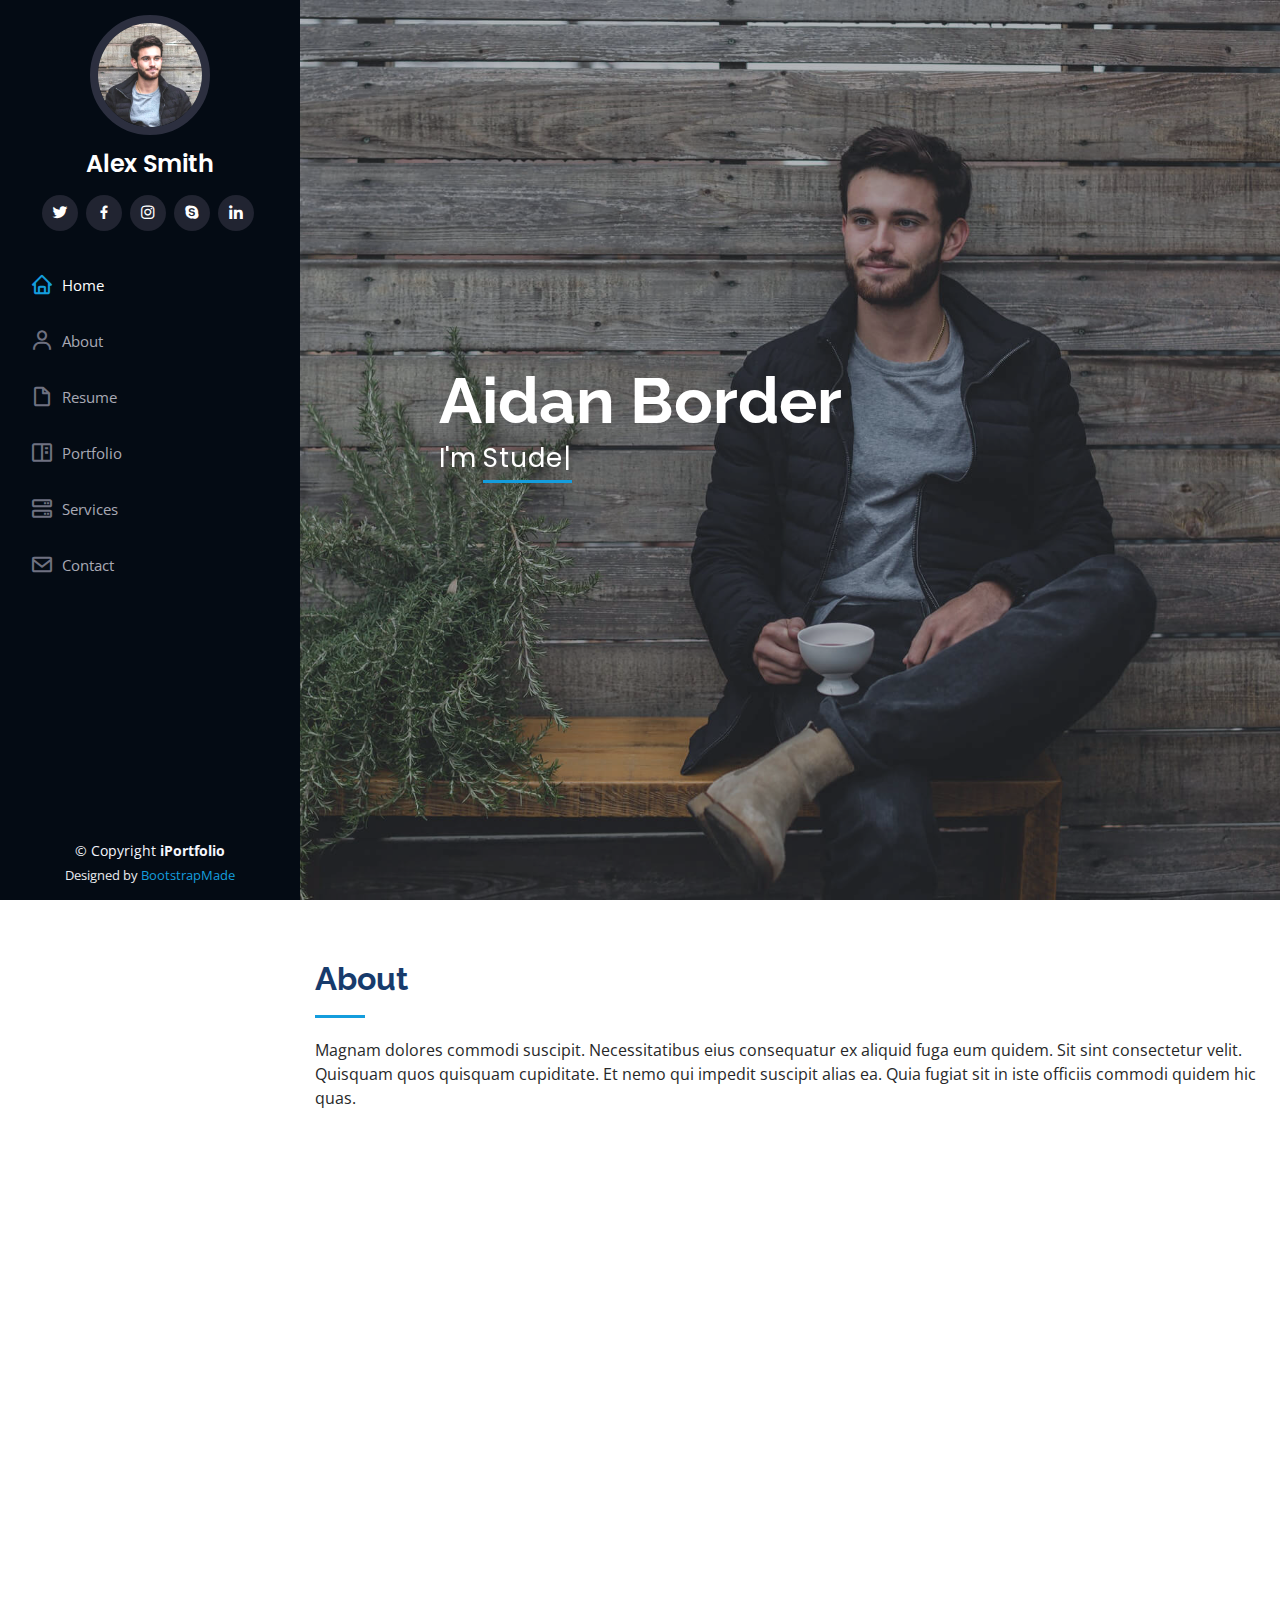
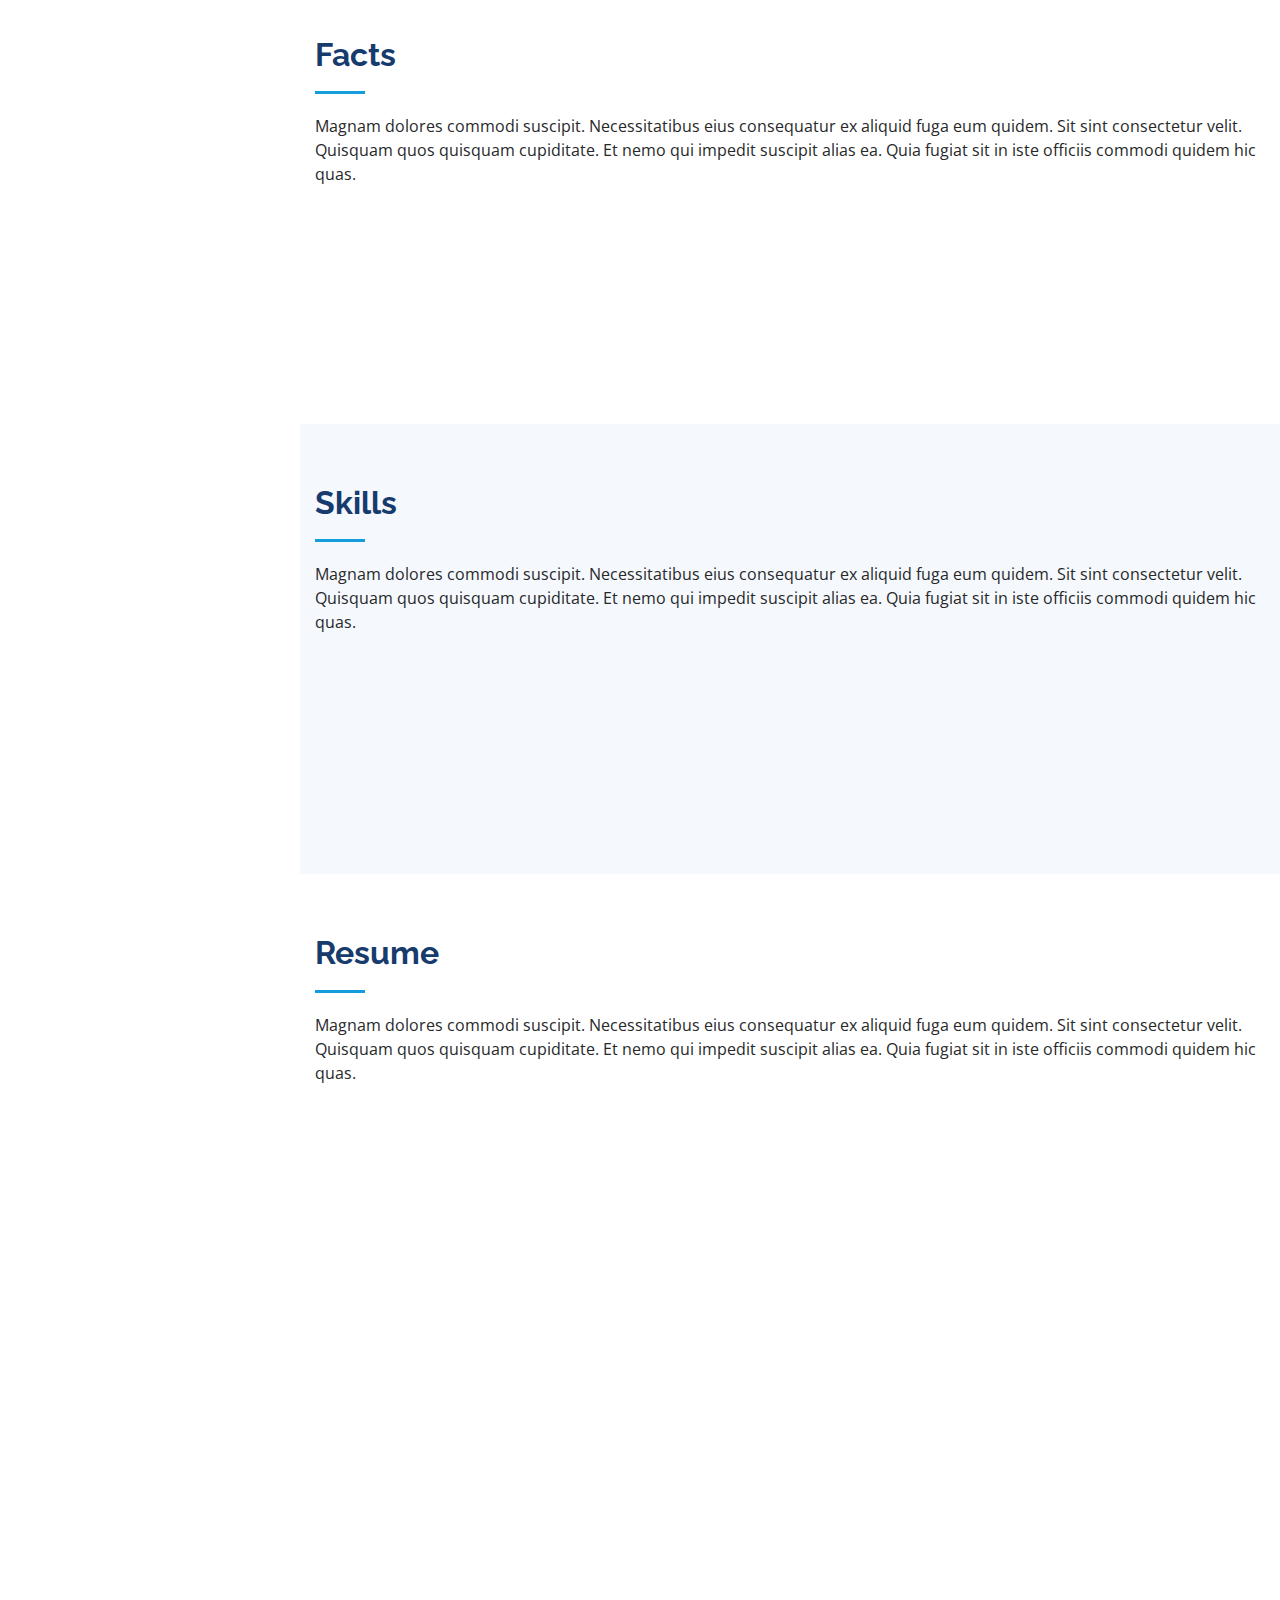
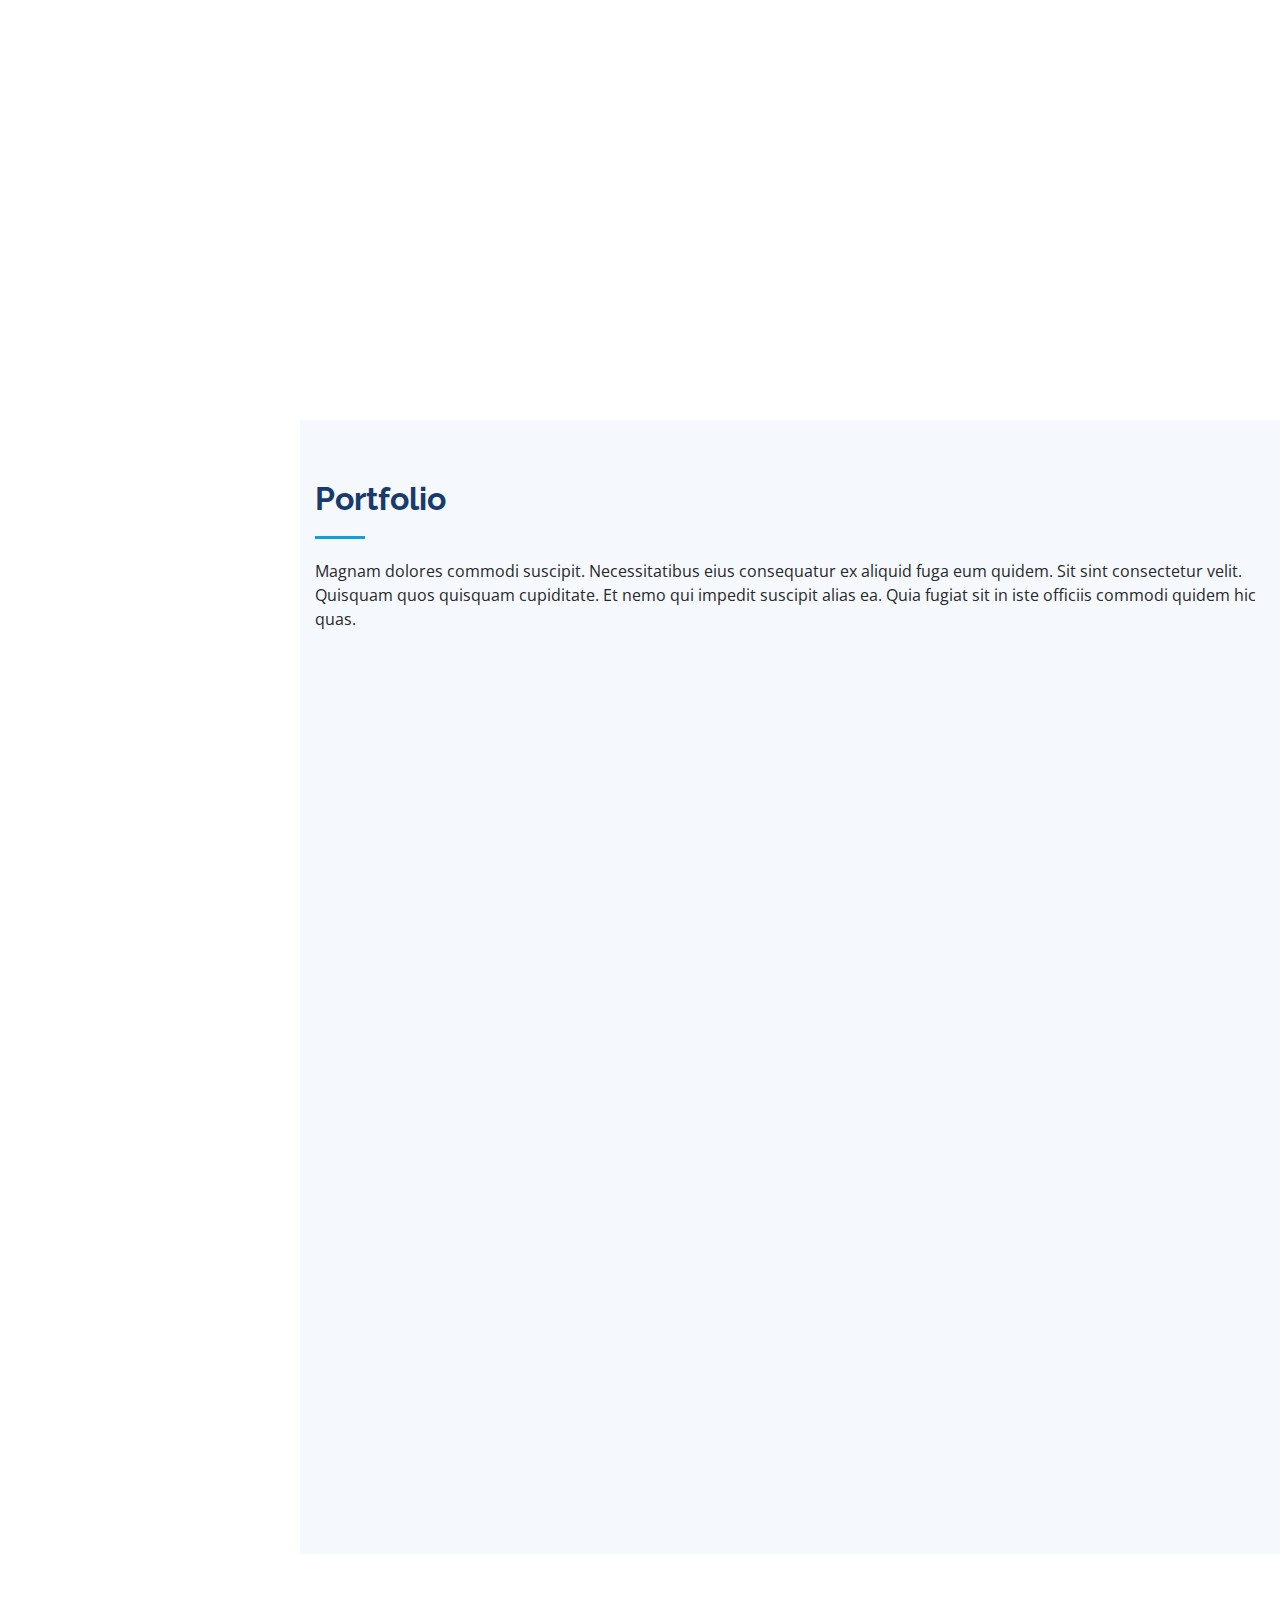
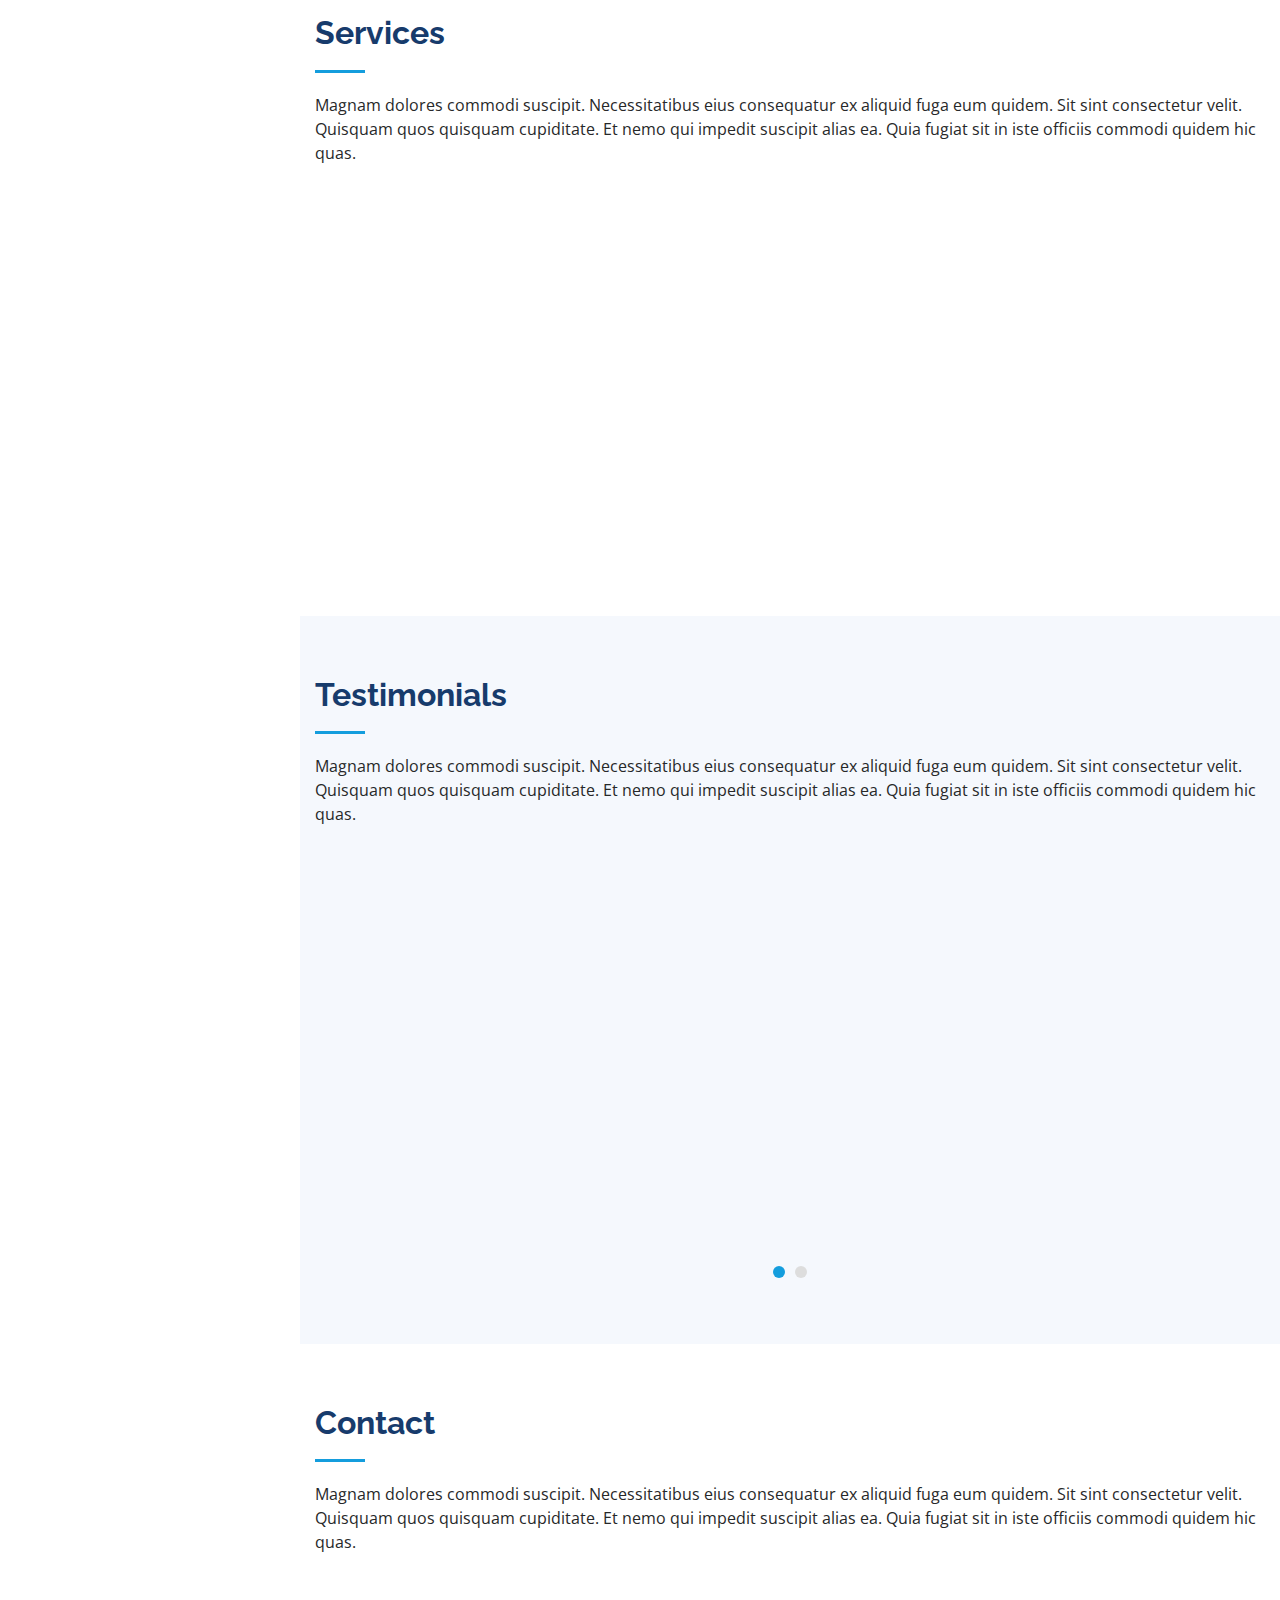
==== commit 102ff86d: "New template for portfolio website. Apologies for the massive commit" ====
--- a/index.html
+++ b/index.html
@@ -1,43 +1,651 @@
-<!DOCTYPE html>
-<head>
-  <meta charset="UTF-8" />
-  <title>Aidan Border</title>
-  <meta name="viewport" content="width=device-width, initial-scale=1.0">
-  <meta name="description" content="Basic HTML Template.">
-  <link rel="stylesheet" href="./Resources/material.css">
-  <link rel="stylesheet" href="https://fonts.googleapis.com/icon?family=Material+Icons">
-</head>
-<body>
-<div class="mdl-layout mdl-js-layout mdl-layout--fixed-drawer mdl-layout--fixed-header">
-  <header class="mdl-layout__header">
-    <div class="mdl-layout__header-row">
-      <div class="mdl-layout-spacer"></div>
-        <div class="mdl-textfield mdl-js-textfield mdl-textfield--expandable mdl-textfield--floating-label mdl-textfield--align-right">
-          <label class="mdl-button mdl-js-button mdl-button--icon" for="fixed-header-drawer-exp">
-            <i class="material-icons">search</i>
-          </label>
-          <div class="mdl-textfield__expandable-holder">
-            <input class="mdl-textfield__input" type="text" name="sample" id="fixed-header-drawer-exp">
-          </div>
-        </div>
-    </div>
-  </header>
-  <div class="mdl-layout__drawer">
-    <span class="mdl-layout-title">Title</span>
-    <nav class="mdl-navigation">
-      <a class="mdl-navigation__link" href="#intro">Introduction</a>
-      <a class="mdl-navigation__link" href="">Link</a>
-      <a class="mdl-navigation__link" href="">Link</a>
-      <a class="mdl-navigation__link" href="">Link</a>
-    </nav>
-  </div>
-  <main class="mdl-layout__content">
-    <div class="page-content">
-      <h1 id="intro">Aidan Border is a college freshman at Florida Southern College. He plans to pursue a Master's Degree in Computer Science after his time at Florida Southern.</h1>
-      <p id="experience">He has experience in Python, HTML, and CSS. He plans to eventually gather Swift experience to pursue developments on Apple platforms with a focus on macOS and iOS.</p>
-    </div>
-  </main>
-</div>
-</body>
-<script src="./Resources/material.min.js"></script>
+<!DOCTYPE html>
+<html lang="en">
+
+<head>
+  <meta charset="utf-8">
+  <meta content="width=device-width, initial-scale=1.0" name="viewport">
+
+  <title>iPortfolio Bootstrap Template - Index</title>
+  <meta content="" name="description">
+  <meta content="" name="keywords">
+
+  <!-- Favicons -->
+  <link href="assets/img/favicon.png" rel="icon">
+  <link href="assets/img/apple-touch-icon.png" rel="apple-touch-icon">
+
+  <!-- Google Fonts -->
+  <link href="https://fonts.googleapis.com/css?family=Open+Sans:300,300i,400,400i,600,600i,700,700i|Raleway:300,300i,400,400i,500,500i,600,600i,700,700i|Poppins:300,300i,400,400i,500,500i,600,600i,700,700i" rel="stylesheet">
+
+  <!-- Vendor CSS Files -->
+  <link href="assets/vendor/bootstrap/css/bootstrap.min.css" rel="stylesheet">
+  <link href="assets/vendor/icofont/icofont.min.css" rel="stylesheet">
+  <link href="assets/vendor/boxicons/css/boxicons.min.css" rel="stylesheet">
+  <link href="assets/vendor/venobox/venobox.css" rel="stylesheet">
+  <link href="assets/vendor/owl.carousel/assets/owl.carousel.min.css" rel="stylesheet">
+  <link href="assets/vendor/aos/aos.css" rel="stylesheet">
+
+  <!-- Template Main CSS File -->
+  <link href="assets/css/style.css" rel="stylesheet">
+
+</head>
+
+<body>
+
+  <!-- ======= Mobile nav toggle button ======= -->
+  <button type="button" class="mobile-nav-toggle d-xl-none"><i class="icofont-navigation-menu"></i></button>
+
+  <!-- ======= Header ======= -->
+  <header id="header">
+    <div class="d-flex flex-column">
+
+      <div class="profile">
+        <img src="assets/img/profile-img.jpg" alt="" class="img-fluid rounded-circle">
+        <h1 class="text-light"><a href="index.html">Alex Smith</a></h1>
+        <div class="social-links mt-3 text-center">
+          <a href="#" class="twitter"><i class="bx bxl-twitter"></i></a>
+          <a href="#" class="facebook"><i class="bx bxl-facebook"></i></a>
+          <a href="#" class="instagram"><i class="bx bxl-instagram"></i></a>
+          <a href="#" class="google-plus"><i class="bx bxl-skype"></i></a>
+          <a href="#" class="linkedin"><i class="bx bxl-linkedin"></i></a>
+        </div>
+      </div>
+
+      <nav class="nav-menu">
+        <ul>
+          <li class="active"><a href="index.html"><i class="bx bx-home"></i> <span>Home</span></a></li>
+          <li><a href="#about"><i class="bx bx-user"></i> <span>About</span></a></li>
+          <li><a href="#resume"><i class="bx bx-file-blank"></i> <span>Resume</span></a></li>
+          <li><a href="#portfolio"><i class="bx bx-book-content"></i> Portfolio</a></li>
+          <li><a href="#services"><i class="bx bx-server"></i> Services</a></li>
+          <li><a href="#contact"><i class="bx bx-envelope"></i> Contact</a></li>
+
+        </ul>
+      </nav><!-- .nav-menu -->
+      <button type="button" class="mobile-nav-toggle d-xl-none"><i class="icofont-navigation-menu"></i></button>
+
+    </div>
+  </header><!-- End Header -->
+
+  <!-- ======= Hero Section ======= -->
+  <section id="hero" class="d-flex flex-column justify-content-center align-items-center">
+    <div class="hero-container" data-aos="fade-in">
+      <h1>Aidan Border</h1>
+      <p>I'm <span class="typed" data-typed-items="Student, Developer, Photographer"></span></p>
+    </div>
+  </section><!-- End Hero -->
+
+  <main id="main">
+
+    <!-- ======= About Section ======= -->
+    <section id="about" class="about">
+      <div class="container">
+
+        <div class="section-title">
+          <h2>About</h2>
+          <p>Magnam dolores commodi suscipit. Necessitatibus eius consequatur ex aliquid fuga eum quidem. Sit sint consectetur velit. Quisquam quos quisquam cupiditate. Et nemo qui impedit suscipit alias ea. Quia fugiat sit in iste officiis commodi quidem hic quas.</p>
+        </div>
+
+        <div class="row">
+          <div class="col-lg-4" data-aos="fade-right">
+            <img src="assets/img/profile-img.jpg" class="img-fluid" alt="">
+          </div>
+          <div class="col-lg-8 pt-4 pt-lg-0 content" data-aos="fade-left">
+            <h3>UI/UX Designer &amp; Web Developer.</h3>
+            <p class="font-italic">
+              Lorem ipsum dolor sit amet, consectetur adipiscing elit, sed do eiusmod tempor incididunt ut labore et dolore
+              magna aliqua.
+            </p>
+            <div class="row">
+              <div class="col-lg-6">
+                <ul>
+                  <li><i class="icofont-rounded-right"></i> <strong>Birthday:</strong> 1 May 1995</li>
+                  <li><i class="icofont-rounded-right"></i> <strong>Website:</strong> www.example.com</li>
+                  <li><i class="icofont-rounded-right"></i> <strong>Phone:</strong> +123 456 7890</li>
+                  <li><i class="icofont-rounded-right"></i> <strong>City:</strong> City : New York, USA</li>
+                </ul>
+              </div>
+              <div class="col-lg-6">
+                <ul>
+                  <li><i class="icofont-rounded-right"></i> <strong>Age:</strong> 30</li>
+                  <li><i class="icofont-rounded-right"></i> <strong>Degree:</strong> Master</li>
+                  <li><i class="icofont-rounded-right"></i> <strong>PhEmailone:</strong> email@example.com</li>
+                  <li><i class="icofont-rounded-right"></i> <strong>Freelance:</strong> Available</li>
+                </ul>
+              </div>
+            </div>
+            <p>
+              Officiis eligendi itaque labore et dolorum mollitia officiis optio vero. Quisquam sunt adipisci omnis et ut. Nulla accusantium dolor incidunt officia tempore. Et eius omnis.
+              Cupiditate ut dicta maxime officiis quidem quia. Sed et consectetur qui quia repellendus itaque neque. Aliquid amet quidem ut quaerat cupiditate. Ab et eum qui repellendus omnis culpa magni laudantium dolores.
+            </p>
+          </div>
+        </div>
+
+      </div>
+    </section><!-- End About Section -->
+
+    <!-- ======= Facts Section ======= -->
+    <section id="facts" class="facts">
+      <div class="container">
+
+        <div class="section-title">
+          <h2>Facts</h2>
+          <p>Magnam dolores commodi suscipit. Necessitatibus eius consequatur ex aliquid fuga eum quidem. Sit sint consectetur velit. Quisquam quos quisquam cupiditate. Et nemo qui impedit suscipit alias ea. Quia fugiat sit in iste officiis commodi quidem hic quas.</p>
+        </div>
+
+        <div class="row no-gutters">
+
+          <div class="col-lg-3 col-md-6 d-md-flex align-items-md-stretch" data-aos="fade-up">
+            <div class="count-box">
+              <i class="icofont-simple-smile"></i>
+              <span data-toggle="counter-up">232</span>
+              <p><strong>Happy Clients</strong> consequuntur quae</p>
+            </div>
+          </div>
+
+          <div class="col-lg-3 col-md-6 d-md-flex align-items-md-stretch" data-aos="fade-up" data-aos-delay="100">
+            <div class="count-box">
+              <i class="icofont-document-folder"></i>
+              <span data-toggle="counter-up">521</span>
+              <p><strong>Projects</strong> adipisci atque cum quia aut</p>
+            </div>
+          </div>
+
+          <div class="col-lg-3 col-md-6 d-md-flex align-items-md-stretch" data-aos="fade-up" data-aos-delay="200">
+            <div class="count-box">
+              <i class="icofont-live-support"></i>
+              <span data-toggle="counter-up">1,463</span>
+              <p><strong>Hours Of Support</strong> aut commodi quaerat</p>
+            </div>
+          </div>
+
+          <div class="col-lg-3 col-md-6 d-md-flex align-items-md-stretch" data-aos="fade-up" data-aos-delay="300">
+            <div class="count-box">
+              <i class="icofont-users-alt-5"></i>
+              <span data-toggle="counter-up">15</span>
+              <p><strong>Hard Workers</strong> rerum asperiores dolor</p>
+            </div>
+          </div>
+
+        </div>
+
+      </div>
+    </section><!-- End Facts Section -->
+
+    <!-- ======= Skills Section ======= -->
+    <section id="skills" class="skills section-bg">
+      <div class="container">
+
+        <div class="section-title">
+          <h2>Skills</h2>
+          <p>Magnam dolores commodi suscipit. Necessitatibus eius consequatur ex aliquid fuga eum quidem. Sit sint consectetur velit. Quisquam quos quisquam cupiditate. Et nemo qui impedit suscipit alias ea. Quia fugiat sit in iste officiis commodi quidem hic quas.</p>
+        </div>
+
+        <div class="row skills-content">
+
+          <div class="col-lg-6" data-aos="fade-up">
+
+            <div class="progress">
+              <span class="skill">HTML <i class="val">100%</i></span>
+              <div class="progress-bar-wrap">
+                <div class="progress-bar" role="progressbar" aria-valuenow="100" aria-valuemin="0" aria-valuemax="100"></div>
+              </div>
+            </div>
+
+            <div class="progress">
+              <span class="skill">CSS <i class="val">90%</i></span>
+              <div class="progress-bar-wrap">
+                <div class="progress-bar" role="progressbar" aria-valuenow="90" aria-valuemin="0" aria-valuemax="100"></div>
+              </div>
+            </div>
+
+            <div class="progress">
+              <span class="skill">JavaScript <i class="val">75%</i></span>
+              <div class="progress-bar-wrap">
+                <div class="progress-bar" role="progressbar" aria-valuenow="75" aria-valuemin="0" aria-valuemax="100"></div>
+              </div>
+            </div>
+
+          </div>
+
+          <div class="col-lg-6" data-aos="fade-up" data-aos-delay="100">
+
+            <div class="progress">
+              <span class="skill">PHP <i class="val">80%</i></span>
+              <div class="progress-bar-wrap">
+                <div class="progress-bar" role="progressbar" aria-valuenow="80" aria-valuemin="0" aria-valuemax="100"></div>
+              </div>
+            </div>
+
+            <div class="progress">
+              <span class="skill">WordPress/CMS <i class="val">90%</i></span>
+              <div class="progress-bar-wrap">
+                <div class="progress-bar" role="progressbar" aria-valuenow="90" aria-valuemin="0" aria-valuemax="100"></div>
+              </div>
+            </div>
+
+            <div class="progress">
+              <span class="skill">Photoshop <i class="val">55%</i></span>
+              <div class="progress-bar-wrap">
+                <div class="progress-bar" role="progressbar" aria-valuenow="55" aria-valuemin="0" aria-valuemax="100"></div>
+              </div>
+            </div>
+
+          </div>
+
+        </div>
+
+      </div>
+    </section><!-- End Skills Section -->
+
+    <!-- ======= Resume Section ======= -->
+    <section id="resume" class="resume">
+      <div class="container">
+
+        <div class="section-title">
+          <h2>Resume</h2>
+          <p>Magnam dolores commodi suscipit. Necessitatibus eius consequatur ex aliquid fuga eum quidem. Sit sint consectetur velit. Quisquam quos quisquam cupiditate. Et nemo qui impedit suscipit alias ea. Quia fugiat sit in iste officiis commodi quidem hic quas.</p>
+        </div>
+
+        <div class="row">
+          <div class="col-lg-6" data-aos="fade-up">
+            <h3 class="resume-title">Sumary</h3>
+            <div class="resume-item pb-0">
+              <h4>Alex Smith</h4>
+              <p><em>Innovative and deadline-driven Graphic Designer with 3+ years of experience designing and developing user-centered digital/print marketing material from initial concept to final, polished deliverable.</em></p>
+              <ul>
+                <li>Portland par 127,Orlando, FL</li>
+                <li>(123) 456-7891</li>
+                <li>alice.barkley@example.com</li>
+              </ul>
+            </div>
+
+            <h3 class="resume-title">Education</h3>
+            <div class="resume-item">
+              <h4>Master of Fine Arts &amp; Graphic Design</h4>
+              <h5>2015 - 2016</h5>
+              <p><em>Rochester Institute of Technology, Rochester, NY</em></p>
+              <p>Qui deserunt veniam. Et sed aliquam labore tempore sed quisquam iusto autem sit. Ea vero voluptatum qui ut dignissimos deleniti nerada porti sand markend</p>
+            </div>
+            <div class="resume-item">
+              <h4>Bachelor of Fine Arts &amp; Graphic Design</h4>
+              <h5>2010 - 2014</h5>
+              <p><em>Rochester Institute of Technology, Rochester, NY</em></p>
+              <p>Quia nobis sequi est occaecati aut. Repudiandae et iusto quae reiciendis et quis Eius vel ratione eius unde vitae rerum voluptates asperiores voluptatem Earum molestiae consequatur neque etlon sader mart dila</p>
+            </div>
+          </div>
+          <div class="col-lg-6" data-aos="fade-up" data-aos-delay="100">
+            <h3 class="resume-title">Professional Experience</h3>
+            <div class="resume-item">
+              <h4>Senior graphic design specialist</h4>
+              <h5>2019 - Present</h5>
+              <p><em>Experion, New York, NY </em></p>
+              <ul>
+                <li>Lead in the design, development, and implementation of the graphic, layout, and production communication materials</li>
+                <li>Delegate tasks to the 7 members of the design team and provide counsel on all aspects of the project. </li>
+                <li>Supervise the assessment of all graphic materials in order to ensure quality and accuracy of the design</li>
+                <li>Oversee the efficient use of production project budgets ranging from $2,000 - $25,000</li>
+              </ul>
+            </div>
+            <div class="resume-item">
+              <h4>Graphic design specialist</h4>
+              <h5>2017 - 2018</h5>
+              <p><em>Stepping Stone Advertising, New York, NY</em></p>
+              <ul>
+                <li>Developed numerous marketing programs (logos, brochures,infographics, presentations, and advertisements).</li>
+                <li>Managed up to 5 projects or tasks at a given time while under pressure</li>
+                <li>Recommended and consulted with clients on the most appropriate graphic design</li>
+                <li>Created 4+ design presentations and proposals a month for clients and account managers</li>
+              </ul>
+            </div>
+          </div>
+        </div>
+
+      </div>
+    </section><!-- End Resume Section -->
+
+    <!-- ======= Portfolio Section ======= -->
+    <section id="portfolio" class="portfolio section-bg">
+      <div class="container">
+
+        <div class="section-title">
+          <h2>Portfolio</h2>
+          <p>Magnam dolores commodi suscipit. Necessitatibus eius consequatur ex aliquid fuga eum quidem. Sit sint consectetur velit. Quisquam quos quisquam cupiditate. Et nemo qui impedit suscipit alias ea. Quia fugiat sit in iste officiis commodi quidem hic quas.</p>
+        </div>
+
+        <div class="row" data-aos="fade-up">
+          <div class="col-lg-12 d-flex justify-content-center">
+            <ul id="portfolio-flters">
+              <li data-filter="*" class="filter-active">All</li>
+              <li data-filter=".filter-app">App</li>
+              <li data-filter=".filter-card">Card</li>
+              <li data-filter=".filter-web">Web</li>
+            </ul>
+          </div>
+        </div>
+
+        <div class="row portfolio-container" data-aos="fade-up" data-aos-delay="100">
+
+          <div class="col-lg-4 col-md-6 portfolio-item filter-app">
+            <div class="portfolio-wrap">
+              <img src="assets/img/portfolio/portfolio-1.jpg" class="img-fluid" alt="">
+              <div class="portfolio-links">
+                <a href="assets/img/portfolio/portfolio-1.jpg" data-gall="portfolioGallery" class="venobox" title="App 1"><i class="bx bx-plus"></i></a>
+                <a href="portfolio-details.html" title="More Details"><i class="bx bx-link"></i></a>
+              </div>
+            </div>
+          </div>
+
+          <div class="col-lg-4 col-md-6 portfolio-item filter-web">
+            <div class="portfolio-wrap">
+              <img src="assets/img/portfolio/portfolio-2.jpg" class="img-fluid" alt="">
+              <div class="portfolio-links">
+                <a href="assets/img/portfolio/portfolio-2.jpg" data-gall="portfolioGallery" class="venobox" title="Web 3"><i class="bx bx-plus"></i></a>
+                <a href="portfolio-details.html" title="More Details"><i class="bx bx-link"></i></a>
+              </div>
+            </div>
+          </div>
+
+          <div class="col-lg-4 col-md-6 portfolio-item filter-app">
+            <div class="portfolio-wrap">
+              <img src="assets/img/portfolio/portfolio-3.jpg" class="img-fluid" alt="">
+              <div class="portfolio-links">
+                <a href="assets/img/portfolio/portfolio-3.jpg" data-gall="portfolioGallery" class="venobox" title="App 2"><i class="bx bx-plus"></i></a>
+                <a href="portfolio-details.html" title="More Details"><i class="bx bx-link"></i></a>
+              </div>
+            </div>
+          </div>
+
+          <div class="col-lg-4 col-md-6 portfolio-item filter-card">
+            <div class="portfolio-wrap">
+              <img src="assets/img/portfolio/portfolio-4.jpg" class="img-fluid" alt="">
+              <div class="portfolio-links">
+                <a href="assets/img/portfolio/portfolio-4.jpg" data-gall="portfolioGallery" class="venobox" title="Card 2"><i class="bx bx-plus"></i></a>
+                <a href="portfolio-details.html" title="More Details"><i class="bx bx-link"></i></a>
+              </div>
+            </div>
+          </div>
+
+          <div class="col-lg-4 col-md-6 portfolio-item filter-web">
+            <div class="portfolio-wrap">
+              <img src="assets/img/portfolio/portfolio-5.jpg" class="img-fluid" alt="">
+              <div class="portfolio-links">
+                <a href="assets/img/portfolio/portfolio-5.jpg" data-gall="portfolioGallery" class="venobox" title="Web 2"><i class="bx bx-plus"></i></a>
+                <a href="portfolio-details.html" title="More Details"><i class="bx bx-link"></i></a>
+              </div>
+            </div>
+          </div>
+
+          <div class="col-lg-4 col-md-6 portfolio-item filter-app">
+            <div class="portfolio-wrap">
+              <img src="assets/img/portfolio/portfolio-6.jpg" class="img-fluid" alt="">
+              <div class="portfolio-links">
+                <a href="assets/img/portfolio/portfolio-6.jpg" data-gall="portfolioGallery" class="venobox" title="App 3"><i class="bx bx-plus"></i></a>
+                <a href="portfolio-details.html" title="More Details"><i class="bx bx-link"></i></a>
+              </div>
+            </div>
+          </div>
+
+          <div class="col-lg-4 col-md-6 portfolio-item filter-card">
+            <div class="portfolio-wrap">
+              <img src="assets/img/portfolio/portfolio-7.jpg" class="img-fluid" alt="">
+              <div class="portfolio-links">
+                <a href="assets/img/portfolio/portfolio-7.jpg" data-gall="portfolioGallery" class="venobox" title="Card 1"><i class="bx bx-plus"></i></a>
+                <a href="portfolio-details.html" title="More Details"><i class="bx bx-link"></i></a>
+              </div>
+            </div>
+          </div>
+
+          <div class="col-lg-4 col-md-6 portfolio-item filter-card">
+            <div class="portfolio-wrap">
+              <img src="assets/img/portfolio/portfolio-8.jpg" class="img-fluid" alt="">
+              <div class="portfolio-links">
+                <a href="assets/img/portfolio/portfolio-8.jpg" data-gall="portfolioGallery" class="venobox" title="Card 3"><i class="bx bx-plus"></i></a>
+                <a href="portfolio-details.html" title="More Details"><i class="bx bx-link"></i></a>
+              </div>
+            </div>
+          </div>
+
+          <div class="col-lg-4 col-md-6 portfolio-item filter-web">
+            <div class="portfolio-wrap">
+              <img src="assets/img/portfolio/portfolio-9.jpg" class="img-fluid" alt="">
+              <div class="portfolio-links">
+                <a href="assets/img/portfolio/portfolio-9.jpg" data-gall="portfolioGallery" class="venobox" title="Web 3"><i class="bx bx-plus"></i></a>
+                <a href="portfolio-details.html" title="More Details"><i class="bx bx-link"></i></a>
+              </div>
+            </div>
+          </div>
+
+        </div>
+
+      </div>
+    </section><!-- End Portfolio Section -->
+
+    <!-- ======= Services Section ======= -->
+    <section id="services" class="services">
+      <div class="container">
+
+        <div class="section-title">
+          <h2>Services</h2>
+          <p>Magnam dolores commodi suscipit. Necessitatibus eius consequatur ex aliquid fuga eum quidem. Sit sint consectetur velit. Quisquam quos quisquam cupiditate. Et nemo qui impedit suscipit alias ea. Quia fugiat sit in iste officiis commodi quidem hic quas.</p>
+        </div>
+
+        <div class="row">
+          <div class="col-lg-4 col-md-6 icon-box" data-aos="fade-up">
+            <div class="icon"><i class="icofont-computer"></i></div>
+            <h4 class="title"><a href="">Lorem Ipsum</a></h4>
+            <p class="description">Voluptatum deleniti atque corrupti quos dolores et quas molestias excepturi sint occaecati cupiditate non provident</p>
+          </div>
+          <div class="col-lg-4 col-md-6 icon-box" data-aos="fade-up" data-aos-delay="100">
+            <div class="icon"><i class="icofont-chart-bar-graph"></i></div>
+            <h4 class="title"><a href="">Dolor Sitema</a></h4>
+            <p class="description">Minim veniam, quis nostrud exercitation ullamco laboris nisi ut aliquip ex ea commodo consequat tarad limino ata</p>
+          </div>
+          <div class="col-lg-4 col-md-6 icon-box" data-aos="fade-up" data-aos-delay="200">
+            <div class="icon"><i class="icofont-earth"></i></div>
+            <h4 class="title"><a href="">Sed ut perspiciatis</a></h4>
+            <p class="description">Duis aute irure dolor in reprehenderit in voluptate velit esse cillum dolore eu fugiat nulla pariatur</p>
+          </div>
+          <div class="col-lg-4 col-md-6 icon-box" data-aos="fade-up" data-aos-delay="300">
+            <div class="icon"><i class="icofont-image"></i></div>
+            <h4 class="title"><a href="">Magni Dolores</a></h4>
+            <p class="description">Excepteur sint occaecat cupidatat non proident, sunt in culpa qui officia deserunt mollit anim id est laborum</p>
+          </div>
+          <div class="col-lg-4 col-md-6 icon-box" data-aos="fade-up" data-aos-delay="400">
+            <div class="icon"><i class="icofont-settings"></i></div>
+            <h4 class="title"><a href="">Nemo Enim</a></h4>
+            <p class="description">At vero eos et accusamus et iusto odio dignissimos ducimus qui blanditiis praesentium voluptatum deleniti atque</p>
+          </div>
+          <div class="col-lg-4 col-md-6 icon-box" data-aos="fade-up" data-aos-delay="500">
+            <div class="icon"><i class="icofont-tasks-alt"></i></div>
+            <h4 class="title"><a href="">Eiusmod Tempor</a></h4>
+            <p class="description">Et harum quidem rerum facilis est et expedita distinctio. Nam libero tempore, cum soluta nobis est eligendi</p>
+          </div>
+        </div>
+
+      </div>
+    </section><!-- End Services Section -->
+
+    <!-- ======= Testimonials Section ======= -->
+    <section id="testimonials" class="testimonials section-bg">
+      <div class="container">
+
+        <div class="section-title">
+          <h2>Testimonials</h2>
+          <p>Magnam dolores commodi suscipit. Necessitatibus eius consequatur ex aliquid fuga eum quidem. Sit sint consectetur velit. Quisquam quos quisquam cupiditate. Et nemo qui impedit suscipit alias ea. Quia fugiat sit in iste officiis commodi quidem hic quas.</p>
+        </div>
+
+        <div class="owl-carousel testimonials-carousel">
+
+          <div class="testimonial-item" data-aos="fade-up">
+            <p>
+              <i class="bx bxs-quote-alt-left quote-icon-left"></i>
+              Proin iaculis purus consequat sem cure digni ssim donec porttitora entum suscipit rhoncus. Accusantium quam, ultricies eget id, aliquam eget nibh et. Maecen aliquam, risus at semper.
+              <i class="bx bxs-quote-alt-right quote-icon-right"></i>
+            </p>
+            <img src="assets/img/testimonials/testimonials-1.jpg" class="testimonial-img" alt="">
+            <h3>Saul Goodman</h3>
+            <h4>Ceo &amp; Founder</h4>
+          </div>
+
+          <div class="testimonial-item" data-aos="fade-up" data-aos-delay="100">
+            <p>
+              <i class="bx bxs-quote-alt-left quote-icon-left"></i>
+              Export tempor illum tamen malis malis eram quae irure esse labore quem cillum quid cillum eram malis quorum velit fore eram velit sunt aliqua noster fugiat irure amet legam anim culpa.
+              <i class="bx bxs-quote-alt-right quote-icon-right"></i>
+            </p>
+            <img src="assets/img/testimonials/testimonials-2.jpg" class="testimonial-img" alt="">
+            <h3>Sara Wilsson</h3>
+            <h4>Designer</h4>
+          </div>
+
+          <div class="testimonial-item" data-aos="fade-up" data-aos-delay="200">
+            <p>
+              <i class="bx bxs-quote-alt-left quote-icon-left"></i>
+              Enim nisi quem export duis labore cillum quae magna enim sint quorum nulla quem veniam duis minim tempor labore quem eram duis noster aute amet eram fore quis sint minim.
+              <i class="bx bxs-quote-alt-right quote-icon-right"></i>
+            </p>
+            <img src="assets/img/testimonials/testimonials-3.jpg" class="testimonial-img" alt="">
+            <h3>Jena Karlis</h3>
+            <h4>Store Owner</h4>
+          </div>
+
+          <div class="testimonial-item" data-aos="fade-up" data-aos-delay="300">
+            <p>
+              <i class="bx bxs-quote-alt-left quote-icon-left"></i>
+              Fugiat enim eram quae cillum dolore dolor amet nulla culpa multos export minim fugiat minim velit minim dolor enim duis veniam ipsum anim magna sunt elit fore quem dolore labore illum veniam.
+              <i class="bx bxs-quote-alt-right quote-icon-right"></i>
+            </p>
+            <img src="assets/img/testimonials/testimonials-4.jpg" class="testimonial-img" alt="">
+            <h3>Matt Brandon</h3>
+            <h4>Freelancer</h4>
+          </div>
+
+          <div class="testimonial-item" data-aos="fade-up" data-aos-delay="400">
+            <p>
+              <i class="bx bxs-quote-alt-left quote-icon-left"></i>
+              Quis quorum aliqua sint quem legam fore sunt eram irure aliqua veniam tempor noster veniam enim culpa labore duis sunt culpa nulla illum cillum fugiat legam esse veniam culpa fore nisi cillum quid.
+              <i class="bx bxs-quote-alt-right quote-icon-right"></i>
+            </p>
+            <img src="assets/img/testimonials/testimonials-5.jpg" class="testimonial-img" alt="">
+            <h3>John Larson</h3>
+            <h4>Entrepreneur</h4>
+          </div>
+
+        </div>
+
+      </div>
+    </section><!-- End Testimonials Section -->
+
+    <!-- ======= Contact Section ======= -->
+    <section id="contact" class="contact">
+      <div class="container">
+
+        <div class="section-title">
+          <h2>Contact</h2>
+          <p>Magnam dolores commodi suscipit. Necessitatibus eius consequatur ex aliquid fuga eum quidem. Sit sint consectetur velit. Quisquam quos quisquam cupiditate. Et nemo qui impedit suscipit alias ea. Quia fugiat sit in iste officiis commodi quidem hic quas.</p>
+        </div>
+
+        <div class="row" data-aos="fade-in">
+
+          <div class="col-lg-5 d-flex align-items-stretch">
+            <div class="info">
+              <div class="address">
+                <i class="icofont-google-map"></i>
+                <h4>Location:</h4>
+                <p>A108 Adam Street, New York, NY 535022</p>
+              </div>
+
+              <div class="email">
+                <i class="icofont-envelope"></i>
+                <h4>Email:</h4>
+                <p>info@example.com</p>
+              </div>
+
+              <div class="phone">
+                <i class="icofont-phone"></i>
+                <h4>Call:</h4>
+                <p>+1 5589 55488 55s</p>
+              </div>
+
+              <iframe src="https://www.google.com/maps/embed?pb=!1m14!1m8!1m3!1d12097.433213460943!2d-74.0062269!3d40.7101282!3m2!1i1024!2i768!4f13.1!3m3!1m2!1s0x0%3A0xb89d1fe6bc499443!2sDowntown+Conference+Center!5e0!3m2!1smk!2sbg!4v1539943755621" frameborder="0" style="border:0; width: 100%; height: 290px;" allowfullscreen></iframe>
+            </div>
+
+          </div>
+
+          <div class="col-lg-7 mt-5 mt-lg-0 d-flex align-items-stretch">
+            <form action="forms/contact.php" method="post" role="form" class="php-email-form">
+              <div class="form-row">
+                <div class="form-group col-md-6">
+                  <label for="name">Your Name</label>
+                  <input type="text" name="name" class="form-control" id="name" data-rule="minlen:4" data-msg="Please enter at least 4 chars" />
+                  <div class="validate"></div>
+                </div>
+                <div class="form-group col-md-6">
+                  <label for="name">Your Email</label>
+                  <input type="email" class="form-control" name="email" id="email" data-rule="email" data-msg="Please enter a valid email" />
+                  <div class="validate"></div>
+                </div>
+              </div>
+              <div class="form-group">
+                <label for="name">Subject</label>
+                <input type="text" class="form-control" name="subject" id="subject" data-rule="minlen:4" data-msg="Please enter at least 8 chars of subject" />
+                <div class="validate"></div>
+              </div>
+              <div class="form-group">
+                <label for="name">Message</label>
+                <textarea class="form-control" name="message" rows="10" data-rule="required" data-msg="Please write something for us"></textarea>
+                <div class="validate"></div>
+              </div>
+              <div class="mb-3">
+                <div class="loading">Loading</div>
+                <div class="error-message"></div>
+                <div class="sent-message">Your message has been sent. Thank you!</div>
+              </div>
+              <div class="text-center"><button type="submit">Send Message</button></div>
+            </form>
+          </div>
+
+        </div>
+
+      </div>
+    </section><!-- End Contact Section -->
+
+  </main><!-- End #main -->
+
+  <!-- ======= Footer ======= -->
+  <footer id="footer">
+    <div class="container">
+      <div class="copyright">
+        &copy; Copyright <strong><span>iPortfolio</span></strong>
+      </div>
+      <div class="credits">
+        <!-- All the links in the footer should remain intact. -->
+        <!-- You can delete the links only if you purchased the pro version. -->
+        <!-- Licensing information: https://bootstrapmade.com/license/ -->
+        <!-- Purchase the pro version with working PHP/AJAX contact form: https://bootstrapmade.com/iportfolio-bootstrap-portfolio-websites-template/ -->
+        Designed by <a href="https://bootstrapmade.com/">BootstrapMade</a>
+      </div>
+    </div>
+  </footer><!-- End  Footer -->
+
+  <a href="#" class="back-to-top"><i class="icofont-simple-up"></i></a>
+
+  <!-- Vendor JS Files -->
+  <script src="assets/vendor/jquery/jquery.min.js"></script>
+  <script src="assets/vendor/bootstrap/js/bootstrap.bundle.min.js"></script>
+  <script src="assets/vendor/jquery.easing/jquery.easing.min.js"></script>
+  <script src="assets/vendor/php-email-form/validate.js"></script>
+  <script src="assets/vendor/waypoints/jquery.waypoints.min.js"></script>
+  <script src="assets/vendor/counterup/counterup.min.js"></script>
+  <script src="assets/vendor/isotope-layout/isotope.pkgd.min.js"></script>
+  <script src="assets/vendor/venobox/venobox.min.js"></script>
+  <script src="assets/vendor/owl.carousel/owl.carousel.min.js"></script>
+  <script src="assets/vendor/typed.js/typed.min.js"></script>
+  <script src="assets/vendor/aos/aos.js"></script>
+
+  <!-- Template Main JS File -->
+  <script src="assets/js/main.js"></script>
+
+</body>
+
 </html>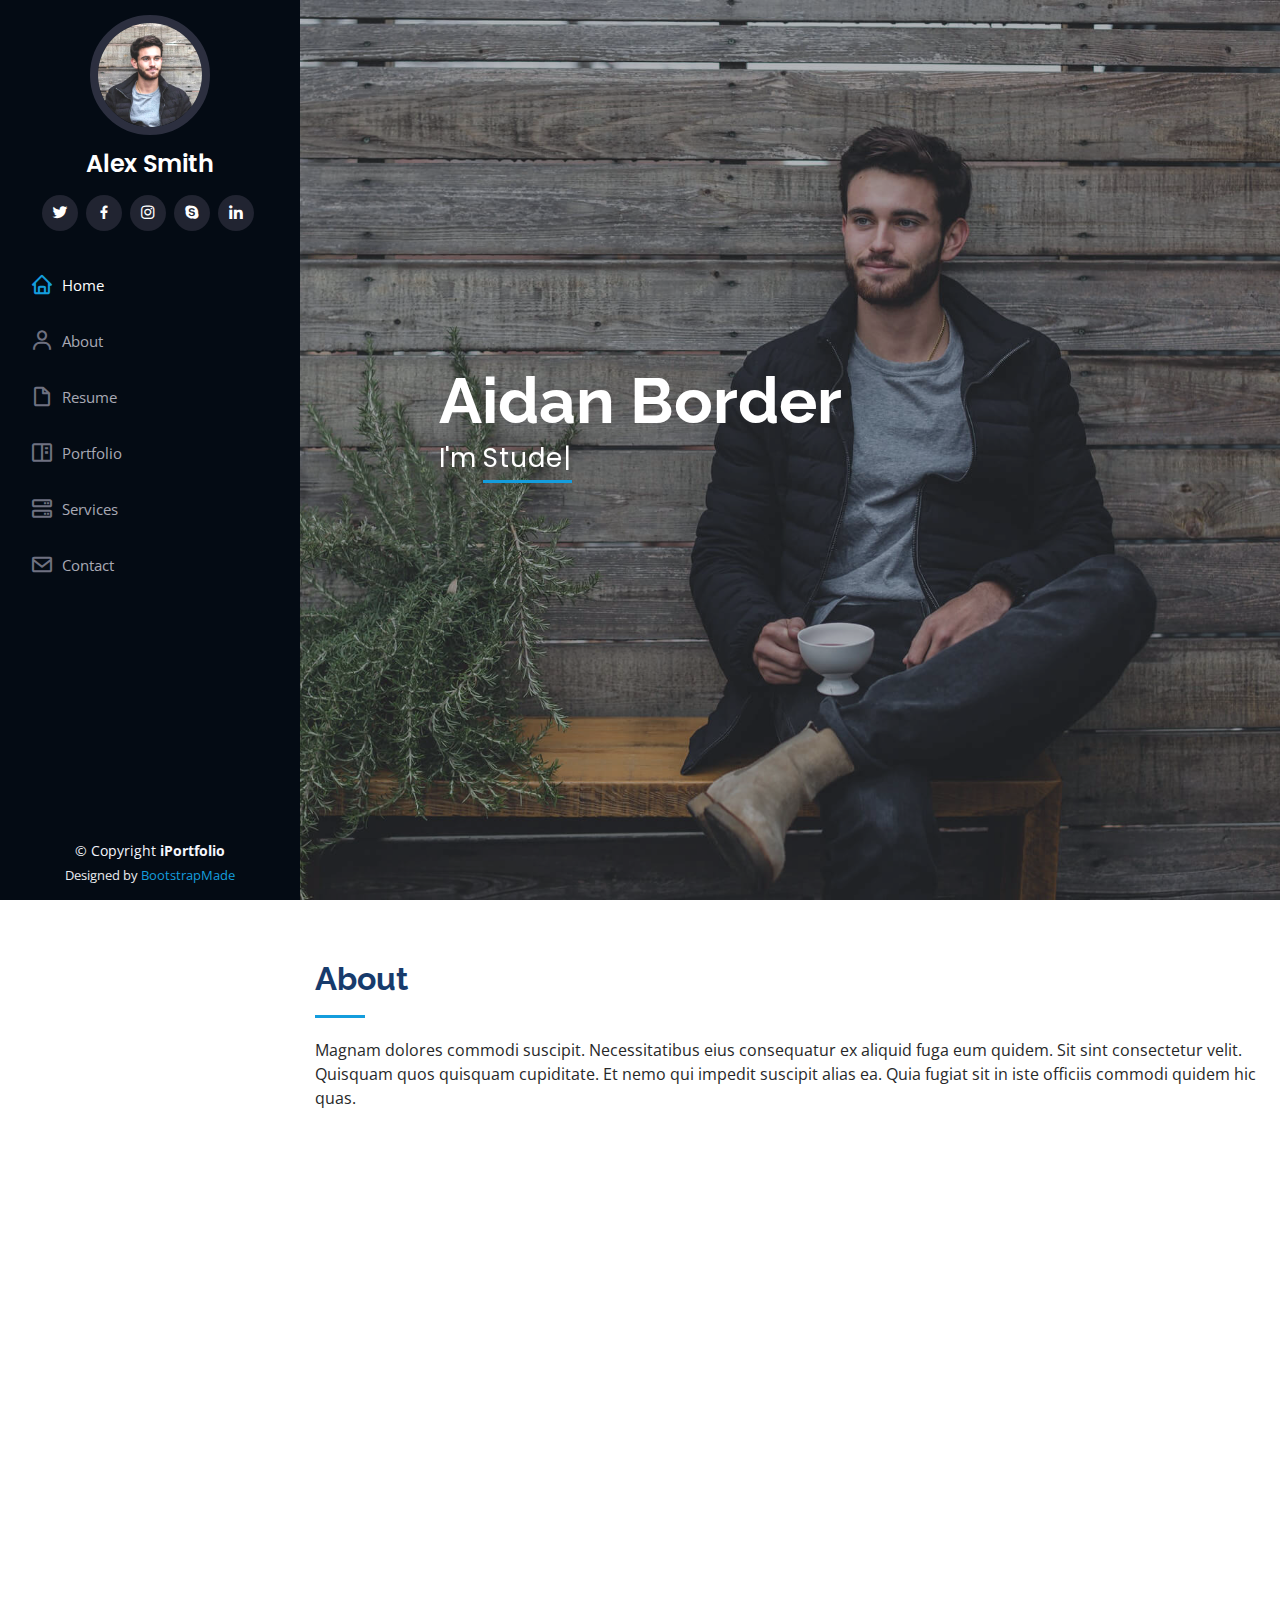
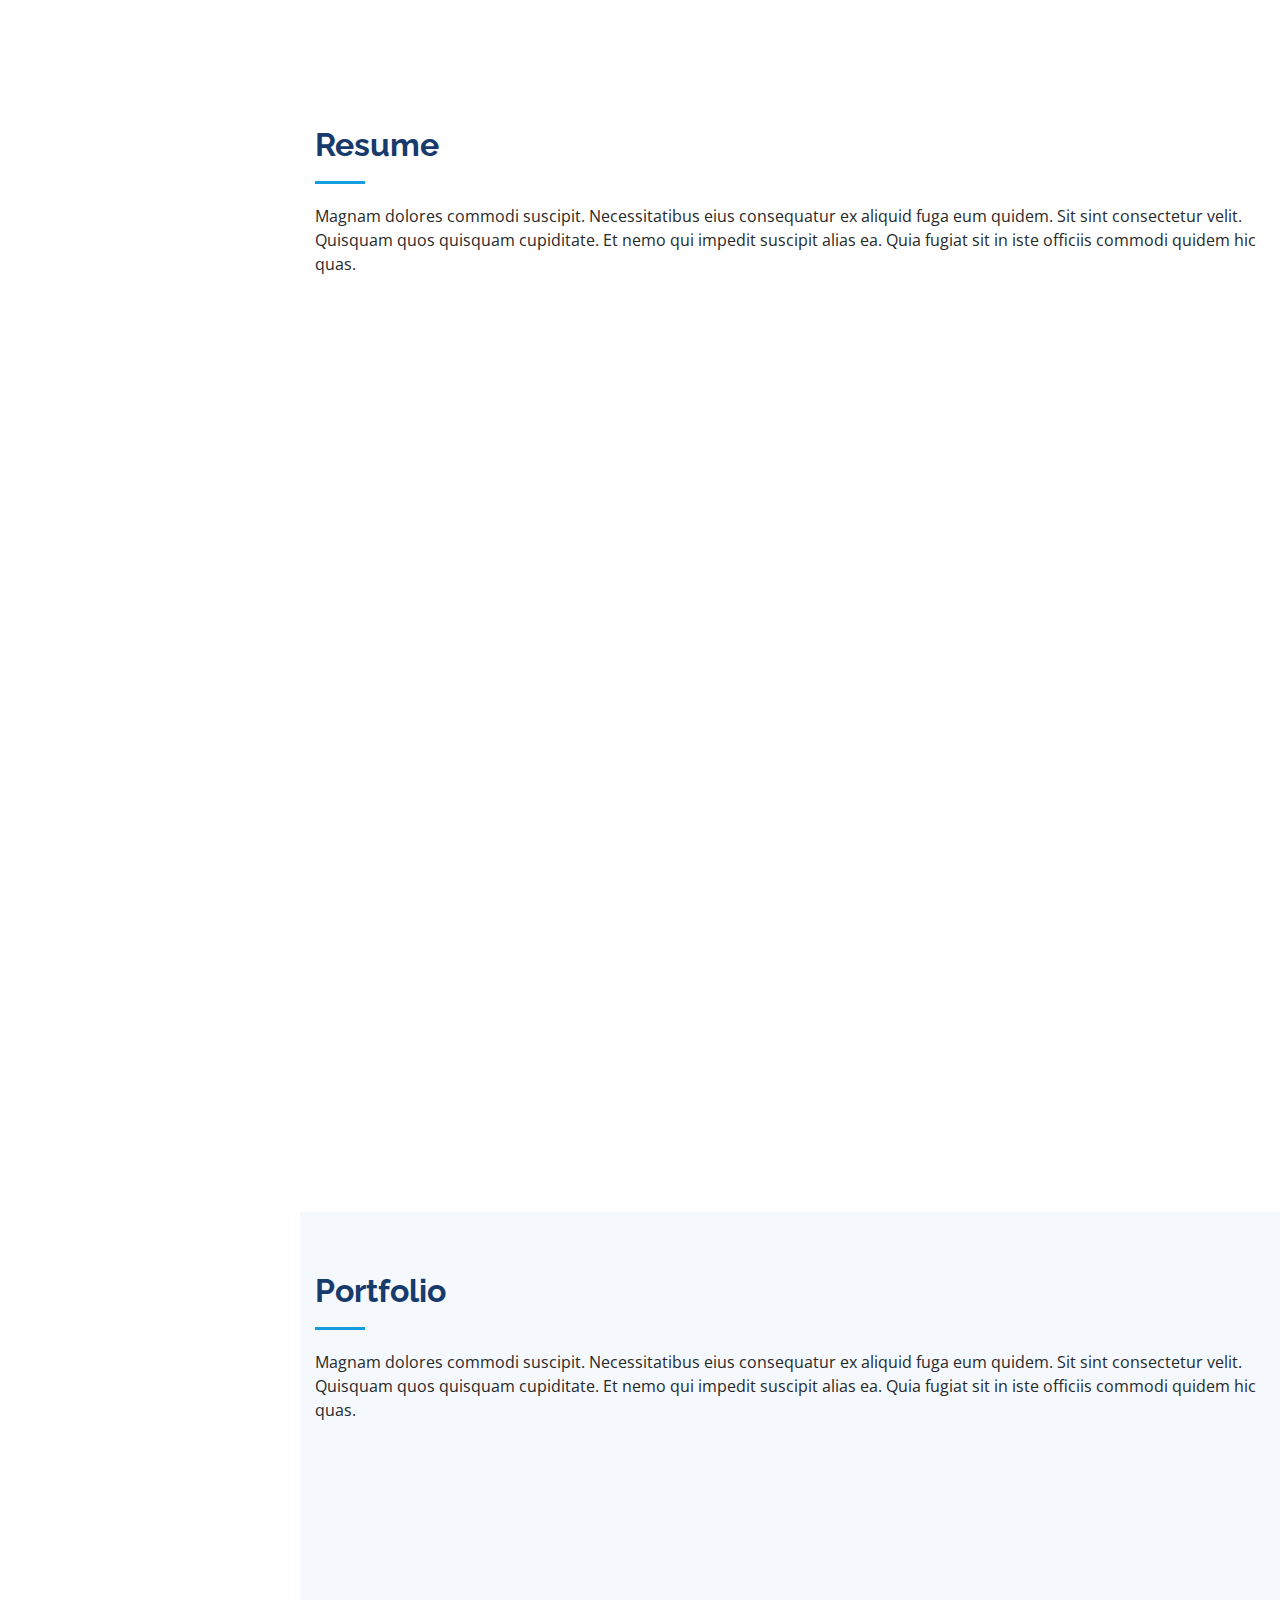
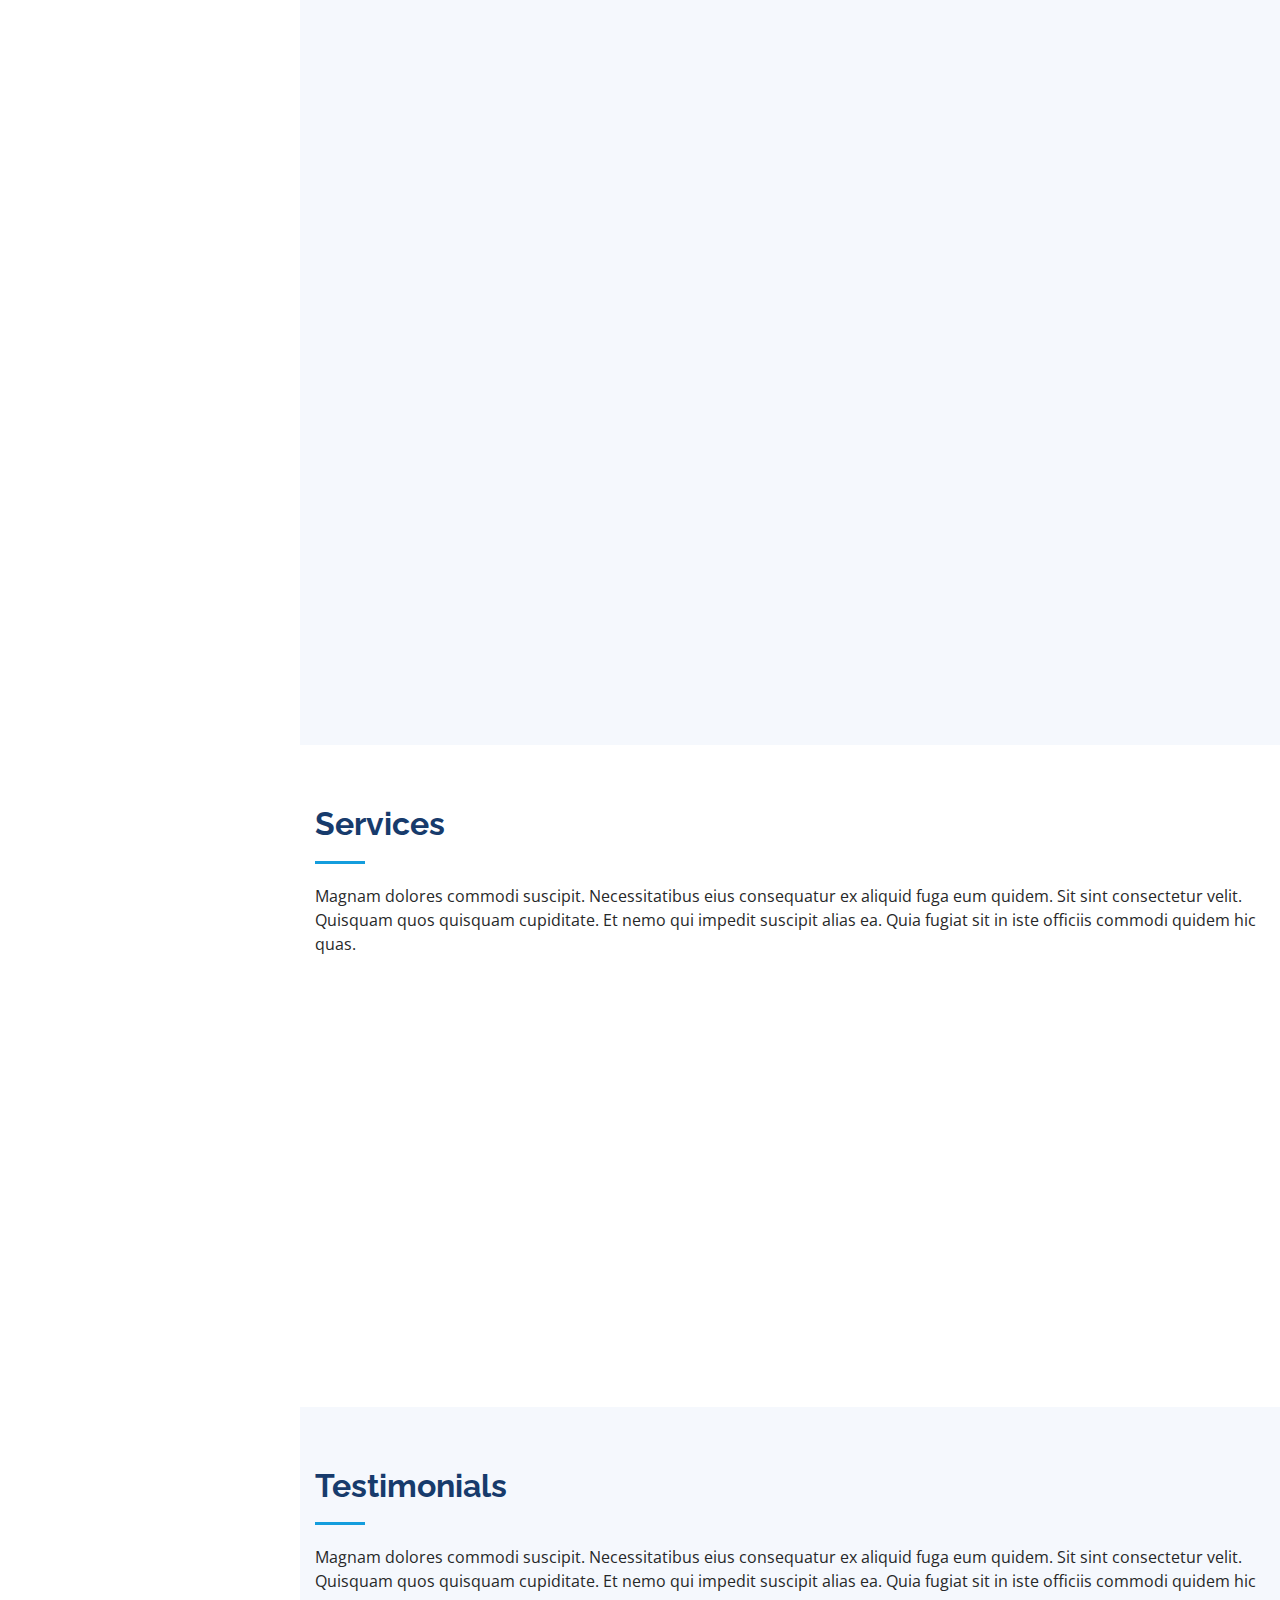
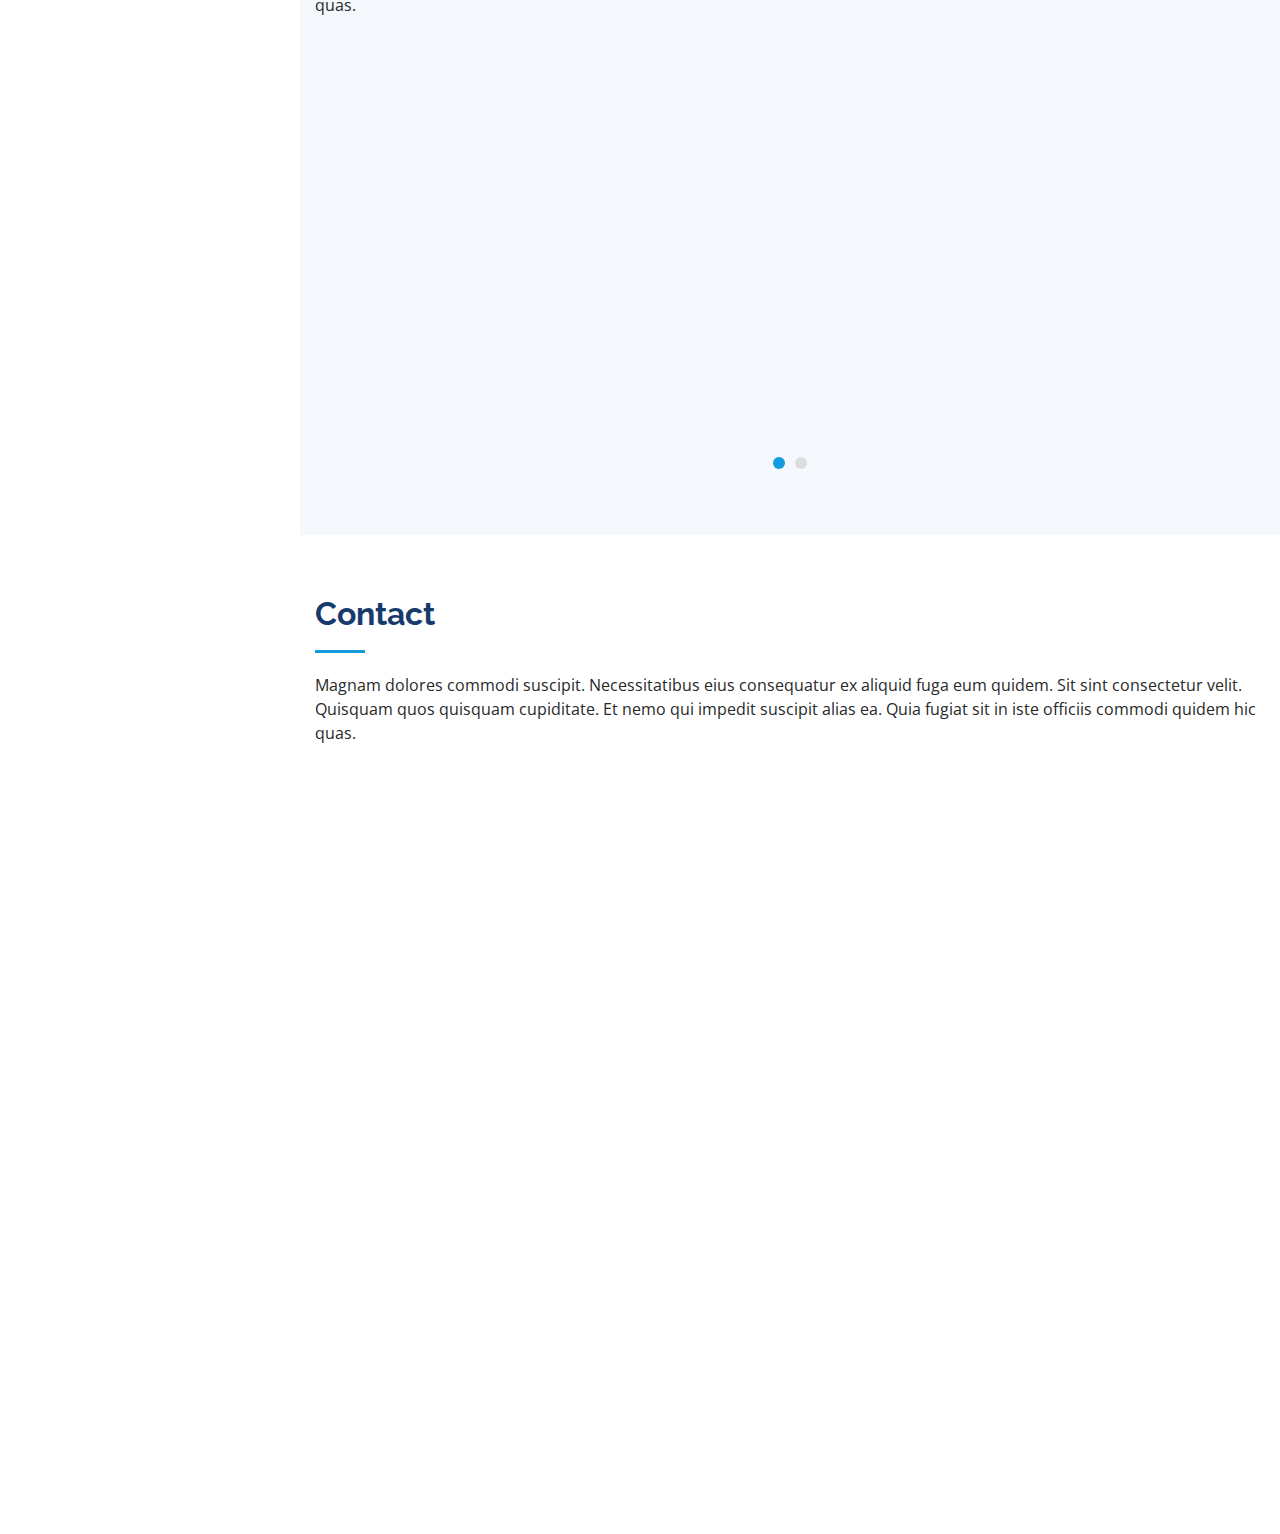
==== commit 37fc7d72: "Commenting out things that arent relevant" ====
--- a/index.html
+++ b/index.html
@@ -127,22 +127,22 @@
     <section id="facts" class="facts">
       <div class="container">
 
-        <div class="section-title">
+        <!-- <div class="section-title">
           <h2>Facts</h2>
           <p>Magnam dolores commodi suscipit. Necessitatibus eius consequatur ex aliquid fuga eum quidem. Sit sint consectetur velit. Quisquam quos quisquam cupiditate. Et nemo qui impedit suscipit alias ea. Quia fugiat sit in iste officiis commodi quidem hic quas.</p>
-        </div>
+        </div> -->
 
         <div class="row no-gutters">
 
-          <div class="col-lg-3 col-md-6 d-md-flex align-items-md-stretch" data-aos="fade-up">
+          <!-- <div class="col-lg-3 col-md-6 d-md-flex align-items-md-stretch" data-aos="fade-up">
             <div class="count-box">
               <i class="icofont-simple-smile"></i>
               <span data-toggle="counter-up">232</span>
               <p><strong>Happy Clients</strong> consequuntur quae</p>
             </div>
-          </div>
-
-          <div class="col-lg-3 col-md-6 d-md-flex align-items-md-stretch" data-aos="fade-up" data-aos-delay="100">
+          </div> -->
+
+          <!-- <div class="col-lg-3 col-md-6 d-md-flex align-items-md-stretch" data-aos="fade-up" data-aos-delay="100">
             <div class="count-box">
               <i class="icofont-document-folder"></i>
               <span data-toggle="counter-up">521</span>
@@ -164,7 +164,7 @@
               <span data-toggle="counter-up">15</span>
               <p><strong>Hard Workers</strong> rerum asperiores dolor</p>
             </div>
-          </div>
+          </div> -->
 
         </div>
 
@@ -172,7 +172,7 @@
     </section><!-- End Facts Section -->
 
     <!-- ======= Skills Section ======= -->
-    <section id="skills" class="skills section-bg">
+    <!-- <section id="skills" class="skills section-bg">
       <div class="container">
 
         <div class="section-title">
@@ -235,7 +235,7 @@
         </div>
 
       </div>
-    </section><!-- End Skills Section -->
+    </section>End Skills Section -->
 
     <!-- ======= Resume Section ======= -->
     <section id="resume" class="resume">
